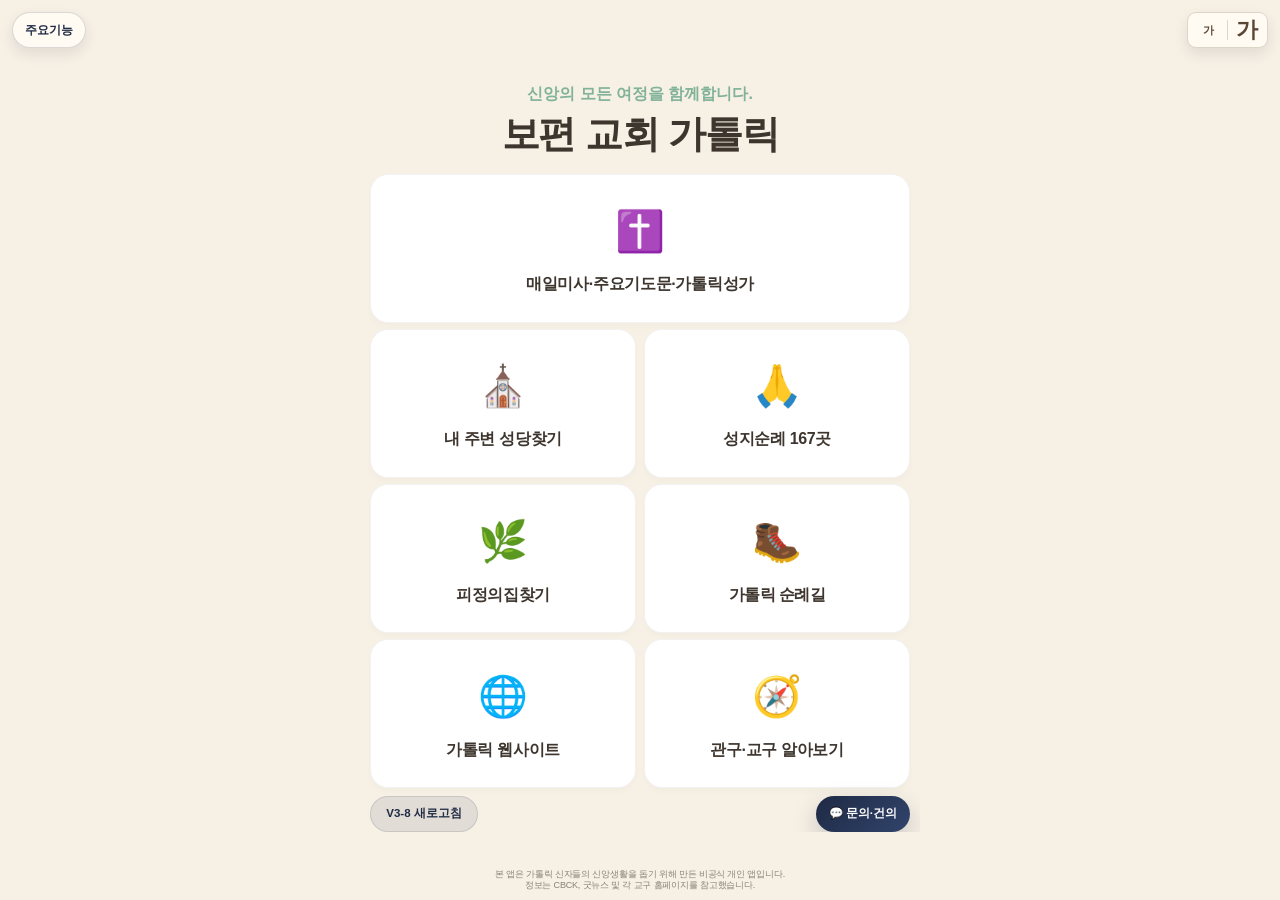
==== index.html @ b708693e "Add files via upload" ====
<!DOCTYPE html>
<html lang="ko" class="oai-font-global" style="background:#0e1535;">
<head>
<style id="oai-first-entry-bg">html,body{margin:0;width:100%;min-height:100%;background:#0e1535;color-scheme:light;}body{background:#0e1535;}</style>
<style id="oai-refresh-veil-early-style">
/* 새로고침 직후 style.css가 아직 도착하지 않은 첫 페인트도 아이보리 보호막으로 덮는다. */
html.oai-stability-veil { background:#f5f0e8 !important; }
html.oai-stability-veil *, html.oai-external-return-freeze * { transition: none !important; animation: none !important; scroll-behavior: auto !important; }
html.oai-stability-veil::before { content:""; position:fixed; inset:0; z-index:2147483000; background:#f5f0e8; pointer-events:none; opacity:1; animation:oaiStabilityVeilIn .12s ease-out both; }
html.oai-stability-veil.oai-stability-veil-releasing::before { animation:oaiStabilityVeilOut .18s ease-in both; }
html.oai-stability-veil::after { content:""; position:fixed; left:50%; top:50%; width:28px; height:28px; margin:-14px 0 0 -14px; border-radius:50%; border:3px solid rgba(31,42,68,.16); border-top-color:#1f2a44; z-index:2147483001; pointer-events:none; animation:oaiStabilitySpin .75s linear infinite; }
@keyframes oaiStabilityVeilIn { from { opacity:0; } to { opacity:1; } }
@keyframes oaiStabilityVeilOut { from { opacity:1; } to { opacity:0; } }
@keyframes oaiStabilitySpin { to { transform:rotate(360deg); } }
</style>

<script>
(function(){
  var ua = navigator.userAgent.toLowerCase();
  var isAndroid = ua.indexOf('android') > -1;
  var isKakao = ua.indexOf('kakaotalk') > -1;
  var isIOS = /iphone|ipad|ipod/.test(ua) || (navigator.platform === 'MacIntel' && navigator.maxTouchPoints > 1);
  if(isIOS){
    document.documentElement.classList.add('ios-device');
  }
  if(isAndroid){
    document.documentElement.classList.add('android-device');
    try{
      if(window.matchMedia && window.matchMedia('(display-mode: standalone)').matches){
        document.documentElement.classList.add('android-pwa');
      }
    }catch(_e){}
  }
  // iPhone/iPad에서만 iOS 전용 화면 보정을 적용한다.
  /* Android 카카오톡에서만 Chrome으로 연결합니다. iPhone/iPad/Safari/PWA에서는 실행하지 않습니다. */
  if(isAndroid && isKakao){
    var url = location.href;
    location.href = 'intent://' + url.replace(/https?:\/\//i,'') + '#Intent;scheme=https;package=com.android.chrome;end';
  }
})();
</script>
<script>
/* V3-8: patches.js가 로드되기 전 첫 커버 Back도 먼저 잡는 최소 조기 가드.
   실패했던 hash/query URL trap은 사용하지 않고, 같은 URL의 root/trap 한 쌍만 만든다. */
(function(){
  'use strict';
  if(window.__OAI_EARLY_COVER_BACK_GUARD__) return;
  window.__OAI_EARLY_COVER_BACK_GUARD__ = true;

  var TOAST_MS = 2500;
  var toastTimer = 0;

  function now(){ return Date.now ? Date.now() : new Date().getTime(); }
  function baseHref(){ try{ return location.href.split('#')[0]; }catch(_e){ return location.href; } }
  function isCoverVisible(){
    try{
      if(document.documentElement.classList.contains('app-active')) return false;
      var cover = document.getElementById('cover');
      if(!cover) return true;
      if(cover.classList.contains('hidden')) return false;
      var st = window.getComputedStyle ? window.getComputedStyle(cover) : null;
      if(st && (st.display === 'none' || st.visibility === 'hidden')) return false;
      return true;
    }catch(_e){ return !document.documentElement.classList.contains('app-active'); }
  }
  function isRefreshDialogOpen(){
    try{ return !!document.getElementById('oai-refresh-content-dialog'); }catch(_e){ return false; }
  }
  function removeToast(){
    try{
      clearTimeout(toastTimer);
      var old = document.getElementById('_bt');
      if(old && old.parentNode) old.parentNode.removeChild(old);
    }catch(_e){}
  }
  function setExitArmed(on){
    try{
      if(on){
        var until = now() + TOAST_MS;
        window.__oaiCoverExitUntil = until;
        sessionStorage.setItem('oai_cover_exit_armed_until', String(until));
      }else{
        window.__oaiCoverExitUntil = 0;
        sessionStorage.removeItem('oai_cover_exit_armed_until');
      }
    }catch(_e){}
  }
  function isExitArmed(){
    try{
      var until = Number(window.__oaiCoverExitUntil || sessionStorage.getItem('oai_cover_exit_armed_until') || 0);
      return !!(until && now() < until);
    }catch(_e){ return false; }
  }
  function showToast(){
    if(isRefreshDialogOpen()) return;
    setExitArmed(true);
    function append(){
      try{
        removeToast();
        if(!document.body) return;
        var t = document.createElement('div');
        t.id = '_bt';
        t.textContent = '한 번 더 누르면 앱이 종료됩니다';
        t.style.cssText = 'position:fixed;top:50%;left:50%;bottom:auto;transform:translate(-50%,-50%);background:rgba(14,21,53,.94);color:#fff;padding:12px 24px;border-radius:24px;font-size:14px;font-weight:800;z-index:2147483600;white-space:nowrap;pointer-events:none;box-shadow:0 14px 36px rgba(0,0,0,.32);';
        document.body.appendChild(t);
        toastTimer = setTimeout(function(){ removeToast(); setExitArmed(false); }, TOAST_MS);
      }catch(_e){}
    }
    if(document.body) append();
    else document.addEventListener('DOMContentLoaded', append, {once:true});
  }
  function attemptExit(){
    try{ window._appExiting = true; }catch(_e){}
    removeToast();
    setExitArmed(false);
    try{ if(navigator.app && typeof navigator.app.exitApp === 'function'){ navigator.app.exitApp(); return; } }catch(_e){}
    try{ window.open('', '_self'); window.close(); }catch(_e){}
    try{ document.documentElement.classList.add('app-exiting'); }catch(_e){}
    /* 일반 브라우저에서는 window.close가 막힐 수 있어 한 번 더 실제 뒤로가기를 시도한다. */
    setTimeout(function(){ try{ history.back(); }catch(_e){} }, 30);
  }
  function armEarlyCoverBackGuard(reason, force){
    try{
      if(!force && !isCoverVisible()) return;
      var href = baseHref();
      var st = history.state;
      // force 호출이어도 이미 커버 trap 상태라면 다시 root/trap을 쌓지 않는다.
      // 중복 trap이 쌓이면 종료 안내 뒤에도 Back을 여러 번 더 눌러야 한다.
      if(st && st._p === 1 && st.oai_cover_trap){
        window.__OAI_EARLY_COVER_BACK_TRAP_READY__ = true;
        return;
      }
      history.replaceState({_p:0, oai_cover_root:reason || 'early-cover-root'}, '', href);
      history.pushState({_p:1, oai_cover_trap:reason || 'early-cover-trap'}, '', href);
      window.__OAI_EARLY_COVER_BACK_TRAP_READY__ = true;
    }catch(e){ try{ console.warn('[가톨릭길동무]', e); }catch(_e){} }
  }
  window.__oaiArmEarlyCoverBackGuard = armEarlyCoverBackGuard;

  window.addEventListener('popstate', function(){
    try{
      if(window.__OAI_FULL_BACK_CTRL_ACTIVE__) return;
      if(window._appExiting) return;
      if(!isCoverVisible()) return;
      if(isRefreshDialogOpen()) return;
      if(isExitArmed()){ attemptExit(); return; }
      showToast();
      armEarlyCoverBackGuard('early-cover-toast', true);
    }catch(e){ try{ console.warn('[가톨릭길동무]', e); }catch(_e){} }
  }, false);

  armEarlyCoverBackGuard('early-init', true);
  document.addEventListener('DOMContentLoaded', function(){ armEarlyCoverBackGuard('early-dom-ready', false); }, {once:true});
  window.addEventListener('pageshow', function(){ if(!window.__OAI_FULL_BACK_CTRL_ACTIVE__) armEarlyCoverBackGuard('early-pageshow', false); }, true);
})();
</script>
<script>
/* 짧은/긴 새로고침 직후 첫 페인트를 아이보리 보호막으로 덮어 화면 흔들림을 숨긴다.
   긴 새로고침은 캐시를 비운 뒤 네트워크 로딩 시간이 길 수 있으므로,
   감지 기한(deadline)은 길게 잡되 실제 표시 시간은 hold_ms 기준으로 1초만 유지한다. */
(function(){
  try{
    var now = Date.now ? Date.now() : new Date().getTime();
    var until = parseInt(sessionStorage.getItem('oai_refresh_veil_until') || '0', 10) || 0;
    var holdMs = parseInt(sessionStorage.getItem('oai_refresh_veil_hold_ms') || '0', 10) || 0;
    var reason = sessionStorage.getItem('oai_refresh_veil_reason') || 'refresh-return';
    if(until > now){
      var showFor = Math.max(260, holdMs || Math.min(1200, Math.max(260, until - now)));
      document.documentElement.classList.add('oai-stability-veil');
      document.documentElement.setAttribute('data-oai-stability-reason', reason || 'refresh-return');
      document.documentElement.setAttribute('data-oai-refresh-early-veil', '1');
      try{ sessionStorage.setItem('oai_refresh_veil_visible_until', String(now + showFor)); }catch(_e){}
      // 정상 해제는 app.js의 oaiApplyPendingRefreshVeil 한 곳에서만 한다.
      // early script는 첫 페인트를 덮는 역할만 하고, app.js가 붙기 전에만 긴 안전 해제를 둔다.
      setTimeout(function(){
        try{
          if(document.documentElement.getAttribute('data-oai-refresh-early-veil') !== '1') return;
          document.documentElement.classList.add('oai-stability-veil-releasing');
          setTimeout(function(){
            try{
              document.documentElement.classList.remove('oai-stability-veil','oai-stability-veil-releasing');
              document.documentElement.removeAttribute('data-oai-stability-reason');
              document.documentElement.removeAttribute('data-oai-refresh-early-veil');
              sessionStorage.removeItem('oai_refresh_veil_until');
              sessionStorage.removeItem('oai_refresh_veil_hold_ms');
              sessionStorage.removeItem('oai_refresh_veil_reason');
              sessionStorage.removeItem('oai_refresh_veil_visible_until');
            }catch(_e){}
          }, 180);
        }catch(_e){}
      }, Math.max(9000, showFor + 7800));
    }else if(until){
      sessionStorage.removeItem('oai_refresh_veil_until');
      sessionStorage.removeItem('oai_refresh_veil_hold_ms');
      sessionStorage.removeItem('oai_refresh_veil_reason');
              sessionStorage.removeItem('oai_refresh_veil_visible_until');
    }
  }catch(e){}
})();
</script>
<script>
/* 커버 글자 크기 변수 조기 적용: 새로고침 직후 patches.js가 로드되기 전까지
   --app-font-scale 기본값(1)으로 먼저 그려졌다가 저장값으로 바뀌며
   커버 이모티콘/텍스트만 좌우로 흔들리는 현상을 줄인다. */
(function(){
  try{
    var FONT_KEY = 'prayer_font_size';
    var BASE = 16;
    var FONT_SIZES = [13,14,15,16,17,18,19,20,21,22,24,26,28,30];
    var raw = parseInt(localStorage.getItem(FONT_KEY) || BASE, 10);
    if(FONT_SIZES.indexOf(raw) < 0) raw = BASE;
    var scale = raw / BASE;
    var root = document.documentElement;
    root.classList.add('oai-font-global');
    root.style.setProperty('--app-font-scale', String(scale));
  }catch(e){}
})();
</script>
<script>
/* 커버 실제 화면 높이 고정: 모바일/PWA 첫 실행·새로고침 때 첫 화면과 로딩 후 화면의 기준 높이가 달라지는 현상을 줄인다. */
(function(){
  try{ if('scrollRestoration' in history) history.scrollRestoration = 'manual'; }catch(e){}
  var KEY = 'oai_cover_vh_px_v48';
  var WIDTH_KEY = 'oai_cover_width_px_v48';
  var root = document.documentElement;
  root.classList.add('oai-cover-booting');
  function now(){ return Date.now ? Date.now() : new Date().getTime(); }
  function readStored(){
    try{
      var v = parseFloat(localStorage.getItem(KEY) || '');
      var w = parseFloat(localStorage.getItem(WIDTH_KEY) || '');
      return {vh:(v > 3 && v < 20) ? v : 0, width:(w > 240 && w < 1600) ? w : 0};
    }catch(e){ return {vh:0,width:0}; }
  }
  function measure(){
    var docH = 0, innerH = 0, vvH = 0;
    try{ docH = parseFloat(document.documentElement && document.documentElement.clientHeight || 0); }catch(e){}
    try{ innerH = parseFloat(window.innerHeight || 0); }catch(e){}
    try{ vvH = parseFloat(window.visualViewport && window.visualViewport.height || 0); }catch(e){}
    var values = [];
    function add(v){
      v = parseFloat(v || 0);
      if(v > 300 && v < 2000) values.push(v);
    }
    add(docH); add(innerH); add(vvH);
    if(!values.length) return 0;
    // V3-8: iOS/Android에서 저장된 작은 viewport 또는 visualViewport 값 때문에
    // 커버 하단이 위로 뜨는 현상을 줄인다. 키보드가 열린 것으로 보이는 경우만
    // visualViewport 축소값을 제외하고, 일반 커버 화면은 가장 넓은 높이 기준을 쓴다.
    var keyboardLikely = !!(vvH && innerH && vvH / innerH < 0.78);
    var h = keyboardLikely ? Math.max(docH || 0, innerH || 0) : Math.max.apply(Math, values);
    if(!(h > 300 && h < 2000)) h = Math.max.apply(Math, values);
    return h ? (h * 0.01) : 0;
  }
  function measureWidth(){
    try{ return window.innerWidth || document.documentElement.clientWidth || 0; }catch(e){ return 0; }
  }
  function save(v, width){
    try{
      if(v > 3 && v < 20) localStorage.setItem(KEY, String(v));
      if(width > 240 && width < 1600) localStorage.setItem(WIDTH_KEY, String(width));
    }catch(e){}
  }
  function apply(v, shouldSave, width){
    if(!(v > 3 && v < 20)) return;
    root.style.setProperty('--cover-vh', v + 'px');
    if(shouldSave) save(v, width || measureWidth());
  }
  var measured = measure();
  var currentWidth = measureWidth();
  var stored = readStored();
  var softRefreshRecent = false;
  try{
    var sr = parseInt(sessionStorage.getItem('oai_soft_refresh_requested') || '0', 10) || 0;
    softRefreshRecent = !!sr && (now() - sr < 120000);
  }catch(e){}
  var widthMatches = !!(stored.width && currentWidth && Math.abs(stored.width - currentWidth) < 24);
  var storedDiffersFromNow = !!(measured && stored.vh && Math.abs(measured - stored.vh) > 0.55);
  // 새로고침뿐 아니라 같은 화면 폭의 일반 재진입에서도 직전 커버 높이를 먼저 쓰되,
  // 저장된 값이 현재 실제 높이와 크게 다르면 그 값 때문에 하단이 위로 뜰 수 있으므로 즉시 갱신한다.
  var useStored = !!(stored.vh && (softRefreshRecent || widthMatches) && !storedDiffersFromNow);
  var firstVh = useStored ? stored.vh : (measured || stored.vh || 8);
  apply(firstVh, !useStored, currentWidth);
  var baseCoverWidth = currentWidth;

  function isCoverVisible(){
    try{
      var c = document.getElementById('cover');
      return !!c && !document.documentElement.classList.contains('app-active') && c.style.display !== 'none';
    }catch(e){ return false; }
  }
  var settleTimer = 0;
  function releaseBooting(){
    try{ root.classList.remove('oai-cover-booting'); }catch(e){}
  }
  function afterStableFirstPaint(fn){
    if(window.requestAnimationFrame){
      requestAnimationFrame(fn);
    }else{ fn(); }
  }
  function settleCoverSize(reason){
    if(!isCoverVisible()) return;
    var r = String(reason || '');
    var width = measureWidth();
    var widthChanged = !!(baseCoverWidth && width && Math.abs(width - baseCoverWidth) >= 24);
    var orientationChanged = r.indexOf('orientation') >= 0;
    // 주소창/브라우저 UI가 접히며 생기는 세로 viewport resize는 커버를 흔들리게 하므로 무시한다.
    if(!widthChanged && !orientationChanged) return;
    var next = measure();
    if(!next) return;
    var cur = parseFloat(getComputedStyle(root).getPropertyValue('--cover-vh')) || 0;
    if(cur && Math.abs(next - cur) < 0.35) return;
    apply(next, true, width);
    if(width) baseCoverWidth = width;
    try{
      root.classList.add('oai-cover-resizing');
      clearTimeout(settleTimer);
      settleTimer = setTimeout(function(){ root.classList.remove('oai-cover-resizing'); }, 180);
    }catch(e){}
  }
  function scheduleSettle(reason){
    clearTimeout(settleTimer);
    settleTimer = setTimeout(function(){ settleCoverSize(reason); }, 120);
    setTimeout(function(){ settleCoverSize(reason + '-late'); }, 360);
  }
  window.addEventListener('orientationchange', function(){ scheduleSettle('orientation'); }, {passive:true});
  window.addEventListener('resize', function(){ scheduleSettle('resize'); }, {passive:true});
  if(window.visualViewport){
    window.visualViewport.addEventListener('resize', function(){ scheduleSettle('visualViewport'); }, {passive:true});
  }
  if(document.readyState === 'loading') document.addEventListener('DOMContentLoaded', function(){ afterStableFirstPaint(releaseBooting); }, {once:true});
  else afterStableFirstPaint(releaseBooting);
  window.addEventListener('load', function(){ afterStableFirstPaint(releaseBooting); }, {once:true});
  window.oaiSettleCoverSize = settleCoverSize;
})();
</script>
<script>
/* V3-8: iPhone/PWA 전체 화면 높이 안정화.
   iOS에서 visualViewport가 일시적으로 작아진 값을 오래 붙잡아
   기도문·목록·관구교구 지도 하단에 큰 빈 공간이 생기는 현상을 줄인다.
   상태바 색상과 Android 레이아웃은 건드리지 않는다. */
(function(){
  var root = document.documentElement;
  if(!root || !root.classList || !root.classList.contains('ios-device')) return;

  var KEY = 'oai_ios_app_h_px_v3s';
  var WIDTH_KEY = 'oai_ios_app_w_px_v3s';
  var lastApplied = 0;
  var lastWidth = 0;
  var settleTimer = 0;

  function isStandalone(){
    try{ if(window.navigator && window.navigator.standalone === true) return true; }catch(_e){}
    try{ return !!(window.matchMedia && window.matchMedia('(display-mode: standalone)').matches); }catch(_e){ return false; }
  }
  function width(){
    try{ return Math.round(window.innerWidth || document.documentElement.clientWidth || 0); }catch(_e){ return 0; }
  }
  function validHeight(v){
    v = Math.round(parseFloat(v || 0));
    return (v > 320 && v < 2400) ? v : 0;
  }
  function measureHeight(){
    var vals = [];
    function add(v){ v = validHeight(v); if(v) vals.push(v); }
    try{ add(document.documentElement && document.documentElement.clientHeight); }catch(_e){}
    try{ add(window.innerHeight); }catch(_e){}
    try{ add(window.visualViewport && window.visualViewport.height); }catch(_e){}
    // 설치형 iPhone PWA에서는 screen.height가 실제 사용 가능한 전체 높이에 가장 가까운 경우가 많다.
    // Safari/카카오 브라우저에서는 과도하게 커질 수 있으므로 standalone일 때만 보조값으로 쓴다.
    if(isStandalone()){
      try{ add(window.screen && window.screen.height); }catch(_e){}
      try{ add(window.screen && window.screen.availHeight); }catch(_e){}
    }
    if(!vals.length) return 0;
    return Math.max.apply(Math, vals);
  }
  function readStored(curW){
    try{
      var h = validHeight(localStorage.getItem(KEY) || '');
      var w = Math.round(parseFloat(localStorage.getItem(WIDTH_KEY) || '0')) || 0;
      if(!h || !w || !curW || Math.abs(w - curW) >= 24) return 0;
      return h;
    }catch(_e){ return 0; }
  }
  function save(h, w){
    try{
      if(validHeight(h)) localStorage.setItem(KEY, String(Math.round(h)));
      if(w > 240 && w < 1600) localStorage.setItem(WIDTH_KEY, String(Math.round(w)));
    }catch(_e){}
  }
  function applyHeight(h, w, reason){
    h = validHeight(h);
    if(!h) return;
    lastApplied = h;
    lastWidth = w || width();
    root.style.setProperty('--oai-app-h', h + 'px');
    root.style.setProperty('--cover-vh', (h * 0.01) + 'px');
    save(h, lastWidth);
  }
  function settle(reason){
    var w = width();
    var measured = measureHeight();
    var stored = readStored(w);
    var widthChanged = !!(lastWidth && w && Math.abs(lastWidth - w) >= 24);
    var next = measured;

    if(widthChanged){
      next = measured || stored || lastApplied;
    }else{
      // iOS의 일시적인 세로 축소값은 무시하고, 같은 폭에서는 더 큰 안정값을 유지한다.
      next = Math.max(measured || 0, stored || 0, lastApplied || 0);
    }
    if(!next) return;
    if(!widthChanged && lastApplied && Math.abs(next - lastApplied) < 2) return;
    applyHeight(next, w, reason);
  }
  function schedule(reason){
    clearTimeout(settleTimer);
    settleTimer = setTimeout(function(){ settle(reason); }, 60);
    setTimeout(function(){ settle(reason + '-late'); }, 280);
    setTimeout(function(){ settle(reason + '-final'); }, 720);
  }

  applyHeight(Math.max(measureHeight() || 0, readStored(width()) || 0), width(), 'boot');
  window.addEventListener('pageshow', function(){ schedule('pageshow'); }, {passive:true});
  window.addEventListener('focus', function(){ schedule('focus'); }, {passive:true});
  window.addEventListener('resize', function(){ schedule('resize'); }, {passive:true});
  window.addEventListener('orientationchange', function(){ lastWidth = 0; schedule('orientation'); }, {passive:true});
  document.addEventListener('visibilitychange', function(){ if(!document.hidden) schedule('visible'); }, {passive:true});
  if(window.visualViewport){
    window.visualViewport.addEventListener('resize', function(){ schedule('visualViewport'); }, {passive:true});
  }
  window.oaiSettleIosAppHeight = settle;
})();
</script>
<script>
/* 외부 사이트 복귀 직후 첫 페인트 안정막.
   app.js가 붙기 전 화면 높이/헤더 재계산이 보이지 않게 먼저 덮고,
   실제 해제는 app.js의 공통 외부복귀 안정화 함수가 담당한다. */
(function(){
  function now(){ return Date.now ? Date.now() : new Date().getTime(); }
  function hasPendingExternalReturn(){
    try{
      var ts=parseInt(sessionStorage.getItem('oai_external_nav_started_at')||'0',10)||0;
      var pending=sessionStorage.getItem('oai_external_nav_pending')==='1' || sessionStorage.getItem('oai_external_nav_pagehide')==='1';
      return (!!ts && (now()-ts) < 10*60*1000) || pending;
    }catch(e){ return false; }
  }
  function hold(){
    try{
      document.documentElement.classList.add('oai-external-return-freeze','oai-stability-veil');
      document.documentElement.classList.remove('oai-stability-veil-releasing');
      document.documentElement.setAttribute('data-oai-stability-reason','external-return-early');
      document.documentElement.setAttribute('data-oai-external-return-early','1');
    }catch(e){}
    setTimeout(function(){
      try{
        if(document.documentElement.getAttribute('data-oai-external-return-early')==='1'){
          document.documentElement.classList.remove('oai-external-return-freeze','oai-stability-veil','oai-stability-veil-releasing');
          document.documentElement.removeAttribute('data-oai-stability-reason');
          document.documentElement.removeAttribute('data-oai-external-return-early');
        }
      }catch(e){}
    }, 4800);
  }
  if(hasPendingExternalReturn()) hold();
  window.addEventListener('pageshow', function(){ if(hasPendingExternalReturn()) hold(); }, true);
})();
</script>
<!-- ★ 아래 ?v= 값들은 sw.js BUILD_VERSION과 맞춰주세요.
       (sw.js CACHE_VERSION이 바뀌면 SW가 자동 갱신하지만,
        첫 방문 브라우저 캐시 버스팅을 위해 함께 바꾸는 것이 좋습니다.) -->
<script>
/* 공개 코드에는 Kakao JavaScript 키와 REST 프록시 주소만 둡니다.
   - Kakao JavaScript 키는 Kakao Developers에서 웹 도메인 제한을 반드시 적용하세요.
   - REST API 키는 Cloudflare Worker 또는 서버 환경변수에만 보관하세요.
   - KAKAO_REST_PROXY_URL에는 Worker의 공개 프록시 주소를 넣으세요.
*/
window.APP_CONFIG = {
  KAKAO_JS_KEY: '07f7989e29fdfb425fff924f36fb3ec0',
  KAKAO_REST_PROXY_URL: 'https://kakao-rest-proxy.bong0219.workers.dev'
};
</script>

<meta charset="UTF-8">
<meta http-equiv="Cache-Control" content="no-cache, max-age=0, must-revalidate">
<meta http-equiv="Pragma" content="no-cache">
<meta http-equiv="Expires" content="0">
<meta name="viewport" content="width=device-width,initial-scale=1,maximum-scale=1,user-scalable=no">
<meta name="apple-mobile-web-app-capable" content="yes">
<meta name="apple-mobile-web-app-status-bar-style" content="black-translucent">
<meta name="apple-mobile-web-app-title" content="가톨릭길동무">
<meta name="application-name" content="가톨릭길동무">
<meta name="mobile-web-app-capable" content="yes">
<meta name="theme-color" content="#0e1535">
<link rel="manifest" href="manifest.json?v=V3-8">
<link rel="apple-touch-icon" href="icon-192x192.png?v=V3-8">
<meta name="format-detection" content="telephone=no">
<meta name="description" content="가톨릭길동무 - 가톨릭 신앙생활 종합 앱">
<meta property="og:type" content="website">
<meta property="og:site_name" content="가톨릭길동무">
<meta property="og:title" content="가톨릭길동무">
<meta property="og:description" content="성지 · 성당 · 기도문 · 순례길 · 가톨릭 웹사이트 안내">
<meta property="og:image" content="icon-512x512.png?v=V3-8">
<meta property="og:image:width" content="512">
<meta property="og:image:height" content="512">
<meta name="twitter:card" content="summary">
<meta name="twitter:title" content="가톨릭길동무">
<meta name="twitter:description" content="성지 · 성당 · 기도문 · 순례길 · 가톨릭 웹사이트 안내">
<meta name="twitter:image" content="icon-512x512.png?v=V3-8">
<title>가톨릭길동무</title>
<link rel="icon" href="data:image/svg+xml,%3Csvg xmlns=%22http://www.w3.org/2000/svg%22 viewBox=%220 0 32 32%22%3E%3Crect width=%2232%22 height=%2232%22 fill=%22%230e1535%22/%3E%3Ctext x=%226%22 y=%2226%22 font-size=%2224%22 fill=%22%23d4aa6a%22%3E%E2%9C%9D%3C/text%3E%3C/svg%3E">
<link rel="preconnect" href="https://fonts.googleapis.com">
<link rel="stylesheet" href="https://cdnjs.cloudflare.com/ajax/libs/font-awesome/6.4.0/css/all.min.css">
<link href="https://fonts.googleapis.com/css2?family=Noto+Sans+KR:wght@400;500;600;700&display=swap" rel="stylesheet">

<style id="oai-initial-bg">html,body{margin:0;width:100%;height:100%;min-height:100%;background:#0e1535;overflow:hidden;color-scheme:light;}#cover{background:#0e1535;min-height:100%;}#app{background:#f8f6f2;display:none;}</style>
<link rel="stylesheet" href="style.css?v=V3-8">
</head>
<body>
<div id="missa-view" role="dialog" aria-modal="true" aria-label="매일미사">
  <div id="missa-bar">
    <button id="missa-close" aria-label="매일미사 닫기"><i class="fa-solid fa-arrow-left"></i></button>
    <span id="missa-bar-title">✝ 매일미사</span>
  </div>
</div>
<div id="exit-dlg"><div class="exit-box"><h3>앱을 종료할까요?</h3><p>가톨릭길동무를 종료합니다.</p><div class="exit-btns"><button id="exit-cancel-btn" class="exit-cancel">취소</button><button id="exit-ok-btn" class="exit-ok">종료</button></div></div>
</div>
<div id="diocese-view" role="dialog" aria-modal="true" aria-label="관구·교구 지도">
  <div class="module-bar" id="diocese-module-bar">
    <div class="module-bar-main">
      <div class="module-bar-ico">✝</div>
      <div class="module-bar-txt">
        <div class="module-bar-title">관구·교구 지도</div>
        <div class="module-bar-sub">한국천주교 3개관구.16개교구</div>
      </div>
    </div>
    <button id="diocese-close-btn" class="module-close" aria-label="교구 지도 닫기">×</button>
  </div>
  <div id="diocese-loading">
    <div class="missa-spinner"></div>
    <div class="missa-loading-txt">교구 지도를 불러오는 중…</div>
  </div>
  <iframe id="diocese-frame" src="about:blank" style="flex:1;width:100%;border:none;background:#F8F6F2;"></iframe>
</div>
<div id="prayer-view" role="dialog" aria-modal="true" aria-label="기도문">
  <div id="prayer-bar" class="module-bar">
    <button id="prayer-close" class="module-close" aria-label="닫기">×</button>
    <div class="module-bar-main">
      <div class="module-bar-txt">
        <div id="prayer-bar-ttl" class="module-bar-title">주요 기도문</div>
        <div id="prayer-bar-sub" class="module-bar-sub">CATHOLIC PRAYERS</div>
      </div>
    </div>
    <a id="goodnews-prayer-btn" href="https://maria.catholic.or.kr/mobile/prayer/" target="_blank" rel="noopener" aria-label="굿뉴스 기도문 바로가기">굿뉴스 기도문</a>
  </div>
  <div id="prayer-tabs"></div>
  <div id="prayer-search-bar">
    <div id="prayer-search-wrap">
      <i class="fa-solid fa-magnifying-glass" id="prayer-search-ico"></i>
      <input type="text" id="prayer-search-inp" placeholder="기도문 검색" aria-label="기도문 검색" autocomplete="off" autocorrect="off" spellcheck="false">
    </div>
    <div class="pr-font-ctrl">
      <button id="pr-sm-btn-1" class="pr-font-btn pr-sm">가</button>
      <div class="pr-font-divider"></div>
      <button id="pr-lg-btn-1" class="pr-font-btn pr-lg">가</button>
    </div>
  </div>
  <div id="prayer-list-view">
    <ul class="pr-list" id="pr-list-ul"></ul>
  </div>
  <div id="prayer-detail">
    <div id="prayer-detail-hd">
      <button id="pr-back-btn" class="pr-back" aria-label="닫기" style="font-weight:900;color:#1f2a44;">×</button>
      <div id="prayer-detail-ttl">기도문</div>
      <div class="pr-font-ctrl" style="margin-left:auto;">
        <button id="pr-sm-btn-2" class="pr-font-btn pr-sm">가</button>
        <div class="pr-font-divider"></div>
        <button id="pr-lg-btn-2" class="pr-font-btn pr-lg">가</button>
      </div>
      <button id="pr-detail-star" class="pr-star" aria-label="즐겨찾기" style="margin-left:6px;font-size:20px;width:34px;height:34px;display:flex;align-items:center;justify-content:center;"><i class="fa-solid fa-star"></i></button>
    </div>
    <div id="prayer-detail-body">
      <div class="pr-content-card" id="prayer-detail-content"></div>
    </div>
  </div>
</div>
<div id="cover">
<div id="oai-build-marker" aria-label="수정 단계 표시" style="position:absolute;left:8px;bottom:calc(env(safe-area-inset-bottom,0px) + 6px);z-index:120;display:none;align-items:center;justify-content:center;min-width:46px;height:20px;padding:0 8px;border-radius:999px;background:rgba(31,42,68,.72);color:#fff;font-size:10px;font-weight:800;line-height:1;pointer-events:none;opacity:0;visibility:hidden;"></div>
  <div id="cv-pull-modern" aria-hidden="true">
  <div class="cv-pull-ring">
    <svg viewBox="0 0 24 24" class="cv-pull-icon">
      <path d="M20 12a8 8 0 1 1-2.34-5.66" fill="none" stroke="currentColor" stroke-width="2.2" stroke-linecap="round"/>
      <path d="M20 4v6h-6" fill="none" stroke="currentColor" stroke-width="2.2" stroke-linecap="round" stroke-linejoin="round"/>
    </svg>
  </div>
</div>
    <div id="cover-font-controls" class="pr-font-ctrl" aria-label="글자 크기 조절">
      <button type="button" id="cover-sm-btn" class="pr-font-btn pr-sm">가</button>
      <div class="pr-font-divider"></div>
      <button type="button" id="cover-lg-btn" class="pr-font-btn pr-lg">가</button>
    </div>
    <button id="cover-guide-btn" type="button" aria-label="가톨릭길동무 주요 기능 보기">주요기능</button>
    <div id="mass-quick-modal" class="guide-modal mass-quick-modal" role="dialog" aria-modal="true" aria-label="미사 중 빠른 사용" aria-hidden="true">
      <div class="guide-backdrop" data-mass-quick-close="1"></div>
      <div class="guide-panel mass-quick-panel">
        <button class="guide-x" type="button" data-mass-quick-close="1" aria-label="미사 빠른 메뉴 닫기">×</button>
        <div class="guide-badge">미사 중 빠른 사용</div>
        <div class="mass-quick-actions" aria-label="미사·기도·성가 빠른 메뉴">
          <button id="mass-quick-missa" type="button" class="mass-quick-btn mass-quick-primary"><span>✝️</span><strong>매일미사</strong></button>
          <button id="mass-quick-prayer" type="button" class="mass-quick-btn"><span>📖</span><strong>주요기도문</strong></button>
          <button id="mass-quick-hymn" type="button" class="mass-quick-btn"><span>🎼</span><strong>가톨릭성가</strong></button>
        </div>
      </div>
    </div>
    <div id="cover-main-block">
    <div class="cover-header">
        <div class="cover-subtitle">신앙의 모든 여정을 함께합니다.</div>
        <h1 class="cover-title">보편 교회 가톨릭</h1>
    </div>
      <div class="cover-grid">
          <button id="cc-1" class="cover-card cover-card-wide">
              <div class="cover-icon-wrap"><span class="cover-emoji" aria-hidden="true">✝</span></div>
              <span class="cover-name">매일미사·주요기도문·가톨릭성가</span>
          </button>
          <button id="cc-2" class="cover-card">
              <div class="cover-icon-wrap"><span class="cover-emoji" aria-hidden="true">⛪</span></div>
              <span class="cover-name">내 주변 성당찾기</span>
          </button>
          <button id="cc-3" class="cover-card">
              <div class="cover-icon-wrap"><span class="cover-emoji" aria-hidden="true">🙏</span></div>
              <span class="cover-name">성지순례 167곳</span>
          </button>
          <button id="cc-4" class="cover-card">
              <div class="cover-icon-wrap"><span class="cover-emoji" aria-hidden="true">🌿</span></div>
              <span class="cover-name oai-retreat-cover-label">피정의집찾기</span>
          </button>
          <button id="cc-5" class="cover-card">
              <div class="cover-icon-wrap"><span class="cover-emoji" aria-hidden="true">🥾</span></div>
              <span class="cover-name">가톨릭 순례길</span>
          </button>
          <button id="cc-6" class="cover-card">
              <div class="cover-icon-wrap"><span class="cover-emoji" aria-hidden="true">🌐</span></div>
              <span class="cover-name">가톨릭 웹사이트</span>
          </button>
          <button id="cc-7" class="cover-card">
              <div class="cover-icon-wrap"><span class="cover-emoji" aria-hidden="true">🧭</span></div>
              <span class="cover-name">관구·교구 알아보기</span>
          </button>
      </div>
      <div id="ios-kakao-safari-banner" class="ios-safari-banner" aria-hidden="true" hidden>
        <button id="ios-kakao-safari-close" class="ios-safari-banner-x" type="button" aria-label="iPhone 앱 설치 안내 닫기">×</button>
        <div class="ios-safari-banner-text">
          <strong>iPhone 앱 설치 안내</strong>
          <span>카카오톡에서는 Safari로 열어야<br>홈 화면에 추가할 수 있습니다.</span>
        </div>
        <button id="ios-kakao-safari-help" type="button">설치 방법 보기</button>
      </div>
      <!-- 커버 하단 작업줄: 새로고침 + 문의·건의 -->
      <div id="cover-action-row" aria-label="커버 보조 기능">
        <div id="cover-update-box">
          <button id="cover-update-btn" type="button" data-target-version="V3-8" aria-label="짧게 누르면 새로고침, 더 길게 누르면 앱 캐시 초기화">
            <span class="oai-cover-version-main">V3</span><span class="oai-cover-version-sub">-8</span> 새로고침
          </button>
          <div id="cover-update-hint" aria-live="polite">아래 버전과 다릅니다. 눌러서 최신 파일을 다시 받아 주세요.</div>
        </div>
        <button id="qna-cover-btn" type="button" aria-label="문의·건의">
          💬 문의·건의
        </button>
      </div>
    </div>

<!-- 커버 하단 안내문구 — 제일 아래 -->
<div id="cover-bottom-note" aria-label="앱 안내문구">
  본 앱은 가톨릭 신자들의 신앙생활을 돕기 위해 만든 비공식 개인 앱입니다.<br>
  정보는 CBCK, 굿뉴스 및 각 교구 홈페이지를 참고했습니다.<br>
</div>

<!-- iPhone 카카오톡 Safari 설치 안내 팝업 -->
<div id="ios-safari-guide-modal" class="guide-modal" role="dialog" aria-modal="true" aria-labelledby="ios-safari-guide-title" aria-hidden="true">
  <div class="guide-backdrop" data-ios-safari-close="1"></div>
  <div class="guide-panel ios-safari-guide-panel">
    <button class="guide-x" type="button" data-ios-safari-close="1" aria-label="iPhone 앱 설치 안내 닫기">×</button>
    <div class="guide-badge">iPhone 앱 설치 안내</div>
    <h2 id="ios-safari-guide-title">iPhone 앱 설치 안내</h2>
    <div class="ios-safari-scroll" aria-label="iPhone 앱 설치 단계 안내">
      <p class="guide-lead">실제 iPhone 화면 순서대로 따라 해 주세요.</p>
      <div class="ios-safari-steps">
        <div class="ios-safari-step">
          <b>1</b>
          <span>카카오톡 하단 버튼 4개 중 <strong>오른쪽 끝 버튼</strong>을 누르세요.</span>
          <img data-src="ios-install-step1-kakao-bottom-buttons.png?v=V3-8" alt="카카오톡 오른쪽 아래 버튼 모양" width="945" height="248" loading="lazy" decoding="async">
        </div>
        <div class="ios-safari-step">
          <b>2</b>
          <span>공유 화면에서 <strong>Safari로 열기</strong>를 누르세요.</span>
          <img data-src="ios-install-step2-safari-open.png?v=V3-8" alt="Safari로 열기 버튼" width="880" height="755" loading="lazy" decoding="async" fetchpriority="low">
        </div>
        <div class="ios-safari-step">
          <b>3</b>
          <span>Safari로 열린 뒤, 화면 <strong>오른쪽 아래 ··· 버튼</strong>을 누르세요.</span>
          <div class="ios-safari-shot ios-safari-shot-more">
            <img data-src="KakaoTalk_20260514_134255658_04.jpg?v=V3-8" alt="Safari 오른쪽 아래 더보기 버튼" width="960" height="307" loading="lazy" decoding="async">
            <i class="ios-gold-highlight" aria-hidden="true"></i>
          </div>
        </div>
        <div class="ios-safari-step">
          <b>4</b>
          <span>열린 메뉴에서 <strong>공유</strong>를 누르세요.</span>
          <img data-src="ios-install-step3-share-menu.png?v=V3-8" alt="Safari 공유 버튼" width="750" height="580" loading="lazy" decoding="async" fetchpriority="low">
        </div>
        <div class="ios-safari-step">
          <b>5</b>
          <span>목록을 아래로 내려 <strong>홈 화면에 추가</strong>를 누르세요.</span>
          <img data-src="ios-install-step4-home-screen.png?v=V3-8" alt="홈 화면에 추가 버튼" width="865" height="750" loading="lazy" decoding="async" fetchpriority="low">
        </div>
      </div>
    </div>
    <div class="guide-actions">
      <button type="button" class="guide-primary" data-ios-safari-close="1">확인</button>
    </div>
  </div>
</div>

<!-- 주요 기능 안내 팝업 (커버 전용, 별도 파일 없음) -->
<div id="guide-manual-modal" class="guide-modal" role="dialog" aria-modal="true" aria-labelledby="guide-manual-title" aria-hidden="true">
  <div class="guide-backdrop" data-guide-close="manual"></div>
  <div class="guide-panel guide-manual-panel">
    <button class="guide-x" type="button" data-guide-close="manual" aria-label="주요 기능 닫기">×</button>
    <div class="guide-badge">처음사용하시는 분을 위한 안내</div>
    <h2 id="guide-manual-title">가톨릭길동무 주요 기능</h2>
    <p class="guide-lead">신앙생활에 필요한 기능을 아래 카드에서 차례대로 확인해 보세요.</p>
    <div class="guide-card-list">
      <section class="guide-card guide-card-main">
        <div class="guide-card-head">
          <div class="guide-icon">⛪</div>
          <h3>성당 찾기</h3>
        </div>
        <dl class="guide-mini-list">
          <dt>내 주변 성당</dt><dd>현재 위치 주변 성당 10곳을 지도와 목록으로 확인합니다.</dd>
          <dt>지역·이름 검색</dt><dd>동네 이름이나 성당 이름으로 원하는 성당을 찾을 수 있습니다.</dd>
          <dt>교구별 보기</dt><dd>교구를 선택해 해당 교구의 성당을 확인할 수 있습니다.</dd>
          <dt>성당 정보</dt><dd>주소, 전화번호, 홈페이지, 길찾기를 정보카드에서 확인합니다.</dd>
        </dl>
      </section>
      <section class="guide-card">
        <div class="guide-card-head"><div class="guide-icon">📍</div><h3>성지 · 피정의 집</h3></div>
        <p>가까운 성지와 피정의 집을 지도에서 찾을 수 있습니다. 마커나 목록을 누르면 정보카드가 열리고, 홈페이지 이동과 길찾기를 사용할 수 있습니다.</p>
      </section>
      <section class="guide-card">
        <div class="guide-card-head"><div class="guide-icon">🙏</div><h3>주요 기도문</h3></div>
        <p>자주 바치는 기도문을 읽고 즐겨찾기에 저장할 수 있습니다. 오른쪽 위 ‘가’ 버튼으로 글자 크기를 조절해 편하게 읽을 수 있습니다.</p>
      </section>
      <section class="guide-card">
        <div class="guide-card-head"><div class="guide-icon">🚶</div><h3>순례길</h3></div>
        <p>여러 순례길 정보를 확인하고 관련 외부 사이트로 이동할 수 있습니다. 외부 사이트를 다녀와도 앱 화면으로 자연스럽게 돌아올 수 있습니다.</p>
      </section>
      <section class="guide-card">
        <div class="guide-card-head"><div class="guide-icon">🌐</div><h3>가톨릭 웹사이트</h3></div>
        <p>주요 가톨릭 사이트와 교구 홈페이지를 모아 볼 수 있습니다. 자주 찾는 사이트는 즐겨찾기에 저장해 빠르게 다시 열 수 있습니다.</p>
      </section>
      <section class="guide-card">
        <div class="guide-card-head"><div class="guide-icon">🗺️</div><h3>관구 · 교구</h3></div>
        <p>한국 천주교 관구와 교구를 지도에서 확인할 수 있습니다. 지도를 한 손가락으로 움직이고, 교구를 누르면 자세한 정보를 볼 수 있습니다.</p>
      </section>
      <section class="guide-card">
        <div class="guide-card-head"><div class="guide-icon">🔄</div><h3>새로고침</h3></div>
        <p>앱 화면이 이상하거나 업데이트가 반영되지 않을 때 사용합니다. 앱 파일만 새로 받아오며, 기도문 즐겨찾기·웹사이트 즐겨찾기·글자 크기 설정은 삭제되지 않습니다.</p>
      </section>
    </div>
    <button id="guide-ok-btn" type="button" class="guide-primary guide-ok">확인</button>
  </div>
</div>

<!-- PWA 설치 버튼 (커버 전용) -->
<button id="pwa-install-btn" aria-label="앱 설치하기">
  📲 홈 화면에 앱 설치하기
</button>
</div>
<script src="app.js?v=V3-8"></script>
<div id="oai-category-entry-veil" aria-hidden="true"></div>
<div id="app"><div id="tabbar"><button id="tab-btn-nearby" class="tab-btn" data-tab="nearby"><span class="tab-icon">📍</span><span id="tab-nearby-lbl">내주변</span></button><button id="tab-btn-list" class="tab-btn" data-tab="list"><span class="tab-icon">📋</span><span id="tab-list-lbl">목록</span></button><button id="tab-btn-region" class="tab-btn" data-tab="region"><span class="tab-icon">🔍</span>지역검색
    </button><button id="tab-btn-route" class="tab-btn" data-tab="route"><span class="tab-icon">🧭</span>길찾기
    </button></div><div id="map-wrap"><div id="map"></div><button id="loc-btn">📍<span style="font-size:12px">내위치</span></button><div id="legend"><div class="leg-row"><div class="leg-dot" style="background:var(--shrine)"></div><span>성지</span></div><div class="leg-row"><div class="leg-dot" style="background:var(--pilgrim)"></div><span>순례지</span></div><div class="leg-row"><div class="leg-dot" style="background:var(--martyr)"></div><span>순교사적지</span></div></div><div id="route-guide"></div><button id="map-category-close-btn" class="map-category-close" type="button" aria-label="카테고리 닫고 커버로 이동">×</button></div><div class="sheet" id="sheet-nearby"><div class="sheet-hd"><div class="sheet-title" id="nearby-sheet-title">내주변</div><button class="sheet-x" id="nearby-close-btn" aria-label="내주변 목록 닫기">×</button></div><div class="sheet-body" id="nearby-body"><div class="empty-msg">📍 위치를 확인하는 중...</div></div></div><div class="sheet" id="sheet-list"><div class="sheet-hd"><div class="sheet-title" id="list-sheet-title">찾기 목록</div><button class="sheet-x" id="list-close-btn" aria-label="찾기 목록 닫기">×</button></div><div class="srch-bar"><div class="srch-inner"><span style="font-size:14px;opacity:.5;margin-right:8px;color:#fff">🔍</span><input type="text" id="list-srch-inp" placeholder="이름, 주소 검색" aria-label="이름, 주소 검색"
          autocomplete="off" autocorrect="off" autocapitalize="off" spellcheck="false" inputmode="search" enterkeyhint="done"><button class="srch-x" id="list-srch-x" aria-label="검색어 지우기">×</button></div></div><div class="filter-bar" id="list-filter-bar"></div><div class="sheet-body" id="list-body"></div></div><div class="sheet" id="sheet-region"><div class="sheet-hd"><div class="sheet-title" id="region-sheet-title">지역검색</div><button class="sheet-x" id="region-close-btn" aria-label="지역검색 닫기">×</button></div><div class="region-wrap"><div class="region-row"><div class="srch-inner" style="flex:1"><span style="font-size:14px;opacity:.4;margin-right:8px;color:#fff">🔍</span><input type="text" id="region-inp" aria-label="지역 검색"
            placeholder="지역명 또는 장소명 입력"
            style="flex:1;background:none;border:none;outline:none;font-size:13px;color:#fff;font-family:inherit"
            autocomplete="off" autocorrect="off" autocapitalize="off" spellcheck="false" inputmode="search" enterkeyhint="done"></div><button id="region-search-btn" class="region-search-btn">검색</button></div></div><div class="sheet-body" id="region-body"><div class="empty-msg">
        🏞 여행지나 숙박 지역을 검색하면<br>근처 성지/성당 목록이 나타납니다
      </div></div></div><div class="sheet" id="sheet-route"><button class="route-sheet-x" id="route-close-btn" type="button" aria-label="길찾기 닫기">×</button><div id="rs-top" style="padding:12px 48px 0 14px;flex-shrink:0;"><div style="display:flex;align-items:stretch;gap:0;"><div style="flex:1;display:flex;flex-direction:column;gap:6px;"><div id="rs-start-box" class="rs-start-box"><div class="rs-dot" style="background:#1565c0;"></div><span class="rs-lbl empty" id="rs-start-lbl">출발지를 선택하세요</span><button id="rs-myloc-btn" class="rs-myloc"
              style="flex-shrink:0;">📍 현위치</button></div><div id="rs-end-box" class="rs-end-box"><div class="rs-dot" style="background:#e53935;"></div><span class="rs-lbl empty" id="rs-end-lbl">도착지를 선택하세요</span><button class="rs-x" id="rs-end-x"
              style="display:none" aria-label="도착지 지우기">×</button></div></div><div style="display:flex;align-items:center;padding-left:10px;"><button id="rs-swap-btn" class="rs-swap-btn" aria-label="출발지·도착지 바꾸기">⇅</button></div></div><button id="rs-search-btn">
        🔍 경로 검색
      </button></div><div id="rs-bottom" style="padding:10px 14px 14px;"><div id="rs-result" style="display:none;"><div class="rs-result"><div class="rs-stats"><div class="rs-stat"><div class="rs-stat-lbl">🛣 도로 거리</div><div class="rs-stat-val"><span id="rs-km">—</span><span class="rs-stat-unit"> km</span></div></div><div class="rs-stat"><div class="rs-stat-lbl">🚗 소요시간</div><div class="rs-stat-val"><span id="rs-time">—</span></div></div></div><div class="rs-note" id="rs-note"></div><div class="route-btns"><button id="rs-kakao-btn" class="btn-kakao-route">🗺 카카오내비</button><button id="rs-reset-btn" class="btn-route-reset">↩ 다시선택</button></div></div></div><div class="rs-hint" id="rs-hint">출발·도착을 탭하거나<br>지도에서 마커를 직접 탭하세요</div></div></div><div id="info-card"><div class="ic-header"><div class="ic-name" id="ic-name"></div><button id="ic-close-btn" class="ic-close-btn" aria-label="닫기">×</button></div><div class="ic-body"><div class="ic-meta"><span class="ic-sub" id="ic-sub"></span><span class="ic-type-badge" id="ic-type"></span></div><div class="ic-addr-row"><div class="ic-addr-left"><div class="ic-addr-lbl">주소</div><div class="ic-addr-val" id="ic-addr"></div></div><div class="ic-dist-col" id="ic-dist-col"><div class="ic-dist-lbl">내위치에서 거리</div><div class="ic-dist-box" id="ic-dist"></div></div></div><div class="ic-btn-row"><a class="ic-tel-btn" id="ic-tel-link" href="#" style="display:none"><span class="ic-tel-icon">📞</span><span class="ic-tel" id="ic-tel"></span></a><button id="ic-route-btn" class="ic-route-btn">경로검색</button></div><div class="ic-links" id="ic-links-row" style="display:none;padding:7px 14px 0;"><a class="ic-link-btn ic-hp-btn" id="ic-hp" href="#" target="_blank" style="display:none">🌐 홈페이지</a><button class="ic-link-btn ic-guide-btn" id="ic-guide" style="display:none">✝ 성지 상세페이지</button></div><div style="padding:7px 14px 0;"><button class="btn-kakao-nav" id="ic-kakao-nav">🗺️ 카카오내비</button></div></div></div><div id="srch-modal" role="dialog" aria-modal="true" aria-label="장소 검색"><div class="sm-inner"><div class="sm-hd"><span class="sm-title" id="sm-title">성지 검색</span><button id="sm-close-btn" class="sm-x" aria-label="검색 닫기">×</button></div><div class="sm-filter" id="sm-filter-bar"></div><div class="sm-srch"><div class="sm-si"><span>🔍</span><input type="text" id="sm-inp" placeholder="이름 또는 장소 입력" aria-label="장소 이름 입력"
            autocomplete="off" autocorrect="off" autocapitalize="off" spellcheck="false" inputmode="search" enterkeyhint="done"></div></div><div style="display:flex;border-bottom:1px solid #eee;flex-shrink:0;background:#f8f9fc;" id="sm-tab-bar"><button class="sm-tab active" id="sm-tab-cat">성지/성당/피정</button><button class="sm-tab" id="sm-tab-place">일반장소</button></div><div class="sm-body" id="sm-body"></div><div class="sm-body" id="sm-body-place" style="display:none;"></div></div></div></div>
<div id="web-view" role="dialog" aria-modal="true" aria-label="가톨릭 웹사이트" class="module-view">
  <div class="module-bar web">
    <div class="module-bar-main">
      <div class="module-bar-ico">✝</div>
      <div class="module-bar-txt">
        <div class="module-bar-title">가톨릭 주요 웹사이트 <span class="module-count" id="web-count">28개</span></div>
        <div class="module-bar-sub">가톨릭 신앙과 정보를 한곳에서 만나보세요</div>
      </div>
    </div>
    <button id="web-close-btn" class="module-close" aria-label="웹사이트 닫기">×</button>
  </div>
  <div class="web-body">
    <div class="web-cats" id="web-cats"></div>
    <div class="web-list" id="web-list"><div class="web-empty" id="web-empty"><div style="font-size:40px">🔍</div><div>해당 항목이 없습니다.</div></div></div>
  </div>
</div>
<div id="trail-view" role="dialog" aria-modal="true" aria-label="가톨릭 순례길" class="module-view">
  <div class="module-bar trail">
    <div class="module-bar-main">
      <div class="module-bar-ico">✝</div>
      <div class="module-bar-txt">
        <div class="module-bar-title">전국 순례길 <span class="module-count" id="trail-count">11개</span></div>
        <div class="module-bar-sub">CATHOLIC PILGRIMAGE</div>
      </div>
    </div>
    <button id="trail-close-btn" class="module-close" aria-label="순례길 닫기">×</button>
  </div>
  <div class="trail-body">
    <div class="trail-tabs">
      <button class="trail-tab on" id="trail-tab-map">지도</button>
      <button class="trail-tab" id="trail-tab-list">목록</button>
    </div>
    <div class="trail-panel on" id="trail-panel-map">
      <div id="trail-map"></div>
      <div class="trail-sheet" id="trail-sheet">
        <div class="trail-sh-handle"></div>
        <button id="trail-sh-close-btn" class="trail-sh-close" aria-label="닫기">✕</button>
        <div class="trail-sh-top">
          <span class="trail-sh-bdg" id="trail-sh-bdg"></span>
          <span class="trail-sh-region" id="trail-sh-region"></span>
        </div>
        <div class="trail-sh-body" id="trail-sh-body">
          <div class="trail-sh-ico" id="trail-sh-ico"></div>
          <div class="trail-sh-info">
            <div class="trail-sh-name" id="trail-sh-name"></div>
            <div class="trail-sh-sub" id="trail-sh-sub"></div>
          </div>
        </div>
        <div class="trail-sh-foot" id="trail-sh-foot">
          <span class="trail-sh-url" id="trail-sh-url"></span>
          <span class="trail-sh-arr">›</span>
        </div>
      </div>
      <button id="trail-loc-btn" class="trail-loc-btn">📍 내 위치</button>
    </div>
    <div class="trail-panel" id="trail-panel-list">
      <div id="trail-list"></div>
    </div>
  </div>
</div>
<script src="web.js?v=V3-8"></script>

<div id="qna-view" role="dialog" aria-modal="true" aria-label="문의·건의" class="module-view"><div class="module-bar qna"><div class="module-bar-main"><div class="module-bar-ico">✝</div><div class="module-bar-txt"><div class="module-bar-title">문의·건의</div><div class="module-bar-sub">질문, 오류, 수정요청을 남겨주세요</div></div></div><button id="qna-close-btn" class="module-close" aria-label="문의·건의 닫기">×</button></div><div class="qna-body"><div class="qna-tabs"><button id="qna-tab-write" class="qna-tab on" type="button">작성</button></div><div class="qna-list" id="qna-list"></div></div></div>

<script src="patches.js?v=V3-8"></script>

<script src="sw-update.js?v=V3-8"></script>









</body>
</html>
---- style.css ----
/* style.css — 가톨릭길동무
   ▸ !important 대폭 제거 (중복/충돌 선언 통합)
   ▸ retreat-mode / parish-mode → :root 변수 재정의 1곳으로 통합
   ▸ ios-device / oai-font-global → 변수 기반 계산식 통합
   ▸ 구조: 1.변수 2.리셋 3.레이아웃 4.컴포넌트 5.모드오버라이드 6.유틸
*/

/* ============================================================
   1. CSS 변수 — :root 기준값
   ============================================================ */
:root {
  /* ── 기본 팔레트 */
  --navy:    #0e1535;
  --navy2:   #1f2a44;
  --navy3:   #243070;
  --gold:    #d4aa6a;
  --gold2:   #b8965a;
  --cream:   #f5f0e8;
  --ink:     #1f2937;
  --border:  #dde3f2;

  /* ── 레이아웃 */
  --tab-h:          74px;
  --mod-header-h:   70px;
  --sb:             0px;
  --st:             env(safe-area-inset-top, 0);
  --header-h:       calc(52px + env(safe-area-inset-top, 0));
  --module-tab-h:   48px;
  --mod-tabbar-h:   52px;
  --tab-btn-h:      40px;

  /* ── OAI 표준 컴포넌트 */
  --oai-std-header-h:  70px;
  --oai-std-tab-h:     36px;
  --oai-std-tabbar-h:  52px;
  --oai-std-btn-h:     36px;
  --oai-std-title-fs:  20px;
  --oai-std-sub-fs:    11px;
  --oai-std-btn-fs:    14px;
  --oai-std-radius:    14px;
  --oai-std-gap:       8px;
  --oai-std-icon-sz:   28px;
  --oai-std-close-sz:  40px;
  --oai-category-enter-ms: 700ms;
  --oai-popup-enter-ms: 500ms;
  --oai-std-hdr-pad:   calc(10px + env(safe-area-inset-top, 0px));

  /* ── 타이포그래피 */
  --fs-header:   22px;
  --fs-tab:      15px;
  --cover-emoji-size: 40px;
  --app-font-scale:      1;
  --ios-inner-font-scale: 1;
  --app-inner-font-scale: calc(var(--app-font-scale) * var(--ios-inner-font-scale));
  --pr-item-fs:  15px;
  --pr-body-fs:  16px;
  --pr-detail-fs: 17px;
  --pr-icon-fs:  17px;
  --pr-icon-sz:  36px;
  --app-fs-title: calc(16px * var(--app-inner-font-scale));
  --app-fs-sub:   calc(12px * var(--app-inner-font-scale));
  --app-fs-body:  calc(16px * var(--app-inner-font-scale));

  /* ── 컴포넌트 색상 */
  --oai-shrine-header:  #1f2a44;
  --oai-parish-header:  #3F4752;
  --oai-retreat-header: #3F6F5A;
  --oai-gold:           #d4aa6a;
  --oai-gold-border:    #c49a57;
  --oai-btn:            #eef1f4;
  --oai-btn-border:     #cfd6dd;
  --oai-btn-text:       #334155;
  --oai-ivory:          #e9deca;
  --oai-ivory-border:   #d6c6a8;
  --oai-pilgrimage-header-solid: #1f2a44;

  /* ── 모드 토큰 (shrine 기본값; 모드 전환 시 아래서 재정의) */
  --mode-header-bg:    linear-gradient(135deg, #1f2a44, #2d3a5f);
  --mode-header-solid: #1f2a44;
  --mode-active-bg:    linear-gradient(135deg, #243a83, #1f2f6b);
  --mode-active-color: #fff;
  --mode-filter-bg:    rgba(255,255,255,.12);
  --mode-filter-color: rgba(255,255,255,.92);
  --mode-filter-border: rgba(255,255,255,.28);
  --mode-filter-active-bg:    #fff4de;
  --mode-filter-active-color: #7a5a23;
  --mode-filter-active-border: #fff4de;
  --mode-tab-active-bg:  linear-gradient(135deg, #243a83, #1f2f6b);
  --mode-tab-active-border: transparent;
  --mode-badge-bg:   #f4ead6;
  --mode-badge-color: #a25f32;
  --mode-dist-color: #b07a3d;
  --mode-name-color: var(--ink);
  --mode-num-bg:     #1f2a44;
  --mode-num-color:  #fff;
  --mode-sm-tab-inactive-bg:  #f0f2f8;
  --mode-sm-tab-inactive-color: #526274;
  --mode-sm-tab-inactive-border: rgba(31,47,107,.22);
  --mode-srch-modal-bg: #1f2a44;

  /* ── 성지 모드 */
  --shrine-main:    #1f2a44;
  --shrine-main-2:  #2d3a5f;
  --shrine-soft:    #f4ead6;
  --shrine-soft-2:  #e8dcc8;

  /* ── 성당 모드 */
  --parish-bg:      #4B5563;
  --parish-active:  #4B5563;
  --parish-accent:  #F1F3F5;
  --church-main:    #4B5563;
  --church-main-2:  #374151;
  --church-soft:    #ECEFF3;
  --church-soft-2:  #F8FAFC;

  /* ── 피정의집 모드 */
  --retreat-bg:      #3F6F5A;
  --retreat-main:    #3F6F5A;
  --retreat-main-2:  #345C4B;
  --retreat-soft:    #DDECE5;
  --retreat-active:  #3F6F5A;
  --retreat-accent:  #DDECE5;
  --retreat-soft-2:  #F6FBF8;
  --dist-retreat:    #3F6F5A;

  /* ── 거리 표시 */
  --addr-color:   #6b7280;
  --dist-parish:  #4B5563;

  /* ── 커버 카드 아이콘 배경 */
  --color-1: #8b2020;
  --color-2: #1f2a44;
  --color-3: #b8965a;
  --color-4: #374151;
  --color-5: #4F846C;
  --color-6: #5c4a37;
  --color-7: #1a3560;
  --color-8: #374151;

  /* ── 커버 테마 */
  --bg-color:   #f7f0e5;
  /* 커버 화면 비율 기준 보호 영역 */
  --cover-top-safe: calc(env(safe-area-inset-top, 0px) + clamp(60px, calc(var(--cover-vh, 1vh) * 9.2), 82px));
  --cover-bottom-safe: calc(env(safe-area-inset-bottom, 0px) + clamp(52px, calc(var(--cover-vh, 1vh) * 7.6), 72px));
  --cover-h:    calc(var(--cover-vh, 1vh) * 100);
  --text-main:  #3e362e;
  --text-sub:   #7a7065;
  --card-bg:    #ffffff;

  /* ── 공통 표면 팔레트 */
  --bg-unified:  #f5f0e8;
  --stone:       #f3eee5;
  --stone-2:     #ebe3d7;
  --paper:       #fffdf9;
  --panel:       #fffaf2;
  --line-soft:   #e7ddcf;

  /* ── 그림자 */
  --shadow-soft: 0 12px 30px rgba(14,21,53,.10);
  --shadow-card: 0 16px 34px rgba(17,24,39,.11);

  /* ── UI 색상 */
  --ui-ink:         #141b2d;
  --ui-ink-soft:    #4d5a75;
  --ui-line:        #e6dfd3;
  --ui-line-strong: #d9cfbf;
  --ui-panel:       #ffffff;
  --ui-bg:          #f7f4ee;
  --ui-surface:     #fbfaf7;
  --ui-card:        #ffffff;
  --ui-text:        #1f2937;
  --ui-sub:         #7b8794;
  --ui-blue:        #3563ff;
  --ui-rose:        #d94f70;
  --ui-teal:        #118a7e;
  --ui-amber:       #f59e0b;
  --pilgrim:        #1565c0;
  --shrine:        #c0392b;
  --martyr:        #1b7a3e;
}

/* ── 성당 모드 변수 재정의 */
html.parish-mode {
  --mode-header-bg:    linear-gradient(135deg, #374151, #4B5563);
  --mode-header-solid: #4B5563;
  --mode-active-bg:    #4B5563;
  --mode-filter-active-bg:    #4B5563;
  --mode-filter-active-color: #ffffff;
  --mode-filter-active-border: #374151;
  --mode-tab-active-bg:  linear-gradient(135deg, #374151, #4B5563);
  --mode-badge-bg:    #ECEFF3;
  --mode-badge-color: #374151;
  --mode-dist-color:  #4B5563;
  --mode-name-color:  #334155;
  --mode-num-bg:      #4B5563;
  --mode-sm-tab-inactive-bg:    #F1F5F9;
  --mode-sm-tab-inactive-color: #4B5563;
  --mode-sm-tab-inactive-border: rgba(75,85,99,.28);
  --mode-srch-modal-bg: #4B5563;
}

/* ── 피정의집 모드 변수 재정의 */
html.retreat-mode {
  --mode-header-bg:    linear-gradient(135deg, #3F6F5A, #4F846C);
  --mode-header-solid: #4F846C;
  --mode-active-bg:    var(--retreat-active);
  --mode-filter-bg:    rgba(255,255,255,.14);
  --mode-filter-color: rgba(255,255,255,.92);
  --mode-filter-border: rgba(255,255,255,.30);
  --mode-filter-active-bg:    #4F846C;
  --mode-filter-active-color: #fff;
  --mode-filter-active-border: #3F6F5A;
  --mode-tab-active-bg:  linear-gradient(135deg, #3F6F5A, #4F846C);
  --mode-tab-active-border: transparent;
  --mode-badge-bg:    var(--retreat-soft);
  --mode-badge-color: #3F6F5A;
  --mode-dist-color:  #4F846C;
  --mode-name-color:  #3F6F5A;
  --mode-num-bg:      #4F846C;
  --mode-sm-tab-inactive-bg:    #F6FBF8;
  --mode-sm-tab-inactive-color: #3F6F5A;
  --mode-sm-tab-inactive-border: rgba(107,143,113,.22);
  --mode-srch-modal-bg: #4F846C;
}

/* ── iOS */
html.ios-device {
  --ios-inner-font-scale: .91;
  --tab-h:           64px;
  --mod-header-h:    60px;
  --oai-std-header-h: 60px;
  --oai-std-tab-h:   30px;
  --oai-std-btn-h:   30px;
  --oai-std-gap:     6px;
  --oai-ios-std-tabbar-h: 46px;
  --oai-ios-std-tab-btn-h: 32px;
}

/* ============================================================
   2. 리셋 & 기본
   ============================================================ */
*, *::before, *::after {
  box-sizing: border-box;
  margin: 0;
  padding: 0;
  -webkit-tap-highlight-color: transparent;
}
html, body {
  width: 100%;
  height: 100%;
  background: var(--bg-color);
  font-family: 'Noto Sans KR', sans-serif;
  overscroll-behavior: none;
  overflow: hidden;
  -webkit-text-size-adjust: 100%;
  text-size-adjust: 100%;
  color-scheme: light;
  max-width: 100vw;
  overflow-x: hidden;
}
::-webkit-scrollbar { width: 4px; }
::-webkit-scrollbar-thumb { background: rgba(26,36,86,.15); border-radius: 2px; }

/* ============================================================
   3. 앱 기본 레이아웃
   ============================================================ */
#cover {
  position: fixed;
  top: 0;
  left: 0;
  right: 0;
  bottom: auto;
  z-index: 9999;
  display: flex;
  flex-direction: column;
  align-items: center;
  justify-content: flex-start;
  overflow: hidden;
  background-color: var(--bg-color);
  color: var(--text-main);
  font-family: 'Apple SD Gothic Neo', 'Malgun Gothic', sans-serif;
  padding-top: var(--cover-top-safe);
  padding-bottom: var(--cover-bottom-safe);
  box-sizing: border-box;
  height: var(--cover-h);
  min-height: var(--cover-h);
  max-height: var(--cover-h);
}
html.app-active #cover { display: none; }

#app {
  display: none;
  position: fixed;
  inset: 0;
  z-index: 1;
}
html.app-active #app { display: block; }

/* 탭바 */
#tabbar {
  position: fixed;
  top: 0;
  left: 0;
  right: 0;
  z-index: 950;
  display: grid;
  grid-template-columns: repeat(4, minmax(0, 1fr));
  height: calc(var(--tab-h) + env(safe-area-inset-top, 0px));
  min-height: calc(var(--tab-h) + env(safe-area-inset-top, 0px));
  padding: calc(env(safe-area-inset-top, 0px) + 5px) 7px 6px;
  gap: 5px;
  align-items: stretch;
  overflow: hidden;
  background: rgba(255,255,255,.97);
  border-bottom: 1.5px solid var(--gold);
  box-shadow: none;
  transform: translateZ(0);
}
.tab-btn {
  width: 100%;
  height: 62px;
  min-height: 62px;
  display: flex;
  flex-direction: column;
  align-items: center;
  justify-content: center;
  gap: 3px;
  padding: 6px 2px 5px;
  border-radius: 13px;
  border: 1.5px solid var(--oai-btn-border);
  background: var(--oai-btn);
  color: var(--oai-btn-text);
  font-size: 12px;
  font-weight: 800;
  font-family: inherit;
  cursor: pointer;
  white-space: nowrap;
  overflow: hidden;
  line-height: 1.05;
  letter-spacing: -.055em;
  box-shadow: none;
  transition: background .18s, color .18s, border-color .18s;
  margin: 0;
  box-sizing: border-box;
}
.tab-btn.active {
  background: var(--gold);
  color: #fff;
  border-color: var(--gold2);
  box-shadow: none;
}

/* 상부탭 모드별 활성 색상 */
html:not(.parish-mode):not(.retreat-mode) #tabbar .tab-btn.active {
  background: linear-gradient(135deg, #243a83, #1f2f6b);
  color: #fff;
  border-color: transparent;
  box-shadow: 0 4px 12px rgba(31,47,107,.18);
}
html.parish-mode #tabbar .tab-btn.active {
  background: linear-gradient(135deg, #334155, #475569);
  color: #fff;
  border-color: transparent;
  box-shadow: 0 4px 12px rgba(71,85,105,.18);
}
html.retreat-mode #tabbar .tab-btn {
  background: #ffffff;
  color: #3F6F5A;
  border: 1.5px solid #cfe8d8;
  box-shadow: none;
}
html.retreat-mode #tabbar .tab-btn.active {
  background: linear-gradient(135deg, #3F6F5A, #4F846C);
  color: #ffffff;
  border-color: transparent;
  box-shadow: 0 4px 12px rgba(107,143,113,.16);
}
.tab-icon {
  font-size: 20px;
  line-height: 1;
  display: block;
  flex: 0 0 auto;
}
.tab-btn.active .tab-icon { font-size: 22px; }
.tab-btn span:not(.tab-icon) {
  display: block;
  white-space: nowrap;
  overflow: hidden;
  line-height: 1.05;
  max-width: 100%;
  word-break: keep-all;
}

/* 지도 */
#map-wrap {
  position: fixed;
  top: calc(var(--tab-h) + env(safe-area-inset-top, 0px));
  left: 0;
  right: 0;
  bottom: 0;
}
#map { width: 100%; height: 100%; }

#loc-btn {
  position: absolute;
  right: 12px;
  bottom: calc(18px + env(safe-area-inset-bottom, 0));
  height: 36px;
  background: #fff;
  border-radius: 18px;
  box-shadow: 0 2px 8px rgba(0,0,0,.25);
  border: none;
  cursor: pointer;
  font-size: 13px;
  font-weight: 700;
  color: #1565c0;
  display: flex;
  align-items: center;
  gap: 4px;
  padding: 0 12px;
  z-index: 400;
  font-family: inherit;
}
#legend {
  position: absolute;
  left: 12px;
  bottom: calc(18px + env(safe-area-inset-bottom, 0));
  background: rgba(255,255,255,.95);
  border-radius: 10px;
  padding: 8px 12px;
  z-index: 400;
  font-size: 11px;
  border: 1px solid #e8e8e8;
}
.leg-row { display: flex; align-items: center; gap: 6px; margin-bottom: 3px; }
.leg-row:last-child { margin-bottom: 0; }
.leg-dot { width: 9px; height: 9px; border-radius: 50%; flex-shrink: 0; }

#route-guide {
  display: none;
  position: absolute;
  top: 12px;
  left: 50%;
  transform: translateX(-50%);
  background: var(--navy);
  color: #fff;
  padding: 8px 18px;
  border-radius: 22px;
  font-size: 13px;
  font-weight: 700;
  z-index: 500;
  white-space: nowrap;
  border: 1px solid rgba(212,170,106,.4);
  pointer-events: none;
}
#route-guide.on { display: block; }

.map-category-close {
  position: absolute;
  top: 12px;
  right: 12px;
  z-index: 650;
  width: 40px;
  height: 40px;
  border-radius: 50%;
  border: 1px solid rgba(31,42,68,.22);
  background: rgba(31,42,68,.88);
  color: #fff;
  font-size: 28px;
  font-weight: 900;
  display: flex;
  align-items: center;
  justify-content: center;
  box-shadow: 0 3px 12px rgba(0,0,0,.22);
  cursor: pointer;
  font-family: inherit;
}
.map-category-close:active { transform: scale(.96); }

/* ============================================================
   4. 컴포넌트
   ============================================================ */

/* ── 시트 (슬라이드업 패널) */
.sheet {
  position: fixed;
  top: calc(var(--tab-h) + env(safe-area-inset-top, 0));
  left: 0;
  right: 0;
  bottom: 0;
  background: linear-gradient(180deg, #fbf7f1, #f4efe6);
  z-index: 800;
  display: flex;
  flex-direction: column;
  transform: translateY(100%);
  transition: transform .25s cubic-bezier(.4,0,.2,1);
  overflow: hidden;
  will-change: transform;
}
.sheet.open { transform: none; }
.sheet.from-right { transform: translateX(100%); transition: none !important; }
.sheet.from-left  { transform: translateX(-100%) !important; transition: none !important; }
.sheet.from-right.open,
.sheet.from-left.open  { transform: translate(0,0) !important; transition: transform .28s cubic-bezier(.4,0,.2,1); }
.sheet.exit-left  { transform: translateX(-100%); }
.sheet.exit-right { transform: translateX(100%); }

.sheet-hd {
  background: var(--mode-header-solid);
  padding: 8px 14px;
  min-height: 48px;
  display: flex;
  align-items: center;
  justify-content: space-between;
  flex-shrink: 0;
  border-bottom: 2px solid var(--gold);
}
.sheet-title {
  font-size: 15px;
  font-weight: 800;
  color: #c49b56;
  line-height: 1.2;
  letter-spacing: .04em;
}
.sheet-x {
  background: rgba(255,255,255,.78);
  border: 1px solid rgba(196,155,86,.22);
  border-radius: 50%;
  color: #c49b56;
  font-size: 28px;
  font-weight: 900;
  line-height: 1;
  width: 40px;
  height: 40px;
  min-width: 40px;
  flex: 0 0 40px;
  display: flex;
  align-items: center;
  justify-content: center;
  cursor: pointer;
}
.sheet-body {
  flex: 1;
  overflow-y: auto;
  -webkit-overflow-scrolling: touch;
  overscroll-behavior: contain;
  background: var(--ui-bg);
}
.sheet > .srch-bar {
  position: sticky;
  top: 0;
  z-index: 11;
  flex-shrink: 0;
}

/* 길찾기 바텀시트 */
#sheet-route {
  top: auto;
  max-height: 52vh;
  border-radius: 16px 16px 0 0;
  border-top: 2px solid var(--gold2);
  box-shadow: 0 -3px 16px rgba(0,0,0,.25);
  padding-bottom: env(safe-area-inset-bottom, 0);
  overflow-y: auto;
  position: fixed;
}
.route-sheet-x {
  position: absolute;
  top: 10px;
  right: 12px;
  z-index: 3;
  width: 30px;
  height: 30px;
  border-radius: 50%;
  border: 1px solid rgba(31,42,68,.18);
  background: rgba(31,42,68,.86);
  color: #fff;
  font-size: 20px;
  font-weight: 900;
  line-height: 1;
  display: flex;
  align-items: center;
  justify-content: center;
  box-shadow: 0 2px 9px rgba(0,0,0,.16);
  cursor: pointer;
  font-family: inherit;
}
.route-sheet-x:active { transform: scale(.96); }

/* ── 검색바 / 필터바 */
.srch-bar {
  padding: 8px 12px 6px;
  background: var(--mode-header-solid);
  flex-shrink: 0;
  border-bottom: 2px solid var(--gold);
}
.filter-bar {
  display: flex;
  overflow-x: auto;
  gap: 6px;
  padding: 6px 10px;
  background: var(--mode-header-solid);
  flex-shrink: 0;
  border-bottom: 2px solid var(--gold);
  scrollbar-width: none;
  position: sticky;
  top: 0;
  z-index: 10;
}
.filter-bar::-webkit-scrollbar { display: none; }

.srch-inner, #srch-modal .sm-si {
  display: flex;
  align-items: center;
  background: #efe7d7;
  border: 1.5px solid #d4c7ad;
  border-radius: 22px;
  padding: 0 14px;
  height: 38px;
  box-shadow: none;
}
.srch-inner input, #srch-modal .sm-si input {
  flex: 1;
  background: none;
  border: none;
  outline: none;
  font-size: 15px;
  color: #374151;
  font-family: inherit;
}
.srch-inner input::placeholder, #srch-modal .sm-si input::placeholder { color: #8a8f98; }
.srch-x { background: none; border: none; color: rgba(255,255,255,.58); font-size: 24px; font-weight: 900; line-height: 1; width: 30px; height: 30px; min-width: 30px; cursor: pointer; padding: 0; display: none; align-items: center; justify-content: center; }

.filter-btn, .region-search-btn {
  flex-shrink: 0;
  height: 30px;
  min-height: 30px;
  padding: 0 10px;
  border-radius: 10px;
  border: 1.5px solid var(--mode-filter-border);
  background: var(--mode-filter-bg);
  color: var(--mode-filter-color);
  font-size: 12px;
  font-weight: 600;
  font-family: inherit;
  cursor: pointer;
  white-space: nowrap;
  display: inline-flex;
  align-items: center;
  justify-content: center;
  box-sizing: border-box;
  box-shadow: none;
}
.filter-btn.active {
  background: var(--mode-filter-active-bg);
  color: var(--mode-filter-active-color);
  border-color: var(--mode-filter-active-border);
  font-weight: 800;
}

/* ── 지역검색 */
.region-wrap {
  padding: 7px 10px 6px;
  background: var(--mode-header-solid);
  flex-shrink: 0;
  border-bottom: 2px solid var(--gold);
}
.region-row { display: flex; gap: 6px; align-items: center; }
.region-search-btn {
  padding: 0 14px;
  height: 34px;
  min-height: 34px;
  border-radius: 19px;
  border: 1px solid rgba(255,255,255,.24);
  background: rgba(31,42,68,.92);
  color: #fff;
  font-size: 12px;
  font-weight: 800;
  font-family: inherit;
  cursor: pointer;
  flex-shrink: 0;
}
html.retreat-mode .region-row {
  display: grid;
  grid-template-columns: minmax(0,1fr) auto;
  align-items: center;
  gap: 8px;
  width: 100%;
}
html.retreat-mode .region-row .srch-inner { width: 100%; height: 42px; }
html.retreat-mode .region-search-btn {
  width: 74px;
  min-width: 74px;
  max-width: 74px;
  height: 42px;
  padding: 0 6px;
  white-space: normal;
  word-break: keep-all;
  line-height: 1.08;
  font-size: 11px;
  letter-spacing: -.04em;
  border-radius: 21px;
  text-align: center;
}

/* ── 교구 헤더 / 리스트 */
.dio-hd {
  padding: 8px 16px 6px;
  font-size: 11px;
  font-weight: 800;
  letter-spacing: .08em;
  background: #f8f5ef;
  border-top: 1px solid var(--ui-line);
  border-bottom: 1px solid var(--ui-line);
  position: sticky;
  top: 0;
  z-index: 1;
  color: #b65a59;
}

/* ── 리스트 아이템 */
#list-body, #nearby-body, #region-body {
  padding: 8px 0 calc(24px + env(safe-area-inset-bottom, 0));
  background: var(--ui-bg);
}
.list-item, .nearby-item, .region-item {
  margin: 0 10px 6px;
  padding: 12px 14px;
  border: 1px solid #e8edf5;
  border-radius: 13px;
  background: rgba(255,255,255,.9);
  border-bottom: 1px solid var(--ui-line);
  box-shadow: 0 2px 8px rgba(14,21,53,.06);
  display: flex;
  align-items: flex-start;
  gap: 12px;
  min-height: 72px;
  box-sizing: border-box;
  cursor: pointer;
  transition: transform .12s, box-shadow .12s;
}
.list-item.app-pressing,
.nearby-item.app-pressing,
.region-item.app-pressing {
  transform: translateY(6px) scale(.985);
  background: #fcfaf6;
  box-shadow: 0 1px 4px rgba(14,21,53,.04);
  filter: brightness(.96);
}
.li-dot { flex-shrink: 0; width: 10px; height: 10px; border-radius: 50%; }
.li-info, .nearby-info { flex: 1; min-width: 0; overflow: visible; }

.li-name, .nearby-name, .sm-name, .sm-place-name {
  font-size: 16px;
  font-weight: 800;
  color: var(--mode-name-color, var(--ui-text));
  line-height: 1.35;
  letter-spacing: -.03em;
  white-space: normal;
  overflow: visible;
  word-break: keep-all;
  display: block;
}
.li-sub, .nearby-addr, .sm-sub, .sm-place-addr {
  font-size: 13px;
  font-weight: 500;
  color: var(--ui-sub);
  line-height: 1.45;
  letter-spacing: -.02em;
  white-space: normal;
  overflow: visible;
  word-break: keep-all;
  display: block;
  margin-top: 3px;
}
.li-badge, .nearby-type {
  font-size: 12px;
  font-weight: 800;
  padding: 5px 12px;
  border-radius: 999px;
  white-space: nowrap;
  flex-shrink: 0;
  border: none;
  background: var(--mode-badge-bg);
  color: var(--mode-badge-color);
}

/* 내주변 아이템 추가 요소 */
.nearby-num {
  width: 34px;
  height: 34px;
  border-radius: 50%;
  display: flex;
  align-items: center;
  justify-content: center;
  font-size: 15px;
  font-weight: 800;
  color: var(--mode-num-color, #fff);
  background: var(--mode-num-bg, #1f2a44);
  flex-shrink: 0;
}
.nearby-meta { text-align: right; flex-shrink: 0; line-height: 1.6; min-width: 68px; }
.nearby-dist { font-size: 16px; color: var(--mode-dist-color, #b07a3d); font-weight: 900; margin-top: 4px; line-height: 1.2; }

/* 피정의집 목록 오른쪽 메타 — 성지/성당 내주변 목록 구조와 통일 */
html.retreat-mode #nearby-body .nearby-meta {
  width: auto;
  min-width: 68px;
  max-width: none;
  flex: 0 0 auto;
  display: block;
  text-align: right;
  line-height: 1.6;
  margin-top: 0;
}
html.retreat-mode #nearby-body .nearby-type {
  display: inline-block;
  width: auto;
  min-width: 0;
  max-width: none;
  white-space: nowrap;
  font-size: 12px;
  line-height: 1;
  padding: 5px 12px;
  border-radius: 999px;
  box-sizing: border-box;
}
html.retreat-mode #nearby-body .nearby-dist {
  display: block;
  width: auto;
  max-width: none;
  white-space: nowrap;
  text-align: right;
  font-size: 16px;
  line-height: 1.2;
  padding: 0;
  margin-top: 4px;
}
html.retreat-mode #nearby-body .nearby-dist span {
  white-space: nowrap;
  display: inline;
  margin-left: 0;
}
html.retreat-mode #nearby-body .nearby-item,
html.retreat-mode #nearby-body .list-item {
  width: auto;
  max-width: none;
  min-width: 0;
  margin-left: 10px;
  margin-right: 10px;
  box-sizing: border-box;
}
html.retreat-mode #nearby-body { overflow-x: hidden; }

/* 지역검색 목록 */
#region-body .nearby-num,
#region-body .region-item .nearby-num { background: #2563eb; color: #fff; }
#region-body .nearby-type,
#region-body .region-item .nearby-type { background: #eff6ff; color: #2563eb; }
#region-body .nearby-dist { color: #2563eb; }
.region-list-hd, .ric-lbl { color: #2563eb; }
.region-list-hd {
  padding: 13px 16px;
  font-size: 18px;
  font-weight: 900;
  background: #f8f5ef;
  border-top: 1px solid var(--ui-line);
  border-bottom: 1px solid var(--ui-line);
  letter-spacing: .02em;
}

/* ── 검색 모달 */
#srch-modal {
  display: none;
  position: fixed;
  inset: 0;
  z-index: 950;
  background: rgba(14,21,53,.75);
  backdrop-filter: blur(4px);
  align-items: stretch;
  justify-content: stretch;
  overscroll-behavior: none;
}
#srch-modal.open { display: flex; }
.sm-inner { background: #fff; width: 100%; flex: 1; display: flex; flex-direction: column; overflow: hidden; }
.sm-hd {
  background: var(--mode-header-solid);
  padding: 14px 16px;
  display: flex;
  align-items: center;
  justify-content: space-between;
  flex-shrink: 0;
}
.sm-title { font-size: 16px; font-weight: 800; color: #c49b56; }
.sm-x {
  background: rgba(14,21,53,.88);
  border: 1px solid rgba(212,170,106,.58);
  border-radius: 50%;
  color: #c49b56;
  font-size: 28px;
  font-weight: 900;
  line-height: 1;
  width: 40px;
  height: 40px;
  min-width: 40px;
  flex: 0 0 40px;
  display: flex;
  align-items: center;
  justify-content: center;
  cursor: pointer;
}
.sm-filter {
  display: flex;
  overflow-x: auto;
  gap: 6px;
  padding: 6px 10px;
  background: var(--mode-header-solid);
  flex-shrink: 0;
  border-bottom: 2px solid var(--gold);
  border-top: 1px solid rgba(255,255,255,.08);
  scrollbar-width: none;
}
.sm-filter::-webkit-scrollbar { display: none; }
.sm-fb {
  flex-shrink: 0;
  padding: 5px 12px;
  border-radius: 13px;
  border: 1px solid var(--mode-filter-border);
  background: var(--mode-filter-bg);
  color: var(--mode-filter-color);
  font-size: 12px;
  font-weight: 600;
  font-family: inherit;
  cursor: pointer;
  white-space: nowrap;
  height: 30px;
  min-height: 30px;
  display: inline-flex;
  align-items: center;
  justify-content: center;
  box-sizing: border-box;
}
.sm-fb.on {
  background: var(--mode-filter-active-bg);
  color: var(--mode-filter-active-color);
  border-color: var(--mode-filter-active-border);
  font-weight: 800;
}
.sm-srch {
  padding: 7px 11px;
  flex-shrink: 0;
  background: var(--mode-srch-modal-bg);
  border-top: 1px solid rgba(255,255,255,.10);
  border-bottom: 2px solid var(--gold);
}
.sm-body { flex: 1; overflow-y: auto; -webkit-overflow-scrolling: touch; border-top: 2px solid rgba(255,255,255,.30); }
#sm-body-place { border-top: 2px solid rgba(255,255,255,.30); }
.sm-grp {
  padding: 6px 14px 3px;
  font-size: 10px;
  font-weight: 700;
  letter-spacing: .1em;
  background: #f8f5ef;
  border-top: 1px solid var(--ui-line);
  border-bottom: 1px solid var(--ui-line);
  position: sticky;
  top: 0;
  color: #b65a59;
}
.sm-item {
  padding: 11px 14px;
  border-bottom: 1px solid var(--ui-line);
  cursor: pointer;
  display: flex;
  align-items: center;
  gap: 10px;
  background: rgba(255,255,255,.9);
}
.sm-item.app-pressing { background: #fcfaf6; }
.sm-role { width: 28px; height: 28px; border-radius: 50%; display: flex; align-items: center; justify-content: center; color: #fff; font-size: 10px; font-weight: 700; flex-shrink: 0; background: var(--mode-num-bg, #1f2a44); }
.sm-badge { font-size: 10px; font-weight: 700; padding: 2px 7px; border-radius: 10px; white-space: nowrap; }
.sm-place-item {
  padding: 11px 14px;
  border-bottom: 1px solid var(--ui-line);
  cursor: pointer;
  display: flex;
  align-items: flex-start;
  gap: 10px;
  background: rgba(255,255,255,.9);
  min-height: 62px;
  box-sizing: border-box;
}
.sm-place-item.app-pressing { background: #fcfaf6; }
.sm-place-icon { width: 32px; height: 32px; border-radius: 8px; background: #f0f5ff; display: flex; align-items: center; justify-content: center; font-size: 16px; flex-shrink: 0; }
.sm-place-info { flex: 1; min-width: 0; overflow: visible; }
.sm-place-name {
  font-size: 16px;
  font-weight: 800;
  color: var(--ui-text);
  line-height: 1.35;
  letter-spacing: -.03em;
  white-space: normal;
  overflow: visible;
  text-overflow: clip;
  word-break: keep-all;
  display: block;
  overflow-wrap: anywhere;
}
.sm-place-addr {
  font-size: 13px;
  font-weight: 500;
  color: var(--ui-sub);
  line-height: 1.45;
  letter-spacing: -.02em;
  white-space: normal;
  overflow: visible;
  text-overflow: clip;
  word-break: keep-all;
  display: block;
  margin-top: 2px;
  overflow-wrap: anywhere;
}
.sm-place-loading { padding: 20px; text-align: center; color: #aaa; font-size: 13px; }

/* sm 탭바 */
#sm-tab-bar {
  display: flex;
  gap: 8px;
  padding: 8px 10px;
  height: 50px;
  min-height: 50px;
  max-height: 50px;
  align-items: center;
  background: var(--mode-srch-modal-bg);
  border-bottom: 2px solid var(--gold);
  box-sizing: border-box;
  flex-shrink: 0;
  overflow: visible;
}
#sm-tab-bar .sm-tab {
  flex: 1 1 0;
  min-width: 0;
  height: 38px;
  min-height: 38px;
  max-height: 38px;
  padding: 0 12px;
  border-radius: 13px;
  font-size: 14px;
  font-weight: 800;
  font-family: inherit;
  cursor: pointer;
  display: flex;
  align-items: center;
  justify-content: center;
  white-space: nowrap;
  box-sizing: border-box;
  line-height: 1;
  transition: background .14s, color .14s, border-color .14s;
  background: rgba(255,255,255,.22);
  color: rgba(255,255,255,.88);
  border: 1.5px solid rgba(255,255,255,.34);
  box-shadow: none;
}
#sm-tab-bar .sm-tab.active {
  background: var(--gold);
  color: #1f2937;
  border-color: var(--gold2);
  box-shadow: none;
  font-weight: 900;
}

/* srch-modal 내부 sm-tab-bar — 모드별 배경 */
#srch-modal #sm-tab-bar {
  height: 50px;
  min-height: 50px;
  padding: 6px 10px;
  gap: 8px;
  align-items: center;
  border-bottom: 2px solid var(--oai-gold, #d4aa6a);
}
html:not(.parish-mode):not(.retreat-mode) #srch-modal #sm-tab-bar {
  background: linear-gradient(135deg, #1f2f6b, #243a83);
}
html.parish-mode #srch-modal #sm-tab-bar {
  background: linear-gradient(135deg, #374151, #4B5563);
}
html.retreat-mode #srch-modal #sm-tab-bar {
  background: linear-gradient(135deg, #4F846C, #7FA487);
}
/* 비활성 탭: 밝은 버튼 + 어두운 글자 + 조금 더 진한 테두리 */
html #srch-modal #sm-tab-bar .sm-tab,
html.parish-mode #srch-modal #sm-tab-bar .sm-tab,
html.retreat-mode #srch-modal #sm-tab-bar .sm-tab {
  min-height: 38px;
  height: 38px;
  max-height: 38px;
  padding: 0 12px;
  border-radius: 13px;
  font-size: 14px;
  font-weight: 800;
  display: flex;
  align-items: center;
  justify-content: center;
  background: #fff;
  color: #1f2937;
  border: 1.5px solid #9ca3af;
  box-shadow: none;
}
/* 활성 탭: 현재 카테고리 색상 */
html:not(.parish-mode):not(.retreat-mode) #srch-modal #sm-tab-bar .sm-tab.active {
  background: linear-gradient(135deg, var(--shrine-main), var(--shrine-main-2));
  color: #fff;
  border-color: transparent;
  box-shadow: none;
  font-weight: 900;
}
html.parish-mode #srch-modal #sm-tab-bar .sm-tab.active {
  background: var(--parish-active, #475569);
  color: #fff;
  border-color: var(--parish-active, #475569);
  box-shadow: none;
  font-weight: 900;
}
html.retreat-mode #srch-modal #sm-tab-bar .sm-tab.active {
  background: var(--retreat-active, #4F846C);
  color: #fff;
  border-color: var(--retreat-active, #4F846C);
  box-shadow: none;
  font-weight: 900;
}

/* ── 인포카드 */
#info-card {
  display: none;
  position: fixed;
  bottom: 0;
  left: 0;
  right: 0;
  background: linear-gradient(180deg, #fffdf9, #f6efe6);
  z-index: 860;
  border-top: 1px solid #e4d7c5;
  border-radius: 24px 24px 0 0;
  max-height: 52vh;
  overflow-y: auto;
  -webkit-overflow-scrolling: touch;
  box-shadow: 0 -12px 36px rgba(0,0,0,.16);
  padding-bottom: env(safe-area-inset-bottom, 0);
  will-change: transform;
}
#info-card.open { display: block; }
#info-card.no-anim { transition: none; }

.ic-header { display: flex; align-items: center; justify-content: space-between; padding: 16px 16px 8px; }
.ic-name { font-size: 16px; font-weight: 700; color: var(--ink); flex: 1; min-width: 0; white-space: nowrap; overflow: hidden; text-overflow: ellipsis; }
.ic-close-btn {
  background: rgba(31,42,68,.86);
  border: 1px solid rgba(31,42,68,.18);
  border-radius: 50%;
  width: 30px;
  height: 30px;
  font-size: 20px;
  line-height: 1;
  font-weight: 900;
  cursor: pointer;
  display: flex;
  align-items: center;
  justify-content: center;
  flex-shrink: 0;
  margin-left: 8px;
  color: #fff;
  box-shadow: 0 2px 8px rgba(0,0,0,.14);
}
.ic-meta { display: flex; align-items: center; justify-content: space-between; padding: 0 14px 8px; }
.ic-sub { font-size: 12px; color: #9ca3af; font-weight: 600; }
.ic-type-badge { font-size: 12px; font-weight: 700; padding: 3px 9px; border-radius: 10px; background: #f0f0f0; color: #555; white-space: nowrap; flex-shrink: 0; }
.ic-addr-row { display: flex; align-items: flex-start; gap: 10px; padding: 0 14px 10px; border-bottom: 1px solid #f0f0f0; }
.ic-addr-left { flex: 1; min-width: 0; }
.ic-addr-lbl { font-size: 12px; color: #aaa; font-weight: 600; margin-bottom: 2px; }
.ic-addr-val { font-size: 16px; color: var(--ink); word-break: keep-all; line-height: 1.45; }
.ic-dist-col { visibility: hidden; flex-direction: column; align-items: flex-end; flex-shrink: 0; min-width: 80px; display: flex; }
.ic-dist-col.ready { visibility: visible; }
.ic-dist-lbl { font-size: 10px; color: #aaa; font-weight: 600; margin-bottom: 4px; white-space: nowrap; }
.ic-dist-box { font-size: 14px; font-weight: 800; color: #7a4f00; background: #fff3d0; padding: 6px 10px; border-radius: 9px; border: 1.5px solid rgba(180,110,0,.35); white-space: nowrap; text-align: center; }
.ic-btn-row, .ic-links { display: flex; gap: 7px; padding: 10px 14px 0; align-items: stretch; }
.ic-btn-row > *, .ic-links > * { flex: 1 1 0; min-width: 0; max-width: 100%; box-sizing: border-box; }
.ic-body { padding: 0 0 14px; }

.ic-tel-btn {
  flex: 1;
  display: flex;
  align-items: center;
  justify-content: center;
  gap: 7px;
  text-decoration: none;
  background: #f0f7ff;
  border: 1.5px solid #c5d9f5;
  border-radius: 10px;
  padding: 0 8px;
  font-size: 16px;
  font-weight: 800;
  color: #1565c0;
  height: 46px;
  white-space: nowrap;
  overflow: hidden;
}
.ic-tel-icon { font-size: 18px; }
.ic-route-btn {
  flex: 1;
  background: var(--pilgrim, #1f2a44);
  color: #fff;
  border: none;
  border-radius: 10px;
  padding: 0 8px;
  font-size: 16px;
  font-weight: 800;
  cursor: pointer;
  font-family: inherit;
  height: 46px;
  display: flex;
  align-items: center;
  justify-content: center;
  white-space: nowrap;
  overflow: hidden;
  box-shadow: none;
}
.ic-link-btn {
  flex: 1;
  height: 46px;
  padding: 0 4px;
  border-radius: 10px;
  font-size: 16px;
  font-weight: 800;
  text-align: center;
  cursor: pointer;
  font-family: inherit;
  white-space: nowrap;
  text-decoration: none;
  display: flex;
  align-items: center;
  justify-content: center;
  box-sizing: border-box;
  overflow: hidden;
  box-shadow: none;
}
.ic-hp-btn { background: #1b7a3e; color: #fff; border: none; }
.ic-guide-btn { background: var(--cream); color: #8b6914; border: 1px solid #ddd3b0; }
.btn-kakao-nav {
  display: flex;
  align-items: center;
  justify-content: center;
  gap: 6px;
  height: 46px;
  border-radius: 10px;
  border: none;
  cursor: pointer;
  font-size: 16px;
  font-weight: 800;
  font-family: inherit;
  background: #fee500;
  color: #3a1d1d;
  width: 100%;
  box-sizing: border-box;
  white-space: nowrap;
  overflow: hidden;
}
.btn-kakao-nav:active { opacity: .85; }

/* 길찾기 입력 */
.rs-start-box, .rs-end-box {
  display: flex;
  align-items: center;
  gap: 8px;
  padding: 0 12px;
  border: 1.5px solid var(--border);
  cursor: pointer;
  background: #fff;
  border-radius: 10px;
  height: 46px;
}
.rs-start-box { background: #f0f5ff; border-color: #1565c0; }
.rs-end-box   { background: #fff5f5; border-color: #c0392b; }
.rs-dot { width: 10px; height: 10px; border-radius: 50%; flex-shrink: 0; }
.rs-lbl { flex: 1; font-size: 14px; color: #555; font-weight: 500; }
.rs-lbl.filled { color: var(--ink); font-weight: 700; }
.rs-lbl.empty  { color: #aaa; }
.rs-myloc { background: none; border: 1px solid var(--border); border-radius: 14px; padding: 6px 11px; font-size: 12px; color: var(--pilgrim); cursor: pointer; font-family: inherit; white-space: nowrap; }
.rs-x { width:30px; height:30px; border-radius:50%; background: none; border: none; color: #999; font-size: 24px; font-weight:900; line-height:1; cursor: pointer; padding: 0; display:flex; align-items:center; justify-content:center; }
.rs-swap-btn { width: 36px; height: 36px; border-radius: 50%; border: 1.5px solid var(--border); background: #fff; font-size: 17px; cursor: pointer; display: flex; align-items: center; justify-content: center; box-shadow: 0 1px 4px rgba(0,0,0,.1); }
.rs-result { background: #fff; border-radius: 12px; padding: 12px; border: 1.5px solid var(--border); box-shadow: 0 2px 10px rgba(14,21,53,.08); }
.rs-stats { display: flex; gap: 8px; margin-bottom: 10px; }
.rs-stat { flex: 1; background: var(--navy); border-radius: 10px; padding: 13px 8px; text-align: center; }
.rs-stat-lbl { font-size: 11px; color: var(--gold); font-weight: 700; margin-bottom: 6px; letter-spacing: .03em; }
.rs-stat-val { font-size: 24px; font-weight: 900; color: #fff; line-height: 1; }
.rs-stat-unit { font-size: 14px; color: rgba(255,255,255,.75); font-weight: 600; }
.rs-note { font-size: 12px; color: #7a4f00; margin-bottom: 6px; display: none; background: #fff8e1; border-left: 3px solid #f39c12; border-radius: 6px; padding: 7px 10px; line-height: 1.6; }
.rs-hint { font-size: 14px; color: #aaa; text-align: center; padding: 16px 0; line-height: 1.8; }
.route-btns { display: flex; gap: 8px; margin-top: 8px; }
.btn-kakao-route { flex: 1; padding: 12px 6px; border-radius: 10px; border: none; background: #fee500; color: #111; font-size: 14px; font-weight: 700; cursor: pointer; font-family: inherit; }
.btn-route-reset { flex: 1; padding: 12px 6px; border-radius: 10px; border: 1.5px solid var(--border); background: #fff; font-size: 14px; color: var(--ink); cursor: pointer; font-family: inherit; font-weight: 600; }
#rs-search-btn { display: none; width: 100%; margin-top: 10px; padding: 13px; background: #1565c0; color: #fff; border: none; border-radius: 12px; font-size: 16px; font-weight: 800; cursor: pointer; font-family: inherit; align-items: center; justify-content: center; gap: 8px; }

/* 지역 인포카드 */
.region-info-card { margin: 7px 12px 8px; background: #fff; border-radius: 10px; overflow: hidden; box-shadow: 0 1px 7px rgba(14,21,53,.08); border: 1px solid rgba(21,101,192,.15); }
.ric-hd { background: linear-gradient(135deg, #0e1535, #1a2456); padding: 14px 16px; display: flex; align-items: center; gap: 12px; }
html.parish-mode .ric-hd { background: linear-gradient(135deg, #374151, #4B5563); }
html.retreat-mode .ric-hd { background: linear-gradient(135deg, #3F6F5A, #4F846C); }
.ric-icon { width: 38px; height: 38px; border-radius: 50%; background: rgba(212,170,106,.15); border: 1px solid rgba(212,170,106,.4); display: flex; align-items: center; justify-content: center; font-size: 20px; flex-shrink: 0; }
.ric-name-wrap { flex: 1; min-width: 0; }
.ric-name { font-size: 20px; font-weight: 900; color: var(--gold); white-space: nowrap; overflow: hidden; text-overflow: ellipsis; line-height: 1.25; }
.ric-addr { font-size: 13px; color: rgba(255,255,255,.88); margin-top: 4px; font-weight: 600; line-height: 1.35; white-space: normal; word-break: keep-all; overflow-wrap: anywhere; }
.ric-cat { font-size: 12px; color: rgba(212,170,106,.72); margin-top: 3px; font-weight: 700; }
.ric-map-link { flex-shrink: 0; padding: 6px 10px; background: rgba(212,170,106,.15); border: 1px solid rgba(212,170,106,.4); border-radius: 8px; font-size: 12px; font-weight: 800; color: var(--gold); text-decoration: none; }
.ric-body { padding: 8px 16px 10px; background: #f5f7fc; display: flex; flex-direction: column; gap: 3px; }
.ric-row { display: flex; align-items: flex-start; gap: 7px; font-size: 13px; color: #555; line-height: 1.45; }
.ric-lbl { color: var(--pilgrim); font-weight: 700; flex-shrink: 0; }

/* ── 종료 다이얼로그 */
#exit-dlg { display: none; position: fixed; inset: 0; z-index: 99999; background: rgba(14,21,53,.82); backdrop-filter: blur(4px); align-items: center; justify-content: center; }
#exit-dlg.open { display: flex; }
.exit-box { background: #fff; border-radius: 16px; padding: 28px 24px 20px; width: min(320px,88vw); text-align: center; box-shadow: 0 12px 40px rgba(0,0,0,.3); }
.exit-box h3 { font-size: 17px; font-weight: 700; color: var(--ink); margin-bottom: 8px; }
.exit-box p { font-size: 13px; color: #666; line-height: 1.6; margin-bottom: 22px; }
.exit-btns { display: flex; gap: 10px; }
.exit-cancel { flex: 1; padding: 12px; border-radius: 10px; border: 1.5px solid var(--border); background: #fff; font-size: 15px; font-weight: 600; color: var(--ink); cursor: pointer; font-family: inherit; }
.exit-ok { flex: 1; padding: 12px; border-radius: 10px; border: none; background: var(--ink); color: #fff; font-size: 15px; font-weight: 700; cursor: pointer; font-family: inherit; }

/* ── 지도 로딩 */
.map-loading { display: flex; flex-direction: column; align-items: center; justify-content: flex-start; background: var(--navy); height: 100%; }
.map-loading-icon { font-size: 36px; margin-bottom: 14px; animation: spin 2s linear infinite; }
.map-loading-txt { font-size: 13px; color: rgba(212,170,106,.8); font-weight: 600; }
@keyframes spin { to { transform: rotate(360deg); } }

/* ── 빈 메시지 */
.empty-msg { padding: 40px 20px; text-align: center; color: #aaa; font-size: 13px; line-height: 1.8; }
#nearby-body .nearby-distance-loading {
  color: #111827;
  font-size: calc(16px * var(--app-inner-font-scale));
  font-weight: 800;
  line-height: 1.6;
}
#region-body .empty-msg.region-guide-empty {
  color: #111827;
  font-size: calc(15px * var(--app-inner-font-scale));
  font-weight: 800;
  line-height: 1.5;
  word-break: keep-all;
}

/* ============================================================
   5. 모듈 뷰 (기도문·웹사이트·순례길·관구교구·문의)
   ============================================================ */
.module-view {
  display: none;
  position: fixed;
  inset: 0;
  z-index: 1800;
  background: linear-gradient(180deg, #d8d0c8, #c8bfb7);
  flex-direction: column;
  align-items: stretch;
  will-change: auto;
}
.module-view.open {
  display: flex;
  left: 0;
  right: 0;
  top: 0;
  bottom: 0;
  width: 100vw;
  height: auto;
  min-height: 0;
  max-width: none;
  overflow: hidden;
  transform: none;
  transition: none;
  animation: none;
  contain: layout paint size;
}
#web-view.module-view.open,
#trail-view.module-view.open,
#qna-view.module-view.open { display: flex; flex-direction: column; align-items: stretch; }

/* 모듈 헤더 표준 */
.module-bar,
#prayer-bar,
#diocese-bar {
  display: flex;
  align-items: center;
  gap: 0;
  height: calc(var(--oai-std-header-h) + env(safe-area-inset-top, 0px));
  min-height: calc(var(--oai-std-header-h) + env(safe-area-inset-top, 0px));
  max-height: calc(var(--oai-std-header-h) + env(safe-area-inset-top, 0px));
  padding: var(--oai-std-hdr-pad) 16px 10px;
  box-sizing: border-box;
  flex-shrink: 0;
  width: 100%;
  max-width: none;
  background: #0e1535;
  color: #fff;
  border-bottom: 2px solid var(--gold);
  box-shadow: 0 4px 16px rgba(14,21,53,.22);
  contain: layout;
}
.module-bar::before, .module-bar::after,
#prayer-bar::before, #prayer-bar::after,
#diocese-bar::before, #diocese-bar::after { content: none; display: none; }

.module-bar-main {
  display: flex;
  align-items: center;
  gap: 14px;
  flex: 1;
  min-width: 0;
}
.module-bar-ico {
  width: 44px;
  height: 44px;
  min-width: 44px;
  flex: 0 0 44px;
  border-radius: 12px;
  background: rgba(255,255,255,.12);
  border: 1px solid rgba(255,255,255,.2);
  display: flex;
  align-items: center;
  justify-content: center;
  font-size: var(--oai-std-icon-sz);
  line-height: 1;
  color: #fff;
}
.module-bar-ico svg { width: 22px; height: 22px; display: none; }
.module-bar-txt {
  display: flex;
  flex-direction: column;
  align-items: flex-start;
  justify-content: center;
  min-width: 0;
  gap: 2px;
}
.module-bar-title {
  font-size: var(--oai-std-title-fs);
  font-weight: 800;
  line-height: 1.2;
  letter-spacing: -.02em;
  color: #fff;
  white-space: nowrap;
  overflow: hidden;
  text-overflow: ellipsis;
  margin: 0;
}
.module-bar-sub {
  font-size: var(--oai-std-sub-fs);
  font-weight: 500;
  line-height: 1.2;
  color: rgba(255,255,255,.65);
  white-space: nowrap;
  overflow: hidden;
  text-overflow: ellipsis;
  margin: 0;
  opacity: 1;
}
.module-bar-sub:empty { display: none; }
.module-close,
#prayer-close {
  width: var(--oai-std-close-sz);
  height: var(--oai-std-close-sz);
  min-width: var(--oai-std-close-sz);
  flex: 0 0 var(--oai-std-close-sz);
  border-radius: 50%;
  background: rgba(255,255,255,.13);
  border: 1px solid rgba(255,255,255,.22);
  color: rgba(212,170,106,.9);
  font-size: 28px;
  font-weight: 900;
  display: flex;
  align-items: center;
  justify-content: center;
  line-height: 1;
  cursor: pointer;
  flex-shrink: 0;
}
.module-count { display: none; }

/* 기도문 헤더 특수 구조: X 왼쪽, 이모지 없음 */
#prayer-bar { justify-content: flex-start; }
#prayer-bar .module-bar-ico { display: none; }
#prayer-bar .module-bar-main { flex: 1 1 auto; min-width: 0; gap: 0; order: 1; }
#prayer-close, #prayer-bar .module-close {
  order: 0;
  margin-left: 0;
  margin-right: 12px;
  color: #fff;
}
#goodnews-prayer-btn {
  order: 2;
  margin-left: auto;
  margin-right: 0;
}

/* 웹·순례길·문의·관구교구 헤더 십자가 아이콘 (CSS 드로잉) */
#web-view .module-bar-ico,
#trail-view .module-bar-ico,
#qna-view .module-bar-ico,
#diocese-view .module-bar-ico {
  font-size: 0;
  position: relative;
  overflow: visible;
}
#web-view .module-bar-ico::before,
#trail-view .module-bar-ico::before,
#qna-view .module-bar-ico::before,
#diocese-view .module-bar-ico::before {
  content: "";
  display: block;
  position: absolute;
  left: 50%; top: 50%;
  width: 3px; height: 24px;
  border-radius: 2px;
  background: #fff;
  transform: translate(-50%, -50%);
}
#web-view .module-bar-ico::after,
#trail-view .module-bar-ico::after,
#qna-view .module-bar-ico::after,
#diocese-view .module-bar-ico::after {
  content: "";
  display: block;
  position: absolute;
  left: 50%; top: 42%;
  width: 14px; height: 3px;
  border-radius: 2px;
  background: #fff;
  transform: translate(-50%, -50%);
}

/* 탭바 표준 */
#prayer-tabs,
#web-view .web-cats,
#trail-view .trail-tabs,
#qna-view .qna-tabs {
  height: 55px;
  min-height: 55px;
  max-height: 55px;
  padding: 0 10px;
  display: flex;
  align-items: center;
  gap: 6px;
  overflow-x: auto;
  overflow-y: hidden;
  flex-shrink: 0;
  box-sizing: border-box;
  scrollbar-width: none;
  background: #fffbf2;
  border-top: 1px solid #ddd5c8;
  border-bottom: 2px solid #ddd5c8;
  backdrop-filter: none;
  -webkit-backdrop-filter: none;
  -webkit-overflow-scrolling: touch;
  touch-action: auto;
}
#prayer-tabs::-webkit-scrollbar,
#web-view .web-cats::-webkit-scrollbar,
#trail-view .trail-tabs::-webkit-scrollbar,
#qna-view .qna-tabs::-webkit-scrollbar { display: none; }

/* 탭 버튼 (비활성) */
#prayer-tabs .pr-tab,
#web-view .web-cat-btn,
#trail-view .trail-tab,
#qna-view .qna-tab {
  height: 40px;
  min-height: 40px;
  padding: 0 12px;
  border-radius: 10px;
  border: 1.5px solid #1f2a44;
  background: #f5f0e8;
  color: #1f2a44;
  box-shadow: none;
  font-size: calc(15px * var(--app-inner-font-scale));
  font-weight: 700;
  font-family: inherit;
  line-height: 1;
  display: flex;
  align-items: center;
  justify-content: center;
  gap: 4px;
  white-space: nowrap;
  box-sizing: border-box;
  flex-shrink: 0;
  cursor: pointer;
  transition: background .16s, color .16s, border-color .16s;
  scroll-margin-inline: 18px;
}
#trail-view .trail-tab { flex: 1 1 0; }
#qna-view .qna-tab { flex: 1 1 0; }

/* 탭 버튼 (활성) */
#prayer-tabs .pr-tab.on,
#prayer-tabs .pr-tab.active,
#web-view .web-cat-btn.on,
#trail-view .trail-tab.on,
#qna-view .qna-tab.on {
  color: #fff;
  border-color: transparent;
  font-weight: 800;
  box-shadow: 0 2px 8px rgba(31,42,68,.28);
  background: #0e1535;
}

/* 기도문 탭 카테고리별 색상 */
#prayer-tabs .pr-tab.on[data-cat="favorites"] { background: #1f2a44; }
#prayer-tabs .pr-tab.on[data-cat="aim"]       { background: #1565c0; }
#prayer-tabs .pr-tab.on[data-cat="basic"]     { background: #1e40af; }
#prayer-tabs .pr-tab.on[data-cat="special"]   { background: #be185d; }
#prayer-tabs .pr-tab.on[data-cat="etc"]       { background: #15803d; }
#prayer-tabs .pr-tab.on[data-cat="bong1"]     { background: #475569; }
#prayer-tabs .pr-tab.on[data-cat="bong2"]     { background: #7e22ce; }
#prayer-tabs .pr-tab.on[data-cat="bong3"]     { background: #c2410c; }
#prayer-tabs .pr-tab.on[data-cat="fasting"]   { background: #6b48ad; }
#prayer-tabs .pr-tab.on[data-cat="liturgy"]   { background: #7b2d8b; }
#prayer-tabs .pr-tab.on[data-cat="season"]    { background: #2e7d32; }
#prayer-tabs .pr-tab.on[data-cat="mary"]      { background: #ad1457; }
#prayer-tabs .pr-tab.on[data-cat="saints"]    { background: #c17900; }
#prayer-tabs .pr-tab.on[data-cat="funeral"]   { background: #546e7a; }
#prayer-tabs .pr-tab.on[data-cat="novena"]    { background: #1565c0; }

/* 웹사이트 탭 카테고리별 색상 */
#web-view .web-cat-btn.on[data-cat-color="전체"]    { background: #1a2d5a; }
#web-view .web-cat-btn.on[data-cat-color="중앙기구"] { background: #8b1c2a; }
#web-view .web-cat-btn.on[data-cat-color="신앙 포털"] { background: #1a6b3c; }
#web-view .web-cat-btn.on[data-cat-color="미디어"]  { background: #1a4f8b; }
#web-view .web-cat-btn.on[data-cat-color="뉴스"]    { background: #5a3e8b; }
#web-view .web-cat-btn.on[data-cat-color="출판·교육"] { background: #7a5230; }
#web-view .web-cat-btn.on[data-cat-color="교구"]    { background: #2e5a3a; }
#web-view .web-cat-btn.on .cnt { background: rgba(255,255,255,.22); color: #fff; }

/* 웹사이트 즐겨찾기 탭 */
.web-cat-btn[data-web-cat="⭐ 즐겨찾기"] { order: -1; color: #1f2a44; border-color: rgba(31,42,68,.35); background: #f4f6fb; }
.web-cat-btn[data-web-cat="⭐ 즐겨찾기"].on { background: #1f2a44; color: #fff; border-color: #1f2a44; box-shadow: 0 4px 14px rgba(31,42,68,.28); }

/* 탭 카운트 배지 */
.web-cat-btn .cnt {
  display: inline-flex;
  align-items: center;
  justify-content: center;
  min-width: 22px;
  height: 22px;
  padding: 0 6px;
  border-radius: 999px;
  background: #f1f5f9;
  color: #94a3b8;
  font-size: 12px;
  font-weight: 800;
}

/* 모듈 본문 */
.web-body, .trail-body {
  display: flex;
  flex-direction: column;
  flex: 1 1 auto;
  min-height: 0;
  overflow: hidden;
  background: var(--bg-unified);
  width: 100%;
  max-width: none;
  transform: none;
  transition: none;
  animation: none;
}
.web-list, #trail-list {
  flex: 1 1 auto;
  min-height: 0;
  overflow-y: auto;
  -webkit-overflow-scrolling: touch;
  overscroll-behavior: contain;
  padding: 14px 14px calc(86px + env(safe-area-inset-bottom, 0));
  background: var(--bg-unified);
  max-width: 100vw;
  overflow-x: hidden;
  overscroll-behavior-x: none;
  touch-action: pan-y;
  transform: none;
}
#trail-list {
  display: flex;
  flex-direction: column;
  gap: 12px;
  align-items: stretch;
}
#trail-list::-webkit-scrollbar, .web-list::-webkit-scrollbar { display: none; }
#web-view .web-cats { -webkit-overflow-scrolling: touch; touch-action: pan-x; overscroll-behavior-x: contain; }
#trail-view .trail-tabs, #qna-view .qna-tabs { -webkit-overflow-scrolling: touch; touch-action: auto; }

/* ── 웹사이트 카드 */
.web-card {
  display: block;
  width: 100%;
  overflow: hidden;
  background: #fffbf2 !important;
  border: 1.25px solid #c8b79f !important;
  border-radius: 13px !important;
  box-shadow: 0 1px 8px rgba(0,0,0,.06) !important;
  cursor: pointer;
  margin-bottom: 4px;
  transition: transform .12s, box-shadow .12s;
}
.web-card.app-pressing { transform: translateY(6px) scale(.982); box-shadow: none; filter: brightness(.96); }
.web-card-top { display: flex; align-items: center; justify-content: space-between; gap: 8px; padding: 12px 14px 0 !important; }
.web-card-badge { display: inline-flex; align-items: center; justify-content: center; min-height: 24px; padding: 0 10px; border-radius: 6px !important; color: #fff; font-size: 12px; font-weight: 800; white-space: nowrap; flex-shrink: 0; }
.web-card-op { display: block; min-width: 0; flex: 1; text-align: right; color: #9999bb; font-size: 11.5px; font-weight: 500; line-height: 1.4; overflow: hidden; text-overflow: ellipsis; white-space: nowrap; }
.web-card-body { display: flex; align-items: center; gap: 12px; padding: 9px 14px 10px !important; align-items: center !important; }
.web-card-ico { width: 52px !important; height: 52px !important; flex-shrink: 0; border-radius: 12px !important; display: flex; align-items: center; justify-content: center; font-size: 28px; line-height: 1; background: #F5F0E8 !important; box-shadow: none !important; }
.web-card-info { flex: 1; min-width: 0; display: block; }
.web-card-name { display: block; color: #1a1a2e; font-size: 17px; font-weight: 800; line-height: 1.38; letter-spacing: -.02em; margin: 0 0 4px; word-break: keep-all; }
.web-card-desc { display: block; color: #555577; font-size: 13px; font-weight: 500; line-height: 1.55; letter-spacing: -.01em; word-break: keep-all; white-space: normal; }
.web-card-foot { display: flex; align-items: center; justify-content: space-between; gap: 10px; padding: 9px 14px; background: #faf8f4; border-top: 1px solid #ede8e2; }
.web-card-url { display: block; min-width: 0; flex: 1; color: #1f2a44; font-size: 12px; font-weight: 500; line-height: 1.4; overflow: hidden; text-overflow: ellipsis; white-space: nowrap; }
.web-card-arrow { flex-shrink: 0; color: #9999bb; font-size: 15px; line-height: 1; }
.web-empty { display: none; flex-direction: column; align-items: center; justify-content: center; padding: 60px 20px; gap: 12px; color: #94a3b8; font-size: 13px; text-align: center; }
.web-empty.show { display: flex; }
.web-fav-btn {
  display: inline-flex;
  align-items: center;
  justify-content: center;
  flex-shrink: 0;
  width: 34px;
  height: 34px;
  background: none;
  border: none;
  padding: 4px;
  cursor: pointer;
  color: #ccccdd;
  font-size: 20px;
  line-height: 1;
  transition: color .14s, transform .14s;
  border-radius: 8px;
  user-select: none;
}
.web-fav-btn:active { transform: scale(.88); }
.web-fav-btn.on { color: #f59e0b; }
.web-prov-hd { padding: 14px 16px 6px; display: none; align-items: center; }
.web-prov-badge { display: inline-flex; align-items: center; padding: 4px 14px; border-radius: 999px; background: #2e5a3a; color: #fff; font-size: 13px; font-weight: 800; letter-spacing: .02em; }

/* ── 순례길 */
.trail-body { background: #f8fafc; }
.trail-tabs { background: rgba(255,255,255,.88); border-bottom: 1px solid #e8ecf3; min-height: 64px !important; padding-top: 10px !important; padding-bottom: 10px !important; align-items: center !important; }
.trail-panel { position: relative; flex: 1; min-height: 0; display: none; overflow: hidden; }
.trail-panel.on { display: flex; flex-direction: column; flex: 1 1 0; min-height: 0; }
#trail-map { position: absolute; inset: 0; width: 100%; height: 100%; }
#trail-list > .trail-card { flex: 0 0 auto; min-height: 118px; width: 100%; display: block; }
#trail-panel-list { display: none; flex-direction: column; flex: 1; min-height: 0; overflow: hidden; }
#trail-panel-list.on { display: flex !important; }
#trail-panel-map { flex: 1 1 0 !important; min-height: 0 !important; overflow: hidden !important; }
.trail-card {
  background: linear-gradient(180deg, #fffdfb, #faf5ee);
  border-radius: 18px;
  border: 1.25px solid #c8b79f;
  box-shadow: 0 14px 30px rgba(24,32,51,.06);
  overflow: hidden;
  cursor: pointer;
  transition: transform .12s;
  display: block;
  width: 100%;
}
.trail-card.app-pressing { transform: translateY(6px) scale(.982); filter: brightness(.96); }
.trail-r1 { display: flex; align-items: center; gap: 7px; padding: 14px 16px 0; }
.trail-bdg { font-size: 11px; font-weight: 800; padding: 3px 8px; border-radius: 999px; color: #fff; white-space: nowrap; flex-shrink: 0; }
.trail-bdg.d { background: #1d4ed8; }
.trail-bdg.l { background: #2a8040; }
.trail-reg { font-size: 12px; color: #6b7280; }
.trail-r2 { display: flex; align-items: flex-start; gap: 12px; padding: 10px 16px 14px; }
.trail-ico { width: 48px; height: 48px; flex-shrink: 0; border-radius: 16px; display: flex; align-items: center; justify-content: center; font-size: 20px; box-shadow: inset 0 1px 0 rgba(255,255,255,.75); }
.trail-ico.d { background: #eaf2ff; }
.trail-ico.l { background: #eaf8f4; }
.trail-nm { font-size: 18px; font-weight: 800; color: #111827; word-break: keep-all; line-height: 1.35; }
.trail-foot { border-top: 1px solid #f0f4fa; padding: 11px 16px; background: rgba(244,238,229,.72); display: flex; align-items: center; justify-content: space-between; background: rgba(244,238,229,.72); }
.trail-url { font-size: 11px; color: #2563eb; overflow: hidden; text-overflow: ellipsis; white-space: nowrap; flex: 1; min-width: 0; }
.trail-arr { font-size: 14px; color: #94a3b8; flex-shrink: 0; margin-left: 6px; }
.trail-loc-btn { position: absolute; right: 14px; bottom: calc(18px + env(safe-area-inset-bottom, 0)); z-index: 5; background: rgba(255,255,255,.94); border: 1.5px solid #dde3ee; border-radius: 24px; box-shadow: 0 2px 10px rgba(0,0,0,.12); padding: 12px 16px; display: flex; align-items: center; gap: 6px; font-family: inherit; font-size: 13px; font-weight: 700; color: #2563eb; cursor: pointer; }
.trail-sheet { position: absolute; left: 0; right: 0; bottom: 0; z-index: 6; background: linear-gradient(180deg, #fffdf9, #f6efe4); border-radius: 26px 26px 0 0; border-top: 1px solid #eadfce; box-shadow: 0 -16px 32px rgba(0,0,0,.18); padding: 0 0 calc(28px + env(safe-area-inset-bottom, 0)); transform: translateY(110%); transition: transform .25s cubic-bezier(.4,0,.2,1); pointer-events: none; overflow: visible; height: auto; }
.trail-sheet.open { transform: none; pointer-events: all; }
.trail-sh-handle { width: 36px; height: 4px; border-radius: 2px; background: #e8ecf3; margin: 10px auto 0; }
.trail-sh-close { position: absolute; top: 12px; right: 14px; width: 30px; height: 30px; border-radius: 50%; background: #f1f5f9; border: 1px solid #e2e8f0; cursor: pointer; font-size: 20px; font-weight: 900; line-height: 1; color: #64748b; display: flex; align-items: center; justify-content: center; }
.trail-sh-top { display: flex; align-items: center; justify-content: space-between; padding: 18px 54px 0 18px; gap: 8px; }
.trail-sh-bdg { font-size: 11px; font-weight: 800; padding: 3px 8px; border-radius: 999px; color: #fff; white-space: nowrap; flex-shrink: 0; }
.trail-sh-bdg.d { background: #1d4ed8; }
.trail-sh-bdg.l { background: #2a8040; }
.trail-sh-region { font-size: 11px; color: #94a3b8; overflow: hidden; text-overflow: ellipsis; white-space: nowrap; min-width: 0; }
.trail-sh-body { display: flex; align-items: center; gap: 12px; padding: 12px 18px 14px; cursor: pointer; overflow: visible; }
.trail-sh-ico { width: 48px; height: 48px; flex-shrink: 0; border-radius: 16px; display: flex; align-items: center; justify-content: center; font-size: 20px; box-shadow: inset 0 1px 0 rgba(255,255,255,.75); }
.trail-sh-ico.d { background: #eff6ff; }
.trail-sh-ico.l { background: #f0fdf4; }
.trail-sh-info { flex: 1; min-width: 0; overflow: visible; }
.trail-sh-name { font-size: 18px; font-weight: 800; color: #111827; line-height: 1.35; word-break: keep-all; margin-bottom: 3px; white-space: normal; }
.trail-sh-sub { font-size: 12px; color: #6b7280; }
.trail-sh-foot { border-top: 1px solid #f0f4fa; padding: 12px 18px; display: flex; align-items: center; justify-content: space-between; gap: 8px; background: rgba(244,238,229,.75); cursor: pointer; }
.trail-sh-url { font-size: 11px; color: #2563eb; overflow: hidden; text-overflow: ellipsis; white-space: nowrap; flex: 1; min-width: 0; }
.trail-sh-arr { font-size: 15px; color: #94a3b8; flex-shrink: 0; }
.trail-myloc { width: 16px; height: 16px; border-radius: 50%; background: #2255cc; border: 2.5px solid #fff; box-shadow: 0 0 0 4px rgba(34,85,204,.22); }
#trail-view .trail-body { flex: 1; min-height: 0; display: flex; flex-direction: column; width: 100%; }

/* ── 매일미사 */
#missa-view {
  display: none;
  position: fixed;
  inset: 0;
  z-index: 2000;
  background: #fff;
  flex-direction: column;
  will-change: auto;
}
#missa-view.open { display: flex; transform: none; transition: none; animation: none; contain: layout paint size; }
#missa-bar {
  background: #0e1535;
  padding: env(safe-area-inset-top, 0) 14px 0;
  display: flex;
  align-items: center;
  gap: 12px;
  min-height: calc(52px + env(safe-area-inset-top, 0));
  flex-shrink: 0;
  border-bottom: 2px solid var(--gold);
}
#missa-bar-title { font-size: 16px; font-weight: 700; color: var(--gold); letter-spacing: .05em; }
#missa-close {
  background: rgba(255,255,255,.12);
  border: none;
  border-radius: 50%;
  color: rgba(212,170,106,.9);
  font-size: 28px;
  font-weight: 900;
  line-height: 1;
  width: 40px;
  height: 40px;
  display: flex;
  align-items: center;
  justify-content: center;
  cursor: pointer;
  flex-shrink: 0;
}
#missa-external-panel { flex: 1; display: flex; align-items: flex-start; justify-content: center; background: #f8f6f2; padding: 42px 18px 18px; overflow-y: auto; }
.missa-external-card { width: min(420px,100%); background: #fff; border: 1px solid #e5ded3; border-radius: 18px; padding: 28px 20px; text-align: center; box-shadow: 0 8px 26px rgba(14,21,53,.08); }
.missa-external-icon { width: 54px; height: 54px; margin: 0 auto 14px; border-radius: 16px; background: #f5efe4; color: #b7791f; display: flex; align-items: center; justify-content: center; font-size: 26px; font-weight: 900; }
.missa-external-title { font-size: 18px; font-weight: 800; color: #1f2937; line-height: 1.35; margin-bottom: 10px; }
.missa-external-desc { font-size: 14px; font-weight: 500; color: #6b7280; line-height: 1.7; margin-bottom: 20px; word-break: keep-all; }
.missa-open-link { display: flex; align-items: center; justify-content: center; width: 100%; height: 48px; border-radius: 12px; background: #0e1535; color: #d4aa6a; text-decoration: none; font-size: 16px; font-weight: 800; }

/* ── 관구교구 */
#diocese-view {
  display: none;
  position: fixed;
  inset: 0;
  z-index: 10000;
  background: #f8f6f2;
  flex-direction: column;
}
#diocese-view.open {
  display: flex;
  left: 0; right: 0; top: 0; bottom: 0;
  width: 100vw;
  height: auto;
  min-height: 0;
  overflow: hidden;
  transform: none;
  transition: none;
  animation: none;
  contain: layout paint size;
}
#diocese-bar {
  padding: env(safe-area-inset-top, 0) 14px 0;
  display: flex;
  align-items: center;
  justify-content: space-between;
  min-height: calc(52px + env(safe-area-inset-top, 0));
}
#diocese-bar-title { font-size: 16px; font-weight: 700; color: var(--gold); letter-spacing: .05em; }
#diocese-close {
  position: fixed;
  top: calc(env(safe-area-inset-top, 0px) + 10px);
  right: 14px;
  background: rgba(15,21,53,.72);
  border: 1px solid rgba(255,255,255,.28);
  border-radius: 50%;
  color: rgba(212,170,106,.9);
  font-size: 28px;
  font-weight: 900;
  width: 40px;
  height: 40px;
  display: flex;
  align-items: center;
  justify-content: center;
  cursor: pointer;
  z-index: 2100;
  flex-shrink: 0;
}
#diocese-loading {
  position: absolute;
  left: 0; right: 0; bottom: 0;
  top: calc(var(--oai-std-header-h, 70px) + env(safe-area-inset-top, 0px));
  display: flex;
  flex-direction: column;
  align-items: center;
  justify-content: flex-start;
  padding: 60px 20px 0;
  background: #f8f6f2;
  z-index: 1;
  pointer-events: none;
  box-sizing: border-box;
}
#diocese-frame { flex: 1 1 auto; min-height: 0; width: 100%; border: 0; background: #f8f6f2; }

/* ── 주요기도문 */
#prayer-view {
  display: none;
  position: fixed;
  inset: 0;
  z-index: 20000;
  flex-direction: column;
  background: #ede8e0;
  font-family: 'Noto Sans KR', sans-serif;
  max-width: 100vw;
  overflow-x: hidden;
}
#prayer-view.open {
  display: flex;
  left: 0 !important; right: 0 !important; top: 0 !important; bottom: 0 !important;
  width: 100vw !important;
  height: auto !important;
  min-height: 0 !important;
  overflow: hidden;
  transform: none;
  transition: none;
  animation: none;
  contain: layout paint size;
}
#prayer-bar { background: #0e1535; border-bottom: 2px solid var(--gold); gap: 12px; }
#prayer-bar-brand { display: flex; align-items: center; gap: 10px; }
#prayer-bar-ico { width: 44px; height: 44px; border-radius: 14px; background: rgba(255,255,255,.14); border: 1px solid rgba(255,255,255,.22); display: flex; align-items: center; justify-content: center; font-size: 22px; flex-shrink: 0; }
#prayer-bar-ttl { font-size: 20px; font-weight: 800; color: #fff; letter-spacing: -.02em; }
#prayer-bar-sub { font-size: 11px; color: rgba(255,255,255,.6); margin-top: 1px; }
#prayer-tabs {
  display: flex;
  align-items: center;
  gap: 6px;
  overflow-x: auto;
  scrollbar-width: none;
  padding: 9px 12px;
  background: #ede8e0;
  border-bottom: 1px solid #d8d0c8;
  flex-shrink: 0;
  overscroll-behavior-x: contain;
  -webkit-overflow-scrolling: touch;
  touch-action: auto;
}
#prayer-tabs::-webkit-scrollbar { display: none; }
.pr-tab {
  flex: 0 0 auto;
  height: 36px;
  padding: 8px 12px;
  border-radius: 10px;
  border: 1.5px solid transparent;
  font-size: 13px;
  font-weight: 700;
  font-family: inherit;
  white-space: nowrap;
  cursor: pointer;
  display: flex;
  align-items: center;
  gap: 8px;
  background: #fffbf2;
  border-bottom: 1px solid #ddd5c8;
  flex-shrink: 0;
  scroll-margin-inline: 18px;
  transition: background .16s, color .16s, border-color .16s;
}
#prayer-search-bar {
  display: flex;
  align-items: center;
  gap: 8px;
  flex-wrap: nowrap;
  min-height: calc(var(--oai-std-btn-h, 36px) + 14px);
  padding: 8px 12px 6px;
  box-sizing: border-box;
  flex-shrink: 0;
  background: #ede8e0;
  overflow: hidden;
}
#prayer-search-bar #prayer-search-wrap { flex: 1 1 auto; min-width: 0; margin-top: 0; }
#prayer-search-bar #prayer-search-inp { height: 36px; min-height: 36px; box-sizing: border-box; }
#prayer-search-bar .pr-font-ctrl { flex: 0 0 auto; width: auto; min-width: 76px; height: 36px; min-height: 36px; margin-left: 0; box-sizing: border-box; }
#prayer-search-bar .pr-font-btn { width: 32px; height: 28px; min-height: 28px; }
#prayer-search-wrap { position: relative; flex: 1; min-width: 0; border-radius: var(--oai-std-radius); margin-top: 2px; }
#prayer-search-ico { position: absolute; left: 12px; top: 50%; transform: translateY(-50%); color: #6f675d; font-size: 14px; pointer-events: none; }
#prayer-search-inp {
  width: 100%;
  height: 36px;
  border: 1.5px solid #c7b89d;
  border-radius: 10px;
  background: #fffaf2;
  padding: 0 10px 0 36px;
  font-size: 14px;
  font-weight: 600;
  color: #1a1a2e;
  font-family: inherit;
  outline: none;
  box-shadow: inset 0 1px 0 rgba(255,255,255,.72), 0 1px 4px rgba(31,42,68,.08);
}
#prayer-search-inp::placeholder { color: #8a7d6d; font-size: 13px; font-weight: 500; }
.pr-font-ctrl { display: flex; align-items: center; gap: 0; background: #fffbf2; border: 1.5px solid #ddd5c8; border-radius: 9px; padding: 2px 3px; height: 36px; }
.pr-font-btn { background: none; border: none; width: 34px; height: 28px; border-radius: 7px; display: flex; align-items: center; justify-content: center; font-weight: 800; font-family: inherit; cursor: pointer; line-height: 1; padding: 0; }
.pr-font-btn.pr-sm { font-size: 11px !important; color: #1565c0; }
.pr-font-btn.pr-lg { font-size: 22px !important; color: #c85a00; }
.pr-font-divider { width: 1px; height: 16px; background: #ddd5c8; margin: 0 2px; }
#prayer-list-view {
  flex: 1;
  overflow-y: auto;
  -webkit-overflow-scrolling: touch;
  padding: 10px 12px calc(24px + env(safe-area-inset-bottom, 0));
  background: #ede8e0;
  position: relative;
  transform: none;
  will-change: auto;
  touch-action: auto;
  max-width: 100vw;
  overflow-x: hidden;
  overscroll-behavior-x: none;
}
.pr-list { list-style: none; display: flex; flex-direction: column; gap: 4px; }
.pr-item {
  background: #fffbf2;
  border: 1px solid #ddd5c8;
  border-left-width: 4px;
  border-radius: 11px;
  padding: 12px 13px;
  display: flex;
  align-items: center;
  justify-content: space-between;
  gap: 9px;
  cursor: pointer;
  box-shadow: 0 1px 4px rgba(80,60,30,.07);
}
.pr-item.app-pressing { transform: translateY(8px) scale(.974); filter: brightness(.94); transition: transform .16s, filter .16s; }
.pr-item-left { display: flex; align-items: center; gap: 11px; flex: 1; min-width: 0; }
.pr-icon-dot { flex: 0 0 var(--pr-icon-sz, 36px); width: var(--pr-icon-sz, 36px); height: var(--pr-icon-sz, 36px); border-radius: 10px; display: flex; align-items: center; justify-content: center; font-size: var(--pr-icon-fs, 17px); }
.pr-title { font-size: var(--pr-item-fs, 15px); font-weight: 600; color: #1a1a2e; line-height: 1.4; word-break: keep-all; flex: 1; min-width: 0; }
.pr-item-right { display: flex; align-items: center; gap: 7px; flex: 0 0 auto; }
.pr-star { background: none; border: none; padding: 3px; cursor: pointer; color: #ccccdd; font-size: 16px; line-height: 1; transition: color .14s; }
.pr-star.on { color: #f59e0b; }
.pr-chevron { color: #b0a89e; font-size: 12px; }
.pr-empty { text-align: center; padding: 44px 20px; color: #b0a89e; font-size: 14px; background: #fffbf2; border: 1px dashed #ddd5c8; border-radius: 11px; line-height: 1.9; }

/* 기도문 상세 */
#prayer-detail {
  position: absolute;
  inset: 0;
  top: 0;
  z-index: 10;
  background: #ede8e0;
  transform: translateX(100%);
  transition: transform .27s cubic-bezier(.25,.46,.45,.94);
  overflow-y: auto;
  display: flex;
  flex-direction: column;
  right: 0;
  width: 100vw;
  max-width: 100vw;
  overflow-x: hidden;
}
#prayer-detail.show { transform: none !important; display: flex; visibility: visible; pointer-events: auto; }
#prayer-detail:not(.show) { display: none; visibility: hidden; transform: none; pointer-events: none; }
#prayer-detail-hd {
  position: sticky;
  top: 0;
  background: #fffbf2;
  border-bottom: 1px solid #ddd5c8;
  display: flex;
  align-items: center;
  padding: 10px 13px;
  min-height: calc(var(--oai-std-header-h) + env(safe-area-inset-top, 0px));
  height: calc(var(--oai-std-header-h) + env(safe-area-inset-top, 0px));
  padding: calc(10px + env(safe-area-inset-top, 0px)) 14px 10px;
  z-index: 11;
  gap: 9px;
  box-sizing: border-box;
  justify-content: flex-start;
  color: #1a1a2e;
  box-shadow: none;
}
#prayer-detail-hd .pr-font-ctrl { margin-left: auto; }
#prayer-detail-hd #pr-back-btn {
  order: 0;
  margin-left: 0;
  margin-right: 8px;
  flex: 0 0 42px;
  color: #1f2a44;
}
#prayer-detail-hd .pr-font-ctrl { margin-left: auto; }
#prayer-detail-hd #pr-detail-star { margin-left: 6px; margin-right: 0; }
.pr-back { background: none; border: none; width: 42px; height: 42px; border-radius: var(--oai-std-radius); display: flex; align-items: center; justify-content: center; color: #1f2a44; cursor: pointer; font-size: 28px; font-weight: 900; line-height: 1; }
#prayer-detail-ttl { display: none; }
#prayer-detail-body { padding: 16px 14px 36px; flex: 1 1 auto !important; min-height: 0 !important; overflow-y: auto !important; -webkit-overflow-scrolling: touch !important; }
.pr-content-card { background: #fffbf2; border: 1px solid #ddd5c8; border-radius: 13px; padding: 24px 18px; font-family: inherit; font-size: var(--pr-body-fs, 16px); line-height: 2.1; color: #111; font-weight: 500; box-shadow: 0 1px 4px rgba(80,60,30,.07); }
.pr-body-title { margin: 0 0 18px; padding: 0 0 14px; border-bottom: 1px solid #e6dfd3; color: #1f2a44; font-size: calc(var(--pr-body-fs, 16px) * 1.08); font-weight: 800; line-height: 1.45; letter-spacing: -.03em; text-align: left; word-break: keep-all; }
.pr-content-card p { margin-bottom: 16px; word-break: keep-all; }
.pr-content-card p:last-child { margin-bottom: 0; }
.pr-symbol { color: #1565c0; font-weight: 700; }

/* 굿뉴스기도문 버튼 */
#goodnews-prayer-btn {
  display: inline-flex;
  align-items: center;
  justify-content: center;
  flex: 0 0 auto;
  max-width: 118px;
  padding: 8px 10px;
  background: linear-gradient(135deg, #fee500, #ffd700);
  color: #3a1d1d;
  font-size: 12px;
  font-weight: 800;
  font-family: inherit;
  text-decoration: none;
  border-radius: 11px;
  white-space: nowrap;
  line-height: 1.2;
  gap: 4px;
  box-shadow: 0 3px 10px rgba(180,130,0,.30);
  border: 1px solid rgba(180,130,0,.20);
  overflow: hidden;
  text-overflow: ellipsis;
}
#goodnews-prayer-btn:active { opacity: .82; transform: scale(.97); }

/* Q&A */
.qna-body { background: #f8fafc; display: flex; flex-direction: column; }
.qna-tabs { display: flex; gap: 8px; padding: 12px 14px; background: #fff; border-bottom: 1px solid #e5e7eb; }
.qna-tab { flex: 1; height: 42px; border-radius: 12px; border: 1.5px solid #dde3ee; background: #fff; color: #475569; font-family: inherit; font-size: calc(15px * var(--app-inner-font-scale)); font-weight: 800; }
.qna-tab.on { background: #1f2a44; color: #fff; border-color: #1f2a44; }
.qna-list { padding: 14px; }
.qna-card { background: #fff; border: 1px solid #e5e7eb; border-radius: 18px; padding: 16px; margin-bottom: 12px; box-shadow: 0 10px 24px rgba(15,23,42,.06); }
.qna-kicker { font-size: calc(12px * var(--app-inner-font-scale)); font-weight: 800; color: #64748b; margin-bottom: 7px; }
.qna-title { font-size: calc(17px * var(--app-inner-font-scale)); font-weight: 900; color: #1f2937; line-height: 1.35; margin-bottom: 8px; }
.qna-text { font-size: calc(14px * var(--app-inner-font-scale)); color: #4b5563; line-height: 1.65; word-break: keep-all; }
.qna-actions { display: flex; gap: 8px; margin-top: 14px; }
.qna-actions button { flex: 1; height: 44px; border-radius: 12px; border: 1.5px solid #dde3ee; background: #fff; color: #1f2937; font-family: inherit; font-size: calc(14px * var(--app-inner-font-scale)); font-weight: 800; }
.qna-actions button.primary { background: #1f2a44; color: #fff; border-color: #1f2a44; }

/* Q&A 플로팅 버튼 */
#qna-cover-btn {
  position: fixed;
  right: 12px;
  bottom: calc(12px + env(safe-area-inset-bottom, 0px));
  z-index: 40;
  border: none;
  border-radius: 999px;
  background: linear-gradient(135deg, #1f2a44, #31446c);
  color: #fff;
  padding: 9px 13px;
  font-family: inherit;
  font-size: 12.5px;
  font-weight: 800;
  box-shadow: 0 10px 24px rgba(31,42,68,.22);
  display: flex;
  align-items: center;
  gap: 7px;
  min-height: 52px;
}
html.app-active #qna-cover-btn { display: none; }

/* ============================================================
   6. 커버 화면
   ============================================================ */
#cover { overscroll-behavior-y: contain; }
html.oai-cover-booting body { background: var(--navy); }
html.oai-cover-booting #cover {
  background-color: var(--navy);
}
#cover > * {
  opacity: 1;
  transition: opacity 1.5s ease-out;
}
html.oai-cover-booting #cover, html.oai-cover-booting #cover * {
  animation: none;
  scroll-behavior: auto;
}
html.oai-cover-booting #cover > * {
  opacity: 0;
  visibility: visible;
  transition: none;
}

.cover-header {
  flex: 0 0 auto;
  width: 100%;
  padding: 0 18px clamp(6px, calc(var(--cover-vh, 1vh) * 1.15), 14px);
  margin: 0;
  text-align: center;
  box-sizing: border-box;
}
.cover-title {
  font-size: clamp(28px, 8.2vw, 38px);
  font-weight: 800;
  letter-spacing: -.03em;
  color: #3e362e;
  margin: 0;
  line-height: 1.14;
}
.cover-subtitle {
  font-size: 16px;
  font-weight: 600;
  color: #81b29a;
  margin: 0 0 8px;
  line-height: 1.45;
}

#cover-main-block {
  flex: 1 1 auto;
  height: auto;
  max-height: 100%;
  min-height: 0;
  width: 100%;
  contain: layout paint;
  max-width: min(500px, calc(100vw - 20px));
  margin: 0 auto;
  padding: 0 10px 0;
  display: flex;
  flex-direction: column;
  align-items: stretch;
  justify-content: center;
  gap: clamp(5px, calc(var(--cover-vh, 1vh) * 0.8), 10px);
  box-sizing: border-box;
}

.cover-grid {
  flex: 1 1 auto;
  min-height: 0;
  width: 100%;
  padding: 0;
  margin: 0;
  display: grid;
  grid-template-columns: repeat(2, minmax(0, 1fr));
  grid-template-rows: repeat(4, 1fr);
  row-gap: clamp(3px, calc(var(--cover-vh, 1vh) * 0.7), 6px);
  column-gap: clamp(4px, 1.2vw, 8px);
  align-content: stretch;
  box-sizing: border-box;
}
.cover-card {
  width: 100%;
  height: 100%;
  min-height: 0;
  padding: clamp(5px, calc(var(--cover-vh, 1vh) * 1.05), 10px) 7px;
  border-radius: 18px;
  display: flex;
  flex-direction: column;
  align-items: center;
  justify-content: center;
  gap: 7px;
  text-align: center;
  cursor: pointer;
  background: var(--card-bg);
  border: 1px solid rgba(0,0,0,.05);
  box-shadow: 0 4px 6px rgba(0,0,0,.02);
  outline: none;
  box-sizing: border-box;
}
.cover-card.app-pressing { transform: translateY(8px) scale(.974); box-shadow: 0 2px 3px rgba(0,0,0,.02); filter: brightness(.94); transition: transform .16s, filter .16s; }

.cover-icon-wrap {
  width: clamp(44px, 12.6vw, 58px);
  min-width: clamp(44px, 12.6vw, 58px);
  height: clamp(44px, 12.6vw, 58px);
  border-radius: 50%;
  display: flex;
  align-items: center;
  justify-content: center;
  margin-bottom: 6px;
  background: transparent;
  box-shadow: none;
  border: none;
  overflow: visible;
  line-height: 1.16;
}
.cover-icon-wrap svg { width: 65%; height: 65%; fill: #fff; display: none; }
.cover-emoji {
  display: inline-flex;
  align-items: center;
  justify-content: center;
  width: 1em;
  min-width: 1em;
  text-align: center;
  font-size: var(--cover-emoji-size, 34px);
  line-height: 1.16;
  vertical-align: middle;
  transform: none;
  text-rendering: geometricPrecision;
}
#cc-1 .cover-emoji {
  font-family: 'Times New Roman', 'Noto Sans Symbols 2', 'Segoe UI Symbol', 'Apple Symbols', serif;
}
.cover-name {
  display: block;
  width: 100%;
  min-width: 0;
  margin: 0;
  font-size: calc(16px * var(--app-font-scale));
  line-height: 1.22;
  font-weight: 850;
  letter-spacing: -.02em;
  text-align: center;
  word-break: keep-all;
  color: var(--text-main);
}
#cc-5 .cover-name { font-size: 13px; letter-spacing: -.04em; }

/* 커버 액션 줄 */
#cover-action-row {
  width: 100%;
  margin: 0;
  display: flex;
  align-items: flex-end;
  justify-content: space-between;
  gap: 8px;
  z-index: 10;
  flex-shrink: 0;
}
html.app-active #cover-action-row { display: none; }

#cover-update-box {
  display: flex;
  flex-direction: column;
  align-items: flex-start;
  justify-content: center;
  flex: 0 0 108px;
  min-width: 108px;
  max-width: 108px;
}
#cover-update-btn {
  width: 100%;
  border: 0;
  border-radius: 999px;
  background: rgba(31,42,68,.10);
  color: #1f2a44;
  font-family: inherit;
  font-size: calc(11.5px * var(--app-font-scale));
  font-weight: 900;
  line-height: 1;
  min-height: 36px;
  height: 36px;
  padding: 0 12px;
  box-shadow: inset 0 0 0 1px rgba(31,42,68,.12);
  cursor: pointer;
  user-select: none;
  -webkit-user-select: none;
  -webkit-touch-callout: none;
  touch-action: manipulation;
}
#cover-update-box.update-needed #cover-update-btn { background: #dc2626; color: #fff; box-shadow: 0 10px 24px rgba(220,38,38,.22); }
#cover-update-btn:active { transform: scale(.985); }
#cover-update-btn:disabled { opacity: .62; }

/* V3-8: 커버 새로고침 버튼 버전 세부번호 축소 표시 */
#cover-update-btn .oai-cover-version-sub {
  font-size: 0.68em;
  vertical-align: baseline;
  letter-spacing: -0.02em;
}

#cover-update-hint { display: none; margin-top: 4px; padding-left: 2px; color: #dc2626; font-size: 9.5px; font-weight: 800; line-height: 1.15; white-space: normal; max-width: 100%; word-break: keep-all; }
#cover-update-box.update-needed #cover-update-hint { display: block; }

#cover #qna-cover-btn {
  position: relative;
  right: auto;
  bottom: auto;
  flex-shrink: 0;
  align-self: center;
  margin: 0;
  z-index: 10;
  display: flex;
  align-items: center;
  justify-content: center;
  min-height: 36px;
  padding: 0 13px;
  font-size: calc(11.5px * var(--app-font-scale));
}

/* 커버 하단 고정 요소 */
#cover-bottom-note {
  position: fixed;
  left: 0; right: 0; bottom: 0;
  flex: none;
  width: 100%;
  max-width: 720px;
  margin: 0 auto;
  padding: 3px 22px calc(7px + env(safe-area-inset-bottom, 0px)) 60px;
  text-align: center;
  font-size: clamp(7.8px, calc(var(--cover-vh, 1vh) * 1.1), 9px);
  font-weight: 500;
  line-height: 1.28;
  letter-spacing: -.02em;
  color: rgba(96,86,76,.72);
  pointer-events: none;
  z-index: 130;
  box-sizing: border-box;
}
#cover #oai-build-marker {
  position: fixed;
  left: 8px;
  bottom: calc(env(safe-area-inset-bottom, 0px) + 8px);
  z-index: 120;
}

/* 커버 글자크기 버튼 */
#cover-font-controls {
  position: absolute;
  right: 12px;
  top: calc(env(safe-area-inset-top, 0px) + 12px);
  z-index: 80;
  display: flex;
  align-items: center;
  gap: 0;
  background: #fffbf2;
  border: 1.5px solid #ddd5c8;
  border-radius: 9px;
  padding: 2px 3px;
  height: 36px;
  box-shadow: 0 6px 14px rgba(31,42,68,.10);
}
#cover-font-controls .pr-font-btn,
#cover-font-controls button {
  background: none;
  border: none;
  width: 34px;
  height: 28px;
  border-radius: 7px;
  display: flex;
  align-items: center;
  justify-content: center;
  color: #5b4636;
  font-family: inherit;
  font-weight: 900;
  line-height: 1;
  cursor: pointer;
}
#cover-font-controls #cover-sm-btn { font-size: 11px; }
#cover-font-controls #cover-lg-btn { font-size: 22px; }
#cover-font-controls .pr-font-divider { width: 1px; height: 20px; background: #ddd5c8; flex: 0 0 1px; margin: 0 2px; }

/* 커버 안내 버튼 */
#cover #cover-guide-btn {
  position: absolute;
  left: 12px;
  top: calc(env(safe-area-inset-top, 0px) + 12px);
  z-index: 82;
  height: 36px;
  min-height: 36px;
  padding: 0 12px;
  border: 1.5px solid rgba(31,42,68,.16);
  border-radius: 999px;
  background: #fffbf2;
  color: #1f2a44;
  font-family: inherit;
  font-size: calc(12px * var(--app-font-scale));
  font-weight: 900;
  line-height: 1;
  box-shadow: 0 6px 14px rgba(31,42,68,.10);
  cursor: pointer;
  display: inline-flex;
  align-items: center;
  justify-content: center;
  gap: 4px;
}
#cover #cover-guide-btn:active { transform: scale(.985); }
html.app-active #cover-guide-btn { display: none; }

/* 커버 종료 토스트 */
#oai-cover-exit-toast {
  position: fixed;
  top: 50%;
  left: 50%;
  bottom: auto;
  transform: translate(-50%, -50%) scale(.98);
  z-index: 10080;
  min-height: 48px;
  padding: 0 22px;
  border-radius: 999px;
  background: rgba(31,42,68,.96);
  color: #fff;
  display: flex;
  align-items: center;
  justify-content: center;
  font-size: 14px;
  font-weight: 900;
  line-height: 1;
  white-space: nowrap;
  box-shadow: 0 16px 36px rgba(14,21,53,.34);
  opacity: 0;
  pointer-events: none;
  transition: opacity .16s, transform .16s;
}
#oai-cover-exit-toast.show { opacity: 1; transform: translate(-50%, -50%) scale(1); }

/* PWA 설치 버튼 */
#pwa-install-btn {
  display: none;
  width: calc(100vw - 32px);
  max-width: 380px;
  margin: 0;
  padding: 0 20px;
  height: 72px;
  background: linear-gradient(135deg, #ff6b35 0%, #f7931e 40%, #ffcc02 100%);
  color: #1a0a00;
  border: 1px solid rgba(255,255,255,.66);
  border-radius: 22px;
  font-size: 18px;
  font-weight: 900;
  font-family: inherit;
  letter-spacing: -.3px;
  cursor: pointer;
  box-shadow: 0 0 0 100vmax rgba(244,239,228,.34), 0 6px 0 rgba(180,80,0,.35), 0 12px 32px rgba(255,107,53,.55), 0 4px 12px rgba(255,107,53,.30);
  text-align: center;
  position: fixed;
  left: 50%;
  top: 50%;
  z-index: 10020;
  transform: translate(-50%, -50%);
  overflow: hidden;
  align-items: center;
  justify-content: center;
  gap: 10px;
  -webkit-tap-highlight-color: transparent;
  animation: pwa-install-bounce 2s ease-in-out infinite;
}
@media (display-mode: standalone) { #pwa-install-btn { display: none; } }
html.app-active #pwa-install-btn { display: none; }
/* 빠른 메뉴 */
.mass-quick-panel {
  width: min(640px, calc(100vw - 14px));
  padding: 44px 26px 32px;
  border-radius: 32px;
  text-align: center;
  background: #fffaf1;
  border: 1px solid #e5ded3;
  box-shadow: 0 26px 76px rgba(31,42,68,.28);
  max-height: min(90dvh, 800px);
  transform: translateZ(0);
  backface-visibility: hidden;
  contain: layout paint style;
}
.mass-quick-panel h2, .mass-quick-lead { display: none; }
.mass-quick-actions { display: flex; flex-direction: column; gap: 16px; width: 100%; margin-top: 6px; }
.mass-quick-btn {
  width: 100%;
  min-height: 110px;
  border: 1.5px solid #d6b06c;
  border-radius: 24px;
  background: #fff8e8;
  color: #1f2937;
  display: grid;
  grid-template-columns: 68px 1fr;
  grid-template-rows: 1fr;
  align-items: center;
  text-align: left;
  padding: 20px 22px;
  box-shadow: 0 9px 22px rgba(31,42,68,.10);
  font-family: inherit;
  cursor: pointer;
}
.mass-quick-btn.app-pressing {
  transform: translateY(2px) scale(.995);
  filter: brightness(.97);
  box-shadow: 0 6px 14px rgba(31,42,68,.08);
  transition: transform .08s, filter .08s, box-shadow .08s;
}
.mass-quick-btn span { width: 56px; height: 56px; border-radius: 18px; background: #f5efe4; display: flex; align-items: center; justify-content: center; font-size: calc(34px * var(--app-font-scale)); line-height: 1; }
.mass-quick-btn strong { font-size: calc(16px * var(--app-font-scale)); line-height: 1.22; font-weight: 850; letter-spacing: -.02em; color: #1a1a1a; }
.mass-quick-btn em { display: none; }
.mass-quick-panel .guide-badge { min-height: 44px; padding: 9px 20px; margin-bottom: 20px; border-radius: 17px; font-size: calc(18px * var(--app-font-scale)); line-height: 1.25; font-weight: 900; letter-spacing: -.04em; background: #efe4d2; color: #6f4f23; }
.mass-quick-modal .guide-backdrop { -webkit-backdrop-filter: none; backdrop-filter: none; background: rgba(31,42,68,.30); }

/* ============================================================
   7. 안내 가이드 모달 (커버·iOS 설치)
   ============================================================ */
.guide-modal { position: fixed; inset: 0; z-index: 10050; display: none; align-items: center; justify-content: center; padding: calc(env(safe-area-inset-top, 0px) + 14px) 18px calc(env(safe-area-inset-bottom, 0px) + 18px); box-sizing: border-box; font-family: 'Apple SD Gothic Neo','Noto Sans KR',sans-serif; }
.guide-modal.show { display: flex; }
.guide-backdrop { position: absolute; inset: 0; background: rgba(31,42,68,.34); backdrop-filter: blur(2px); }
.guide-panel { position: relative; width: min(100%,430px); max-height: min(86dvh,720px); overflow: hidden; border-radius: 20px; background: #fffdf8; border: 1px solid #e4d8c7; box-shadow: 0 22px 60px rgba(31,42,68,.24); color: #1f2a44; padding: 20px 18px 18px; box-sizing: border-box; }
.guide-manual-panel { display: flex; flex-direction: column; padding: 22px 16px 16px; }
.guide-x { position: absolute; right: 10px; top: 10px; width: 40px; height: 40px; border: 0; border-radius: 50%; background: rgba(31,42,68,.08); color: #1f2a44; font-size: 28px; font-weight: 900; line-height: 1; cursor: pointer; display: flex; align-items: center; justify-content: center; }
.guide-badge { display: inline-flex; align-items: center; justify-content: center; min-height: 24px; padding: 0 10px; border-radius: 999px; background: #efe4d2; color: #7a5a2b; font-size: 11px; font-weight: 900; margin-bottom: 10px; box-sizing: border-box; }
.guide-panel h2 { margin: 0 46px 10px 0; min-height: 30px; color: #1f2a44; font-size: calc(20px * var(--app-font-scale)); line-height: 1.35; font-weight: 900; letter-spacing: -.03em; }
.guide-lead { margin: 0 0 8px; color: #4b5563; font-size: calc(13.5px * var(--app-font-scale)); line-height: 1.55; font-weight: 650; word-break: keep-all; }
.guide-actions { display: flex; gap: 8px; margin-top: 16px; }
.guide-primary, .guide-secondary { height: 40px; border: 0; border-radius: 12px; font-family: inherit; font-size: calc(13px * var(--app-font-scale)); font-weight: 900; cursor: pointer; flex: 1; }
.guide-primary { background: #1f2a44; color: #fff; box-shadow: 0 10px 22px rgba(31,42,68,.22); }
.guide-secondary { background: #f1eadf; color: #5b4636; box-shadow: inset 0 0 0 1px #e0d3c2; }
.guide-card-list { flex: 1 1 auto; min-height: 0; overflow-y: auto; overscroll-behavior: contain; -webkit-overflow-scrolling: touch; padding: 2px 2px 4px; margin-top: 4px; display: flex; flex-direction: column; gap: 9px; }
.guide-card { display: block; padding: 12px; border-radius: 16px; background: #fbf6ed; border: 1px solid #eadfce; box-shadow: 0 1px 0 rgba(255,255,255,.7) inset; }
.guide-card-main { background: #f8f1e5; border-color: #decbb0; }
.guide-card-head { display: flex; align-items: center; gap: 11px; min-width: 0; margin: 0 0 7px; }
.guide-icon { flex: 0 0 34px; width: 34px; height: 34px; border-radius: 12px; display: flex; align-items: center; justify-content: center; background: #fffdf8; box-shadow: inset 0 0 0 1px #eadfce; font-size: 18px; line-height: 1; }
.guide-card h3 { margin: 0; min-width: 0; font-size: calc(14.5px * var(--app-font-scale)); line-height: 1.25; color: #1f2a44; font-weight: 900; letter-spacing: -.02em; }
.guide-card p { margin: 0; font-size: calc(12.4px * var(--app-font-scale)); line-height: 1.55; color: #5f6675; font-weight: 600; word-break: keep-all; }
.guide-mini-list { margin: 0; display: grid; grid-template-columns: 72px 1fr; row-gap: 4px; column-gap: 8px; font-size: calc(12.2px * var(--app-font-scale)); line-height: 1.45; }
.guide-mini-list dt { color: #7a5a2b; font-weight: 900; }
.guide-mini-list dd { margin: 0; color: #5f6675; font-weight: 600; word-break: keep-all; }
.guide-ok { flex: 0 0 auto; width: 100%; margin-top: 12px; min-height: 40px; }


/* iOS Safari 설치 안내 */
#cover .ios-safari-banner { display: none; }
html.ios-kakao-inapp #cover .ios-safari-banner {
  position: fixed;
  left: max(18px, calc(env(safe-area-inset-left, 0px) + 18px));
  right: max(18px, calc(env(safe-area-inset-right, 0px) + 18px));
  top: 50%;
  transform: translateY(-38%);
  z-index: 520;
  display: flex;
  flex-direction: column;
  align-items: stretch;
  justify-content: center;
  gap: 12px;
  width: auto;
  max-width: 520px;
  margin: 0 auto;
  padding: 24px 18px 20px;
  border: 3px solid rgba(212,170,106,.96);
  border-radius: 28px;
  background: linear-gradient(180deg, #ffffff, #fffaf1);
  color: #1f2a44;
  box-shadow: 0 30px 70px rgba(14,21,53,.34), 0 0 0 1px rgba(31,42,68,.08);
  box-sizing: border-box;
  pointer-events: auto;
}
#cover .ios-safari-banner[hidden],
html.ios-kakao-inapp #cover .ios-safari-banner[hidden] { display: none; }
#cover .ios-safari-banner-x {
  position: absolute;
  top: 10px; right: 10px;
  width: 40px; height: 40px;
  border: 0; border-radius: 50%;
  background: rgba(31,42,68,.10);
  color: #1f2a44;
  font-family: inherit;
  font-size: 28px; font-weight: 900; line-height: 1;
  display: flex; align-items: center; justify-content: center;
  box-shadow: 0 4px 12px rgba(31,42,68,.10);
}
#cover .ios-safari-banner-text {
  min-width: 0; display: flex; flex-direction: column; align-items: center;
  gap: 8px; text-align: center; line-height: 1.28; padding: 8px 36px 0;
}
#cover .ios-safari-banner-text strong { font-size: calc(24px * var(--app-font-scale)); font-weight: 900; letter-spacing: -.04em; word-break: keep-all; }
#cover .ios-safari-banner-text span { font-size: calc(16px * var(--app-font-scale)); font-weight: 850; color: rgba(31,42,68,.72); word-break: keep-all; }
#cover #ios-kakao-safari-help {
  display: flex; align-items: center; justify-content: center;
  width: 100%; min-height: 62px; padding: 0 18px;
  border: 0; border-radius: 20px;
  background: linear-gradient(135deg, #1f2a44, #31446c);
  border: 1.5px solid rgba(212,170,106,.82);
  color: #fff; font-family: inherit;
  font-size: calc(21px * var(--app-font-scale)); font-weight: 900;
  line-height: 1.18; white-space: normal;
  box-shadow: 0 12px 24px rgba(31,42,68,.26);
}
#cover #ios-kakao-safari-help:active, #cover .ios-safari-banner-x:active { transform: scale(.985); }
html:not(.ios-device) #ios-kakao-safari-banner,
html:not(.ios-device) #ios-safari-guide-modal { display: none; }

.ios-safari-guide-panel {
  display: flex;
  flex-direction: column;
  width: min(94vw, 520px);
  max-height: min(88dvh, 820px);
  background: linear-gradient(180deg, #172347, #0e1535);
  border: 3px solid #d4aa6a;
  box-shadow: 0 34px 90px rgba(0,0,0,.50), 0 0 0 1px rgba(255,255,255,.10) inset;
  color: #fffaf1;
  padding: 20px 16px 16px;
}
.ios-safari-guide-panel .guide-badge { background: #fffaf1; color: #1f2a44; border: 1.5px solid #d4aa6a; flex: 0 0 auto; }
.ios-safari-guide-panel h2 { color: #fffaf1; margin-bottom: 6px; padding-right: 24px; flex: 0 0 auto; }
.ios-safari-guide-panel .guide-lead {
  display: block; position: relative; z-index: 2;
  margin: 0 0 12px; padding: 8px 10px;
  border-radius: 12px; background: rgba(255,250,241,.10);
  color: #fff4de; font-weight: 850; line-height: 1.45;
  font-size: 13px; box-sizing: border-box; flex: 0 0 auto;
}
.ios-safari-guide-panel .guide-actions { flex: 0 0 auto; margin-top: 12px; padding-top: 8px; border-top: 1px solid rgba(212,170,106,.45); }
.ios-safari-guide-panel .guide-primary { background: #fffaf1; color: #1f2a44; border: 2px solid #d4aa6a; box-shadow: 0 10px 22px rgba(0,0,0,.26); }
#ios-safari-guide-modal .guide-backdrop { background: rgba(14,21,53,.76); backdrop-filter: blur(4px); }
#ios-safari-guide-modal .guide-x { background: #fffaf1; color: #111; border: 2px solid #111; box-shadow: 0 8px 18px rgba(0,0,0,.24); display: flex; align-items: center; justify-content: center; }
.ios-safari-scroll { flex: 1 1 auto; min-height: 0; overflow-y: auto; overscroll-behavior: contain; -webkit-overflow-scrolling: touch; padding: 0 2px 8px; margin-top: 2px; box-sizing: border-box; }
.ios-safari-scroll .guide-lead { margin: 0 0 12px; }
.ios-safari-scroll .ios-safari-steps { overflow: visible; flex: 0 0 auto; min-height: auto; padding: 0 0 2px; }
.ios-safari-steps { flex: 1 1 auto; min-height: 0; margin-top: 0; padding: 2px 2px 8px; gap: 10px; overflow: auto; -webkit-overflow-scrolling: touch; display: flex; flex-direction: column; }
.ios-safari-step {
  display: grid;
  grid-template-columns: 26px 1fr;
  grid-template-rows: auto auto;
  align-items: start;
  gap: 7px 9px;
  padding: 10px 11px;
  border-radius: 16px;
  background: #fffaf1;
  border: 2px solid rgba(212,170,106,.70);
  box-shadow: 0 8px 20px rgba(0,0,0,.13);
}
.ios-safari-step b { display: flex; align-items: center; justify-content: center; width: 26px; height: 26px; border-radius: 50%; background: #1f2a44; color: #fff; font-size: 13px; line-height: 1; }
.ios-safari-step span { min-width: 0; font-size: 13px; font-weight: 800; line-height: 1.36; color: #3e362e; word-break: keep-all; }
.ios-safari-step img { grid-column: 1 / 3; justify-self: center; display: block; max-width: 100%; max-height: 180px; object-fit: contain; border-radius: 14px; background: #fffaf1; box-shadow: 0 6px 18px rgba(31,42,68,.10); }
.ios-safari-shot { grid-column: 1 / 3; justify-self: center; position: relative; display: block; max-width: 100%; border-radius: 14px; background: #fffaf1; box-shadow: 0 6px 18px rgba(31,42,68,.10); overflow: hidden; }
.ios-safari-shot img { grid-column: auto; width: 100%; height: auto; max-width: 100%; border-radius: 14px; box-shadow: none; background: transparent; }
.ios-gold-highlight { position: absolute; right: 2.6%; top: 8%; width: 24.5%; height: 84%; border: 4px solid #d4aa6a; border-radius: 28px; box-shadow: 0 0 0 1px rgba(255,255,255,.75) inset, 0 2px 8px rgba(31,42,68,.16); pointer-events: none; box-sizing: border-box; }
.ios-safari-step:nth-child(1) img { max-height: 150px; }
.ios-safari-step:nth-child(2) img { max-height: 210px; }
.ios-safari-step:nth-child(3) img { max-height: 260px; }
.ios-safari-step:nth-child(4) img { max-height: 225px; }
.ios-safari-step:nth-child(5) img { max-height: 245px; }
.ios-safari-step b { width: 26px; height: 26px; font-size: 13px; }
.ios-safari-step { grid-template-columns: 26px 1fr; }

/* ============================================================
   8. 카테고리 진입 베일 / 성능 최적화
   ============================================================ */
.sheet, .trail-sheet, #prayer-detail, #info-card { will-change: transform; }
.module-view:not(.open), #missa-view:not(.open), #diocese-view:not(.open), #prayer-view:not(.open) { contain: strict; }

#oai-category-entry-veil {
  position: fixed;
  left: 0; right: 0;
  top: var(--tab-h, 72px);
  bottom: 0;
  z-index: 790;
  display: none;
  align-items: center;
  justify-content: center;
  pointer-events: none;
  opacity: 0;
  transition: opacity .22s cubic-bezier(.22,.61,.36,1);
  transform: translateZ(0);
  backface-visibility: hidden;
}
html.oai-category-entering #oai-category-entry-veil { display: flex; opacity: 1; }
#oai-category-entry-veil.shrine { background: #1f2a44; }
#oai-category-entry-veil.parish,
#oai-category-entry-veil.retreat { background: #f5f0e8; }
html.oai-category-dissolve #oai-category-entry-veil {
  top: 0;
  z-index: 2147480000;
  background: #f5f0e8;
  transition: none;
}
html.oai-category-dissolve.oai-category-dissolving #oai-category-entry-veil {
  transition: opacity var(--oai-category-enter-ms) ease-out;
}
#oai-category-entry-veil::after {
  content: '';
  width: 30px; height: 30px;
  border-radius: 50%;
  border: 3px solid rgba(255,255,255,.28);
  border-top-color: #d4aa6a;
  animation: oaiCategoryVeilSpin .8s linear infinite;
}
#oai-category-entry-veil.soft::after { display: none; }
#oai-category-entry-veil.parish::after,
#oai-category-entry-veil.retreat::after { border-color: rgba(31,42,68,.18); border-top-color: #1f2a44; }
@keyframes oaiCategoryVeilSpin { to { transform: rotate(360deg); } }
html.oai-category-entering .sheet.open { z-index: 810; }
html.oai-category-entering #tabbar { z-index: 950; }
html.oai-returning #oai-category-entry-veil { display: none; opacity: 0; }

/* 숨겨진 맵레이어 */
html.oai-hide-main-map-layer #map-wrap,
html.oai-hide-main-map-layer #loc-btn,
html.oai-hide-main-map-layer #legend,
html.oai-hide-main-map-layer #route-guide,
html.oai-hide-main-map-layer .sheet,
html.oai-hide-main-map-layer #info-card,
html.oai-hide-main-map-layer #srch-modal { visibility: hidden; pointer-events: none; }
html.oai-hide-main-map-layer #app { background: #ede8e0; }

/* 안정막 */
html.oai-stability-veil { background: #f5f0e8 !important; }
html.oai-stability-veil *, html.oai-external-return-freeze * { transition: none; animation: none; scroll-behavior: auto; }
html.oai-stability-veil::before { content: ""; position: fixed; inset: 0; z-index: 2147483000; background: #f5f0e8; pointer-events: none; opacity: 1; animation: oaiStabilityVeilIn .12s ease-out both; }
html.oai-stability-veil.oai-stability-veil-releasing::before { animation: oaiStabilityVeilOut .18s ease-in both; }
html.oai-stability-veil::after { content: ""; position: fixed; left: 50%; top: 50%; width: 28px; height: 28px; margin: -14px 0 0 -14px; border-radius: 50%; border: 3px solid rgba(31,42,68,.16); border-top-color: #1f2a44; z-index: 2147483001; pointer-events: none; animation: oaiStabilitySpin .75s linear infinite; }
@keyframes oaiStabilityVeilIn { from { opacity: 0; } to { opacity: 1; } }
@keyframes oaiStabilityVeilOut { from { opacity: 1; } to { opacity: 0; } }
@keyframes oaiStabilitySpin { to { transform: rotate(360deg); } }

html.oai-returning *, html.oai-diocese-returning * { transition: none; animation: none; scroll-behavior: auto; }
html.oai-cover-resizing #cover, html.oai-cover-resizing #cover * { transition: none; animation: none; }

/* 진입 효과: 카테고리/문의는 0.7초 overlay dissolve, 팝업은 0.5초 fade. 지도형 3개는 제외한다. */
#app.oai-enter-ready,
#prayer-view.oai-enter-ready,
#diocese-view.oai-enter-ready,
.module-view.oai-enter-ready,
.oai-enter-ready {
  opacity: .01 !important;
  transform: none !important;
  transition: none !important;
  will-change: opacity;
}
#app.oai-enter-ready.oai-enter-show,
#prayer-view.oai-enter-ready.oai-enter-show,
#diocese-view.oai-enter-ready.oai-enter-show,
.module-view.oai-enter-ready.oai-enter-show,
.oai-enter-ready.oai-enter-show {
  opacity: 1 !important;
  transform: none !important;
  transition: opacity var(--oai-category-enter-ms) ease-out !important;
}
.oai-popup-ready {
  opacity: .01 !important;
  transform: none !important;
  transition: none !important;
  will-change: opacity;
}
.oai-popup-ready.oai-popup-show {
  opacity: 1 !important;
  transform: none !important;
  transition: opacity var(--oai-popup-enter-ms) ease-out !important;
}
html.oai-returning .oai-enter-ready,
html.oai-returning .oai-popup-ready {
  opacity: 1 !important;
  transform: none !important;
  transition: none !important;
}
@media (prefers-reduced-motion: reduce) {
  .oai-enter-ready,
  .oai-enter-ready.oai-enter-show,
  .oai-popup-ready,
  .oai-popup-ready.oai-popup-show { opacity: 1 !important; transition: none !important; }
}

/* 내주변 preopen */
.sheet.oai-preopen-nearby { transform: none; transition: none; animation: none; will-change: auto; }
html.oai-category-entering #sheet-nearby.oai-preopen-nearby { z-index: 820; }
#sheet-nearby.oai-preopen-nearby .sheet-body { background: var(--ui-bg); }

/* swipe 오버레이 */
#oai-swipe-overlay {
  position: fixed; top: 50%; z-index: 9500;
  transform: translateY(-50%); pointer-events: none;
  width: 48px; height: 48px; border-radius: 50%;
  display: flex; align-items: center; justify-content: center;
  background: rgba(14,21,53,.82); color: #d4aa6a;
  font-size: 24px; font-weight: 700;
  box-shadow: 0 4px 18px rgba(0,0,0,.35);
  opacity: 0; transition: none;
}
@keyframes oaiSwipeShow { 0%{opacity:0;transform:translateY(-50%) scale(.75);}35%{opacity:1;transform:translateY(-50%) scale(1.08);}100%{opacity:0;transform:translateY(-50%) scale(1);} }
#oai-swipe-overlay.active { animation: oaiSwipeShow .38s ease forwards; }

/* 당겨서 새로고침 */
#cv-pull-modern {
  position: fixed;
  top: calc(50px + env(safe-area-inset-top, 0px));
  left: 50%;
  width: 44px; height: 44px;
  display: flex; align-items: center; justify-content: center;
  padding: 0; border-radius: 999px;
  background: #fff; border: 1px solid #d0d7de;
  box-shadow: 0 8px 18px rgba(27,31,36,.14);
  color: #57606a; z-index: 10060;
  opacity: 0; pointer-events: none;
  transform: translate(-50%, 0) scale(1);
  transform-origin: center;
  transition: opacity .10s, transform .08s;
  will-change: opacity, transform;
}
#cv-pull-modern.show, #cv-pull-modern.ready, #cv-pull-modern.refreshing { opacity: 1; }
#cv-pull-modern .cv-pull-ring { width: 44px; height: 44px; display: flex; align-items: center; justify-content: center; background: transparent; }
#cv-pull-modern .cv-pull-icon { width: 25px; height: 25px; display: block; color: #57606a; stroke: currentColor; transition: transform .16s, color .16s; }
#cv-pull-modern.ready .cv-pull-icon { color: #0969da; transform: rotate(180deg); }
#cv-pull-modern.refreshing .cv-pull-icon { color: #0969da; animation: cv-pull-spin .72s linear infinite; }
#cv-pull-modern.ready { box-shadow: 0 10px 24px rgba(9,105,218,.20); }
html.app-active #cv-pull-modern { opacity: 0; display: none; }
@keyframes cv-pull-spin { from{transform:rotate(0)}to{transform:rotate(360deg)} }

/* touch 피드백 */
.app-pressing { transition: transform .16s, filter .16s; will-change: transform; }
.cover-card.app-pressing, .cv-btn.app-pressing, .cv-extra-btn.app-pressing { transform: translateY(8px) scale(.974); filter: brightness(.94); transition: transform .16s, filter .16s; }

/* ============================================================
   9. iOS 밀도 보정
   ============================================================ */
html.ios-device #app .module-bar,
html.ios-device #prayer-view .module-bar,
html.ios-device #web-view .module-bar,
html.ios-device #trail-view .module-bar,
html.ios-device #diocese-view .module-bar,
html.ios-device #qna-view .module-bar {
  padding: calc(env(safe-area-inset-top, 0px) + 8px) 12px 8px;
  gap: 9px;
}
html.ios-device #app .module-bar-main,
html.ios-device #prayer-view .module-bar-main,
html.ios-device #web-view .module-bar-main,
html.ios-device #trail-view .module-bar-main,
html.ios-device #diocese-view .module-bar-main,
html.ios-device #qna-view .module-bar-main { gap: 9px; }
html.ios-device #app .module-bar-ico,
html.ios-device #prayer-view .module-bar-ico,
html.ios-device #web-view .module-bar-ico,
html.ios-device #trail-view .module-bar-ico,
html.ios-device #diocese-view .module-bar-ico,
html.ios-device #qna-view .module-bar-ico { width: 34px; height: 34px; }
html.ios-device .module-close,
html.ios-device #prayer-close { width: 40px; height: 40px; min-width: 40px; font-size: 28px; }
html.ios-device #tabbar {
  height: calc(var(--tab-h) + env(safe-area-inset-top, 0px));
  min-height: calc(var(--tab-h) + env(safe-area-inset-top, 0px));
  padding: calc(env(safe-area-inset-top, 0px) + 6px) 6px 6px;
  gap: 5px;
  align-items: stretch;
}
html.ios-device #tabbar .tab-btn { height: 50px; min-height: 50px; padding: 5px 2px 6px; gap: 3px; line-height: 1.12; }
html.ios-device #tabbar .tab-icon { font-size: 17px; }
html.ios-device #tabbar .tab-btn.active .tab-icon { font-size: 18px; }
html.ios-device #prayer-tabs,
html.ios-device #web-view .web-cats,
html.ios-device #trail-view .trail-tabs,
html.ios-device #qna-view .qna-tabs {
  height: var(--oai-ios-std-tabbar-h);
  min-height: var(--oai-ios-std-tabbar-h);
  max-height: var(--oai-ios-std-tabbar-h);
  padding: 7px 10px;
  gap: 6px;
  align-items: center;
  overflow-x: auto;
  overflow-y: hidden;
}
html.ios-device #prayer-tabs .pr-tab,
html.ios-device #web-view .web-cat-btn,
html.ios-device #trail-view .trail-tab,
html.ios-device #qna-view .qna-tab {
  height: var(--oai-ios-std-tab-btn-h);
  min-height: var(--oai-ios-std-tab-btn-h);
  padding: 0 11px;
  border-radius: 10px;
  font-size: calc(14px * var(--app-inner-font-scale));
  line-height: 1;
  gap: 5px;
  box-sizing: border-box;
  white-space: nowrap;
}
html.ios-device #trail-view .trail-tab,
html.ios-device #qna-view .qna-tab { flex: 1 1 0; }
html.ios-device #app .filter-btn,
html.ios-device #app .region-search-btn,
html.ios-device #app .sm-fb,
html.ios-device #app .sm-tab,
html.ios-device .web-cat-btn,
html.ios-device .trail-tab { min-height: 30px; padding: 3px 9px; border-radius: 12px; }
html.ios-device #app .sheet-hd { padding: 10px 12px; }
html.ios-device #app .sheet-x { width: 40px; height: 40px; min-width:40px; font-size: 28px; line-height:1; }
html.ios-device #app .route-sheet-x { width: 30px; height: 30px; min-width:30px; font-size: 20px; line-height:1; }
html.ios-device #app #info-card { border-radius: 20px 20px 0 0; max-height: 48vh; }
html.ios-device #app .ic-header { padding: 11px 12px 5px; }
html.ios-device #app .ic-close-btn { width: 30px; height: 30px; font-size: 20px; line-height:1; }
html.ios-device #app .ic-meta { padding: 0 12px 6px; }
html.ios-device #app .ic-addr-row { gap: 8px; padding: 0 12px 8px; }
html.ios-device #app .ic-btn-row { gap: 6px; padding: 8px 12px 0; }
html.ios-device #app .ic-tel-btn,
html.ios-device #app .ic-route-btn,
html.ios-device #app .ic-link-btn,
html.ios-device #app .btn-kakao-nav,
html.ios-device #app .btn-kakao-route,
html.ios-device #app .btn-route-reset { height: 40px; min-height: 40px; border-radius: 9px; }
html.ios-device #app .region-item,
html.ios-device #app .nearby-item,
html.ios-device #app .list-item { padding: 7px 11px; gap: 8px; min-height: 62px; align-items: center; }
html.ios-device #app .nearby-info,
html.ios-device #app .li-info { display: flex; flex-direction: column; justify-content: center; gap: 2px; min-height: 0; }
html.ios-device #app .nearby-name,
html.ios-device #app .li-name { line-height: 1.24; }
html.ios-device #app .nearby-addr,
html.ios-device #app .li-sub { line-height: 1.26; }
html.ios-device #app .nearby-meta, html.ios-device #app .li-badge { margin-top: 0; align-self: center; }
html.ios-device #app .region-info-card { margin: 5px 10px 6px; border-radius: 9px; }
html.ios-device #app .ric-hd { padding: 12px 14px; gap: 9px; }
html.ios-device #app .ric-icon { width: 33px; height: 33px; font-size: 17px; }
html.ios-device #app .ric-body { padding: 6px 12px 8px; }
html.ios-device .web-card { border-radius: 12px; margin-bottom: 9px; }
html.ios-device .web-card-top { padding: 9px 11px 0; }
html.ios-device .web-card-body { padding: 8px 12px 9px; gap: 9px; }
html.ios-device .web-card-foot { padding: 7px 11px; }
html.ios-device .web-card-ico { width: 44px; height: 44px; border-radius: 10px; font-size: 23px; }
html.ios-device .web-card-badge { min-height: 21px; padding: 0 8px; }
html.ios-device .trail-card { border-radius: 18px; }
html.ios-device .qna-tab { height: 36px; border-radius: 10px; }
html.ios-device #app #nearby-sheet-title,
html.ios-device #app #list-sheet-title,
html.ios-device #app #region-sheet-title { font-size: 13.6px; line-height: 1.16; letter-spacing: -.015em; }
html.ios-device #prayer-view.open #prayer-tabs {
  height: var(--oai-ios-std-tabbar-h);
  min-height: var(--oai-ios-std-tabbar-h);
  max-height: var(--oai-ios-std-tabbar-h);
  align-items: center;
  overflow-x: auto;
  overflow-y: hidden;
  display: flex;
}
html.ios-device #cover { padding-bottom: var(--cover-bottom-safe); }
html.ios-device #cover .cover-header { padding-bottom: 16px; }
html.ios-device #cover-main-block {
  height: calc((var(--cover-vh, 1vh) * 100) - env(safe-area-inset-top, 0px) - env(safe-area-inset-bottom, 0px) - clamp(178px, calc(var(--cover-vh, 1vh) * 24), 222px));
  max-height: 670px;
  padding-bottom: 4px;
}
html.ios-device #cover .cover-card, html.ios-device #cover .cv-btn { padding: 7px; gap: 5px; }
html.ios-device #cover .cover-emoji, html.ios-device #cover .cover-icon-wrap { font-size: 34px; }
html.ios-device #cover .cover-name { font-size: calc(14px * var(--app-font-scale)); line-height: 1.14; letter-spacing: -.035em; }
html.ios-device #cover #cover-action-row { margin-top: 0; }
html.ios-device #cover #cover-update-btn { min-height: 34px; height: 34px; font-size: calc(10.6px * var(--app-font-scale)); padding-left: 12px; padding-right: 12px; }
html.ios-device #cover #qna-cover-btn { min-height: 34px; height: 34px; font-size: calc(10.6px * var(--app-font-scale)); padding-left: 12px; padding-right: 12px; }
html.ios-device #cover #cover-bottom-note { padding: 3px 16px calc(8px + env(safe-area-inset-bottom, 0px)) 16px; font-size: 8.35px; line-height: 1.32; letter-spacing: -.045em; max-width: 430px; }
html.ios-device #prayer-bar-ttl,
html.ios-device #prayer-bar .module-bar-title,
html.ios-device #web-view .module-bar-title,
html.ios-device #trail-view .module-bar-title,
html.ios-device #qna-view .module-bar-title,
html.ios-device #diocese-view .module-bar-title,
html.ios-device #diocese-bar-title { font-size: calc(18px * var(--app-font-scale)); line-height: 1.18; letter-spacing: -.025em; }
html.ios-device #prayer-bar-sub,
html.ios-device #prayer-bar .module-bar-sub,
html.ios-device #web-view .module-bar-sub,
html.ios-device #trail-view .module-bar-sub,
html.ios-device #qna-view .module-bar-sub,
html.ios-device #diocese-view .module-bar-sub { font-size: calc(10.2px * var(--app-font-scale)); line-height: 1.18; }

/* ============================================================
   10. oai-font-global (글자크기 조절)
   ============================================================ */
html.oai-font-global .pr-title,
html.oai-font-global .web-card-name,
html.oai-font-global .trail-nm,
html.oai-font-global .trail-sh-name,
html.oai-font-global .li-name,
html.oai-font-global .nearby-name,
html.oai-font-global .region-item .nearby-name,
html.oai-font-global #region-body .li-name,
html.oai-font-global #region-body .nearby-name,
html.oai-font-global .sm-name,
html.oai-font-global .sm-place-name,
html.oai-font-global .ic-name { font-size: var(--app-fs-title); line-height: 1.34; }

html.oai-font-global .pr-content-card,
html.oai-font-global .web-card-desc,
html.oai-font-global .ic-addr-val { font-size: var(--app-fs-body); line-height: 1.6; }
html.oai-font-global .pr-content-card { line-height: 2.05; }

html.oai-font-global .li-sub,
html.oai-font-global .nearby-addr,
html.oai-font-global .region-item .nearby-addr,
html.oai-font-global #region-body .li-sub,
html.oai-font-global #region-body .nearby-addr,
html.oai-font-global .sm-sub,
html.oai-font-global .sm-place-addr,
html.oai-font-global .web-card-op,
html.oai-font-global .web-card-url,
html.oai-font-global .trail-reg,
html.oai-font-global .trail-url,
html.oai-font-global .trail-sh-sub,
html.oai-font-global .trail-sh-url,
html.oai-font-global .ic-sub,
html.oai-font-global .ic-addr-lbl,
html.oai-font-global .ic-dist-lbl { font-size: var(--app-fs-sub); line-height: 1.35; }

html.oai-font-global .tab-btn { font-size: calc(13px * var(--app-inner-font-scale)); }
html.oai-font-global .web-cat-btn,
html.oai-font-global .trail-tab { font-size: calc(15px * var(--app-inner-font-scale)); }
html.oai-font-global .tab-icon { font-size: calc(20px * var(--app-inner-font-scale)); }
html.oai-font-global .tab-btn.active .tab-icon { font-size: calc(22px * var(--app-inner-font-scale)); }
html.oai-font-global .nearby-type,
html.oai-font-global .li-badge,
html.oai-font-global .ic-type-badge,
html.oai-font-global .web-card-badge { font-size: calc(11px * var(--app-inner-font-scale)); }
html.oai-font-global .ic-link-btn,
html.oai-font-global .ic-route-btn,
html.oai-font-global .ic-tel-btn,
html.oai-font-global .btn-kakao-nav,
html.oai-font-global .btn-kakao-route,
html.oai-font-global .btn-route-reset { font-size: calc(14px * var(--app-inner-font-scale)); }
html.oai-font-global .pr-icon-dot { width: calc(36px * var(--app-inner-font-scale)); height: calc(36px * var(--app-inner-font-scale)); flex-basis: calc(36px * var(--app-inner-font-scale)); font-size: calc(17px * var(--app-inner-font-scale)); }
html.oai-font-global .nearby-dist { font-size: calc(13px * var(--app-inner-font-scale)); }
html.oai-font-global .sheet-title, html.oai-font-global .module-bar-title { font-size: calc(18px * var(--app-inner-font-scale)); }
html.oai-font-global .module-bar-sub { font-size: 11px; line-height: 1.25; }
html.oai-font-global .module-bar-ico { font-size: 22px; width: 42px; height: 42px; min-width: 42px; }
html.oai-font-global .lv-rg, html.oai-font-global .lv-det, html.oai-font-global .lv-op,
html.oai-font-global .c-gw, html.oai-font-global .c-rg, html.oai-font-global .c-lbl,
html.oai-font-global .dd, html.oai-font-global .sg { font-size: calc(12px * var(--app-inner-font-scale)); line-height: 1.45; }

/* 커버는 font-global 연동에서 제외 (별도 --app-font-scale만 사용) */
html.oai-font-global #cover .cover-title { font-size: clamp(28px, 8.2vw, 38px); }
html.oai-font-global #cover .cover-subtitle { font-size: 16px; }
html.oai-font-global #cover .cover-name { font-size: calc(16px * var(--app-font-scale)); }
html.oai-font-global #cover .cover-emoji { font-size: calc(40px * var(--app-font-scale)); background: transparent; box-shadow: none; }
html.oai-font-global #prayer-bar-ttl, html.oai-font-global .module-bar-title { font-size: 20px; line-height: 1.24; }

/* 지역검색 목록 폰트 연동 */
html.oai-font-global #region-body .nearby-item,
html.oai-font-global #region-body .region-place-cand { font-size: calc(17px * var(--app-inner-font-scale)); }
html.oai-font-global #region-body .region-item .nearby-name,
html.oai-font-global #region-body .nearby-item .nearby-name,
html.oai-font-global #region-body .li-name { font-size: calc(17px * var(--app-inner-font-scale)); line-height: 1.34; font-weight: 700; }
html.oai-font-global #region-body .region-item .nearby-addr,
html.oai-font-global #region-body .nearby-item .nearby-addr,
html.oai-font-global #region-body .li-sub { font-size: calc(13px * var(--app-inner-font-scale)); line-height: 1.38; }
html.oai-font-global #region-body .nearby-num { font-size: calc(13px * var(--app-inner-font-scale)); }
html.oai-font-global #region-body .nearby-type,
html.oai-font-global #region-body .nearby-dist { font-size: calc(12px * var(--app-inner-font-scale)); }
html.oai-font-global #region-body .region-list-hd,
html.oai-font-global #region-body .dio-hd { font-size: calc(17px * var(--app-inner-font-scale)); line-height: 1.35; font-weight: 900; }

/* ============================================================
   11. 반응형
   ============================================================ */
@media (max-width: 380px) {
  #cover-main-block { max-width: calc(100vw - 20px); }
}
@media (min-width: 720px) {
  #cover-main-block {
    max-width: min(560px, calc(100vw - 80px));
    max-height: 100%;
  }
  #cover-bottom-note { padding-left: 110px; padding-right: 110px; }
  #prayer-bar, #diocese-bar, .module-bar { width: 100vw; max-width: 100vw; }
}
@media (max-height: 720px) {
  #cover .cover-header { padding-bottom: clamp(5px, calc(var(--cover-vh, 1vh) * .9), 10px); }
  #cover-main-block {
    max-height: 100%;
    gap: clamp(4px, calc(var(--cover-vh, 1vh) * .55), 7px);
  }
  #cover #cover-action-row { margin-top: 0; }
}
@media (max-height: 720px) and (max-width: 420px) {
  .mass-quick-panel { padding: 34px 20px 24px; width: min(600px, calc(100vw - 14px)); }
  .mass-quick-actions { gap: 12px; }
  .mass-quick-btn { min-height: 92px; padding: 16px 18px; grid-template-columns: 62px 1fr; }
  .mass-quick-btn span { width: 50px; height: 50px; font-size: calc(30px * var(--app-font-scale)); }
  .mass-quick-btn strong { font-size: calc(16px * var(--app-font-scale)); }
  .mass-quick-panel .guide-badge { font-size: calc(18px * var(--app-font-scale)); min-height: 40px; margin-bottom: 16px; }
}
@media (max-height: 650px) {
  #cover { --cover-top-safe: calc(env(safe-area-inset-top, 0px) + clamp(58px, calc(var(--cover-vh, 1vh) * 9.4), 74px)); --cover-bottom-safe: calc(env(safe-area-inset-bottom, 0px) + clamp(48px, calc(var(--cover-vh, 1vh) * 7.2), 64px)); padding-top: var(--cover-top-safe); padding-bottom: var(--cover-bottom-safe); }
  #cover .cover-header { padding-bottom: 12px; }
  #cover .cover-title { font-size: clamp(18px, 5vw, 24px); }
  #cover .cover-subtitle { font-size: 10px; }
  #cover .cover-grid { row-gap: clamp(2px, calc(var(--cover-vh, 1vh) * 0.5), 4px); }
  #cover .cover-card { padding: clamp(4px, calc(var(--cover-vh, 1vh) * 0.8), 8px) 6px; }
  #cover .cover-emoji { font-size: 22px; }
  #cover .cover-name { font-size: 12px; }
  #cover #qna-cover-btn { min-height: 34px; font-size: calc(10.5px * var(--app-font-scale)); }
  #cover #cover-update-btn { min-height: 32px; height: 32px; font-size: calc(10.2px * var(--app-font-scale)); padding: 0 10px; }
  #cover #cover-update-hint { font-size: 8.5px; }
  #cover #cover-guide-btn { height: 34px; min-height: 34px; font-size: calc(10.5px * var(--app-font-scale)); padding: 0 10px; }
  .guide-panel { max-height: 90dvh; padding: 16px 14px 14px; }
  html.ios-kakao-inapp #cover .ios-safari-banner { top: 49%; transform: translateY(-36%); padding: 20px 16px 16px; gap: 10px; border-radius: 24px; }
}
@media (max-height: 700px) {
  #cover .ios-safari-banner-text strong { font-size: calc(22px * var(--app-font-scale)); }
  #cover .ios-safari-banner-text span { font-size: calc(14px * var(--app-font-scale)); }
  #cover #ios-kakao-safari-help { min-height: 56px; font-size: calc(19px * var(--app-font-scale)); }
  .ios-safari-step img { max-height: 120px; }
}
@media (min-width: 600px) {
  #sm-tab-bar .sm-tab { font-size: 16px; }
  .tab-btn { font-size: 12px; }
  #sm-tab-bar { height: 60px; }
}

/* ============================================================
   12. 유틸리티
   ============================================================ */
.sr-only { position: absolute; width: 1px !important; height: 1px !important; padding: 0 !important; margin: -1px !important; overflow: hidden !important; clip: rect(0,0,0,0) !important; white-space: nowrap; border: 0 !important; }
.lv-parish-count, .oai-parish-count { font-size: calc(8px * var(--app-inner-font-scale)); font-weight: 400; letter-spacing: 0; white-space: nowrap; gap: 0; }
.oai-parish-count-line { font-weight: 500; letter-spacing: 0; }

/* scroll-margin for tab snap */
#prayer-tabs .pr-tab,
#web-view .web-cats .web-cat-btn,
.trail-tabs .trail-tab,
.qna-tabs .qna-tab,
#srch-modal #sm-tab-bar .sm-tab,
#tabbar .tab-btn { scroll-margin-inline: 18px; }

/* 터치 피드백 없애기 */
html:not(.app-active), html:not(.app-active) body { scroll-behavior: auto; }

/* ============================================================
   13. 커버 신규 컴포넌트 (cv-*) & 기타 보정
   ============================================================ */
.cv-title em{color:#e1ba7a;text-shadow:0 8px 24px rgba(212,170,106,.22)}
.cv-sub{margin:6px 0 0;max-width:420px;font-size:13px;line-height:1.4;color:#667085;letter-spacing:.02em}
.cv-chip-row{display:flex;flex-wrap:wrap;justify-content:center;gap:8px;margin:14px 0 0}
.cv-chip{padding:6px 10px;border-radius:999px;background:rgba(255,255,255,.08);border:1px solid rgba(212,170,106,.22);color:#f5edd8;font-size:11px;font-weight:700;box-shadow:inset 0 1px 0 rgba(255,255,255,.06)}
.cv-hero-note{font-size:12px;line-height:1.7;color:rgba(245,237,216,.72);max-width:420px;margin:0 auto}
.cv-section-hd{width:100%;display:flex;flex-direction:column;align-items:flex-start;gap:4px;padding:0 4px 10px}
.cv-section-kicker{font-size:11px;letter-spacing:.2em;text-transform:uppercase;color:rgba(212,170,106,.72);font-weight:800}
.cv-section-title{font-size:17px;color:#fff7eb;line-height:1.35}
.cv-grid{max-width:100%;grid-template-columns:repeat(4,minmax(0,1fr));gap:10px;display:grid;margin-top:4px}
.cv-btn{min-height:108px;padding:14px 10px 12px;border-radius:22px;align-items:flex-start;justify-content:space-between;text-align:left;box-shadow:0 14px 32px rgba(31,36,49,.08);border:1px solid rgba(228,232,241,.96);position:relative;display:flex;flex-direction:column;background:rgba(255,255,255,.88);color:var(--ui-ink);backdrop-filter:blur(12px)}
.cv-btn::before{content:'';position:absolute;right:-12px;bottom:-20px;width:118px;height:118px;border-radius:50%;background:rgba(255,255,255,.08)}
.cv-btn::after{background:linear-gradient(140deg,rgba(255,255,255,.20) 0%,rgba(255,255,255,.03) 48%,transparent 72%)}
.srch-bar,.filter-bar,.region-wrap{backdrop-filter:blur(8px)}
.list-item.app-pressing,.nearby-item.app-pressing,.region-item.app-pressing{transform:translateY(6px) scale(.985)!important;background:#f8faff!important;box-shadow:0 1px 4px rgba(14,21,53,.04)!important;filter:brightness(.96)!important}
#list-body,#nearby-body,#region-body{padding:8px 0 calc(24px + env(safe-area-inset-bottom,0))!important;background:var(--bg-unified)!important}
.module-bar::after{content:'';position:absolute;left:0;right:0;bottom:0;height:1px;background:linear-gradient(90deg,transparent,rgba(255,255,255,.55),transparent)}
.web-cats,.trail-tabs{padding:9px 14px!important;background:rgba(255,255,255,.88);backdrop-filter:none!important;border-bottom:1px solid #e8ecf3;min-height:var(--mod-tabbar-h)!important;align-items:center!important;height:var(--mod-tabbar-h)!important;max-height:var(--mod-tabbar-h)!important;display:flex!important;box-sizing:border-box;flex-shrink:0;-webkit-backdrop-filter:none!important}
.web-list,#trail-list{padding:14px 14px calc(86px + env(safe-area-inset-bottom,0))}


.cv-bg,.cv-stars,.cv-wave,.cv-arches,.cv-chip-row,.cv-section-hd,.cv-hero-note,.cv-orn,.cv-div{display:none}
.cv-orbit{position:absolute;border-radius:999px;filter:blur(2px);opacity:.55;pointer-events:none}
.cv-orbit-a{width:280px;height:280px;top:-120px;right:-80px;background:radial-gradient(circle,rgba(53,99,255,.18) 0%,rgba(53,99,255,0) 68%)}
.cv-orbit-b{width:220px;height:220px;bottom:-60px;left:-60px;background:radial-gradient(circle,rgba(217,79,112,.16) 0%,rgba(217,79,112,0) 70%)}
.cv-shell{position:relative;z-index:2;display:flex;flex-direction:column;justify-content:space-between;gap:16px;width:min(100%,540px);min-height:100%;padding:calc(env(safe-area-inset-top,0) + 18px) 16px calc(16px + env(safe-area-inset-bottom,0));margin:0 auto}
.cv-head{display:flex;align-items:center;gap:14px;padding:4px 2px 0}
.cv-mark{width:50px;height:50px;border-radius:18px;background:linear-gradient(135deg,#1f2a44,#384b74);color:#fff;display:flex;align-items:center;justify-content:center;font-size:22px;box-shadow:0 18px 40px rgba(31,42,68,.22)}
.cv-head-copy{min-width:0}
.cv-btn.app-pressing{transform:translateY(8px) scale(.974);filter:brightness(.94);transition:transform .16s ease,filter .16s ease}
.cv-btn-icon,.cv-btn-badge{width:40px;height:40px;border-radius:14px;display:flex;align-items:center;justify-content:center;font-size:20px;color:#fff;background:transparent;background-color:transparent;box-shadow:none;border:none}
.cv-btn-desc,.cv-btn-top{display:none}
.cv-stats{padding:12px 16px;border-radius:18px;background:rgba(255,255,255,.76);border:1px solid rgba(228,232,241,.96);box-shadow:0 14px 28px rgba(31,36,49,.07);font-size:12px;font-weight:800;color:#5c6578;letter-spacing:.01em;text-align:center}
#cv-pull{color:#7a87a4}
@media (max-width:420px){.cv-shell{padding-left:14px;padding-right:14px;gap:14px}.cv-title{font-size:25px}.cv-grid{gap:8px}.cv-btn{min-height:98px;padding:12px 9px 11px;border-radius:20px}.cv-btn-icon,.cv-btn-badge{width:40px;height:40px;border-radius:14px;display:flex;align-items:center;justify-content:center;font-size:20px;color:#fff;background:transparent!important;background-color:transparent!important;box-shadow:none!important;border:none!important}.cv-btn-label{font-size:12px}.cv-btn-meta{font-size:10px}}
.web-cat-btn,.trail-tab{border-radius:14px;border:1px solid #e2e7f1;background:#f7f9fd;color:#657086;box-shadow:inset 0 1px 0 rgba(255,255,255,.7);font-weight:800}


#cover::before,#cover::after,.cv-orbit,.cv-orbit-a,.cv-orbit-b{display:none;content:none}
.cv-shell-stage{position:relative;z-index:2;display:flex;flex-direction:column;justify-content:flex-start;align-items:center;gap:10px;width:min(100%,560px);height:var(--cover-h);min-height:var(--cover-h);padding:calc(env(safe-area-inset-top,0) + 9vh) 0 calc(9vh + env(safe-area-inset-bottom,0));margin:0 auto;box-sizing:border-box}
.cv-stage{position:relative;align-self:center;width:min(100%,calc((var(--cover-h) - env(safe-area-inset-top,0px) - env(safe-area-inset-bottom,0px) - 124px) * .5625));aspect-ratio:9 / 16;min-height:0}
.cv-stage-art{display:block;width:100%;height:100%;object-fit:contain;border-radius:22px;box-shadow:0 12px 30px rgba(140,112,71,.16);user-select:none;-webkit-user-drag:none;pointer-events:none}
.cv-hotspot{position:absolute;border:none;background:transparent;border-radius:22px;cursor:pointer;z-index:2;outline:none}
.cv-hotspot.app-pressing{background:rgba(255,255,255,.16);box-shadow:inset 0 3px 12px rgba(31,42,68,.18),inset 0 0 0 2px rgba(255,255,255,.34);transform:translateY(8px) scale(.98);transition:transform .16s ease,background .16s ease,box-shadow .16s ease,filter .16s ease;filter:brightness(.94)}
.cv-hotspot.hs-missa{left:7.5%;top:18.2%;width:40%;height:17.6%}
.cv-hotspot.hs-prayer{right:7.5%;top:18.2%;width:40%;height:17.6%}
.cv-hotspot.hs-shrine{left:7.5%;top:39.8%;width:85%;height:17.7%}
.cv-hotspot.hs-parish{left:7.5%;top:59.0%;width:40%;height:17.2%}
.cv-hotspot.hs-retreat{right:7.5%;top:59.0%;width:40%;height:17.2%}
.cv-hotspot.hs-trail{left:7.5%;top:78.3%;width:85%;height:17.0%}

.cv-extra-row{display:grid;grid-template-columns:repeat(2,minmax(0,1fr));gap:10px;width:min(100%,calc((var(--cover-h) - env(safe-area-inset-top,0px) - env(safe-area-inset-bottom,0px) - 124px) * .5625))}
.cv-extra-btn{position:relative;display:flex;flex-direction:column;align-items:center;justify-content:center;gap:7px;min-height:88px;padding:10px 8px;border:1px solid rgba(190,160,118,.42);border-radius:20px;cursor:pointer;font-family:inherit;text-align:center;box-shadow:0 10px 24px rgba(118,92,57,.14);overflow:hidden}
.cv-extra-btn::before{content:'';position:absolute;inset:4px;border-radius:16px;border:1px solid rgba(255,246,229,.72);pointer-events:none}
.cv-extra-btn::after{content:'';position:absolute;inset:0;background:linear-gradient(180deg,rgba(255,255,255,.28),rgba(255,255,255,0) 55%);pointer-events:none}
.cv-extra-btn .cv-btn-icon{width:36px;height:36px;border-radius:12px;display:flex;align-items:center;justify-content:center;font-size:18px;flex-shrink:0;box-shadow:inset 0 1px 0 rgba(255,255,255,.28)}
.cv-extra-btn .cv-btn-label{font-size:11.4px;line-height:1.12;word-break:keep-all;font-weight:900;letter-spacing:-.04em;display:-webkit-box;-webkit-line-clamp:2;-webkit-box-orient:vertical;overflow:hidden}
.cv-extra-btn.cv-btn-web{background:linear-gradient(135deg,#efe1c7,#ddc6a2);color:#4b3420}
.cv-extra-btn.cv-btn-diocese{background:linear-gradient(135deg,#dce7f1,#c5d6e6);color:#26384d}
.cv-extra-btn.cv-btn-web .cv-btn-icon{background:rgba(255,255,255,.34);color:#5a4026}
.cv-extra-btn.cv-btn-diocese .cv-btn-icon{background:rgba(255,255,255,.34);color:#334c6a}
@media (max-width:420px){#cover{position:fixed;top:0;left:0;right:0;bottom:auto;z-index:9999;background:#f4efe4;display:flex;flex-direction:column;align-items:center;justify-content:flex-start;padding:env(safe-area-inset-top,0) 0 env(safe-area-inset-bottom,0);overflow:hidden;overflow-y:hidden;background-color:var(--bg-color);color:var(--text-main);font-family:'Apple SD Gothic Neo','Malgun Gothic',sans-serif;transition:none;padding-top:var(--cover-top-safe);padding-bottom:var(--cover-bottom-safe)}.cv-shell-stage{position:relative;z-index:2;display:flex;flex-direction:column;justify-content:flex-start;align-items:center;gap:10px;width:min(100%,560px);height:var(--cover-h);min-height:var(--cover-h);padding:calc(env(safe-area-inset-top,0) + 9vh) 0 calc(9vh + env(safe-area-inset-bottom,0));margin:0 auto;box-sizing:border-box}.cv-stage,.cv-extra-row{width:min(100%,calc((var(--cover-h) - env(safe-area-inset-top,0px) - env(safe-area-inset-bottom,0px) - 112px) * .5625))}.cv-extra-row{gap:8px}.cv-extra-btn{min-height:78px;border-radius:18px;padding:8px 7px;gap:5px}.cv-extra-btn::before{inset:3px;border-radius:14px}.cv-extra-btn .cv-btn-icon{width:32px;height:32px;font-size:16px;border-radius:11px}.cv-extra-btn .cv-btn-label{font-size:10.4px}}
@media (max-height:760px){.cv-shell-stage{position:relative;z-index:2;display:flex;flex-direction:column;justify-content:flex-start;align-items:center;gap:10px;width:min(100%,560px);height:var(--cover-h);min-height:var(--cover-h);padding:calc(env(safe-area-inset-top,0) + 9vh) 0 calc(9vh + env(safe-area-inset-bottom,0));margin:0 auto;box-sizing:border-box}.cv-stage,.cv-extra-row{width:min(100%,calc((var(--cover-h) - env(safe-area-inset-top,0px) - env(safe-area-inset-bottom,0px) - 98px) * .5625))}.cv-extra-row{gap:7px}.cv-extra-btn{min-height:70px;border-radius:16px;padding:7px 6px;gap:4px}.cv-extra-btn::before{inset:3px;border-radius:13px}.cv-extra-btn .cv-btn-icon{width:28px;height:28px;font-size:14px;border-radius:10px}.cv-extra-btn .cv-btn-label{font-size:9.6px;line-height:1.06}}
html.parish-mode .srch-bar,html.parish-mode .filter-bar,html.parish-mode .sheet-hd{background:#374151!important}
html.parish-mode .ric-lbl,html.parish-mode .region-list-hd{color:#4B5563!important}
html.parish-mode .dio-hd{color:#374151!important;background:#F8FAFC!important}
html.parish-mode .filter-btn.active{background:#4B5563!important;color:#fff!important;border-color:#374151!important}
html.parish-mode .sheet-hd,html.parish-mode .region-wrap,html.parish-mode .ric-hd{background:linear-gradient(135deg,#374151,#4B5563)!important}
html.parish-mode .li-name,html.parish-mode .nearby-name{color:#334155!important}
html.parish-mode .li-sub,html.parish-mode .nearby-addr{color:#64748B!important}
html.parish-mode .li-badge,html.parish-mode .nearby-type{background:#ECEFF3!important;color:#4B5563!important}
.cv-title-only{font-size:clamp(34px,8vw,56px)!important;letter-spacing:.02em;line-height:1.18!important;margin-bottom:18px!important}
.cv-shell-min{padding-top:calc(env(safe-area-inset-top,0) + 24px)!important;padding-bottom:40px!important}
.cv-grid-big{gap:12px!important;max-width:440px!important}
.cv-grid-big .cv-btn{min-height:138px!important;padding:18px 10px 14px!important;border-radius:20px!important}
.cv-grid-big .cv-btn-icon{font-size:38px!important}
.cv-grid-big .cv-btn-label{font-size:15px!important;line-height:1.28!important}
html.parish-mode #tabbar,html.retreat-mode #tabbar,html:not(.parish-mode):not(.retreat-mode) #tabbar{background:rgba(255,255,255,.97)!important;border-bottom:1px solid rgba(203,213,225,.95)!important}
html:not(.parish-mode):not(.retreat-mode) .tab-btn{border-color:rgba(26,36,86,.28)!important}
html:not(.parish-mode):not(.retreat-mode) .tab-btn.active{background:linear-gradient(135deg,#243a83,#1f2f6b)!important;border-color:transparent!important;color:#ffffff!important;box-shadow:0 4px 12px rgba(31,47,107,.18)!important}
.web-body,.trail-body{background:var(--bg-unified)!important}
html.parish-mode .sheet-body,html.parish-mode #list-body,html.parish-mode #nearby-body,html.parish-mode #region-body{background:var(--bg-unified)!important}
html.retreat-mode .sheet-body,html.retreat-mode #list-body,html.retreat-mode #nearby-body,html.retreat-mode #region-body{background:var(--bg-unified)!important}
html.parish-mode .srch-bar,html.parish-mode .filter-bar,html.parish-mode .sheet-hd,html.parish-mode .region-wrap{background:linear-gradient(135deg,#374151,#4B5563)!important}
html.retreat-mode .srch-bar,html.retreat-mode .filter-bar,html.retreat-mode .sheet-hd,html.retreat-mode .region-wrap{background:linear-gradient(135deg,#3F6F5A,#4F846C)!important}
.web-cat-btn[data-cat-color="전체"].on{background:#0e1a3a!important}


.list-item,.nearby-item,.region-item{margin:0 10px 6px;padding:12px 14px!important;border:1px solid #e8edf5!important;border-radius:13px!important;background:#fff!important;box-shadow:0 2px 8px rgba(14,21,53,.06)!important;display:flex!important;align-items:center!important;gap:12px!important;transition:transform .12s,box-shadow .12s;min-height:72px!important;box-sizing:border-box}
.li-info,.nearby-info{flex:1;min-width:0}
html.parish-mode .nearby-dist{color:#4B5563!important}
.li-badge[style*="c0392b"],.nearby-type[style*="c0392b"]{background:#fde8e8!important;color:#c0392b!important}
.li-badge[style*="1565c0"],.nearby-type[style*="1565c0"]{background:#e3eeff!important;color:#1565c0!important}
.li-badge[style*="1b7a3e"],.nearby-type[style*="1b7a3e"]{background:#e8f5ee!important;color:#1b7a3e!important}
html.parish-mode .li-badge{background:#ECEFF3!important;color:#4B5563!important}
html.parish-mode .nearby-type{background:#ECEFF3!important;color:#4B5563!important}
html.retreat-mode .li-badge{background:#DDECE5!important;color:#3F6F5A!important}
html.retreat-mode .nearby-type{background:#DDECE5!important;color:#3F6F5A!important}
html.retreat-mode .dio-hd{color:#3F6F5A!important;background:#F6FBF8!important}
.web-cat-btn[data-cat-color="중앙기구"].on{background:#8B1C2A!important}
.web-cat-btn[data-cat-color="신앙 포털"].on{background:#1A6B3C!important}
.web-cat-btn[data-cat-color="미디어"].on{background:#1A4F8B!important}
.web-cat-btn[data-cat-color="뉴스"].on{background:#5A3E8B!important}
.web-cat-btn[data-cat-color="출판·교육"].on{background:#7A5230!important}
.web-cat-btn[data-cat-color="교구"].on{background:#2e5a3a!important}
html.retreat-mode .nearby-num{background:#4F846C!important;color:#ffffff!important}
html.retreat-mode .region-item .nearby-num{background:#4F846C!important}
#trail-list>.trail-card{flex:0 0 auto!important;min-height:118px!important;width:100%!important;display:block!important}
html.retreat-mode .filter-btn.active{background:#4F846C!important;color:#fff!important;border-color:#4F846C!important}
html.parish-mode .sm-fb.on{background:var(--gold)!important;color:var(--navy)!important;border-color:var(--gold)!important}
html.retreat-mode .sm-fb.on{background:var(--gold)!important;color:var(--navy)!important;border-color:var(--gold)!important}
html:not(.parish-mode):not(.retreat-mode) .sm-tab.active{background:linear-gradient(135deg,var(--shrine-main),var(--shrine-main-2))!important;color:#ffffff!important;border-color:transparent!important}
#trail-view .trail-body{flex:1!important;min-height:0!important;display:flex!important;flex-direction:column;width:100%!important}
/* 상단 탭과 검색 교구 필터 높이 정리 */
.filter-bar,
.sm-filter{min-height:48px!important;padding-top:6px!important;padding-bottom:6px!important;align-items:center!important}

.filter-btn,
.sm-fb{height:34px!important;min-height:34px!important;padding:0 12px!important;display:flex!important;align-items:center!important;justify-content:center;border-radius:12px!important;font-size:14px!important;line-height:1.15!important;white-space:nowrap}
.trail-tab,
.region-search-btn{height:46px!important;min-height:46px!important;padding:0 16px!important;display:flex!important;align-items:center!important;justify-content:center;border-radius:16px!important;font-size:16px!important;line-height:1.2!important;white-space:nowrap}
html.retreat-mode #list-body .li-name{color:#111827!important}
/* ===== /OAI ===== */
.nearby-name,.li-name,.sm-name,.sm-place-name{font-size:16px;font-weight:800;line-height:1.35;letter-spacing:-.03em;white-space:normal;overflow:visible;word-break:keep-all}
.nearby-addr,.li-sub,.sm-sub,.sm-place-addr{font-size:13px;line-height:1.45;letter-spacing:-.02em;white-space:normal;overflow:visible;word-break:keep-all}
.ic-sub,.ic-type-badge,.ic-addr-lbl{font-size:12px!important}
.ic-tel-btn,.ic-route-btn,.ic-link-btn,.btn-kakao-nav{font-size:16px!important}
#sm-tab-bar{display:flex;gap:10px;padding:10px 12px;height:55px;align-items:center;background:#f5efe5;border-bottom:1px solid var(--ui-line);box-sizing:border-box}
/* 일반 sm-tab-bar (srch-modal 밖) 배경 */
#trail-panel-list:not(.on){display:none}
@media (min-width:600px){.sm-tab{font-size:16px!important}.tab-btn{font-size:12px!important}#sm-tab-bar{height:60px!important}}
html:not(.parish-mode):not(.retreat-mode) #tabbar,html.parish-mode #tabbar,html.retreat-mode #tabbar{background:rgba(255,255,255,.96)!important;border-bottom:1px solid #d8dee6!important}
.tab-btn .tab-icon{color:inherit!important}
html:not(.parish-mode):not(.retreat-mode) .sheet-hd,html:not(.parish-mode):not(.retreat-mode) .filter-bar,html:not(.parish-mode):not(.retreat-mode) .region-wrap,html:not(.parish-mode):not(.retreat-mode) .sm-hd,html:not(.parish-mode):not(.retreat-mode) .sm-filter{background:var(--oai-shrine-header)!important}
html.parish-mode .sheet-hd,html.parish-mode .filter-bar,html.parish-mode .region-wrap,html.parish-mode .sm-hd,html.retreat-mode .sheet-hd,html.retreat-mode .filter-bar,html.retreat-mode .region-wrap,html.retreat-mode .sm-hd,.srch-inner input,.srch-inner input::placeholder,.srch-x{color:#4b5563!important}
.sheet-title,.sm-title{color:#c49b56!important;font-weight:800!important}
.sheet-x{color:#c49b56!important;border-color:rgba(255,255,255,.28)!important;background:rgba(255,255,255,.78)!important;border:1px solid rgba(196,155,86,.22)!important}
.sm-x{color:#c49b56!important;border-color:rgba(212,170,106,.58)!important;background:rgba(14,21,53,.88)!important;border:1px solid rgba(212,170,106,.58)!important}
.filter-btn,.sm-fb{background:#fff!important;color:#7b8794!important;border:1.5px solid var(--ui-line-strong)!important;box-shadow:none!important}
.filter-btn.active,.sm-fb.on,html:not(.parish-mode):not(.retreat-mode) .filter-btn.active,html:not(.parish-mode):not(.retreat-mode) .sm-fb.on,html.parish-mode .filter-btn.active,html.parish-mode .sm-fb.on,html.retreat-mode .filter-btn.active,html.retreat-mode .sm-fb.on{background:var(--oai-gold)!important;color:#1f2937!important;border-color:var(--oai-gold-border)!important}
html.parish-mode .filter-btn.active,html.parish-mode .sm-fb.on{background:#4B5563!important;color:#fff!important;border-color:#374151!important}
html.retreat-mode .filter-btn.active,html.retreat-mode .sm-fb.on{background:#4F846C!important;color:#fff!important;border-color:#3F6F5A!important}
html.parish-mode #tabbar .tab-btn.active{background:linear-gradient(135deg,#374151,#4B5563)!important;color:#fff!important;border-color:transparent!important}
html.retreat-mode #tabbar .tab-btn.active{background:linear-gradient(135deg,#3F6F5A,#4F846C)!important;color:#fff!important;border-color:transparent!important}

/* sm-tab-bar 레이아웃은 상단에서 정의됨 */
html.retreat-mode .region-list-hd,html.retreat-mode .ric-lbl,html.retreat-mode .dio-hd,html.retreat-mode .li-name,html.retreat-mode .nearby-name,html.retreat-mode .nearby-dist{color:#3F6F5A!important}
html.retreat-mode #sheet-nearby #nearby-body .nearby-item .nearby-info>.nearby-name{color:#111827!important}
html.retreat-mode .li-badge,html.retreat-mode .nearby-type,html.retreat-mode .ic-type-badge{background:var(--retreat-soft)!important;color:#3F6F5A!important}
/* 지역검색 리스트 제목 글자 = 내주변 리스트 제목 글자, 전역 글자크기와 연동 */
html.oai-font-global #region-body .nearby-name,
html.oai-font-global #region-body .li-name,
html.oai-font-global #region-body .region-item .nearby-name{font-size:calc(16px * var(--app-inner-font-scale,1))!important;font-weight:700!important;line-height:1.3!important}
html.oai-font-global #region-body .nearby-addr,
html.oai-font-global #region-body .li-sub,
html.oai-font-global #region-body .region-item .nearby-addr{font-size:calc(12px * var(--app-inner-font-scale,1))!important}
/* 관구교구 iframe 내부에 주입될 수 없을 때를 대비한 부모 쪽 기본값 */
#web-view.module-view.open,#trail-view.module-view.open,#qna-view.module-view.open{position:fixed;inset:0;width:100vw!important;height:auto!important;min-height:0!important;max-width:none!important;max-height:none!important;display:flex!important;align-items:stretch!important;justify-content:flex-start;overflow:hidden!important;z-index:1800;flex-direction:column}
#web-view .module-bar,#trail-view .module-bar,#qna-view .module-bar,#web-view .web-body,#trail-view .trail-body,#qna-view .qna-body{width:100%;max-width:none!important}
#web-view .web-body,#trail-view .trail-body,#qna-view .qna-body{flex:1 1 auto!important;min-height:0!important;height:auto!important;overflow:hidden!important}
#web-view .web-list,#trail-view #trail-list,#qna-view .qna-list{flex:1 1 auto!important;min-height:0!important;overflow-y:auto!important}
#trail-view .trail-panel{flex:1 1 auto!important;min-height:0!important}
html.oai-font-global .cv-btn-label{font-size:calc(17px * var(--app-font-scale,1))!important;line-height:1.25!important;font-weight:850!important}
html.oai-font-global .cv-btn-meta{font-size:calc(12px * var(--app-font-scale,1))!important;line-height:1.25!important}
html.oai-font-global .cv-title{font-size:calc(32px * var(--app-inner-font-scale,1))!important}
html.oai-font-global .cv-sub{font-size:calc(15px * var(--app-inner-font-scale,1))!important}
html.oai-font-global .nearby-name,html.oai-font-global #region-body .nearby-name,html.oai-font-global #region-body .li-name,html.oai-font-global .region-item .nearby-name,html.oai-font-global .li-name,html.oai-font-global .sm-name,html.oai-font-global .sm-place-name{font-size:calc(16px * var(--app-inner-font-scale,1))!important;line-height:1.3!important}
html.oai-font-global .nearby-addr,html.oai-font-global #region-body .nearby-addr,html.oai-font-global #region-body .li-sub,html.oai-font-global .region-item .nearby-addr,html.oai-font-global .li-sub,html.oai-font-global .sm-sub,html.oai-font-global .sm-place-addr{font-size:calc(12px * var(--app-inner-font-scale,1))!important;line-height:1.35!important}
html.oai-font-global .nearby-type,html.oai-font-global .li-badge,html.oai-font-global .ic-type-badge{font-size:calc(11px * var(--app-inner-font-scale,1))!important}
html.oai-font-global .nearby-dist{font-size:calc(13px * var(--app-inner-font-scale,1))!important}
html.oai-font-global .sheet-title,html.oai-font-global .module-bar-title{font-size:calc(18px * var(--app-inner-font-scale,1))!important}
html.oai-font-global .module-bar-sub{font-size:calc(12px * var(--app-inner-font-scale,1))!important}
html.oai-font-global .filter-btn,html.oai-font-global .region-search-btn,html.oai-font-global .sm-fb,html.oai-font-global .sm-tab,html.oai-font-global .web-cat-btn,html.oai-font-global .trail-tab{font-size:calc(14px * var(--app-inner-font-scale,1))!important}
html.oai-font-global .ic-name{font-size:calc(17px * var(--app-inner-font-scale,1))!important}
html.oai-font-global .ic-addr-val,html.oai-font-global .ic-link-btn,html.oai-font-global .ic-route-btn,html.oai-font-global .ic-tel-btn,html.oai-font-global .btn-kakao-nav,html.oai-font-global .btn-kakao-route,html.oai-font-global .btn-route-reset{font-size:calc(14px * var(--app-inner-font-scale,1))!important}
html.oai-font-global .web-card-name{font-size:calc(17px * var(--app-inner-font-scale,1))!important}
html.oai-font-global .web-card-desc{font-size:calc(15px * var(--app-inner-font-scale,1))!important}
html.oai-font-global .trail-nm,html.oai-font-global .trail-sh-name{font-size:calc(16px * var(--app-inner-font-scale,1))!important}
html.oai-font-global .trail-reg,html.oai-font-global .trail-url,html.oai-font-global .trail-sh-sub,html.oai-font-global .trail-sh-url{font-size:calc(12px * var(--app-inner-font-scale,1))!important}
.lv-parish-count,.oai-parish-count{font-size:calc(8px * var(--app-inner-font-scale,1))!important;font-weight:400!important;letter-spacing:0;white-space:nowrap;gap:0!important}
.lv-parish-count b,.oai-parish-count b{font-weight:400!important;margin:0!important}
   OAI 표준화: 주요기도문·웹사이트·순례길·관구교구 공통 규격
   - 기능/데이터/색상 변경 없음
   - 높이, 제목/서브 글자, 탭/버튼 높이와 디자인만 통일
========================================================= */
/* ============================================================
   14. 기타 누락 블록
   ============================================================ */
@keyframes pwa-install-bounce {
  0%,100% { transform: translate(-50%,-50%); box-shadow: 0 0 0 100vmax rgba(244,239,228,.34), 0 6px 0 rgba(180,80,0,.35), 0 12px 32px rgba(255,107,53,.55), 0 4px 12px rgba(255,107,53,.30); }
  45%      { transform: translate(-50%,calc(-50% - 5px)); box-shadow: 0 0 0 100vmax rgba(244,239,228,.34), 0 11px 0 rgba(180,80,0,.20), 0 20px 44px rgba(255,107,53,.65), 0 8px 18px rgba(255,107,53,.34); }
  55%      { transform: translate(-50%,calc(-50% - 5px)); box-shadow: 0 0 0 100vmax rgba(244,239,228,.34), 0 11px 0 rgba(180,80,0,.20), 0 20px 44px rgba(255,107,53,.65), 0 8px 18px rgba(255,107,53,.34); }
}
.cover-card-wide{grid-column:1/-1}
@keyframes oaiSwipeSoftFlash{0%{opacity:1}100%{opacity:1}}
.route-restore-marker{background:var(--gold, #d4aa6a);border-color:var(--gold2, #b8965a)!important}
@keyframes oaiFinalSwipeFlash{0%{opacity:1}100%{opacity:1}}
@keyframes oaiSwipeArrowPop20260502{
  0%{opacity:0;transform:translateY(-50%) scale(.86);}
  30%{opacity:1;transform:translateY(-50%) scale(1.04);}
  100%{opacity:0;transform:translateY(-50%) scale(1);}
}
.oai-swipe-left::before,.oai-swipe-right::before{content:none;display:none!important}
.oai-swipe-left::after{content:'›';right:16px}
#pr-list-ul.oai-swipe-left,#pr-list-ul.oai-swipe-right,
#trail-list.oai-swipe-left,#trail-list.oai-swipe-right,
.oai-swipe-left::after,.oai-swipe-right::after,
.oai-prepaint-view{visibility:hidden!important;opacity:1!important;transform:none!important;transition:none!important}
html.ios-device #app #sheet-list .sheet-hd { bottom: 0; }
/* 키보드 오픈 시 sheet 위치 보정 */
html.kb-open .sheet.open { bottom: 0; }

/* V3-8: 성당 글로시 슬레이트 그레이 · 피정의집 세이지 그린 재조정 */
html.parish-mode #srch-modal #sm-tab-bar .sm-tab.active{background:linear-gradient(135deg,#374151,#4B5563)!important;color:#fff!important;border-color:transparent!important}
html.retreat-mode #srch-modal #sm-tab-bar .sm-tab.active{background:linear-gradient(135deg,#3F6F5A,#4F846C)!important;color:#fff!important;border-color:transparent!important}
html.parish-mode .nearby-num{background:#4B5563!important;color:#fff!important}
html.retreat-mode .nearby-num{background:#4F846C!important;color:#fff!important}
html.parish-mode .nearby-dist,html.parish-mode .region-list-hd,html.parish-mode .ric-lbl{color:#4B5563!important}
html.retreat-mode .nearby-dist,html.retreat-mode .region-list-hd,html.retreat-mode .ric-lbl{color:#4F846C!important}

/* ============================================================
   V3-8 색상 정리 — 성지 고유색 유지 / 성당 그레이 / 피정의집 세이지
   - 기능·HTML·JS 변경 없음
   - 성지의 기존 고유색(red/green/blue)은 건드리지 않음
   - 모든 목록 이름은 검정으로 통일
   - 성당 교구 탭/출발·도착 성당 검색 탭 활성색은 금색으로 통일
   - 카테고리 진입 직후 네이비 노출을 줄이기 위해 로딩 배경은 아이보리로 통일
   ============================================================ */
:root{
  --cathedral-primary:#475569;
  --cathedral-secondary:#64748B;
  --cathedral-dark:#374151;
  --cathedral-soft:#F1F5F9;
  --cathedral-badge:#E5E7EB;
  --retreat-primary:#4F846C;
  --retreat-secondary:#8FA390;
  --retreat-dark:#345C4B;
  --retreat-soft-final:#EEF6F2;
  --retreat-badge-final:#DDECE5;
}

/* 첫 카테고리 진입 때 보이는 로딩/빈 배경은 네이비 대신 아이보리 */
#app,
#map-wrap,
.map-loading{
  background:var(--bg-unified,#f5f0e8)!important;
}
.map-loading-txt{color:#6B7280!important;}
.map-loading-icon{color:var(--gold,#d4aa6a)!important;}

/* 성당: 고급 슬레이트 그레이로 통일 */
html.parish-mode{
  --mode-header-bg:linear-gradient(135deg,var(--cathedral-dark),var(--cathedral-primary));
  --mode-header-solid:var(--cathedral-primary);
  --mode-active-bg:linear-gradient(135deg,var(--cathedral-dark),var(--cathedral-primary));
  --mode-tab-active-bg:linear-gradient(135deg,var(--cathedral-dark),var(--cathedral-primary));
  --mode-badge-bg:var(--cathedral-badge);
  --mode-badge-color:var(--cathedral-primary);
  --mode-dist-color:var(--cathedral-primary);
  --mode-name-color:#111827;
  --mode-num-bg:var(--cathedral-primary);
  --mode-srch-modal-bg:var(--cathedral-primary);
}
html.parish-mode #tabbar .tab-btn.active,
html.parish-mode .srch-bar,
html.parish-mode .filter-bar,
html.parish-mode .sheet-hd,
html.parish-mode .region-wrap,
html.parish-mode .sm-hd,
html.parish-mode #srch-modal #sm-tab-bar,
html.parish-mode .ric-hd{
  background:linear-gradient(135deg,var(--cathedral-dark),var(--cathedral-primary))!important;
  color:#fff!important;
  border-color:transparent!important;
}
html.parish-mode .nearby-num,
html.parish-mode #region-body .nearby-num,
html.parish-mode #region-body .region-item .nearby-num{
  background:var(--cathedral-primary)!important;
  color:#fff!important;
}
html.parish-mode .nearby-dist,
html.parish-mode #region-body .nearby-dist,
html.parish-mode .region-list-hd,
html.parish-mode .ric-lbl,
html.parish-mode .dio-hd{
  color:var(--cathedral-primary)!important;
}
html.parish-mode .li-badge,
html.parish-mode .nearby-type,
html.parish-mode #region-body .nearby-type,
html.parish-mode #region-body .region-item .nearby-type,
html.parish-mode .ic-type-badge{
  background:var(--cathedral-badge)!important;
  color:var(--cathedral-primary)!important;
}

/* 피정의집: 진초록 대신 부드러운 세이지 그린으로 통일 */
html.retreat-mode{
  --mode-header-bg:linear-gradient(135deg,var(--retreat-dark),var(--retreat-primary));
  --mode-header-solid:var(--retreat-primary);
  --mode-active-bg:linear-gradient(135deg,var(--retreat-dark),var(--retreat-primary));
  --mode-tab-active-bg:linear-gradient(135deg,var(--retreat-dark),var(--retreat-primary));
  --mode-badge-bg:var(--retreat-badge-final);
  --mode-badge-color:var(--retreat-dark);
  --mode-dist-color:var(--retreat-dark);
  --mode-name-color:#111827;
  --mode-num-bg:var(--retreat-primary);
  --mode-srch-modal-bg:var(--retreat-primary);
}
html.retreat-mode #tabbar .tab-btn.active,
html.retreat-mode .srch-bar,
html.retreat-mode .filter-bar,
html.retreat-mode .sheet-hd,
html.retreat-mode .region-wrap,
html.retreat-mode .sm-hd,
html.retreat-mode #srch-modal #sm-tab-bar,
html.retreat-mode .ric-hd{
  background:linear-gradient(135deg,var(--retreat-dark),var(--retreat-primary))!important;
  color:#fff!important;
  border-color:transparent!important;
}
html.retreat-mode .nearby-num,
html.retreat-mode #region-body .nearby-num,
html.retreat-mode #region-body .region-item .nearby-num{
  background:var(--retreat-primary)!important;
  color:#fff!important;
}
html.retreat-mode .nearby-dist,
html.retreat-mode #region-body .nearby-dist,
html.retreat-mode .region-list-hd,
html.retreat-mode .ric-lbl,
html.retreat-mode .dio-hd{
  color:var(--retreat-dark)!important;
}
html.retreat-mode .li-badge,
html.retreat-mode .nearby-type,
html.retreat-mode #region-body .nearby-type,
html.retreat-mode #region-body .region-item .nearby-type,
html.retreat-mode .ic-type-badge{
  background:var(--retreat-badge-final)!important;
  color:var(--retreat-dark)!important;
}

/* 모든 목록/검색 결과 이름은 검정으로 통일 */
#app .li-name,
#app .nearby-name,
#app #region-body .li-name,
#app #region-body .nearby-name,
#app #region-body .region-item .nearby-name,
#app .sm-name,
#app .sm-place-name,
#app .ic-name{
  color:#111827!important;
}
#app .li-sub,
#app .nearby-addr,
#app #region-body .li-sub,
#app #region-body .nearby-addr,
#app .sm-sub,
#app .sm-place-addr{
  color:#6B7280!important;
}

/* 성당 찾기·출발/도착 성당 검색의 교구 탭 활성색은 금색 */
.filter-btn.active,
.sm-fb.on,
html.parish-mode .filter-btn.active,
html.parish-mode .sm-fb.on,
html.retreat-mode .filter-btn.active,
html.retreat-mode .sm-fb.on{
  background:var(--gold,#d4aa6a)!important;
  color:#1f2937!important;
  border-color:var(--gold2,#b8965a)!important;
}

/* 성당/피정의집 검색 모달의 큰 탭은 카테고리 주색 유지 */
html.parish-mode #srch-modal #sm-tab-bar .sm-tab.active{
  background:linear-gradient(135deg,var(--cathedral-dark),var(--cathedral-primary))!important;
  color:#fff!important;
  border-color:transparent!important;
}
html.retreat-mode #srch-modal #sm-tab-bar .sm-tab.active{
  background:linear-gradient(135deg,var(--retreat-dark),var(--retreat-primary))!important;
  color:#fff!important;
  border-color:transparent!important;
}



/* ============================================================
   V3-8 색상 보정 — 목록명 검정 / 제목 흰색 / 검색 탭바 흰색 / 번호색 통일
   - 기능·HTML·JS 변경 없음
   - 성지 고유색(red/green/blue)은 유지
   ============================================================ */
:root{
  --retreat-category-final:#3F6F5A;
  --retreat-category-soft-final:#DDECE5;
  --cathedral-category-final:#3F4752;
  --cathedral-category-soft-final:#ECEFF3;
}

/* X와 같은 줄의 제목 문구: 성지·성당·피정의집 모두 흰색 */
#app .sheet-hd .sheet-title,
#app #sheet-nearby .sheet-title,
#app #sheet-list .sheet-title,
#app #sheet-region .sheet-title,
#app #sheet-route .sheet-title,
#srch-modal .sm-hd .sm-title{
  color:#ffffff!important;
}

/* 모든 목록/검색 결과 이름은 검정 유지 */
#app .li-name,
#app .nearby-name,
#app #region-body .li-name,
#app #region-body .nearby-name,
#app #region-body .region-item .nearby-name,
#app .sm-name,
#app .sm-place-name,
#app .ic-name{
  color:#111827!important;
}

/* 성당 내주변 목록 번호는 성당 카테고리 색 */
html.parish-mode #nearby-body .nearby-num{
  background:var(--cathedral-category-final)!important;
  color:#ffffff!important;
}

/* 피정의집 카테고리 색은 내주변 번호 색과 동일하게 통일 */
html.retreat-mode{
  --retreat-primary:var(--retreat-category-final);
  --retreat-dark:var(--retreat-category-final);
  --mode-header-bg:var(--retreat-category-final);
  --mode-header-solid:var(--retreat-category-final);
  --mode-active-bg:var(--retreat-category-final);
  --mode-tab-active-bg:var(--retreat-category-final);
  --mode-badge-bg:var(--retreat-category-soft-final);
  --mode-badge-color:var(--retreat-category-final);
  --mode-dist-color:var(--retreat-category-final);
  --mode-num-bg:var(--retreat-category-final);
  --mode-srch-modal-bg:var(--retreat-category-final);
}
html.retreat-mode #tabbar .tab-btn.active,
html.retreat-mode .srch-bar,
html.retreat-mode .filter-bar,
html.retreat-mode .sheet-hd,
html.retreat-mode .region-wrap,
html.retreat-mode .sm-hd,
html.retreat-mode .ric-hd{
  background:var(--retreat-category-final)!important;
  color:#ffffff!important;
  border-color:transparent!important;
}
html.retreat-mode #nearby-body .nearby-num,
html.retreat-mode .nearby-num{
  background:var(--retreat-category-final)!important;
  color:#ffffff!important;
}
html.retreat-mode .nearby-dist,
html.retreat-mode #region-body .nearby-dist,
html.retreat-mode .region-list-hd,
html.retreat-mode .ric-lbl,
html.retreat-mode .dio-hd{
  color:var(--retreat-category-final)!important;
}
html.retreat-mode .li-badge,
html.retreat-mode .nearby-type,
html.retreat-mode #region-body .nearby-type,
html.retreat-mode #region-body .region-item .nearby-type,
html.retreat-mode .ic-type-badge{
  background:var(--retreat-category-soft-final)!important;
  color:var(--retreat-category-final)!important;
}

/* 출발/도착 검색의 성당·피정의집 탭바: 배경 흰색 + 아래 구분선 */
html.parish-mode #srch-modal #sm-tab-bar,
html.retreat-mode #srch-modal #sm-tab-bar{
  background:#ffffff!important;
  border-bottom:1.5px solid #E5E7EB!important;
  border-top:0!important;
  box-shadow:0 1px 0 rgba(17,24,39,.04)!important;
}
html.parish-mode #srch-modal #sm-tab-bar .sm-tab,
html.retreat-mode #srch-modal #sm-tab-bar .sm-tab{
  background:#ffffff!important;
  color:#374151!important;
  border:1.5px solid #CBD5E1!important;
}
html.parish-mode #srch-modal #sm-tab-bar .sm-tab.active{
  background:var(--cathedral-category-final)!important;
  color:#ffffff!important;
  border-color:var(--cathedral-category-final)!important;
}
html.retreat-mode #srch-modal #sm-tab-bar .sm-tab.active{
  background:var(--retreat-category-final)!important;
  color:#ffffff!important;
  border-color:var(--retreat-category-final)!important;
}

/* 교구/필터 선택 버튼 활성색은 금색 유지 */
.filter-btn.active,
.sm-fb.on,
html.parish-mode .filter-btn.active,
html.parish-mode .sm-fb.on,
html.retreat-mode .filter-btn.active,
html.retreat-mode .sm-fb.on{
  background:var(--gold,#d4aa6a)!important;
  color:#1f2937!important;
  border-color:var(--gold2,#b8965a)!important;
}


/* ============================================================
   V3-8 최종 색상 보정
   - 성지 고유색은 유지하되 상단 활성 탭만 성지 카테고리색으로 통일
   - 성당 내주변 번호색은 성당 카테고리색으로 통일
   - 피정의집 카테고리색과 내주변 번호색을 동일 기준으로 통일
   - 출발지 현재위치 기능은 JS에서 유지하고 현재 위치 문구를 표시
   ============================================================ */
:root{
  --cathedral-category-final:#3F4752;
  --cathedral-category-dark:#2F3742;
  --cathedral-category-soft-final:#ECEFF3;
  --retreat-category-final:#3F6F5A;
  --retreat-category-soft-final:#DDECE5;
}

/* 성지 상단 탭 활성색은 성지 카테고리 네이비 기준으로 통일 */
html:not(.parish-mode):not(.retreat-mode) #tabbar .tab-btn.active{
  background:linear-gradient(135deg,var(--shrine-main,#1f2a44),var(--shrine-main-2,#2d3a5f))!important;
  color:#fff!important;
  border-color:transparent!important;
}

/* 성당 카테고리색: 글로시 그레이 기준 */
html.parish-mode{
  --mode-header-bg:linear-gradient(135deg,var(--cathedral-category-dark),var(--cathedral-category-final));
  --mode-header-solid:var(--cathedral-category-final);
  --mode-active-bg:linear-gradient(135deg,var(--cathedral-category-dark),var(--cathedral-category-final));
  --mode-tab-active-bg:linear-gradient(135deg,var(--cathedral-category-dark),var(--cathedral-category-final));
  --mode-badge-bg:var(--cathedral-category-soft-final);
  --mode-badge-color:var(--cathedral-category-final);
  --mode-dist-color:var(--cathedral-category-final);
  --mode-num-bg:var(--cathedral-category-final);
  --mode-srch-modal-bg:var(--cathedral-category-final);
}
html.parish-mode #nearby-body .nearby-num,
html.parish-mode .nearby-num{
  background:var(--cathedral-category-final)!important;
  color:#fff!important;
}

/* 피정의집 카테고리색과 내주변 번호색을 같은 색으로 통일 */
html.retreat-mode{
  --retreat-primary:var(--retreat-category-final);
  --retreat-dark:var(--retreat-category-final);
  --mode-header-bg:var(--retreat-category-final);
  --mode-header-solid:var(--retreat-category-final);
  --mode-active-bg:var(--retreat-category-final);
  --mode-tab-active-bg:var(--retreat-category-final);
  --mode-badge-bg:var(--retreat-category-soft-final);
  --mode-badge-color:var(--retreat-category-final);
  --mode-dist-color:var(--retreat-category-final);
  --mode-num-bg:var(--retreat-category-final);
  --mode-srch-modal-bg:var(--retreat-category-final);
}
html.retreat-mode #tabbar .tab-btn.active,
html.retreat-mode .srch-bar,
html.retreat-mode .filter-bar,
html.retreat-mode .sheet-hd,
html.retreat-mode .region-wrap,
html.retreat-mode .sm-hd,
html.retreat-mode .ric-hd{
  background:var(--retreat-category-final)!important;
  color:#fff!important;
  border-color:transparent!important;
}
html.retreat-mode #nearby-body .nearby-num,
html.retreat-mode .nearby-num{
  background:var(--retreat-category-final)!important;
  color:#fff!important;
}
html.retreat-mode .nearby-dist,
html.retreat-mode #region-body .nearby-dist,
html.retreat-mode .region-list-hd,
html.retreat-mode .ric-lbl,
html.retreat-mode .dio-hd{
  color:var(--retreat-category-final)!important;
}
html.retreat-mode .li-badge,
html.retreat-mode .nearby-type,
html.retreat-mode #region-body .nearby-type,
html.retreat-mode #region-body .region-item .nearby-type,
html.retreat-mode .ic-type-badge{
  background:var(--retreat-category-soft-final)!important;
  color:var(--retreat-category-final)!important;
}

/* X와 같은 줄 제목은 성지·성당·피정의집 모두 흰색 유지 */
#app .sheet-hd .sheet-title,
#srch-modal .sm-hd .sm-title{
  color:#fff!important;
}

/* 출발/도착 검색의 성당·피정의집 탭바 흰색 + 아래 구분선 유지 */
html.parish-mode #srch-modal #sm-tab-bar,
html.retreat-mode #srch-modal #sm-tab-bar{
  background:#fff!important;
  border-bottom:1.5px solid #E5E7EB!important;
  border-top:0!important;
}

/* 교구/필터 선택 활성색은 금색 유지 */
.filter-btn.active,
.sm-fb.on,
html.parish-mode .filter-btn.active,
html.parish-mode .sm-fb.on,
html.retreat-mode .filter-btn.active,
html.retreat-mode .sm-fb.on{
  background:var(--gold,#d4aa6a)!important;
  color:#1f2937!important;
  border-color:var(--gold2,#b8965a)!important;
}

/* 모든 목록/검색 결과 이름은 검정 유지 */
#app .li-name,
#app .nearby-name,
#app .sm-name,
#app .sm-place-name,
#app .ic-name{
  color:#111827!important;
}


/* ============================================================
   V3-8 현재 위치/피정의집 색상 재정리
   - 피정의집 카테고리색 = 내주변 번호색(#3F6F5A)
   - 현재 위치는 출발지 라벨에 표시
   ============================================================ */
:root{
  --retreat-category-final:#3F6F5A;
  --retreat-category-soft-final:#DDECE5;
}
html.retreat-mode{
  --retreat-primary:var(--retreat-category-final);
  --retreat-dark:var(--retreat-category-final);
  --mode-header-bg:var(--retreat-category-final);
  --mode-header-solid:var(--retreat-category-final);
  --mode-active-bg:var(--retreat-category-final);
  --mode-tab-active-bg:var(--retreat-category-final);
  --mode-badge-bg:var(--retreat-category-soft-final);
  --mode-badge-color:var(--retreat-category-final);
  --mode-dist-color:var(--retreat-category-final);
  --mode-num-bg:var(--retreat-category-final);
  --mode-srch-modal-bg:var(--retreat-category-final);
}
html.retreat-mode #tabbar .tab-btn.active,
html.retreat-mode .srch-bar,
html.retreat-mode .filter-bar,
html.retreat-mode .sheet-hd,
html.retreat-mode .region-wrap,
html.retreat-mode .sm-hd,
html.retreat-mode .ric-hd{
  background:var(--retreat-category-final)!important;
  color:#fff!important;
  border-color:transparent!important;
}
html.retreat-mode #nearby-body .nearby-num,
html.retreat-mode .nearby-num,
html.retreat-mode #region-body .nearby-num,
html.retreat-mode #region-body .region-item .nearby-num{
  background:var(--retreat-category-final)!important;
  color:#fff!important;
}
html.retreat-mode .nearby-dist,
html.retreat-mode #region-body .nearby-dist,
html.retreat-mode .region-list-hd,
html.retreat-mode .ric-lbl,
html.retreat-mode .dio-hd{
  color:var(--retreat-category-final)!important;
}
html.retreat-mode .li-badge,
html.retreat-mode .nearby-type,
html.retreat-mode #region-body .nearby-type,
html.retreat-mode #region-body .region-item .nearby-type,
html.retreat-mode .ic-type-badge{
  background:var(--retreat-category-soft-final)!important;
  color:var(--retreat-category-final)!important;
}


/* ============================================================
   V3-8 인포카드 글자 + 피정의집 글로시 세이지 최종 보정
   - 기능/JS/뒤로가기/보호창/외부복귀 변경 없음
   - 인포카드 텍스트 1px 확대
   - 피정의집 카테고리 색을 파스텔이 아닌 고급 세이지 그린으로 통일
   ============================================================ */
:root{
  --retreat-category-final:#3F6F5A;
  --retreat-category-dark:#345C4B;
  --retreat-category-secondary:#6B8063;
  --retreat-category-soft-final:#DDECE5;
}

/* 인포카드 텍스트 1px 확대 */
#app #info-card .ic-name{
  font-size:17px!important;
  line-height:1.35!important;
}
#app #info-card .ic-addr-val{
  font-size:17px!important;
  line-height:1.5!important;
}
#app #info-card .ic-sub,
#app #info-card .ic-addr-lbl,
#app #info-card .ic-dist-lbl{
  font-size:13px!important;
}
#app #info-card .ic-type-badge{
  font-size:13px!important;
}
#app #info-card .ic-dist-box{
  font-size:15px!important;
}
#app #info-card .ic-tel-btn,
#app #info-card .ic-route-btn,
#app #info-card .ic-link-btn,
#app #info-card .btn-kakao-nav{
  font-size:17px!important;
}

/* 피정의집: 파스텔 대신 글로시 세이지 그린으로 최종 통일 */
html.retreat-mode{
  --retreat-primary:var(--retreat-category-final);
  --retreat-main:var(--retreat-category-final);
  --retreat-main-2:var(--retreat-category-dark);
  --retreat-dark:var(--retreat-category-dark);
  --retreat-active:var(--retreat-category-final);
  --mode-header-bg:linear-gradient(135deg,var(--retreat-category-dark),var(--retreat-category-final));
  --mode-header-solid:var(--retreat-category-final);
  --mode-active-bg:linear-gradient(135deg,var(--retreat-category-dark),var(--retreat-category-final));
  --mode-tab-active-bg:linear-gradient(135deg,var(--retreat-category-dark),var(--retreat-category-final));
  --mode-badge-bg:var(--retreat-category-soft-final);
  --mode-badge-color:var(--retreat-category-final);
  --mode-dist-color:var(--retreat-category-final);
  --mode-num-bg:var(--retreat-category-final);
  --mode-srch-modal-bg:var(--retreat-category-final);
}
html.retreat-mode #tabbar .tab-btn.active,
html.retreat-mode .srch-bar,
html.retreat-mode .filter-bar,
html.retreat-mode .sheet-hd,
html.retreat-mode .region-wrap,
html.retreat-mode .sm-hd,
html.retreat-mode .ric-hd{
  background:linear-gradient(135deg,var(--retreat-category-dark),var(--retreat-category-final))!important;
  color:#fff!important;
  border-color:transparent!important;
}
html.retreat-mode #nearby-body .nearby-num,
html.retreat-mode .nearby-num,
html.retreat-mode #region-body .nearby-num,
html.retreat-mode #region-body .region-item .nearby-num{
  background:var(--retreat-category-final)!important;
  color:#fff!important;
}
html.retreat-mode .nearby-dist,
html.retreat-mode #region-body .nearby-dist,
html.retreat-mode .region-list-hd,
html.retreat-mode .ric-lbl,
html.retreat-mode .dio-hd{
  color:var(--retreat-category-final)!important;
}
html.retreat-mode .li-badge,
html.retreat-mode .nearby-type,
html.retreat-mode #region-body .nearby-type,
html.retreat-mode #region-body .region-item .nearby-type,
html.retreat-mode .ic-type-badge{
  background:var(--retreat-category-soft-final)!important;
  color:var(--retreat-category-final)!important;
}
html.retreat-mode #srch-modal #sm-tab-bar .sm-tab.active{
  background:linear-gradient(135deg,var(--retreat-category-dark),var(--retreat-category-final))!important;
  color:#fff!important;
  border-color:transparent!important;
}
html.retreat-mode .filter-btn.active,
html.retreat-mode .sm-fb.on{
  background:var(--gold,#d4aa6a)!important;
  color:#1f2937!important;
  border-color:var(--gold2,#b8965a)!important;
}



/* ============================================================
   V3-8 럭셔리 색상 최종 보강
   - 성당: 글로시 차콜 그레이
   - 피정의집: 글로시 올리브 세이지
   - 성지 고유색은 변경하지 않음
   ============================================================ */
:root{
  --cathedral-category-final:#3F4752;
  --cathedral-category-dark:#2F3742;
  --cathedral-category-soft-final:#ECEFF3;
  --retreat-category-final:#3F6F5A;
  --retreat-category-dark:#345C4B;
  --retreat-category-secondary:#6B8063;
  --retreat-category-soft-final:#DDECE5;
}
html.parish-mode{
  --parish-bg:var(--cathedral-category-final);
  --parish-active:var(--cathedral-category-dark);
  --mode-header-solid:var(--cathedral-category-final);
  --mode-active-bg:linear-gradient(135deg,var(--cathedral-category-dark),var(--cathedral-category-final));
  --mode-tab-active-bg:linear-gradient(135deg,var(--cathedral-category-dark),var(--cathedral-category-final));
  --mode-badge-bg:var(--cathedral-category-soft-final);
  --mode-badge-color:var(--cathedral-category-final);
  --mode-dist-color:var(--cathedral-category-final);
  --mode-num-bg:var(--cathedral-category-final);
  --mode-srch-modal-bg:var(--cathedral-category-final);
}
html.parish-mode #tabbar .tab-btn.active,
html.parish-mode .srch-bar,
html.parish-mode .filter-bar,
html.parish-mode .sheet-hd,
html.parish-mode .region-wrap,
html.parish-mode .sm-hd,
html.parish-mode .ric-hd{
  background:linear-gradient(135deg,var(--cathedral-category-dark),var(--cathedral-category-final))!important;
  color:#fff!important;
}
html.parish-mode #nearby-body .nearby-num,
html.parish-mode .nearby-num,
html.parish-mode #region-body .nearby-num,
html.parish-mode #region-body .region-item .nearby-num{
  background:var(--cathedral-category-final)!important;
  color:#fff!important;
}
html.parish-mode .nearby-dist,
html.parish-mode #region-body .nearby-dist,
html.parish-mode .region-list-hd,
html.parish-mode .ric-lbl,
html.parish-mode .dio-hd{
  color:var(--cathedral-category-final)!important;
}
html.parish-mode .li-badge,
html.parish-mode .nearby-type,
html.parish-mode #region-body .nearby-type,
html.parish-mode #region-body .region-item .nearby-type,
html.parish-mode .ic-type-badge{
  background:var(--cathedral-category-soft-final)!important;
  color:var(--cathedral-category-final)!important;
}
html.retreat-mode{
  --retreat-bg:var(--retreat-category-final);
  --retreat-main:var(--retreat-category-final);
  --retreat-main-2:var(--retreat-category-dark);
  --retreat-active:var(--retreat-category-final);
  --mode-header-solid:var(--retreat-category-final);
  --mode-active-bg:linear-gradient(135deg,var(--retreat-category-dark),var(--retreat-category-final));
  --mode-tab-active-bg:linear-gradient(135deg,var(--retreat-category-dark),var(--retreat-category-final));
  --mode-badge-bg:var(--retreat-category-soft-final);
  --mode-badge-color:var(--retreat-category-final);
  --mode-dist-color:var(--retreat-category-final);
  --mode-num-bg:var(--retreat-category-final);
  --mode-srch-modal-bg:var(--retreat-category-final);
}
html.retreat-mode #tabbar .tab-btn.active,
html.retreat-mode .srch-bar,
html.retreat-mode .filter-bar,
html.retreat-mode .sheet-hd,
html.retreat-mode .region-wrap,
html.retreat-mode .sm-hd,
html.retreat-mode .ric-hd{
  background:linear-gradient(135deg,var(--retreat-category-dark),var(--retreat-category-final))!important;
  color:#fff!important;
}
html.retreat-mode #nearby-body .nearby-num,
html.retreat-mode .nearby-num,
html.retreat-mode #region-body .nearby-num,
html.retreat-mode #region-body .region-item .nearby-num{
  background:var(--retreat-category-final)!important;
  color:#fff!important;
}
html.retreat-mode .nearby-dist,
html.retreat-mode #region-body .nearby-dist,
html.retreat-mode .region-list-hd,
html.retreat-mode .ric-lbl,
html.retreat-mode .dio-hd{
  color:var(--retreat-category-final)!important;
}
html.retreat-mode .li-badge,
html.retreat-mode .nearby-type,
html.retreat-mode #region-body .nearby-type,
html.retreat-mode #region-body .region-item .nearby-type,
html.retreat-mode .ic-type-badge{
  background:var(--retreat-category-soft-final)!important;
  color:var(--retreat-category-final)!important;
}
html.parish-mode #srch-modal #sm-tab-bar .sm-tab.active{
  background:linear-gradient(135deg,var(--cathedral-category-dark),var(--cathedral-category-final))!important;
  color:#fff!important;
  border-color:transparent!important;
}
html.retreat-mode #srch-modal #sm-tab-bar .sm-tab.active{
  background:linear-gradient(135deg,var(--retreat-category-dark),var(--retreat-category-final))!important;
  color:#fff!important;
  border-color:transparent!important;
}


/* ============================================================
   V3-8 최종 색상 보정
   - 성당: 글로시 차콜 그레이
   - 피정의집: 글로시 올리브 세이지
   - 피정의집 찾기 목록 앞 점: 빨간색
   ============================================================ */
:root{
  --cathedral-category-final:#3F4752;
  --cathedral-category-dark:#2F3742;
  --cathedral-category-soft-final:#ECEFF3;
  --retreat-category-final:#3F6F5A;
  --retreat-category-dark:#345C4B;
  --retreat-category-soft-final:#DDECE5;
  --retreat-list-dot-final:#c0392b;
}
html.parish-mode{
  --mode-num-bg:var(--cathedral-category-final);
  --mode-dist-color:var(--cathedral-category-final);
  --mode-badge-color:var(--cathedral-category-final);
  --mode-header-solid:var(--cathedral-category-final);
  --mode-srch-modal-bg:var(--cathedral-category-final);
}
html.retreat-mode{
  --mode-num-bg:var(--retreat-category-final);
  --mode-dist-color:var(--retreat-category-final);
  --mode-badge-color:var(--retreat-category-final);
  --mode-header-solid:var(--retreat-category-final);
  --mode-srch-modal-bg:var(--retreat-category-final);
}
html.parish-mode #nearby-body .nearby-num,
html.parish-mode .nearby-num,
html.parish-mode #region-body .nearby-num,
html.parish-mode #region-body .region-item .nearby-num{
  background:var(--cathedral-category-final)!important;
  color:#fff!important;
}
html.retreat-mode #nearby-body .nearby-num,
html.retreat-mode .nearby-num,
html.retreat-mode #region-body .nearby-num,
html.retreat-mode #region-body .region-item .nearby-num{
  background:var(--retreat-category-final)!important;
  color:#fff!important;
}
html.retreat-mode #list-body .li-dot{
  background:var(--retreat-list-dot-final)!important;
}
html.retreat-mode .nearby-dist,
html.retreat-mode #region-body .nearby-dist,
html.retreat-mode .region-list-hd,
html.retreat-mode .ric-lbl,
html.retreat-mode .dio-hd{
  color:var(--retreat-category-final)!important;
}
html.retreat-mode .li-badge,
html.retreat-mode .nearby-type,
html.retreat-mode #region-body .nearby-type,
html.retreat-mode #region-body .region-item .nearby-type,
html.retreat-mode .ic-type-badge{
  background:var(--retreat-category-soft-final)!important;
  color:var(--retreat-category-final)!important;
}
html.retreat-mode #tabbar .tab-btn.active,
html.retreat-mode .srch-bar,
html.retreat-mode .filter-bar,
html.retreat-mode .sheet-hd,
html.retreat-mode .region-wrap,
html.retreat-mode .sm-hd,
html.retreat-mode .ric-hd,
html.retreat-mode #srch-modal #sm-tab-bar .sm-tab.active{
  background:linear-gradient(135deg,var(--retreat-category-dark),var(--retreat-category-final))!important;
  color:#fff!important;
  border-color:transparent!important;
}

/* V3-8: 커버 하단 안정화 / 하단 버전 표시 숨김 / 안내문구 중앙 정렬 */
#cover-bottom-note {
  left: 50% !important;
  right: auto !important;
  bottom: 0 !important;
  transform: translateX(-50%) !important;
  width: min(100vw, 720px) !important;
  max-width: min(100vw, 720px) !important;
  padding: 3px max(18px, env(safe-area-inset-left, 0px)) calc(8px + env(safe-area-inset-bottom, 0px)) max(18px, env(safe-area-inset-right, 0px)) !important;
  text-align: center !important;
  margin: 0 auto !important;
}
html.ios-device #cover #cover-bottom-note {
  max-width: min(100vw, 720px) !important;
  padding-left: max(18px, env(safe-area-inset-left, 0px)) !important;
  padding-right: max(18px, env(safe-area-inset-right, 0px)) !important;
  text-align: center !important;
}

/* V3-8: 하단 버전 배지는 내부 비교용으로만 유지하고 화면에서는 숨김 */
#cover #oai-build-marker {
  display: none !important;
  visibility: hidden !important;
  opacity: 0 !important;
  pointer-events: none !important;
}

/* V3-8: iPhone/PWA 전체 viewport 높이 안정화
   - 상태바 아이보리 색은 유지
   - iOS에서 작게 잡힌 viewport 값 때문에 기도문/목록/관구교구 지도 아래에 빈 공간이 생기는 현상을 줄인다.
   - Android 레이아웃에는 적용하지 않는다. */
html.ios-device,
html.ios-device body {
  min-height: var(--oai-app-h, 100dvh);
}
html.ios-device #app,
html.ios-device .module-view.open {
  height: var(--oai-app-h, 100dvh) !important;
  min-height: var(--oai-app-h, 100dvh) !important;
  max-height: var(--oai-app-h, 100dvh) !important;
}
html.ios-device #cover {
  height: var(--oai-app-h, var(--cover-h)) !important;
  min-height: var(--oai-app-h, var(--cover-h)) !important;
  max-height: var(--oai-app-h, var(--cover-h)) !important;
}
html.ios-device #diocese-view.open #diocese-frame {
  flex: 1 1 auto !important;
  min-height: 0 !important;
  height: auto !important;
}
html.ios-device #prayer-view.open,
html.ios-device #web-view.open,
html.ios-device #trail-view.open,
html.ios-device #diocese-view.open,
html.ios-device #qna-view.open {
  overflow: hidden !important;
}


/* V3-8: 성당 카테고리 로딩 십자가 기준으로 내부 로딩 통일
   - .map-loading-icon의 금빛 십자가 회전 기준을 유지
   - 피정의집·성지·외부복귀·새로고침 안정막도 같은 십자가/속도 사용
   - transform translate와 회전 애니메이션이 충돌하지 않도록 margin 중심 정렬 사용 */
.map-loading-icon {
  color: var(--gold, #d4aa6a) !important;
  font-size: 36px !important;
  animation: oaiLoadingCrossSpinV37 2s linear infinite !important;
  transform-origin: 50% 50% !important;
}

#oai-category-entry-veil::after,
html.oai-stability-veil::after,
html.oai-external-return-freeze::after {
  content: '✝' !important;
  position: fixed !important;
  left: 50% !important;
  top: 50% !important;
  width: 42px !important;
  height: 42px !important;
  margin: -21px 0 0 -21px !important;
  display: flex !important;
  align-items: center !important;
  justify-content: center !important;
  border: 0 !important;
  border-radius: 0 !important;
  background: transparent !important;
  box-shadow: none !important;
  color: var(--gold, #d4aa6a) !important;
  font-size: 36px !important;
  font-weight: 800 !important;
  line-height: 1 !important;
  transform-origin: 50% 50% !important;
  animation: oaiLoadingCrossSpinV37 2s linear infinite !important;
  pointer-events: none !important;
  z-index: 2147483647 !important;
}

#oai-category-entry-veil.shrine,
#oai-category-entry-veil.parish,
#oai-category-entry-veil.retreat {
  background: var(--bg-unified, #f5f0e8) !important;
}


/* V3-8: 관구·교구 / 문의 이동 로딩도 성당 십자가 회전 기준으로 통일
   - diocese-loading의 기존 missa-spinner를 십자가 회전으로 표시
   - 관구·교구 외부 홈페이지 복귀 중에도 같은 십자가 기준 유지
   - 문의 페이지 이동 전 안정막도 같은 십자가 기준 사용 */
#diocese-loading .missa-spinner {
  width: 42px !important;
  height: 42px !important;
  border: 0 !important;
  border-radius: 0 !important;
  background: transparent !important;
  box-shadow: none !important;
  display: flex !important;
  align-items: center !important;
  justify-content: center !important;
  margin: 0 0 14px !important;
  color: var(--gold, #d4aa6a) !important;
  animation: oaiLoadingCrossSpinV37 2s linear infinite !important;
  transform-origin: 50% 50% !important;
}
#diocese-loading .missa-spinner::before {
  content: '✝' !important;
  font-size: 36px !important;
  font-weight: 800 !important;
  line-height: 1 !important;
}
#diocese-loading .missa-loading-txt {
  font-size: 13px !important;
  color: #6B7280 !important;
  font-weight: 600 !important;
}
html.oai-diocese-returning::before {
  content: "" !important;
  position: fixed !important;
  inset: 0 !important;
  z-index: 2147483000 !important;
  background: var(--bg-unified, #f5f0e8) !important;
  pointer-events: none !important;
}
html.oai-diocese-returning::after {
  content: '✝' !important;
  position: fixed !important;
  left: 50% !important;
  top: 50% !important;
  width: 42px !important;
  height: 42px !important;
  margin: -21px 0 0 -21px !important;
  display: flex !important;
  align-items: center !important;
  justify-content: center !important;
  color: var(--gold, #d4aa6a) !important;
  font-size: 36px !important;
  font-weight: 800 !important;
  line-height: 1 !important;
  animation: spin 2s linear infinite !important;
  pointer-events: none !important;
  z-index: 2147483001 !important;
}


/* V3-8: 로딩 십자가 회전 고정
   - transform:none !important가 keyframe transform을 막지 않도록 별도 키프레임 사용
   - 성당/성지/피정의집/관구교구/외부복귀/새로고침 안정막 모두 같은 회전 속도 */
@keyframes oaiLoadingCrossSpinV37 {
  from { transform: rotate(0deg); }
  to { transform: rotate(360deg); }
}
.map-loading-icon,
#diocese-loading .missa-spinner,
#oai-category-entry-veil::after,
html.oai-stability-veil::after,
html.oai-external-return-freeze::after,
html.oai-diocese-returning::after {
  animation-name: oaiLoadingCrossSpinV37 !important;
  animation-duration: 2s !important;
  animation-timing-function: linear !important;
  animation-iteration-count: infinite !important;
  transform-origin: 50% 50% !important;
}


/* V3-8: Android PWA 하단 시스템 내비게이션바 네이비 보강
   - iPhone/iOS 전용 레이아웃은 건드리지 않음
   - PWA/Chrome이 하단 시스템 영역에 페이지 배경을 반영하는 경우 네이비가 보이도록 html/body 배경만 보강
   - 화면 내부 커버·카드·지도 배치는 변경하지 않음 */
html.android-device,
html.android-device body {
  background-color: var(--navy, #0e1535) !important;
}
html.android-device body {
  min-height: 100vh;
}
html.android-device.android-pwa {
  background-color: var(--navy, #0e1535) !important;
}
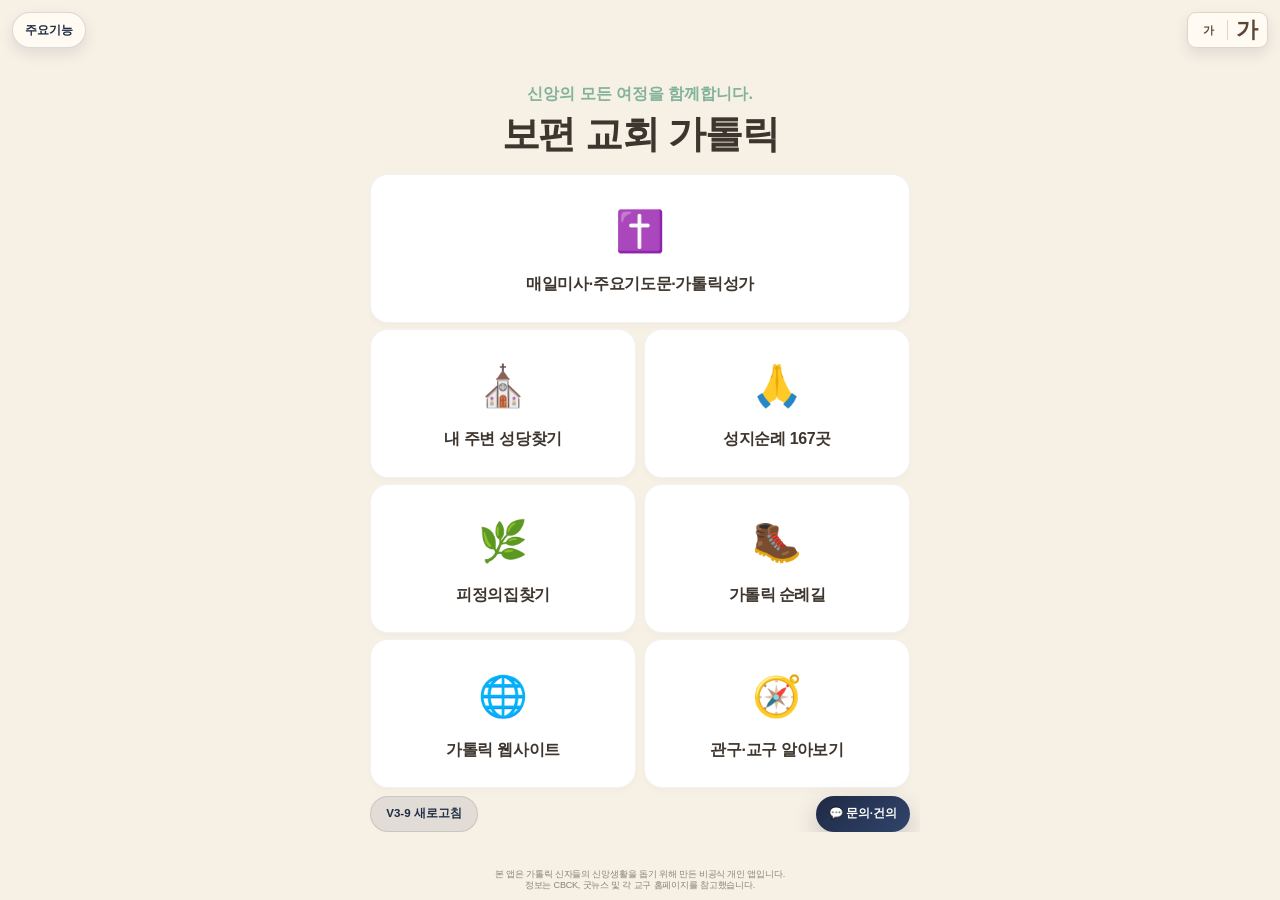
==== commit 45386733: "Add files via upload" ====
--- a/index.html
+++ b/index.html
@@ -40,7 +40,7 @@
 })();
 </script>
 <script>
-/* V3-8: patches.js가 로드되기 전 첫 커버 Back도 먼저 잡는 최소 조기 가드.
+/* V3-9: patches.js가 로드되기 전 첫 커버 Back도 먼저 잡는 최소 조기 가드.
    실패했던 hash/query URL trap은 사용하지 않고, 같은 URL의 root/trap 한 쌍만 만든다. */
 (function(){
   'use strict';
@@ -244,7 +244,7 @@
     }
     add(docH); add(innerH); add(vvH);
     if(!values.length) return 0;
-    // V3-8: iOS/Android에서 저장된 작은 viewport 또는 visualViewport 값 때문에
+    // V3-9: iOS/Android에서 저장된 작은 viewport 또는 visualViewport 값 때문에
     // 커버 하단이 위로 뜨는 현상을 줄인다. 키보드가 열린 것으로 보이는 경우만
     // visualViewport 축소값을 제외하고, 일반 커버 화면은 가장 넓은 높이 기준을 쓴다.
     var keyboardLikely = !!(vvH && innerH && vvH / innerH < 0.78);
@@ -335,7 +335,7 @@
 })();
 </script>
 <script>
-/* V3-8: iPhone/PWA 전체 화면 높이 안정화.
+/* V3-9: iPhone/PWA 전체 화면 높이 안정화.
    iOS에서 visualViewport가 일시적으로 작아진 값을 오래 붙잡아
    기도문·목록·관구교구 지도 하단에 큰 빈 공간이 생기는 현상을 줄인다.
    상태바 색상과 Android 레이아웃은 건드리지 않는다. */
@@ -494,29 +494,29 @@
 <meta name="application-name" content="가톨릭길동무">
 <meta name="mobile-web-app-capable" content="yes">
 <meta name="theme-color" content="#0e1535">
-<link rel="manifest" href="manifest.json?v=V3-8">
-<link rel="apple-touch-icon" href="icon-192x192.png?v=V3-8">
+<link rel="manifest" href="manifest.json?v=V3-9">
+<link rel="apple-touch-icon" href="icon-192x192.png?v=V3-9">
 <meta name="format-detection" content="telephone=no">
 <meta name="description" content="가톨릭길동무 - 가톨릭 신앙생활 종합 앱">
 <meta property="og:type" content="website">
 <meta property="og:site_name" content="가톨릭길동무">
 <meta property="og:title" content="가톨릭길동무">
 <meta property="og:description" content="성지 · 성당 · 기도문 · 순례길 · 가톨릭 웹사이트 안내">
-<meta property="og:image" content="icon-512x512.png?v=V3-8">
+<meta property="og:image" content="icon-512x512.png?v=V3-9">
 <meta property="og:image:width" content="512">
 <meta property="og:image:height" content="512">
 <meta name="twitter:card" content="summary">
 <meta name="twitter:title" content="가톨릭길동무">
 <meta name="twitter:description" content="성지 · 성당 · 기도문 · 순례길 · 가톨릭 웹사이트 안내">
-<meta name="twitter:image" content="icon-512x512.png?v=V3-8">
+<meta name="twitter:image" content="icon-512x512.png?v=V3-9">
 <title>가톨릭길동무</title>
-<link rel="icon" href="data:image/svg+xml,%3Csvg xmlns=%22http://www.w3.org/2000/svg%22 viewBox=%220 0 32 32%22%3E%3Crect width=%2232%22 height=%2232%22 fill=%22%230e1535%22/%3E%3Ctext x=%226%22 y=%2226%22 font-size=%2224%22 fill=%22%23d4aa6a%22%3E%E2%9C%9D%3C/text%3E%3C/svg%3E">
+<link rel="icon" type="image/png" href="icon-192x192.png?v=V3-9">
 <link rel="preconnect" href="https://fonts.googleapis.com">
 <link rel="stylesheet" href="https://cdnjs.cloudflare.com/ajax/libs/font-awesome/6.4.0/css/all.min.css">
 <link href="https://fonts.googleapis.com/css2?family=Noto+Sans+KR:wght@400;500;600;700&display=swap" rel="stylesheet">
 
 <style id="oai-initial-bg">html,body{margin:0;width:100%;height:100%;min-height:100%;background:#0e1535;overflow:hidden;color-scheme:light;}#cover{background:#0e1535;min-height:100%;}#app{background:#f8f6f2;display:none;}</style>
-<link rel="stylesheet" href="style.css?v=V3-8">
+<link rel="stylesheet" href="style.css?v=V3-9">
 </head>
 <body>
 <div id="missa-view" role="dialog" aria-modal="true" aria-label="매일미사">
@@ -660,8 +660,8 @@
       <!-- 커버 하단 작업줄: 새로고침 + 문의·건의 -->
       <div id="cover-action-row" aria-label="커버 보조 기능">
         <div id="cover-update-box">
-          <button id="cover-update-btn" type="button" data-target-version="V3-8" aria-label="짧게 누르면 새로고침, 더 길게 누르면 앱 캐시 초기화">
-            <span class="oai-cover-version-main">V3</span><span class="oai-cover-version-sub">-8</span> 새로고침
+          <button id="cover-update-btn" type="button" data-target-version="V3-9" aria-label="짧게 누르면 새로고침, 더 길게 누르면 앱 캐시 초기화">
+            <span class="oai-cover-version-main">V3</span><span class="oai-cover-version-sub">-9</span> 새로고침
           </button>
           <div id="cover-update-hint" aria-live="polite">아래 버전과 다릅니다. 눌러서 최신 파일을 다시 받아 주세요.</div>
         </div>
@@ -690,30 +690,30 @@
         <div class="ios-safari-step">
           <b>1</b>
           <span>카카오톡 하단 버튼 4개 중 <strong>오른쪽 끝 버튼</strong>을 누르세요.</span>
-          <img data-src="ios-install-step1-kakao-bottom-buttons.png?v=V3-8" alt="카카오톡 오른쪽 아래 버튼 모양" width="945" height="248" loading="lazy" decoding="async">
+          <img data-src="ios-install-step1-kakao-bottom-buttons.png?v=V3-9" alt="카카오톡 오른쪽 아래 버튼 모양" width="945" height="248" loading="lazy" decoding="async">
         </div>
         <div class="ios-safari-step">
           <b>2</b>
           <span>공유 화면에서 <strong>Safari로 열기</strong>를 누르세요.</span>
-          <img data-src="ios-install-step2-safari-open.png?v=V3-8" alt="Safari로 열기 버튼" width="880" height="755" loading="lazy" decoding="async" fetchpriority="low">
+          <img data-src="ios-install-step2-safari-open.png?v=V3-9" alt="Safari로 열기 버튼" width="880" height="755" loading="lazy" decoding="async" fetchpriority="low">
         </div>
         <div class="ios-safari-step">
           <b>3</b>
           <span>Safari로 열린 뒤, 화면 <strong>오른쪽 아래 ··· 버튼</strong>을 누르세요.</span>
           <div class="ios-safari-shot ios-safari-shot-more">
-            <img data-src="KakaoTalk_20260514_134255658_04.jpg?v=V3-8" alt="Safari 오른쪽 아래 더보기 버튼" width="960" height="307" loading="lazy" decoding="async">
+            <img data-src="KakaoTalk_20260514_134255658_04.jpg?v=V3-9" alt="Safari 오른쪽 아래 더보기 버튼" width="960" height="307" loading="lazy" decoding="async">
             <i class="ios-gold-highlight" aria-hidden="true"></i>
           </div>
         </div>
         <div class="ios-safari-step">
           <b>4</b>
           <span>열린 메뉴에서 <strong>공유</strong>를 누르세요.</span>
-          <img data-src="ios-install-step3-share-menu.png?v=V3-8" alt="Safari 공유 버튼" width="750" height="580" loading="lazy" decoding="async" fetchpriority="low">
+          <img data-src="ios-install-step3-share-menu.png?v=V3-9" alt="Safari 공유 버튼" width="750" height="580" loading="lazy" decoding="async" fetchpriority="low">
         </div>
         <div class="ios-safari-step">
           <b>5</b>
           <span>목록을 아래로 내려 <strong>홈 화면에 추가</strong>를 누르세요.</span>
-          <img data-src="ios-install-step4-home-screen.png?v=V3-8" alt="홈 화면에 추가 버튼" width="865" height="750" loading="lazy" decoding="async" fetchpriority="low">
+          <img data-src="ios-install-step4-home-screen.png?v=V3-9" alt="홈 화면에 추가 버튼" width="865" height="750" loading="lazy" decoding="async" fetchpriority="low">
         </div>
       </div>
     </div>
@@ -778,7 +778,7 @@
   📲 홈 화면에 앱 설치하기
 </button>
 </div>
-<script src="app.js?v=V3-8"></script>
+<script src="app.js?v=V3-9"></script>
 <div id="oai-category-entry-veil" aria-hidden="true"></div>
 <div id="app"><div id="tabbar"><button id="tab-btn-nearby" class="tab-btn" data-tab="nearby"><span class="tab-icon">📍</span><span id="tab-nearby-lbl">내주변</span></button><button id="tab-btn-list" class="tab-btn" data-tab="list"><span class="tab-icon">📋</span><span id="tab-list-lbl">목록</span></button><button id="tab-btn-region" class="tab-btn" data-tab="region"><span class="tab-icon">🔍</span>지역검색
     </button><button id="tab-btn-route" class="tab-btn" data-tab="route"><span class="tab-icon">🧭</span>길찾기
@@ -854,13 +854,13 @@
     </div>
   </div>
 </div>
-<script src="web.js?v=V3-8"></script>
+<script src="web.js?v=V3-9"></script>
 
 <div id="qna-view" role="dialog" aria-modal="true" aria-label="문의·건의" class="module-view"><div class="module-bar qna"><div class="module-bar-main"><div class="module-bar-ico">✝</div><div class="module-bar-txt"><div class="module-bar-title">문의·건의</div><div class="module-bar-sub">질문, 오류, 수정요청을 남겨주세요</div></div></div><button id="qna-close-btn" class="module-close" aria-label="문의·건의 닫기">×</button></div><div class="qna-body"><div class="qna-tabs"><button id="qna-tab-write" class="qna-tab on" type="button">작성</button></div><div class="qna-list" id="qna-list"></div></div></div>
 
-<script src="patches.js?v=V3-8"></script>
-
-<script src="sw-update.js?v=V3-8"></script>
+<script src="patches.js?v=V3-9"></script>
+
+<script src="sw-update.js?v=V3-9"></script>
 
 
 
--- a/style.css
+++ b/style.css
@@ -2355,7 +2355,7 @@
 #cover-update-btn:active { transform: scale(.985); }
 #cover-update-btn:disabled { opacity: .62; }
 
-/* V3-8: 커버 새로고침 버튼 버전 세부번호 축소 표시 */
+/* V3-9: 커버 새로고침 버튼 버전 세부번호 축소 표시 */
 #cover-update-btn .oai-cover-version-sub {
   font-size: 0.68em;
   vertical-align: baseline;
@@ -3407,7 +3407,7 @@
 /* 키보드 오픈 시 sheet 위치 보정 */
 html.kb-open .sheet.open { bottom: 0; }
 
-/* V3-8: 성당 글로시 슬레이트 그레이 · 피정의집 세이지 그린 재조정 */
+/* V3-9: 성당 글로시 슬레이트 그레이 · 피정의집 세이지 그린 재조정 */
 html.parish-mode #srch-modal #sm-tab-bar .sm-tab.active{background:linear-gradient(135deg,#374151,#4B5563)!important;color:#fff!important;border-color:transparent!important}
 html.retreat-mode #srch-modal #sm-tab-bar .sm-tab.active{background:linear-gradient(135deg,#3F6F5A,#4F846C)!important;color:#fff!important;border-color:transparent!important}
 html.parish-mode .nearby-num{background:#4B5563!important;color:#fff!important}
@@ -3416,7 +3416,7 @@
 html.retreat-mode .nearby-dist,html.retreat-mode .region-list-hd,html.retreat-mode .ric-lbl{color:#4F846C!important}
 
 /* ============================================================
-   V3-8 색상 정리 — 성지 고유색 유지 / 성당 그레이 / 피정의집 세이지
+   V3-9 색상 정리 — 성지 고유색 유지 / 성당 그레이 / 피정의집 세이지
    - 기능·HTML·JS 변경 없음
    - 성지의 기존 고유색(red/green/blue)은 건드리지 않음
    - 모든 목록 이름은 검정으로 통일
@@ -3586,7 +3586,7 @@
 
 
 /* ============================================================
-   V3-8 색상 보정 — 목록명 검정 / 제목 흰색 / 검색 탭바 흰색 / 번호색 통일
+   V3-9 색상 보정 — 목록명 검정 / 제목 흰색 / 검색 탭바 흰색 / 번호색 통일
    - 기능·HTML·JS 변경 없음
    - 성지 고유색(red/green/blue)은 유지
    ============================================================ */
@@ -3710,7 +3710,7 @@
 
 
 /* ============================================================
-   V3-8 최종 색상 보정
+   V3-9 최종 색상 보정
    - 성지 고유색은 유지하되 상단 활성 탭만 성지 카테고리색으로 통일
    - 성당 내주변 번호색은 성당 카테고리색으로 통일
    - 피정의집 카테고리색과 내주변 번호색을 동일 기준으로 통일
@@ -3832,7 +3832,7 @@
 
 
 /* ============================================================
-   V3-8 현재 위치/피정의집 색상 재정리
+   V3-9 현재 위치/피정의집 색상 재정리
    - 피정의집 카테고리색 = 내주변 번호색(#3F6F5A)
    - 현재 위치는 출발지 라벨에 표시
    ============================================================ */
@@ -3889,7 +3889,7 @@
 
 
 /* ============================================================
-   V3-8 인포카드 글자 + 피정의집 글로시 세이지 최종 보정
+   V3-9 인포카드 글자 + 피정의집 글로시 세이지 최종 보정
    - 기능/JS/뒤로가기/보호창/외부복귀 변경 없음
    - 인포카드 텍스트 1px 확대
    - 피정의집 카테고리 색을 파스텔이 아닌 고급 세이지 그린으로 통일
@@ -3993,7 +3993,7 @@
 
 
 /* ============================================================
-   V3-8 럭셔리 색상 최종 보강
+   V3-9 럭셔리 색상 최종 보강
    - 성당: 글로시 차콜 그레이
    - 피정의집: 글로시 올리브 세이지
    - 성지 고유색은 변경하지 않음
@@ -4110,7 +4110,7 @@
 
 
 /* ============================================================
-   V3-8 최종 색상 보정
+   V3-9 최종 색상 보정
    - 성당: 글로시 차콜 그레이
    - 피정의집: 글로시 올리브 세이지
    - 피정의집 찾기 목록 앞 점: 빨간색
@@ -4183,7 +4183,7 @@
   border-color:transparent!important;
 }
 
-/* V3-8: 커버 하단 안정화 / 하단 버전 표시 숨김 / 안내문구 중앙 정렬 */
+/* V3-9: 커버 하단 안정화 / 하단 버전 표시 숨김 / 안내문구 중앙 정렬 */
 #cover-bottom-note {
   left: 50% !important;
   right: auto !important;
@@ -4202,7 +4202,7 @@
   text-align: center !important;
 }
 
-/* V3-8: 하단 버전 배지는 내부 비교용으로만 유지하고 화면에서는 숨김 */
+/* V3-9: 하단 버전 배지는 내부 비교용으로만 유지하고 화면에서는 숨김 */
 #cover #oai-build-marker {
   display: none !important;
   visibility: hidden !important;
@@ -4210,7 +4210,7 @@
   pointer-events: none !important;
 }
 
-/* V3-8: iPhone/PWA 전체 viewport 높이 안정화
+/* V3-9: iPhone/PWA 전체 viewport 높이 안정화
    - 상태바 아이보리 색은 유지
    - iOS에서 작게 잡힌 viewport 값 때문에 기도문/목록/관구교구 지도 아래에 빈 공간이 생기는 현상을 줄인다.
    - Android 레이아웃에는 적용하지 않는다. */
@@ -4243,7 +4243,7 @@
 }
 
 
-/* V3-8: 성당 카테고리 로딩 십자가 기준으로 내부 로딩 통일
+/* V3-9: 성당 카테고리 로딩 십자가 기준으로 내부 로딩 통일
    - .map-loading-icon의 금빛 십자가 회전 기준을 유지
    - 피정의집·성지·외부복귀·새로고침 안정막도 같은 십자가/속도 사용
    - transform translate와 회전 애니메이션이 충돌하지 않도록 margin 중심 정렬 사용 */
@@ -4288,7 +4288,7 @@
 }
 
 
-/* V3-8: 관구·교구 / 문의 이동 로딩도 성당 십자가 회전 기준으로 통일
+/* V3-9: 관구·교구 / 문의 이동 로딩도 성당 십자가 회전 기준으로 통일
    - diocese-loading의 기존 missa-spinner를 십자가 회전으로 표시
    - 관구·교구 외부 홈페이지 복귀 중에도 같은 십자가 기준 유지
    - 문의 페이지 이동 전 안정막도 같은 십자가 기준 사용 */
@@ -4347,7 +4347,7 @@
 }
 
 
-/* V3-8: 로딩 십자가 회전 고정
+/* V3-9: 로딩 십자가 회전 고정
    - transform:none !important가 keyframe transform을 막지 않도록 별도 키프레임 사용
    - 성당/성지/피정의집/관구교구/외부복귀/새로고침 안정막 모두 같은 회전 속도 */
 @keyframes oaiLoadingCrossSpinV37 {
@@ -4368,7 +4368,7 @@
 }
 
 
-/* V3-8: Android PWA 하단 시스템 내비게이션바 네이비 보강
+/* V3-9: Android PWA 하단 시스템 내비게이션바 네이비 보강
    - iPhone/iOS 전용 레이아웃은 건드리지 않음
    - PWA/Chrome이 하단 시스템 영역에 페이지 배경을 반영하는 경우 네이비가 보이도록 html/body 배경만 보강
    - 화면 내부 커버·카드·지도 배치는 변경하지 않음 */
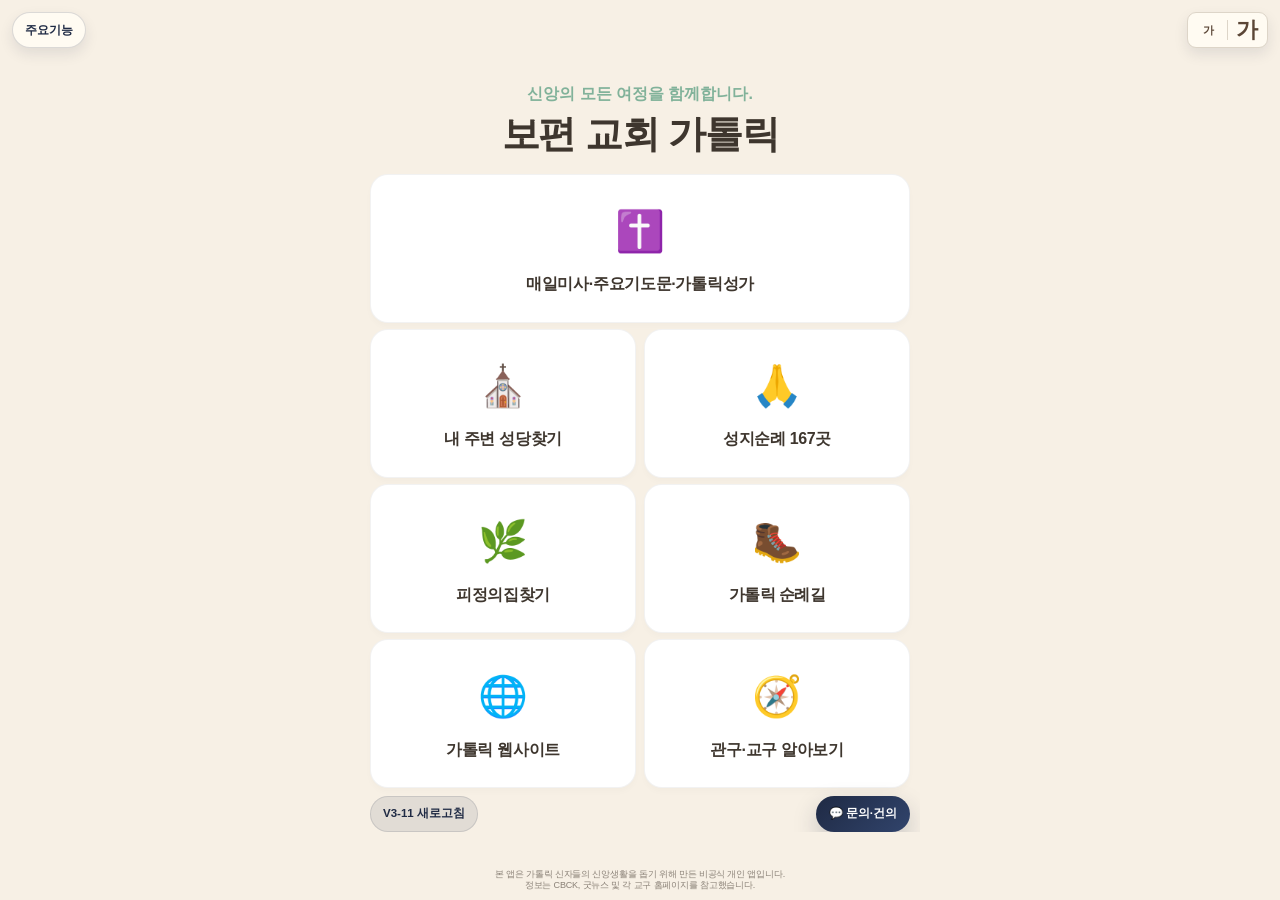
==== commit 12c4a72c: "Add files via upload" ====
--- a/index.html
+++ b/index.html
@@ -23,14 +23,6 @@
   if(isIOS){
     document.documentElement.classList.add('ios-device');
   }
-  if(isAndroid){
-    document.documentElement.classList.add('android-device');
-    try{
-      if(window.matchMedia && window.matchMedia('(display-mode: standalone)').matches){
-        document.documentElement.classList.add('android-pwa');
-      }
-    }catch(_e){}
-  }
   // iPhone/iPad에서만 iOS 전용 화면 보정을 적용한다.
   /* Android 카카오톡에서만 Chrome으로 연결합니다. iPhone/iPad/Safari/PWA에서는 실행하지 않습니다. */
   if(isAndroid && isKakao){
@@ -40,7 +32,7 @@
 })();
 </script>
 <script>
-/* V3-9: patches.js가 로드되기 전 첫 커버 Back도 먼저 잡는 최소 조기 가드.
+/* V3-11: patches.js가 로드되기 전 첫 커버 Back도 먼저 잡는 최소 조기 가드.
    실패했던 hash/query URL trap은 사용하지 않고, 같은 URL의 root/trap 한 쌍만 만든다. */
 (function(){
   'use strict';
@@ -244,7 +236,7 @@
     }
     add(docH); add(innerH); add(vvH);
     if(!values.length) return 0;
-    // V3-9: iOS/Android에서 저장된 작은 viewport 또는 visualViewport 값 때문에
+    // V3-11: iOS/Android에서 저장된 작은 viewport 또는 visualViewport 값 때문에
     // 커버 하단이 위로 뜨는 현상을 줄인다. 키보드가 열린 것으로 보이는 경우만
     // visualViewport 축소값을 제외하고, 일반 커버 화면은 가장 넓은 높이 기준을 쓴다.
     var keyboardLikely = !!(vvH && innerH && vvH / innerH < 0.78);
@@ -335,7 +327,7 @@
 })();
 </script>
 <script>
-/* V3-9: iPhone/PWA 전체 화면 높이 안정화.
+/* V3-11: iPhone/PWA 전체 화면 높이 안정화.
    iOS에서 visualViewport가 일시적으로 작아진 값을 오래 붙잡아
    기도문·목록·관구교구 지도 하단에 큰 빈 공간이 생기는 현상을 줄인다.
    상태바 색상과 Android 레이아웃은 건드리지 않는다. */
@@ -494,29 +486,29 @@
 <meta name="application-name" content="가톨릭길동무">
 <meta name="mobile-web-app-capable" content="yes">
 <meta name="theme-color" content="#0e1535">
-<link rel="manifest" href="manifest.json?v=V3-9">
-<link rel="apple-touch-icon" href="icon-192x192.png?v=V3-9">
+<link rel="manifest" href="manifest.json?v=V3-11">
+<link rel="apple-touch-icon" href="icon-192x192.png?v=V3-11">
 <meta name="format-detection" content="telephone=no">
 <meta name="description" content="가톨릭길동무 - 가톨릭 신앙생활 종합 앱">
 <meta property="og:type" content="website">
 <meta property="og:site_name" content="가톨릭길동무">
 <meta property="og:title" content="가톨릭길동무">
 <meta property="og:description" content="성지 · 성당 · 기도문 · 순례길 · 가톨릭 웹사이트 안내">
-<meta property="og:image" content="icon-512x512.png?v=V3-9">
+<meta property="og:image" content="icon-512x512.png?v=V3-11">
 <meta property="og:image:width" content="512">
 <meta property="og:image:height" content="512">
 <meta name="twitter:card" content="summary">
 <meta name="twitter:title" content="가톨릭길동무">
 <meta name="twitter:description" content="성지 · 성당 · 기도문 · 순례길 · 가톨릭 웹사이트 안내">
-<meta name="twitter:image" content="icon-512x512.png?v=V3-9">
+<meta name="twitter:image" content="icon-512x512.png?v=V3-11">
 <title>가톨릭길동무</title>
-<link rel="icon" type="image/png" href="icon-192x192.png?v=V3-9">
+<link rel="icon" type="image/png" href="icon-192x192.png?v=V3-11">
 <link rel="preconnect" href="https://fonts.googleapis.com">
 <link rel="stylesheet" href="https://cdnjs.cloudflare.com/ajax/libs/font-awesome/6.4.0/css/all.min.css">
 <link href="https://fonts.googleapis.com/css2?family=Noto+Sans+KR:wght@400;500;600;700&display=swap" rel="stylesheet">
 
 <style id="oai-initial-bg">html,body{margin:0;width:100%;height:100%;min-height:100%;background:#0e1535;overflow:hidden;color-scheme:light;}#cover{background:#0e1535;min-height:100%;}#app{background:#f8f6f2;display:none;}</style>
-<link rel="stylesheet" href="style.css?v=V3-9">
+<link rel="stylesheet" href="style.css?v=V3-11">
 </head>
 <body>
 <div id="missa-view" role="dialog" aria-modal="true" aria-label="매일미사">
@@ -660,8 +652,8 @@
       <!-- 커버 하단 작업줄: 새로고침 + 문의·건의 -->
       <div id="cover-action-row" aria-label="커버 보조 기능">
         <div id="cover-update-box">
-          <button id="cover-update-btn" type="button" data-target-version="V3-9" aria-label="짧게 누르면 새로고침, 더 길게 누르면 앱 캐시 초기화">
-            <span class="oai-cover-version-main">V3</span><span class="oai-cover-version-sub">-9</span> 새로고침
+          <button id="cover-update-btn" type="button" data-target-version="V3-11" aria-label="짧게 누르면 새로고침, 더 길게 누르면 앱 캐시 초기화">
+            <span class="oai-cover-version-main">V3</span><span class="oai-cover-version-sub">-11</span> 새로고침
           </button>
           <div id="cover-update-hint" aria-live="polite">아래 버전과 다릅니다. 눌러서 최신 파일을 다시 받아 주세요.</div>
         </div>
@@ -690,30 +682,30 @@
         <div class="ios-safari-step">
           <b>1</b>
           <span>카카오톡 하단 버튼 4개 중 <strong>오른쪽 끝 버튼</strong>을 누르세요.</span>
-          <img data-src="ios-install-step1-kakao-bottom-buttons.png?v=V3-9" alt="카카오톡 오른쪽 아래 버튼 모양" width="945" height="248" loading="lazy" decoding="async">
+          <img data-src="ios-install-step1-kakao-bottom-buttons.png?v=V3-11" alt="카카오톡 오른쪽 아래 버튼 모양" width="945" height="248" loading="lazy" decoding="async">
         </div>
         <div class="ios-safari-step">
           <b>2</b>
           <span>공유 화면에서 <strong>Safari로 열기</strong>를 누르세요.</span>
-          <img data-src="ios-install-step2-safari-open.png?v=V3-9" alt="Safari로 열기 버튼" width="880" height="755" loading="lazy" decoding="async" fetchpriority="low">
+          <img data-src="ios-install-step2-safari-open.png?v=V3-11" alt="Safari로 열기 버튼" width="880" height="755" loading="lazy" decoding="async" fetchpriority="low">
         </div>
         <div class="ios-safari-step">
           <b>3</b>
           <span>Safari로 열린 뒤, 화면 <strong>오른쪽 아래 ··· 버튼</strong>을 누르세요.</span>
           <div class="ios-safari-shot ios-safari-shot-more">
-            <img data-src="KakaoTalk_20260514_134255658_04.jpg?v=V3-9" alt="Safari 오른쪽 아래 더보기 버튼" width="960" height="307" loading="lazy" decoding="async">
+            <img data-src="KakaoTalk_20260514_134255658_04.jpg?v=V3-11" alt="Safari 오른쪽 아래 더보기 버튼" width="960" height="307" loading="lazy" decoding="async">
             <i class="ios-gold-highlight" aria-hidden="true"></i>
           </div>
         </div>
         <div class="ios-safari-step">
           <b>4</b>
           <span>열린 메뉴에서 <strong>공유</strong>를 누르세요.</span>
-          <img data-src="ios-install-step3-share-menu.png?v=V3-9" alt="Safari 공유 버튼" width="750" height="580" loading="lazy" decoding="async" fetchpriority="low">
+          <img data-src="ios-install-step3-share-menu.png?v=V3-11" alt="Safari 공유 버튼" width="750" height="580" loading="lazy" decoding="async" fetchpriority="low">
         </div>
         <div class="ios-safari-step">
           <b>5</b>
           <span>목록을 아래로 내려 <strong>홈 화면에 추가</strong>를 누르세요.</span>
-          <img data-src="ios-install-step4-home-screen.png?v=V3-9" alt="홈 화면에 추가 버튼" width="865" height="750" loading="lazy" decoding="async" fetchpriority="low">
+          <img data-src="ios-install-step4-home-screen.png?v=V3-11" alt="홈 화면에 추가 버튼" width="865" height="750" loading="lazy" decoding="async" fetchpriority="low">
         </div>
       </div>
     </div>
@@ -778,7 +770,7 @@
   📲 홈 화면에 앱 설치하기
 </button>
 </div>
-<script src="app.js?v=V3-9"></script>
+<script src="app.js?v=V3-11"></script>
 <div id="oai-category-entry-veil" aria-hidden="true"></div>
 <div id="app"><div id="tabbar"><button id="tab-btn-nearby" class="tab-btn" data-tab="nearby"><span class="tab-icon">📍</span><span id="tab-nearby-lbl">내주변</span></button><button id="tab-btn-list" class="tab-btn" data-tab="list"><span class="tab-icon">📋</span><span id="tab-list-lbl">목록</span></button><button id="tab-btn-region" class="tab-btn" data-tab="region"><span class="tab-icon">🔍</span>지역검색
     </button><button id="tab-btn-route" class="tab-btn" data-tab="route"><span class="tab-icon">🧭</span>길찾기
@@ -854,13 +846,13 @@
     </div>
   </div>
 </div>
-<script src="web.js?v=V3-9"></script>
+<script src="web.js?v=V3-11"></script>
 
 <div id="qna-view" role="dialog" aria-modal="true" aria-label="문의·건의" class="module-view"><div class="module-bar qna"><div class="module-bar-main"><div class="module-bar-ico">✝</div><div class="module-bar-txt"><div class="module-bar-title">문의·건의</div><div class="module-bar-sub">질문, 오류, 수정요청을 남겨주세요</div></div></div><button id="qna-close-btn" class="module-close" aria-label="문의·건의 닫기">×</button></div><div class="qna-body"><div class="qna-tabs"><button id="qna-tab-write" class="qna-tab on" type="button">작성</button></div><div class="qna-list" id="qna-list"></div></div></div>
 
-<script src="patches.js?v=V3-9"></script>
-
-<script src="sw-update.js?v=V3-9"></script>
+<script src="patches.js?v=V3-11"></script>
+
+<script src="sw-update.js?v=V3-11"></script>
 
 
 
--- a/style.css
+++ b/style.css
@@ -2355,7 +2355,7 @@
 #cover-update-btn:active { transform: scale(.985); }
 #cover-update-btn:disabled { opacity: .62; }
 
-/* V3-9: 커버 새로고침 버튼 버전 세부번호 축소 표시 */
+/* V3-11: 커버 새로고침 버튼 버전 세부번호 축소 표시 */
 #cover-update-btn .oai-cover-version-sub {
   font-size: 0.68em;
   vertical-align: baseline;
@@ -3407,7 +3407,7 @@
 /* 키보드 오픈 시 sheet 위치 보정 */
 html.kb-open .sheet.open { bottom: 0; }
 
-/* V3-9: 성당 글로시 슬레이트 그레이 · 피정의집 세이지 그린 재조정 */
+/* V3-11: 성당 글로시 슬레이트 그레이 · 피정의집 세이지 그린 재조정 */
 html.parish-mode #srch-modal #sm-tab-bar .sm-tab.active{background:linear-gradient(135deg,#374151,#4B5563)!important;color:#fff!important;border-color:transparent!important}
 html.retreat-mode #srch-modal #sm-tab-bar .sm-tab.active{background:linear-gradient(135deg,#3F6F5A,#4F846C)!important;color:#fff!important;border-color:transparent!important}
 html.parish-mode .nearby-num{background:#4B5563!important;color:#fff!important}
@@ -3416,7 +3416,7 @@
 html.retreat-mode .nearby-dist,html.retreat-mode .region-list-hd,html.retreat-mode .ric-lbl{color:#4F846C!important}
 
 /* ============================================================
-   V3-9 색상 정리 — 성지 고유색 유지 / 성당 그레이 / 피정의집 세이지
+   V3-11 색상 정리 — 성지 고유색 유지 / 성당 그레이 / 피정의집 세이지
    - 기능·HTML·JS 변경 없음
    - 성지의 기존 고유색(red/green/blue)은 건드리지 않음
    - 모든 목록 이름은 검정으로 통일
@@ -3586,7 +3586,7 @@
 
 
 /* ============================================================
-   V3-9 색상 보정 — 목록명 검정 / 제목 흰색 / 검색 탭바 흰색 / 번호색 통일
+   V3-11 색상 보정 — 목록명 검정 / 제목 흰색 / 검색 탭바 흰색 / 번호색 통일
    - 기능·HTML·JS 변경 없음
    - 성지 고유색(red/green/blue)은 유지
    ============================================================ */
@@ -3710,7 +3710,7 @@
 
 
 /* ============================================================
-   V3-9 최종 색상 보정
+   V3-11 최종 색상 보정
    - 성지 고유색은 유지하되 상단 활성 탭만 성지 카테고리색으로 통일
    - 성당 내주변 번호색은 성당 카테고리색으로 통일
    - 피정의집 카테고리색과 내주변 번호색을 동일 기준으로 통일
@@ -3832,7 +3832,7 @@
 
 
 /* ============================================================
-   V3-9 현재 위치/피정의집 색상 재정리
+   V3-11 현재 위치/피정의집 색상 재정리
    - 피정의집 카테고리색 = 내주변 번호색(#3F6F5A)
    - 현재 위치는 출발지 라벨에 표시
    ============================================================ */
@@ -3889,7 +3889,7 @@
 
 
 /* ============================================================
-   V3-9 인포카드 글자 + 피정의집 글로시 세이지 최종 보정
+   V3-11 인포카드 글자 + 피정의집 글로시 세이지 최종 보정
    - 기능/JS/뒤로가기/보호창/외부복귀 변경 없음
    - 인포카드 텍스트 1px 확대
    - 피정의집 카테고리 색을 파스텔이 아닌 고급 세이지 그린으로 통일
@@ -3993,7 +3993,7 @@
 
 
 /* ============================================================
-   V3-9 럭셔리 색상 최종 보강
+   V3-11 럭셔리 색상 최종 보강
    - 성당: 글로시 차콜 그레이
    - 피정의집: 글로시 올리브 세이지
    - 성지 고유색은 변경하지 않음
@@ -4110,7 +4110,7 @@
 
 
 /* ============================================================
-   V3-9 최종 색상 보정
+   V3-11 최종 색상 보정
    - 성당: 글로시 차콜 그레이
    - 피정의집: 글로시 올리브 세이지
    - 피정의집 찾기 목록 앞 점: 빨간색
@@ -4183,7 +4183,7 @@
   border-color:transparent!important;
 }
 
-/* V3-9: 커버 하단 안정화 / 하단 버전 표시 숨김 / 안내문구 중앙 정렬 */
+/* V3-11: 커버 하단 안정화 / 하단 버전 표시 숨김 / 안내문구 중앙 정렬 */
 #cover-bottom-note {
   left: 50% !important;
   right: auto !important;
@@ -4202,7 +4202,7 @@
   text-align: center !important;
 }
 
-/* V3-9: 하단 버전 배지는 내부 비교용으로만 유지하고 화면에서는 숨김 */
+/* V3-11: 하단 버전 배지는 내부 비교용으로만 유지하고 화면에서는 숨김 */
 #cover #oai-build-marker {
   display: none !important;
   visibility: hidden !important;
@@ -4210,7 +4210,7 @@
   pointer-events: none !important;
 }
 
-/* V3-9: iPhone/PWA 전체 viewport 높이 안정화
+/* V3-11: iPhone/PWA 전체 viewport 높이 안정화
    - 상태바 아이보리 색은 유지
    - iOS에서 작게 잡힌 viewport 값 때문에 기도문/목록/관구교구 지도 아래에 빈 공간이 생기는 현상을 줄인다.
    - Android 레이아웃에는 적용하지 않는다. */
@@ -4243,7 +4243,7 @@
 }
 
 
-/* V3-9: 성당 카테고리 로딩 십자가 기준으로 내부 로딩 통일
+/* V3-11: 성당 카테고리 로딩 십자가 기준으로 내부 로딩 통일
    - .map-loading-icon의 금빛 십자가 회전 기준을 유지
    - 피정의집·성지·외부복귀·새로고침 안정막도 같은 십자가/속도 사용
    - transform translate와 회전 애니메이션이 충돌하지 않도록 margin 중심 정렬 사용 */
@@ -4288,7 +4288,7 @@
 }
 
 
-/* V3-9: 관구·교구 / 문의 이동 로딩도 성당 십자가 회전 기준으로 통일
+/* V3-11: 관구·교구 / 문의 이동 로딩도 성당 십자가 회전 기준으로 통일
    - diocese-loading의 기존 missa-spinner를 십자가 회전으로 표시
    - 관구·교구 외부 홈페이지 복귀 중에도 같은 십자가 기준 유지
    - 문의 페이지 이동 전 안정막도 같은 십자가 기준 사용 */
@@ -4347,7 +4347,7 @@
 }
 
 
-/* V3-9: 로딩 십자가 회전 고정
+/* V3-11: 로딩 십자가 회전 고정
    - transform:none !important가 keyframe transform을 막지 않도록 별도 키프레임 사용
    - 성당/성지/피정의집/관구교구/외부복귀/새로고침 안정막 모두 같은 회전 속도 */
 @keyframes oaiLoadingCrossSpinV37 {
@@ -4368,7 +4368,7 @@
 }
 
 
-/* V3-9: Android PWA 하단 시스템 내비게이션바 네이비 보강
+/* V3-11: Android PWA 하단 시스템 내비게이션바 네이비 보강
    - iPhone/iOS 전용 레이아웃은 건드리지 않음
    - PWA/Chrome이 하단 시스템 영역에 페이지 배경을 반영하는 경우 네이비가 보이도록 html/body 배경만 보강
    - 화면 내부 커버·카드·지도 배치는 변경하지 않음 */
@@ -4383,3 +4383,46 @@
   background-color: var(--navy, #0e1535) !important;
 }
 
+
+/* V3-11: 짧은 화면 전환에서는 회전 십자가를 바로 보이지 않게 함
+   - 짧은 카테고리 진입/복귀에서는 어지럽지 않게 숨김
+   - 로딩이 길어질 때만 십자가가 나타나 회전
+   - 첫 진입 화면/앱 아이콘/기존 로직은 변경하지 않음 */
+@keyframes oaiLoadingCrossDelayedRevealV310 {
+  from { opacity: 0; }
+  to { opacity: 1; }
+}
+.map-loading-icon,
+#diocese-loading .missa-spinner,
+#oai-category-entry-veil::after,
+html.oai-stability-veil::after,
+html.oai-external-return-freeze::after,
+html.oai-diocese-returning::after {
+  opacity: 0 !important;
+  animation-name: oaiLoadingCrossSpinV37, oaiLoadingCrossDelayedRevealV310 !important;
+  animation-duration: 2s, .12s !important;
+  animation-timing-function: linear, ease-out !important;
+  animation-iteration-count: infinite, 1 !important;
+  animation-delay: 0s, .72s !important;
+  animation-fill-mode: none, forwards !important;
+}
+
+
+/* V3-11: 새로고침 / 외부 페이지 복귀 때는 로딩 십자가 즉시 표시
+   - 카테고리 짧은 진입은 V3-10처럼 지연 표시 유지
+   - refresh/reload/background/external-leave/external-return 안정막은 바로 십자가가 보이도록 override */
+html.oai-stability-veil[data-oai-stability-reason*="refresh"]::after,
+html.oai-stability-veil[data-oai-stability-reason*="reload"]::after,
+html.oai-stability-veil[data-oai-stability-reason*="background"]::after,
+html.oai-stability-veil[data-oai-stability-reason*="external"]::after,
+html.oai-stability-veil.oai-external-leaving::after,
+html.oai-external-return-freeze::after {
+  opacity: 1 !important;
+  animation-name: oaiLoadingCrossSpinV37 !important;
+  animation-duration: 2s !important;
+  animation-timing-function: linear !important;
+  animation-iteration-count: infinite !important;
+  animation-delay: 0s !important;
+  animation-fill-mode: none !important;
+}
+
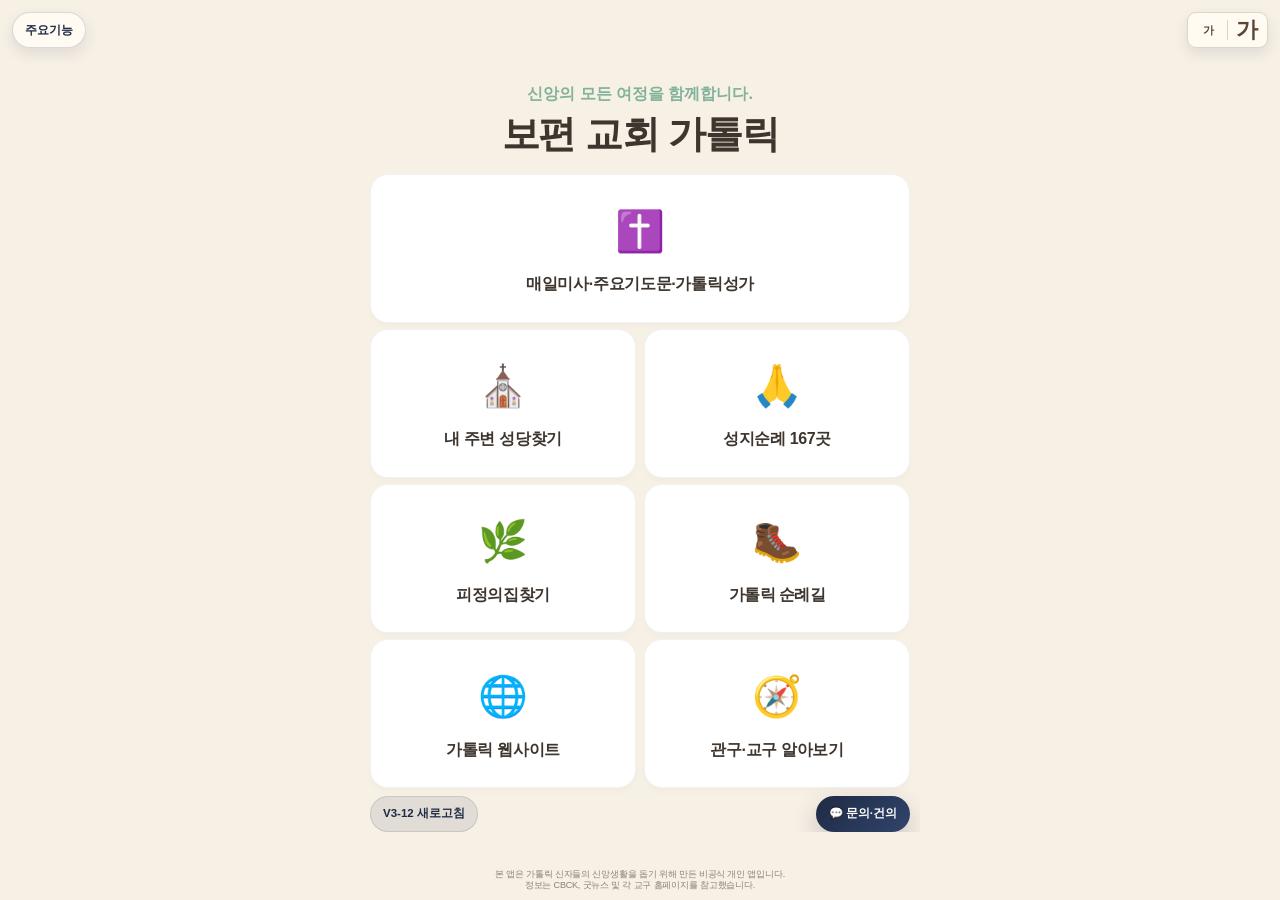
==== commit 2e0b3ae1: "Add files via upload" ====
--- a/index.html
+++ b/index.html
@@ -32,7 +32,7 @@
 })();
 </script>
 <script>
-/* V3-11: patches.js가 로드되기 전 첫 커버 Back도 먼저 잡는 최소 조기 가드.
+/* V3-12: patches.js가 로드되기 전 첫 커버 Back도 먼저 잡는 최소 조기 가드.
    실패했던 hash/query URL trap은 사용하지 않고, 같은 URL의 root/trap 한 쌍만 만든다. */
 (function(){
   'use strict';
@@ -236,7 +236,7 @@
     }
     add(docH); add(innerH); add(vvH);
     if(!values.length) return 0;
-    // V3-11: iOS/Android에서 저장된 작은 viewport 또는 visualViewport 값 때문에
+    // V3-12: iOS/Android에서 저장된 작은 viewport 또는 visualViewport 값 때문에
     // 커버 하단이 위로 뜨는 현상을 줄인다. 키보드가 열린 것으로 보이는 경우만
     // visualViewport 축소값을 제외하고, 일반 커버 화면은 가장 넓은 높이 기준을 쓴다.
     var keyboardLikely = !!(vvH && innerH && vvH / innerH < 0.78);
@@ -327,7 +327,7 @@
 })();
 </script>
 <script>
-/* V3-11: iPhone/PWA 전체 화면 높이 안정화.
+/* V3-12: iPhone/PWA 전체 화면 높이 안정화.
    iOS에서 visualViewport가 일시적으로 작아진 값을 오래 붙잡아
    기도문·목록·관구교구 지도 하단에 큰 빈 공간이 생기는 현상을 줄인다.
    상태바 색상과 Android 레이아웃은 건드리지 않는다. */
@@ -486,29 +486,29 @@
 <meta name="application-name" content="가톨릭길동무">
 <meta name="mobile-web-app-capable" content="yes">
 <meta name="theme-color" content="#0e1535">
-<link rel="manifest" href="manifest.json?v=V3-11">
-<link rel="apple-touch-icon" href="icon-192x192.png?v=V3-11">
+<link rel="manifest" href="manifest.json?v=V3-12">
+<link rel="apple-touch-icon" href="icon-192x192.png?v=V3-12">
 <meta name="format-detection" content="telephone=no">
 <meta name="description" content="가톨릭길동무 - 가톨릭 신앙생활 종합 앱">
 <meta property="og:type" content="website">
 <meta property="og:site_name" content="가톨릭길동무">
 <meta property="og:title" content="가톨릭길동무">
 <meta property="og:description" content="성지 · 성당 · 기도문 · 순례길 · 가톨릭 웹사이트 안내">
-<meta property="og:image" content="icon-512x512.png?v=V3-11">
+<meta property="og:image" content="icon-512x512.png?v=V3-12">
 <meta property="og:image:width" content="512">
 <meta property="og:image:height" content="512">
 <meta name="twitter:card" content="summary">
 <meta name="twitter:title" content="가톨릭길동무">
 <meta name="twitter:description" content="성지 · 성당 · 기도문 · 순례길 · 가톨릭 웹사이트 안내">
-<meta name="twitter:image" content="icon-512x512.png?v=V3-11">
+<meta name="twitter:image" content="icon-512x512.png?v=V3-12">
 <title>가톨릭길동무</title>
-<link rel="icon" type="image/png" href="icon-192x192.png?v=V3-11">
+<link rel="icon" type="image/png" href="icon-192x192.png?v=V3-12">
 <link rel="preconnect" href="https://fonts.googleapis.com">
 <link rel="stylesheet" href="https://cdnjs.cloudflare.com/ajax/libs/font-awesome/6.4.0/css/all.min.css">
 <link href="https://fonts.googleapis.com/css2?family=Noto+Sans+KR:wght@400;500;600;700&display=swap" rel="stylesheet">
 
 <style id="oai-initial-bg">html,body{margin:0;width:100%;height:100%;min-height:100%;background:#0e1535;overflow:hidden;color-scheme:light;}#cover{background:#0e1535;min-height:100%;}#app{background:#f8f6f2;display:none;}</style>
-<link rel="stylesheet" href="style.css?v=V3-11">
+<link rel="stylesheet" href="style.css?v=V3-12">
 </head>
 <body>
 <div id="missa-view" role="dialog" aria-modal="true" aria-label="매일미사">
@@ -652,8 +652,8 @@
       <!-- 커버 하단 작업줄: 새로고침 + 문의·건의 -->
       <div id="cover-action-row" aria-label="커버 보조 기능">
         <div id="cover-update-box">
-          <button id="cover-update-btn" type="button" data-target-version="V3-11" aria-label="짧게 누르면 새로고침, 더 길게 누르면 앱 캐시 초기화">
-            <span class="oai-cover-version-main">V3</span><span class="oai-cover-version-sub">-11</span> 새로고침
+          <button id="cover-update-btn" type="button" data-target-version="V3-12" aria-label="짧게 누르면 새로고침, 더 길게 누르면 앱 캐시 초기화">
+            <span class="oai-cover-version-main">V3</span><span class="oai-cover-version-sub">-12</span> 새로고침
           </button>
           <div id="cover-update-hint" aria-live="polite">아래 버전과 다릅니다. 눌러서 최신 파일을 다시 받아 주세요.</div>
         </div>
@@ -682,30 +682,30 @@
         <div class="ios-safari-step">
           <b>1</b>
           <span>카카오톡 하단 버튼 4개 중 <strong>오른쪽 끝 버튼</strong>을 누르세요.</span>
-          <img data-src="ios-install-step1-kakao-bottom-buttons.png?v=V3-11" alt="카카오톡 오른쪽 아래 버튼 모양" width="945" height="248" loading="lazy" decoding="async">
+          <img data-src="ios-install-step1-kakao-bottom-buttons.png?v=V3-12" alt="카카오톡 오른쪽 아래 버튼 모양" width="945" height="248" loading="lazy" decoding="async">
         </div>
         <div class="ios-safari-step">
           <b>2</b>
           <span>공유 화면에서 <strong>Safari로 열기</strong>를 누르세요.</span>
-          <img data-src="ios-install-step2-safari-open.png?v=V3-11" alt="Safari로 열기 버튼" width="880" height="755" loading="lazy" decoding="async" fetchpriority="low">
+          <img data-src="ios-install-step2-safari-open.png?v=V3-12" alt="Safari로 열기 버튼" width="880" height="755" loading="lazy" decoding="async" fetchpriority="low">
         </div>
         <div class="ios-safari-step">
           <b>3</b>
           <span>Safari로 열린 뒤, 화면 <strong>오른쪽 아래 ··· 버튼</strong>을 누르세요.</span>
           <div class="ios-safari-shot ios-safari-shot-more">
-            <img data-src="KakaoTalk_20260514_134255658_04.jpg?v=V3-11" alt="Safari 오른쪽 아래 더보기 버튼" width="960" height="307" loading="lazy" decoding="async">
+            <img data-src="KakaoTalk_20260514_134255658_04.jpg?v=V3-12" alt="Safari 오른쪽 아래 더보기 버튼" width="960" height="307" loading="lazy" decoding="async">
             <i class="ios-gold-highlight" aria-hidden="true"></i>
           </div>
         </div>
         <div class="ios-safari-step">
           <b>4</b>
           <span>열린 메뉴에서 <strong>공유</strong>를 누르세요.</span>
-          <img data-src="ios-install-step3-share-menu.png?v=V3-11" alt="Safari 공유 버튼" width="750" height="580" loading="lazy" decoding="async" fetchpriority="low">
+          <img data-src="ios-install-step3-share-menu.png?v=V3-12" alt="Safari 공유 버튼" width="750" height="580" loading="lazy" decoding="async" fetchpriority="low">
         </div>
         <div class="ios-safari-step">
           <b>5</b>
           <span>목록을 아래로 내려 <strong>홈 화면에 추가</strong>를 누르세요.</span>
-          <img data-src="ios-install-step4-home-screen.png?v=V3-11" alt="홈 화면에 추가 버튼" width="865" height="750" loading="lazy" decoding="async" fetchpriority="low">
+          <img data-src="ios-install-step4-home-screen.png?v=V3-12" alt="홈 화면에 추가 버튼" width="865" height="750" loading="lazy" decoding="async" fetchpriority="low">
         </div>
       </div>
     </div>
@@ -770,7 +770,7 @@
   📲 홈 화면에 앱 설치하기
 </button>
 </div>
-<script src="app.js?v=V3-11"></script>
+<script src="app.js?v=V3-12"></script>
 <div id="oai-category-entry-veil" aria-hidden="true"></div>
 <div id="app"><div id="tabbar"><button id="tab-btn-nearby" class="tab-btn" data-tab="nearby"><span class="tab-icon">📍</span><span id="tab-nearby-lbl">내주변</span></button><button id="tab-btn-list" class="tab-btn" data-tab="list"><span class="tab-icon">📋</span><span id="tab-list-lbl">목록</span></button><button id="tab-btn-region" class="tab-btn" data-tab="region"><span class="tab-icon">🔍</span>지역검색
     </button><button id="tab-btn-route" class="tab-btn" data-tab="route"><span class="tab-icon">🧭</span>길찾기
@@ -846,13 +846,13 @@
     </div>
   </div>
 </div>
-<script src="web.js?v=V3-11"></script>
+<script src="web.js?v=V3-12"></script>
 
 <div id="qna-view" role="dialog" aria-modal="true" aria-label="문의·건의" class="module-view"><div class="module-bar qna"><div class="module-bar-main"><div class="module-bar-ico">✝</div><div class="module-bar-txt"><div class="module-bar-title">문의·건의</div><div class="module-bar-sub">질문, 오류, 수정요청을 남겨주세요</div></div></div><button id="qna-close-btn" class="module-close" aria-label="문의·건의 닫기">×</button></div><div class="qna-body"><div class="qna-tabs"><button id="qna-tab-write" class="qna-tab on" type="button">작성</button></div><div class="qna-list" id="qna-list"></div></div></div>
 
-<script src="patches.js?v=V3-11"></script>
-
-<script src="sw-update.js?v=V3-11"></script>
+<script src="patches.js?v=V3-12"></script>
+
+<script src="sw-update.js?v=V3-12"></script>
 
 
 
--- a/style.css
+++ b/style.css
@@ -2355,7 +2355,7 @@
 #cover-update-btn:active { transform: scale(.985); }
 #cover-update-btn:disabled { opacity: .62; }
 
-/* V3-11: 커버 새로고침 버튼 버전 세부번호 축소 표시 */
+/* V3-12: 커버 새로고침 버튼 버전 세부번호 축소 표시 */
 #cover-update-btn .oai-cover-version-sub {
   font-size: 0.68em;
   vertical-align: baseline;
@@ -3407,7 +3407,7 @@
 /* 키보드 오픈 시 sheet 위치 보정 */
 html.kb-open .sheet.open { bottom: 0; }
 
-/* V3-11: 성당 글로시 슬레이트 그레이 · 피정의집 세이지 그린 재조정 */
+/* V3-12: 성당 글로시 슬레이트 그레이 · 피정의집 세이지 그린 재조정 */
 html.parish-mode #srch-modal #sm-tab-bar .sm-tab.active{background:linear-gradient(135deg,#374151,#4B5563)!important;color:#fff!important;border-color:transparent!important}
 html.retreat-mode #srch-modal #sm-tab-bar .sm-tab.active{background:linear-gradient(135deg,#3F6F5A,#4F846C)!important;color:#fff!important;border-color:transparent!important}
 html.parish-mode .nearby-num{background:#4B5563!important;color:#fff!important}
@@ -3416,7 +3416,7 @@
 html.retreat-mode .nearby-dist,html.retreat-mode .region-list-hd,html.retreat-mode .ric-lbl{color:#4F846C!important}
 
 /* ============================================================
-   V3-11 색상 정리 — 성지 고유색 유지 / 성당 그레이 / 피정의집 세이지
+   V3-12 색상 정리 — 성지 고유색 유지 / 성당 그레이 / 피정의집 세이지
    - 기능·HTML·JS 변경 없음
    - 성지의 기존 고유색(red/green/blue)은 건드리지 않음
    - 모든 목록 이름은 검정으로 통일
@@ -3586,7 +3586,7 @@
 
 
 /* ============================================================
-   V3-11 색상 보정 — 목록명 검정 / 제목 흰색 / 검색 탭바 흰색 / 번호색 통일
+   V3-12 색상 보정 — 목록명 검정 / 제목 흰색 / 검색 탭바 흰색 / 번호색 통일
    - 기능·HTML·JS 변경 없음
    - 성지 고유색(red/green/blue)은 유지
    ============================================================ */
@@ -3710,7 +3710,7 @@
 
 
 /* ============================================================
-   V3-11 최종 색상 보정
+   V3-12 최종 색상 보정
    - 성지 고유색은 유지하되 상단 활성 탭만 성지 카테고리색으로 통일
    - 성당 내주변 번호색은 성당 카테고리색으로 통일
    - 피정의집 카테고리색과 내주변 번호색을 동일 기준으로 통일
@@ -3832,7 +3832,7 @@
 
 
 /* ============================================================
-   V3-11 현재 위치/피정의집 색상 재정리
+   V3-12 현재 위치/피정의집 색상 재정리
    - 피정의집 카테고리색 = 내주변 번호색(#3F6F5A)
    - 현재 위치는 출발지 라벨에 표시
    ============================================================ */
@@ -3889,7 +3889,7 @@
 
 
 /* ============================================================
-   V3-11 인포카드 글자 + 피정의집 글로시 세이지 최종 보정
+   V3-12 인포카드 글자 + 피정의집 글로시 세이지 최종 보정
    - 기능/JS/뒤로가기/보호창/외부복귀 변경 없음
    - 인포카드 텍스트 1px 확대
    - 피정의집 카테고리 색을 파스텔이 아닌 고급 세이지 그린으로 통일
@@ -3993,7 +3993,7 @@
 
 
 /* ============================================================
-   V3-11 럭셔리 색상 최종 보강
+   V3-12 럭셔리 색상 최종 보강
    - 성당: 글로시 차콜 그레이
    - 피정의집: 글로시 올리브 세이지
    - 성지 고유색은 변경하지 않음
@@ -4110,7 +4110,7 @@
 
 
 /* ============================================================
-   V3-11 최종 색상 보정
+   V3-12 최종 색상 보정
    - 성당: 글로시 차콜 그레이
    - 피정의집: 글로시 올리브 세이지
    - 피정의집 찾기 목록 앞 점: 빨간색
@@ -4183,7 +4183,7 @@
   border-color:transparent!important;
 }
 
-/* V3-11: 커버 하단 안정화 / 하단 버전 표시 숨김 / 안내문구 중앙 정렬 */
+/* V3-12: 커버 하단 안정화 / 하단 버전 표시 숨김 / 안내문구 중앙 정렬 */
 #cover-bottom-note {
   left: 50% !important;
   right: auto !important;
@@ -4202,7 +4202,7 @@
   text-align: center !important;
 }
 
-/* V3-11: 하단 버전 배지는 내부 비교용으로만 유지하고 화면에서는 숨김 */
+/* V3-12: 하단 버전 배지는 내부 비교용으로만 유지하고 화면에서는 숨김 */
 #cover #oai-build-marker {
   display: none !important;
   visibility: hidden !important;
@@ -4210,7 +4210,7 @@
   pointer-events: none !important;
 }
 
-/* V3-11: iPhone/PWA 전체 viewport 높이 안정화
+/* V3-12: iPhone/PWA 전체 viewport 높이 안정화
    - 상태바 아이보리 색은 유지
    - iOS에서 작게 잡힌 viewport 값 때문에 기도문/목록/관구교구 지도 아래에 빈 공간이 생기는 현상을 줄인다.
    - Android 레이아웃에는 적용하지 않는다. */
@@ -4243,7 +4243,7 @@
 }
 
 
-/* V3-11: 성당 카테고리 로딩 십자가 기준으로 내부 로딩 통일
+/* V3-12: 성당 카테고리 로딩 십자가 기준으로 내부 로딩 통일
    - .map-loading-icon의 금빛 십자가 회전 기준을 유지
    - 피정의집·성지·외부복귀·새로고침 안정막도 같은 십자가/속도 사용
    - transform translate와 회전 애니메이션이 충돌하지 않도록 margin 중심 정렬 사용 */
@@ -4288,7 +4288,7 @@
 }
 
 
-/* V3-11: 관구·교구 / 문의 이동 로딩도 성당 십자가 회전 기준으로 통일
+/* V3-12: 관구·교구 / 문의 이동 로딩도 성당 십자가 회전 기준으로 통일
    - diocese-loading의 기존 missa-spinner를 십자가 회전으로 표시
    - 관구·교구 외부 홈페이지 복귀 중에도 같은 십자가 기준 유지
    - 문의 페이지 이동 전 안정막도 같은 십자가 기준 사용 */
@@ -4347,7 +4347,7 @@
 }
 
 
-/* V3-11: 로딩 십자가 회전 고정
+/* V3-12: 로딩 십자가 회전 고정
    - transform:none !important가 keyframe transform을 막지 않도록 별도 키프레임 사용
    - 성당/성지/피정의집/관구교구/외부복귀/새로고침 안정막 모두 같은 회전 속도 */
 @keyframes oaiLoadingCrossSpinV37 {
@@ -4368,7 +4368,7 @@
 }
 
 
-/* V3-11: Android PWA 하단 시스템 내비게이션바 네이비 보강
+/* V3-12: Android PWA 하단 시스템 내비게이션바 네이비 보강
    - iPhone/iOS 전용 레이아웃은 건드리지 않음
    - PWA/Chrome이 하단 시스템 영역에 페이지 배경을 반영하는 경우 네이비가 보이도록 html/body 배경만 보강
    - 화면 내부 커버·카드·지도 배치는 변경하지 않음 */
@@ -4384,7 +4384,7 @@
 }
 
 
-/* V3-11: 짧은 화면 전환에서는 회전 십자가를 바로 보이지 않게 함
+/* V3-12: 짧은 화면 전환에서는 회전 십자가를 바로 보이지 않게 함
    - 짧은 카테고리 진입/복귀에서는 어지럽지 않게 숨김
    - 로딩이 길어질 때만 십자가가 나타나 회전
    - 첫 진입 화면/앱 아이콘/기존 로직은 변경하지 않음 */
@@ -4408,7 +4408,7 @@
 }
 
 
-/* V3-11: 새로고침 / 외부 페이지 복귀 때는 로딩 십자가 즉시 표시
+/* V3-12: 새로고침 / 외부 페이지 복귀 때는 로딩 십자가 즉시 표시
    - 카테고리 짧은 진입은 V3-10처럼 지연 표시 유지
    - refresh/reload/background/external-leave/external-return 안정막은 바로 십자가가 보이도록 override */
 html.oai-stability-veil[data-oai-stability-reason*="refresh"]::after,
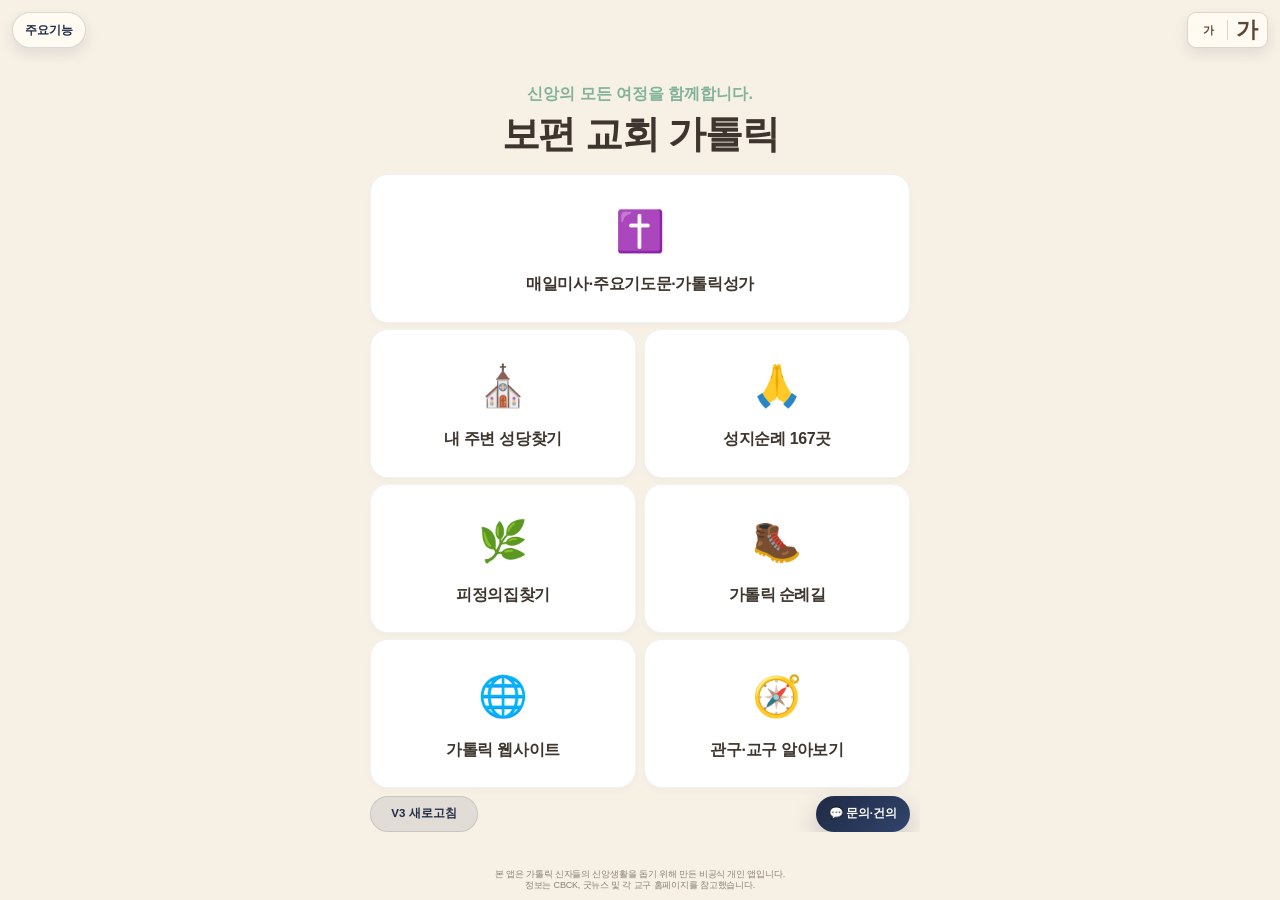
==== commit 9e4c5444: "Add files via upload" ====
--- a/index.html
+++ b/index.html
@@ -32,7 +32,7 @@
 })();
 </script>
 <script>
-/* V3-12: patches.js가 로드되기 전 첫 커버 Back도 먼저 잡는 최소 조기 가드.
+/* V3: patches.js가 로드되기 전 첫 커버 Back도 먼저 잡는 최소 조기 가드.
    실패했던 hash/query URL trap은 사용하지 않고, 같은 URL의 root/trap 한 쌍만 만든다. */
 (function(){
   'use strict';
@@ -236,7 +236,7 @@
     }
     add(docH); add(innerH); add(vvH);
     if(!values.length) return 0;
-    // V3-12: iOS/Android에서 저장된 작은 viewport 또는 visualViewport 값 때문에
+    // V3: iOS/Android에서 저장된 작은 viewport 또는 visualViewport 값 때문에
     // 커버 하단이 위로 뜨는 현상을 줄인다. 키보드가 열린 것으로 보이는 경우만
     // visualViewport 축소값을 제외하고, 일반 커버 화면은 가장 넓은 높이 기준을 쓴다.
     var keyboardLikely = !!(vvH && innerH && vvH / innerH < 0.78);
@@ -327,7 +327,7 @@
 })();
 </script>
 <script>
-/* V3-12: iPhone/PWA 전체 화면 높이 안정화.
+/* V3: iPhone/PWA 전체 화면 높이 안정화.
    iOS에서 visualViewport가 일시적으로 작아진 값을 오래 붙잡아
    기도문·목록·관구교구 지도 하단에 큰 빈 공간이 생기는 현상을 줄인다.
    상태바 색상과 Android 레이아웃은 건드리지 않는다. */
@@ -486,29 +486,29 @@
 <meta name="application-name" content="가톨릭길동무">
 <meta name="mobile-web-app-capable" content="yes">
 <meta name="theme-color" content="#0e1535">
-<link rel="manifest" href="manifest.json?v=V3-12">
-<link rel="apple-touch-icon" href="icon-192x192.png?v=V3-12">
+<link rel="manifest" href="manifest.json?v=V3">
+<link rel="apple-touch-icon" href="icon-192x192.png?v=V3">
 <meta name="format-detection" content="telephone=no">
 <meta name="description" content="가톨릭길동무 - 가톨릭 신앙생활 종합 앱">
 <meta property="og:type" content="website">
 <meta property="og:site_name" content="가톨릭길동무">
 <meta property="og:title" content="가톨릭길동무">
 <meta property="og:description" content="성지 · 성당 · 기도문 · 순례길 · 가톨릭 웹사이트 안내">
-<meta property="og:image" content="icon-512x512.png?v=V3-12">
+<meta property="og:image" content="icon-512x512.png?v=V3">
 <meta property="og:image:width" content="512">
 <meta property="og:image:height" content="512">
 <meta name="twitter:card" content="summary">
 <meta name="twitter:title" content="가톨릭길동무">
 <meta name="twitter:description" content="성지 · 성당 · 기도문 · 순례길 · 가톨릭 웹사이트 안내">
-<meta name="twitter:image" content="icon-512x512.png?v=V3-12">
+<meta name="twitter:image" content="icon-512x512.png?v=V3">
 <title>가톨릭길동무</title>
-<link rel="icon" type="image/png" href="icon-192x192.png?v=V3-12">
+<link rel="icon" type="image/png" href="icon-192x192.png?v=V3">
 <link rel="preconnect" href="https://fonts.googleapis.com">
 <link rel="stylesheet" href="https://cdnjs.cloudflare.com/ajax/libs/font-awesome/6.4.0/css/all.min.css">
 <link href="https://fonts.googleapis.com/css2?family=Noto+Sans+KR:wght@400;500;600;700&display=swap" rel="stylesheet">
 
 <style id="oai-initial-bg">html,body{margin:0;width:100%;height:100%;min-height:100%;background:#0e1535;overflow:hidden;color-scheme:light;}#cover{background:#0e1535;min-height:100%;}#app{background:#f8f6f2;display:none;}</style>
-<link rel="stylesheet" href="style.css?v=V3-12">
+<link rel="stylesheet" href="style.css?v=V3">
 </head>
 <body>
 <div id="missa-view" role="dialog" aria-modal="true" aria-label="매일미사">
@@ -652,8 +652,8 @@
       <!-- 커버 하단 작업줄: 새로고침 + 문의·건의 -->
       <div id="cover-action-row" aria-label="커버 보조 기능">
         <div id="cover-update-box">
-          <button id="cover-update-btn" type="button" data-target-version="V3-12" aria-label="짧게 누르면 새로고침, 더 길게 누르면 앱 캐시 초기화">
-            <span class="oai-cover-version-main">V3</span><span class="oai-cover-version-sub">-12</span> 새로고침
+          <button id="cover-update-btn" type="button" data-target-version="V3" aria-label="짧게 누르면 새로고침, 더 길게 누르면 앱 캐시 초기화">
+            V3 새로고침
           </button>
           <div id="cover-update-hint" aria-live="polite">아래 버전과 다릅니다. 눌러서 최신 파일을 다시 받아 주세요.</div>
         </div>
@@ -682,30 +682,30 @@
         <div class="ios-safari-step">
           <b>1</b>
           <span>카카오톡 하단 버튼 4개 중 <strong>오른쪽 끝 버튼</strong>을 누르세요.</span>
-          <img data-src="ios-install-step1-kakao-bottom-buttons.png?v=V3-12" alt="카카오톡 오른쪽 아래 버튼 모양" width="945" height="248" loading="lazy" decoding="async">
+          <img data-src="ios-install-step1-kakao-bottom-buttons.png?v=V3" alt="카카오톡 오른쪽 아래 버튼 모양" width="945" height="248" loading="lazy" decoding="async">
         </div>
         <div class="ios-safari-step">
           <b>2</b>
           <span>공유 화면에서 <strong>Safari로 열기</strong>를 누르세요.</span>
-          <img data-src="ios-install-step2-safari-open.png?v=V3-12" alt="Safari로 열기 버튼" width="880" height="755" loading="lazy" decoding="async" fetchpriority="low">
+          <img data-src="ios-install-step2-safari-open.png?v=V3" alt="Safari로 열기 버튼" width="880" height="755" loading="lazy" decoding="async" fetchpriority="low">
         </div>
         <div class="ios-safari-step">
           <b>3</b>
           <span>Safari로 열린 뒤, 화면 <strong>오른쪽 아래 ··· 버튼</strong>을 누르세요.</span>
           <div class="ios-safari-shot ios-safari-shot-more">
-            <img data-src="KakaoTalk_20260514_134255658_04.jpg?v=V3-12" alt="Safari 오른쪽 아래 더보기 버튼" width="960" height="307" loading="lazy" decoding="async">
+            <img data-src="KakaoTalk_20260514_134255658_04.jpg?v=V3" alt="Safari 오른쪽 아래 더보기 버튼" width="960" height="307" loading="lazy" decoding="async">
             <i class="ios-gold-highlight" aria-hidden="true"></i>
           </div>
         </div>
         <div class="ios-safari-step">
           <b>4</b>
           <span>열린 메뉴에서 <strong>공유</strong>를 누르세요.</span>
-          <img data-src="ios-install-step3-share-menu.png?v=V3-12" alt="Safari 공유 버튼" width="750" height="580" loading="lazy" decoding="async" fetchpriority="low">
+          <img data-src="ios-install-step3-share-menu.png?v=V3" alt="Safari 공유 버튼" width="750" height="580" loading="lazy" decoding="async" fetchpriority="low">
         </div>
         <div class="ios-safari-step">
           <b>5</b>
           <span>목록을 아래로 내려 <strong>홈 화면에 추가</strong>를 누르세요.</span>
-          <img data-src="ios-install-step4-home-screen.png?v=V3-12" alt="홈 화면에 추가 버튼" width="865" height="750" loading="lazy" decoding="async" fetchpriority="low">
+          <img data-src="ios-install-step4-home-screen.png?v=V3" alt="홈 화면에 추가 버튼" width="865" height="750" loading="lazy" decoding="async" fetchpriority="low">
         </div>
       </div>
     </div>
@@ -770,7 +770,7 @@
   📲 홈 화면에 앱 설치하기
 </button>
 </div>
-<script src="app.js?v=V3-12"></script>
+<script src="app.js?v=V3"></script>
 <div id="oai-category-entry-veil" aria-hidden="true"></div>
 <div id="app"><div id="tabbar"><button id="tab-btn-nearby" class="tab-btn" data-tab="nearby"><span class="tab-icon">📍</span><span id="tab-nearby-lbl">내주변</span></button><button id="tab-btn-list" class="tab-btn" data-tab="list"><span class="tab-icon">📋</span><span id="tab-list-lbl">목록</span></button><button id="tab-btn-region" class="tab-btn" data-tab="region"><span class="tab-icon">🔍</span>지역검색
     </button><button id="tab-btn-route" class="tab-btn" data-tab="route"><span class="tab-icon">🧭</span>길찾기
@@ -784,7 +784,7 @@
               style="flex-shrink:0;">📍 현위치</button></div><div id="rs-end-box" class="rs-end-box"><div class="rs-dot" style="background:#e53935;"></div><span class="rs-lbl empty" id="rs-end-lbl">도착지를 선택하세요</span><button class="rs-x" id="rs-end-x"
               style="display:none" aria-label="도착지 지우기">×</button></div></div><div style="display:flex;align-items:center;padding-left:10px;"><button id="rs-swap-btn" class="rs-swap-btn" aria-label="출발지·도착지 바꾸기">⇅</button></div></div><button id="rs-search-btn">
         🔍 경로 검색
-      </button></div><div id="rs-bottom" style="padding:10px 14px 14px;"><div id="rs-result" style="display:none;"><div class="rs-result"><div class="rs-stats"><div class="rs-stat"><div class="rs-stat-lbl">🛣 도로 거리</div><div class="rs-stat-val"><span id="rs-km">—</span><span class="rs-stat-unit"> km</span></div></div><div class="rs-stat"><div class="rs-stat-lbl">🚗 소요시간</div><div class="rs-stat-val"><span id="rs-time">—</span></div></div></div><div class="rs-note" id="rs-note"></div><div class="route-btns"><button id="rs-kakao-btn" class="btn-kakao-route">🗺 카카오내비</button><button id="rs-reset-btn" class="btn-route-reset">↩ 다시선택</button></div></div></div><div class="rs-hint" id="rs-hint">출발·도착을 탭하거나<br>지도에서 마커를 직접 탭하세요</div></div></div><div id="info-card"><div class="ic-header"><div class="ic-name" id="ic-name"></div><button id="ic-close-btn" class="ic-close-btn" aria-label="닫기">×</button></div><div class="ic-body"><div class="ic-meta"><span class="ic-sub" id="ic-sub"></span><span class="ic-type-badge" id="ic-type"></span></div><div class="ic-addr-row"><div class="ic-addr-left"><div class="ic-addr-lbl">주소</div><div class="ic-addr-val" id="ic-addr"></div></div><div class="ic-dist-col" id="ic-dist-col"><div class="ic-dist-lbl">내위치에서 거리</div><div class="ic-dist-box" id="ic-dist"></div></div></div><div class="ic-btn-row"><a class="ic-tel-btn" id="ic-tel-link" href="#" style="display:none"><span class="ic-tel-icon">📞</span><span class="ic-tel" id="ic-tel"></span></a><button id="ic-route-btn" class="ic-route-btn">경로검색</button></div><div class="ic-links" id="ic-links-row" style="display:none;padding:7px 14px 0;"><a class="ic-link-btn ic-hp-btn" id="ic-hp" href="#" target="_blank" style="display:none">🌐 홈페이지</a><button class="ic-link-btn ic-guide-btn" id="ic-guide" style="display:none">✝ 성지 상세페이지</button></div><div style="padding:7px 14px 0;"><button class="btn-kakao-nav" id="ic-kakao-nav">🗺️ 카카오내비</button></div></div></div><div id="srch-modal" role="dialog" aria-modal="true" aria-label="장소 검색"><div class="sm-inner"><div class="sm-hd"><span class="sm-title" id="sm-title">성지 검색</span><button id="sm-close-btn" class="sm-x" aria-label="검색 닫기">×</button></div><div class="sm-filter" id="sm-filter-bar"></div><div class="sm-srch"><div class="sm-si"><span>🔍</span><input type="text" id="sm-inp" placeholder="이름 또는 장소 입력" aria-label="장소 이름 입력"
+      </button></div><div id="rs-bottom" style="padding:10px 14px 14px;"><div id="rs-result" style="display:none;"><div class="rs-result"><div class="rs-stats"><div class="rs-stat"><div class="rs-stat-lbl">🛣 도로 거리</div><div class="rs-stat-val"><span id="rs-km">—</span><span class="rs-stat-unit"> km</span></div></div><div class="rs-stat"><div class="rs-stat-lbl">🚗 소요시간</div><div class="rs-stat-val"><span id="rs-time">—</span></div></div></div><div class="rs-note" id="rs-note"></div><div class="route-btns"><button id="rs-kakao-btn" class="btn-kakao-route">🗺 카카오내비</button><button id="rs-reset-btn" class="btn-route-reset">↩ 다시선택</button></div></div></div><div class="rs-hint" id="rs-hint">출발·도착을 탭하거나<br>지도에서 마커를 직접 탭하세요</div></div></div><div id="info-card"><div class="ic-header"><div class="ic-name" id="ic-name"></div><button id="ic-close-btn" class="ic-close-btn" aria-label="닫기">×</button></div><div class="ic-body"><div class="ic-meta"><span class="ic-sub" id="ic-sub"></span><span class="ic-type-badge" id="ic-type"></span></div><div class="ic-addr-row"><div class="ic-addr-left"><div class="ic-addr-lbl">주소</div><div class="ic-addr-val" id="ic-addr"></div></div><div class="ic-dist-col" id="ic-dist-col"><div class="ic-dist-lbl">내위치에서 거리</div><div class="ic-dist-box" id="ic-dist"></div></div></div><div class="ic-btn-row"><a class="ic-tel-btn" id="ic-tel-link" href="#" style="display:none"><span class="ic-tel-icon">📞</span><span class="ic-tel" id="ic-tel"></span></a><button id="ic-route-btn" class="ic-route-btn">경로검색</button></div><div class="ic-links" id="ic-links-row" style="display:none;padding:7px 14px 0;"><a class="ic-link-btn ic-hp-btn" id="ic-hp" href="#" target="_blank" style="display:none">홈페이지</a><button class="ic-link-btn ic-guide-btn" id="ic-guide" style="display:none">성지 상세페이지</button></div><div style="padding:7px 14px 0;"><button class="btn-kakao-nav" id="ic-kakao-nav">카카오내비</button></div></div></div><div id="srch-modal" role="dialog" aria-modal="true" aria-label="장소 검색"><div class="sm-inner"><div class="sm-hd"><span class="sm-title" id="sm-title">성지 검색</span><button id="sm-close-btn" class="sm-x" aria-label="검색 닫기">×</button></div><div class="sm-filter" id="sm-filter-bar"></div><div class="sm-srch"><div class="sm-si"><span>🔍</span><input type="text" id="sm-inp" placeholder="이름 또는 장소 입력" aria-label="장소 이름 입력"
             autocomplete="off" autocorrect="off" autocapitalize="off" spellcheck="false" inputmode="search" enterkeyhint="done"></div></div><div style="display:flex;border-bottom:1px solid #eee;flex-shrink:0;background:#f8f9fc;" id="sm-tab-bar"><button class="sm-tab active" id="sm-tab-cat">성지/성당/피정</button><button class="sm-tab" id="sm-tab-place">일반장소</button></div><div class="sm-body" id="sm-body"></div><div class="sm-body" id="sm-body-place" style="display:none;"></div></div></div></div>
 <div id="web-view" role="dialog" aria-modal="true" aria-label="가톨릭 웹사이트" class="module-view">
   <div class="module-bar web">
@@ -846,13 +846,13 @@
     </div>
   </div>
 </div>
-<script src="web.js?v=V3-12"></script>
+<script src="web.js?v=V3"></script>
 
 <div id="qna-view" role="dialog" aria-modal="true" aria-label="문의·건의" class="module-view"><div class="module-bar qna"><div class="module-bar-main"><div class="module-bar-ico">✝</div><div class="module-bar-txt"><div class="module-bar-title">문의·건의</div><div class="module-bar-sub">질문, 오류, 수정요청을 남겨주세요</div></div></div><button id="qna-close-btn" class="module-close" aria-label="문의·건의 닫기">×</button></div><div class="qna-body"><div class="qna-tabs"><button id="qna-tab-write" class="qna-tab on" type="button">작성</button></div><div class="qna-list" id="qna-list"></div></div></div>
 
-<script src="patches.js?v=V3-12"></script>
-
-<script src="sw-update.js?v=V3-12"></script>
+<script src="patches.js?v=V3"></script>
+
+<script src="sw-update.js?v=V3"></script>
 
 
 
--- a/style.css
+++ b/style.css
@@ -2355,7 +2355,7 @@
 #cover-update-btn:active { transform: scale(.985); }
 #cover-update-btn:disabled { opacity: .62; }
 
-/* V3-12: 커버 새로고침 버튼 버전 세부번호 축소 표시 */
+/* V3: 커버 새로고침 버튼 버전 세부번호 축소 표시 */
 #cover-update-btn .oai-cover-version-sub {
   font-size: 0.68em;
   vertical-align: baseline;
@@ -2789,7 +2789,7 @@
 @keyframes oaiStabilityVeilOut { from { opacity: 1; } to { opacity: 0; } }
 @keyframes oaiStabilitySpin { to { transform: rotate(360deg); } }
 
-html.oai-returning *, html.oai-diocese-returning * { transition: none; animation: none; scroll-behavior: auto; }
+html.oai-returning * { transition: none; animation: none; scroll-behavior: auto; }
 html.oai-cover-resizing #cover, html.oai-cover-resizing #cover * { transition: none; animation: none; }
 
 /* 진입 효과: 카테고리/문의는 0.7초 overlay dissolve, 팝업은 0.5초 fade. 지도형 3개는 제외한다. */
@@ -3407,7 +3407,7 @@
 /* 키보드 오픈 시 sheet 위치 보정 */
 html.kb-open .sheet.open { bottom: 0; }
 
-/* V3-12: 성당 글로시 슬레이트 그레이 · 피정의집 세이지 그린 재조정 */
+/* V3: 성당 글로시 슬레이트 그레이 · 피정의집 세이지 그린 재조정 */
 html.parish-mode #srch-modal #sm-tab-bar .sm-tab.active{background:linear-gradient(135deg,#374151,#4B5563)!important;color:#fff!important;border-color:transparent!important}
 html.retreat-mode #srch-modal #sm-tab-bar .sm-tab.active{background:linear-gradient(135deg,#3F6F5A,#4F846C)!important;color:#fff!important;border-color:transparent!important}
 html.parish-mode .nearby-num{background:#4B5563!important;color:#fff!important}
@@ -3416,7 +3416,7 @@
 html.retreat-mode .nearby-dist,html.retreat-mode .region-list-hd,html.retreat-mode .ric-lbl{color:#4F846C!important}
 
 /* ============================================================
-   V3-12 색상 정리 — 성지 고유색 유지 / 성당 그레이 / 피정의집 세이지
+   V3 색상 정리 — 성지 고유색 유지 / 성당 그레이 / 피정의집 세이지
    - 기능·HTML·JS 변경 없음
    - 성지의 기존 고유색(red/green/blue)은 건드리지 않음
    - 모든 목록 이름은 검정으로 통일
@@ -3586,7 +3586,7 @@
 
 
 /* ============================================================
-   V3-12 색상 보정 — 목록명 검정 / 제목 흰색 / 검색 탭바 흰색 / 번호색 통일
+   V3 색상 보정 — 목록명 검정 / 제목 흰색 / 검색 탭바 흰색 / 번호색 통일
    - 기능·HTML·JS 변경 없음
    - 성지 고유색(red/green/blue)은 유지
    ============================================================ */
@@ -3710,7 +3710,7 @@
 
 
 /* ============================================================
-   V3-12 최종 색상 보정
+   V3 최종 색상 보정
    - 성지 고유색은 유지하되 상단 활성 탭만 성지 카테고리색으로 통일
    - 성당 내주변 번호색은 성당 카테고리색으로 통일
    - 피정의집 카테고리색과 내주변 번호색을 동일 기준으로 통일
@@ -3832,7 +3832,7 @@
 
 
 /* ============================================================
-   V3-12 현재 위치/피정의집 색상 재정리
+   V3 현재 위치/피정의집 색상 재정리
    - 피정의집 카테고리색 = 내주변 번호색(#3F6F5A)
    - 현재 위치는 출발지 라벨에 표시
    ============================================================ */
@@ -3889,7 +3889,7 @@
 
 
 /* ============================================================
-   V3-12 인포카드 글자 + 피정의집 글로시 세이지 최종 보정
+   V3 인포카드 글자 + 피정의집 글로시 세이지 최종 보정
    - 기능/JS/뒤로가기/보호창/외부복귀 변경 없음
    - 인포카드 텍스트 1px 확대
    - 피정의집 카테고리 색을 파스텔이 아닌 고급 세이지 그린으로 통일
@@ -3993,7 +3993,7 @@
 
 
 /* ============================================================
-   V3-12 럭셔리 색상 최종 보강
+   V3 럭셔리 색상 최종 보강
    - 성당: 글로시 차콜 그레이
    - 피정의집: 글로시 올리브 세이지
    - 성지 고유색은 변경하지 않음
@@ -4110,7 +4110,7 @@
 
 
 /* ============================================================
-   V3-12 최종 색상 보정
+   V3 최종 색상 보정
    - 성당: 글로시 차콜 그레이
    - 피정의집: 글로시 올리브 세이지
    - 피정의집 찾기 목록 앞 점: 빨간색
@@ -4183,7 +4183,7 @@
   border-color:transparent!important;
 }
 
-/* V3-12: 커버 하단 안정화 / 하단 버전 표시 숨김 / 안내문구 중앙 정렬 */
+/* V3: 커버 하단 안정화 / 하단 버전 표시 숨김 / 안내문구 중앙 정렬 */
 #cover-bottom-note {
   left: 50% !important;
   right: auto !important;
@@ -4202,7 +4202,7 @@
   text-align: center !important;
 }
 
-/* V3-12: 하단 버전 배지는 내부 비교용으로만 유지하고 화면에서는 숨김 */
+/* V3: 하단 버전 배지는 내부 비교용으로만 유지하고 화면에서는 숨김 */
 #cover #oai-build-marker {
   display: none !important;
   visibility: hidden !important;
@@ -4210,7 +4210,7 @@
   pointer-events: none !important;
 }
 
-/* V3-12: iPhone/PWA 전체 viewport 높이 안정화
+/* V3: iPhone/PWA 전체 viewport 높이 안정화
    - 상태바 아이보리 색은 유지
    - iOS에서 작게 잡힌 viewport 값 때문에 기도문/목록/관구교구 지도 아래에 빈 공간이 생기는 현상을 줄인다.
    - Android 레이아웃에는 적용하지 않는다. */
@@ -4243,7 +4243,7 @@
 }
 
 
-/* V3-12: 성당 카테고리 로딩 십자가 기준으로 내부 로딩 통일
+/* V3: 성당 카테고리 로딩 십자가 기준으로 내부 로딩 통일
    - .map-loading-icon의 금빛 십자가 회전 기준을 유지
    - 피정의집·성지·외부복귀·새로고침 안정막도 같은 십자가/속도 사용
    - transform translate와 회전 애니메이션이 충돌하지 않도록 margin 중심 정렬 사용 */
@@ -4288,7 +4288,7 @@
 }
 
 
-/* V3-12: 관구·교구 / 문의 이동 로딩도 성당 십자가 회전 기준으로 통일
+/* V3: 관구·교구 / 문의 이동 로딩도 성당 십자가 회전 기준으로 통일
    - diocese-loading의 기존 missa-spinner를 십자가 회전으로 표시
    - 관구·교구 외부 홈페이지 복귀 중에도 같은 십자가 기준 유지
    - 문의 페이지 이동 전 안정막도 같은 십자가 기준 사용 */
@@ -4318,36 +4318,7 @@
   color: #6B7280 !important;
   font-weight: 600 !important;
 }
-html.oai-diocese-returning::before {
-  content: "" !important;
-  position: fixed !important;
-  inset: 0 !important;
-  z-index: 2147483000 !important;
-  background: var(--bg-unified, #f5f0e8) !important;
-  pointer-events: none !important;
-}
-html.oai-diocese-returning::after {
-  content: '✝' !important;
-  position: fixed !important;
-  left: 50% !important;
-  top: 50% !important;
-  width: 42px !important;
-  height: 42px !important;
-  margin: -21px 0 0 -21px !important;
-  display: flex !important;
-  align-items: center !important;
-  justify-content: center !important;
-  color: var(--gold, #d4aa6a) !important;
-  font-size: 36px !important;
-  font-weight: 800 !important;
-  line-height: 1 !important;
-  animation: spin 2s linear infinite !important;
-  pointer-events: none !important;
-  z-index: 2147483001 !important;
-}
-
-
-/* V3-12: 로딩 십자가 회전 고정
+/* V3: 로딩 십자가 회전 고정
    - transform:none !important가 keyframe transform을 막지 않도록 별도 키프레임 사용
    - 성당/성지/피정의집/관구교구/외부복귀/새로고침 안정막 모두 같은 회전 속도 */
 @keyframes oaiLoadingCrossSpinV37 {
@@ -4358,8 +4329,7 @@
 #diocese-loading .missa-spinner,
 #oai-category-entry-veil::after,
 html.oai-stability-veil::after,
-html.oai-external-return-freeze::after,
-html.oai-diocese-returning::after {
+html.oai-external-return-freeze::after {
   animation-name: oaiLoadingCrossSpinV37 !important;
   animation-duration: 2s !important;
   animation-timing-function: linear !important;
@@ -4368,23 +4338,7 @@
 }
 
 
-/* V3-12: Android PWA 하단 시스템 내비게이션바 네이비 보강
-   - iPhone/iOS 전용 레이아웃은 건드리지 않음
-   - PWA/Chrome이 하단 시스템 영역에 페이지 배경을 반영하는 경우 네이비가 보이도록 html/body 배경만 보강
-   - 화면 내부 커버·카드·지도 배치는 변경하지 않음 */
-html.android-device,
-html.android-device body {
-  background-color: var(--navy, #0e1535) !important;
-}
-html.android-device body {
-  min-height: 100vh;
-}
-html.android-device.android-pwa {
-  background-color: var(--navy, #0e1535) !important;
-}
-
-
-/* V3-12: 짧은 화면 전환에서는 회전 십자가를 바로 보이지 않게 함
+/* V3: 짧은 화면 전환에서는 회전 십자가를 바로 보이지 않게 함
    - 짧은 카테고리 진입/복귀에서는 어지럽지 않게 숨김
    - 로딩이 길어질 때만 십자가가 나타나 회전
    - 첫 진입 화면/앱 아이콘/기존 로직은 변경하지 않음 */
@@ -4396,8 +4350,7 @@
 #diocese-loading .missa-spinner,
 #oai-category-entry-veil::after,
 html.oai-stability-veil::after,
-html.oai-external-return-freeze::after,
-html.oai-diocese-returning::after {
+html.oai-external-return-freeze::after {
   opacity: 0 !important;
   animation-name: oaiLoadingCrossSpinV37, oaiLoadingCrossDelayedRevealV310 !important;
   animation-duration: 2s, .12s !important;
@@ -4408,8 +4361,8 @@
 }
 
 
-/* V3-12: 새로고침 / 외부 페이지 복귀 때는 로딩 십자가 즉시 표시
-   - 카테고리 짧은 진입은 V3-10처럼 지연 표시 유지
+/* V3: 새로고침 / 외부 페이지 복귀 때는 로딩 십자가 즉시 표시
+   - 카테고리 짧은 진입은 V3처럼 지연 표시 유지
    - refresh/reload/background/external-leave/external-return 안정막은 바로 십자가가 보이도록 override */
 html.oai-stability-veil[data-oai-stability-reason*="refresh"]::after,
 html.oai-stability-veil[data-oai-stability-reason*="reload"]::after,
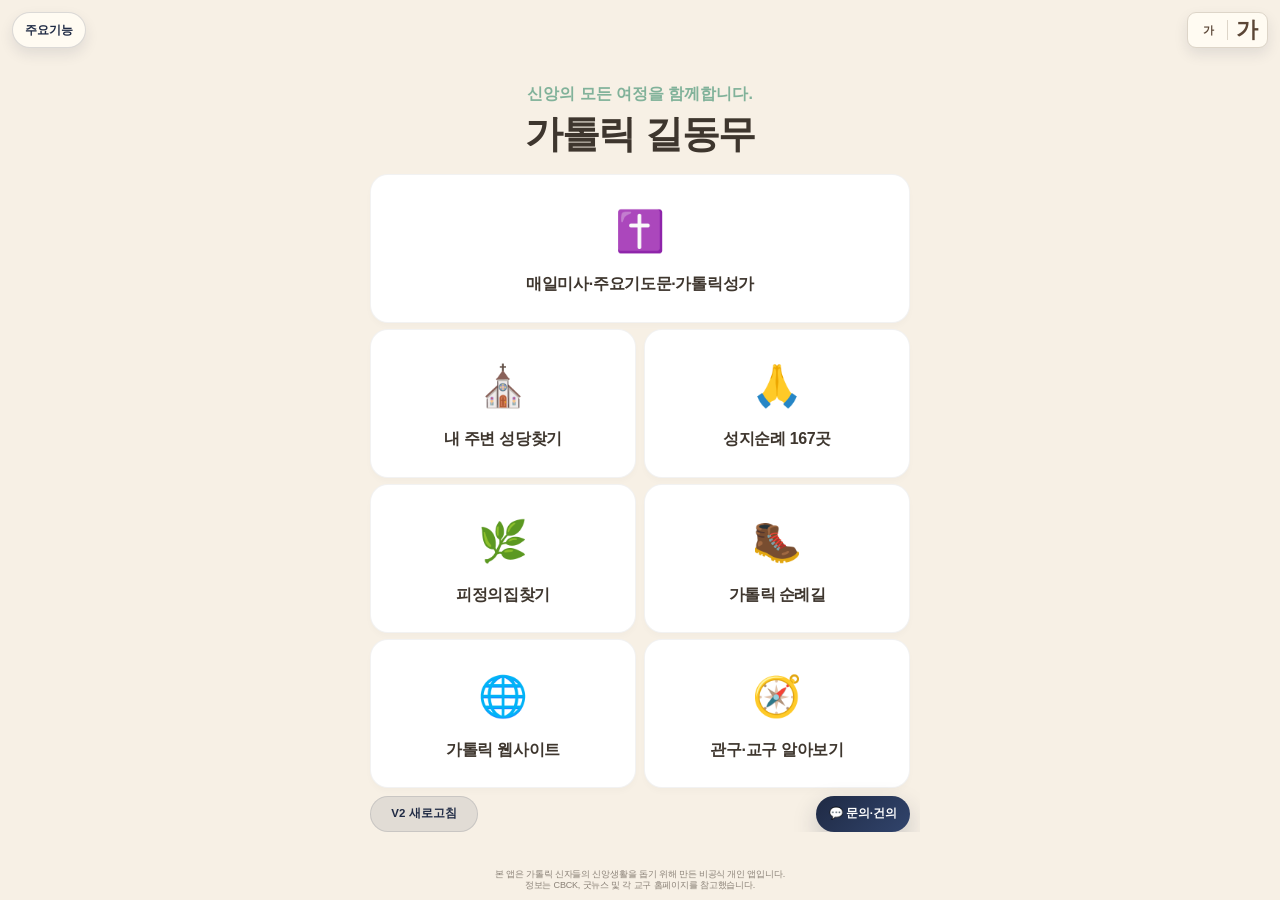
==== commit 11b7bd26: "Add files via upload" ====
--- a/index.html
+++ b/index.html
@@ -1,7 +1,7 @@
 <!DOCTYPE html>
-<html lang="ko" class="oai-font-global" style="background:#0e1535;">
+<html lang="ko" class="oai-font-global" style="background:#f5f0e8;">
 <head>
-<style id="oai-first-entry-bg">html,body{margin:0;width:100%;min-height:100%;background:#0e1535;color-scheme:light;}body{background:#0e1535;}</style>
+<style id="oai-first-entry-bg">html,body{margin:0;width:100%;min-height:100%;background:#f5f0e8;color-scheme:light;}body{background:#f5f0e8;}</style>
 <style id="oai-refresh-veil-early-style">
 /* 새로고침 직후 style.css가 아직 도착하지 않은 첫 페인트도 아이보리 보호막으로 덮는다. */
 html.oai-stability-veil { background:#f5f0e8 !important; }
@@ -14,6 +14,31 @@
 @keyframes oaiStabilitySpin { to { transform:rotate(360deg); } }
 </style>
 
+<style id="oai-first-entry-intro-style">
+html.oai-internal-no-return-effect *,
+html.oai-internal-no-return-effect #cover > * {
+  transition:none !important;
+  animation:none !important;
+  scroll-behavior:auto !important;
+}
+html.oai-internal-no-return-effect #cover > * {
+  opacity:1 !important;
+  visibility:visible !important;
+}
+/* V3-22: 첫 진입 십자가 사진/금색 십자가 연출을 모두 제거하고, 커버만 안정적으로 표시한다. */
+html.oai-first-entry-intro::before,
+html.oai-first-entry-intro::after,
+html.oai-cover-first-reveal #cover > * {
+  content:"" !important;
+  display:none !important;
+  opacity:0 !important;
+  visibility:hidden !important;
+  background-image:none !important;
+  animation:none !important;
+  transition:none !important;
+}
+</style>
+
 <script>
 (function(){
   var ua = navigator.userAgent.toLowerCase();
@@ -32,7 +57,7 @@
 })();
 </script>
 <script>
-/* V3: patches.js가 로드되기 전 첫 커버 Back도 먼저 잡는 최소 조기 가드.
+/* V3-22: patches.js가 로드되기 전 첫 커버 Back도 먼저 잡는 최소 조기 가드.
    실패했던 hash/query URL trap은 사용하지 않고, 같은 URL의 root/trap 한 쌍만 만든다. */
 (function(){
   'use strict';
@@ -178,7 +203,7 @@
               sessionStorage.removeItem('oai_refresh_veil_reason');
               sessionStorage.removeItem('oai_refresh_veil_visible_until');
             }catch(_e){}
-          }, 180);
+          }, 80);
         }catch(_e){}
       }, Math.max(9000, showFor + 7800));
     }else if(until){
@@ -215,8 +240,20 @@
   var KEY = 'oai_cover_vh_px_v48';
   var WIDTH_KEY = 'oai_cover_width_px_v48';
   var root = document.documentElement;
-  root.classList.add('oai-cover-booting');
+  var isInternalNoEffectReturn = false;
+  try{
+    var internalUntil = parseInt(sessionStorage.getItem('oai_internal_return_no_effect_until') || '0', 10) || 0;
+    var internalNow = Date.now ? Date.now() : new Date().getTime();
+    isInternalNoEffectReturn = sessionStorage.getItem('oai_internal_return_no_effect_once') === '1' || (internalUntil && internalNow < internalUntil);
+  }catch(_e){}
   function now(){ return Date.now ? Date.now() : new Date().getTime(); }
+  if(!isInternalNoEffectReturn){
+    root.classList.add('oai-cover-booting');
+  }else{
+    root.classList.remove('oai-cover-booting','oai-first-entry-intro','oai-cover-under-intro-reveal','oai-cover-first-reveal');
+    root.classList.add('oai-internal-no-return-effect');
+    setTimeout(function(){ try{ root.classList.remove('oai-internal-no-return-effect'); }catch(_e){} }, 420);
+  }
   function readStored(){
     try{
       var v = parseFloat(localStorage.getItem(KEY) || '');
@@ -236,7 +273,7 @@
     }
     add(docH); add(innerH); add(vvH);
     if(!values.length) return 0;
-    // V3: iOS/Android에서 저장된 작은 viewport 또는 visualViewport 값 때문에
+    // V3-22: iOS/Android에서 저장된 작은 viewport 또는 visualViewport 값 때문에
     // 커버 하단이 위로 뜨는 현상을 줄인다. 키보드가 열린 것으로 보이는 경우만
     // visualViewport 축소값을 제외하고, 일반 커버 화면은 가장 넓은 높이 기준을 쓴다.
     var keyboardLikely = !!(vvH && innerH && vvH / innerH < 0.78);
@@ -307,7 +344,7 @@
     try{
       root.classList.add('oai-cover-resizing');
       clearTimeout(settleTimer);
-      settleTimer = setTimeout(function(){ root.classList.remove('oai-cover-resizing'); }, 180);
+      settleTimer = setTimeout(function(){ root.classList.remove('oai-cover-resizing'); }, 80);
     }catch(e){}
   }
   function scheduleSettle(reason){
@@ -320,14 +357,17 @@
   if(window.visualViewport){
     window.visualViewport.addEventListener('resize', function(){ scheduleSettle('visualViewport'); }, {passive:true});
   }
-  if(document.readyState === 'loading') document.addEventListener('DOMContentLoaded', function(){ afterStableFirstPaint(releaseBooting); }, {once:true});
-  else afterStableFirstPaint(releaseBooting);
-  window.addEventListener('load', function(){ afterStableFirstPaint(releaseBooting); }, {once:true});
+  // V3-22: 첫 진입 십자가 사진/효과 없이 커버 높이 안정화만 유지한다.
+  if(!isInternalNoEffectReturn){
+    if(document.readyState === 'loading') document.addEventListener('DOMContentLoaded', function(){ afterStableFirstPaint(releaseBooting); }, {once:true});
+    else afterStableFirstPaint(releaseBooting);
+    window.addEventListener('load', function(){ afterStableFirstPaint(releaseBooting); }, {once:true});
+  }
   window.oaiSettleCoverSize = settleCoverSize;
 })();
 </script>
 <script>
-/* V3: iPhone/PWA 전체 화면 높이 안정화.
+/* V3-22: iPhone/PWA 전체 화면 높이 안정화.
    iOS에서 visualViewport가 일시적으로 작아진 값을 오래 붙잡아
    기도문·목록·관구교구 지도 하단에 큰 빈 공간이 생기는 현상을 줄인다.
    상태바 색상과 Android 레이아웃은 건드리지 않는다. */
@@ -410,7 +450,7 @@
   function schedule(reason){
     clearTimeout(settleTimer);
     settleTimer = setTimeout(function(){ settle(reason); }, 60);
-    setTimeout(function(){ settle(reason + '-late'); }, 280);
+    setTimeout(function(){ settle(reason + '-late'); }, 80);
     setTimeout(function(){ settle(reason + '-final'); }, 720);
   }
 
@@ -485,30 +525,31 @@
 <meta name="apple-mobile-web-app-title" content="가톨릭길동무">
 <meta name="application-name" content="가톨릭길동무">
 <meta name="mobile-web-app-capable" content="yes">
-<meta name="theme-color" content="#0e1535">
-<link rel="manifest" href="manifest.json?v=V3">
-<link rel="apple-touch-icon" href="icon-192x192.png?v=V3">
+<meta name="theme-color" content="#f5f0e8">
+<link rel="manifest" href="manifest.json?v=V3-28">
+<link rel="apple-touch-icon" sizes="180x180" href="icon-512x512.png?v=V3-28">
+<link rel="apple-touch-icon-precomposed" sizes="180x180" href="icon-512x512.png?v=V3-28">
 <meta name="format-detection" content="telephone=no">
 <meta name="description" content="가톨릭길동무 - 가톨릭 신앙생활 종합 앱">
 <meta property="og:type" content="website">
 <meta property="og:site_name" content="가톨릭길동무">
 <meta property="og:title" content="가톨릭길동무">
 <meta property="og:description" content="성지 · 성당 · 기도문 · 순례길 · 가톨릭 웹사이트 안내">
-<meta property="og:image" content="icon-512x512.png?v=V3">
+<meta property="og:image" content="icon-512x512.png?v=V3-28">
 <meta property="og:image:width" content="512">
 <meta property="og:image:height" content="512">
 <meta name="twitter:card" content="summary">
 <meta name="twitter:title" content="가톨릭길동무">
 <meta name="twitter:description" content="성지 · 성당 · 기도문 · 순례길 · 가톨릭 웹사이트 안내">
-<meta name="twitter:image" content="icon-512x512.png?v=V3">
+<meta name="twitter:image" content="icon-512x512.png?v=V3-28">
 <title>가톨릭길동무</title>
-<link rel="icon" type="image/png" href="icon-192x192.png?v=V3">
+<link rel="icon" type="image/png" sizes="192x192" href="icon-192x192.png?v=V3-28">
 <link rel="preconnect" href="https://fonts.googleapis.com">
 <link rel="stylesheet" href="https://cdnjs.cloudflare.com/ajax/libs/font-awesome/6.4.0/css/all.min.css">
 <link href="https://fonts.googleapis.com/css2?family=Noto+Sans+KR:wght@400;500;600;700&display=swap" rel="stylesheet">
 
-<style id="oai-initial-bg">html,body{margin:0;width:100%;height:100%;min-height:100%;background:#0e1535;overflow:hidden;color-scheme:light;}#cover{background:#0e1535;min-height:100%;}#app{background:#f8f6f2;display:none;}</style>
-<link rel="stylesheet" href="style.css?v=V3">
+<style id="oai-initial-bg">html,body{margin:0;width:100%;height:100%;min-height:100%;background:#f5f0e8;overflow:hidden;color-scheme:light;}#cover{background:#f5f0e8;min-height:100%;}#app{background:#f8f6f2;display:none;}</style>
+<link rel="stylesheet" href="style.css?v=V3-28">
 </head>
 <body>
 <div id="missa-view" role="dialog" aria-modal="true" aria-label="매일미사">
@@ -609,7 +650,7 @@
     <div id="cover-main-block">
     <div class="cover-header">
         <div class="cover-subtitle">신앙의 모든 여정을 함께합니다.</div>
-        <h1 class="cover-title">보편 교회 가톨릭</h1>
+        <h1 class="cover-title">가톨릭 길동무</h1>
     </div>
       <div class="cover-grid">
           <button id="cc-1" class="cover-card cover-card-wide">
@@ -652,8 +693,8 @@
       <!-- 커버 하단 작업줄: 새로고침 + 문의·건의 -->
       <div id="cover-action-row" aria-label="커버 보조 기능">
         <div id="cover-update-box">
-          <button id="cover-update-btn" type="button" data-target-version="V3" aria-label="짧게 누르면 새로고침, 더 길게 누르면 앱 캐시 초기화">
-            V3 새로고침
+          <button id="cover-update-btn" type="button" data-target-version="V2" aria-label="짧게 누르면 새로고침, 더 길게 누르면 앱 캐시 초기화">
+            V2 새로고침
           </button>
           <div id="cover-update-hint" aria-live="polite">아래 버전과 다릅니다. 눌러서 최신 파일을 다시 받아 주세요.</div>
         </div>
@@ -682,30 +723,30 @@
         <div class="ios-safari-step">
           <b>1</b>
           <span>카카오톡 하단 버튼 4개 중 <strong>오른쪽 끝 버튼</strong>을 누르세요.</span>
-          <img data-src="ios-install-step1-kakao-bottom-buttons.png?v=V3" alt="카카오톡 오른쪽 아래 버튼 모양" width="945" height="248" loading="lazy" decoding="async">
+          <img data-src="ios-install-step1-kakao-bottom-buttons.png?v=V3-28" alt="카카오톡 오른쪽 아래 버튼 모양" width="945" height="248" loading="lazy" decoding="async">
         </div>
         <div class="ios-safari-step">
           <b>2</b>
           <span>공유 화면에서 <strong>Safari로 열기</strong>를 누르세요.</span>
-          <img data-src="ios-install-step2-safari-open.png?v=V3" alt="Safari로 열기 버튼" width="880" height="755" loading="lazy" decoding="async" fetchpriority="low">
+          <img data-src="ios-install-step2-safari-open.png?v=V3-28" alt="Safari로 열기 버튼" width="880" height="755" loading="lazy" decoding="async" fetchpriority="low">
         </div>
         <div class="ios-safari-step">
           <b>3</b>
           <span>Safari로 열린 뒤, 화면 <strong>오른쪽 아래 ··· 버튼</strong>을 누르세요.</span>
           <div class="ios-safari-shot ios-safari-shot-more">
-            <img data-src="KakaoTalk_20260514_134255658_04.jpg?v=V3" alt="Safari 오른쪽 아래 더보기 버튼" width="960" height="307" loading="lazy" decoding="async">
+            <img data-src="KakaoTalk_20260514_134255658_04.jpg?v=V3-28" alt="Safari 오른쪽 아래 더보기 버튼" width="960" height="307" loading="lazy" decoding="async">
             <i class="ios-gold-highlight" aria-hidden="true"></i>
           </div>
         </div>
         <div class="ios-safari-step">
           <b>4</b>
           <span>열린 메뉴에서 <strong>공유</strong>를 누르세요.</span>
-          <img data-src="ios-install-step3-share-menu.png?v=V3" alt="Safari 공유 버튼" width="750" height="580" loading="lazy" decoding="async" fetchpriority="low">
+          <img data-src="ios-install-step3-share-menu.png?v=V3-28" alt="Safari 공유 버튼" width="750" height="580" loading="lazy" decoding="async" fetchpriority="low">
         </div>
         <div class="ios-safari-step">
           <b>5</b>
           <span>목록을 아래로 내려 <strong>홈 화면에 추가</strong>를 누르세요.</span>
-          <img data-src="ios-install-step4-home-screen.png?v=V3" alt="홈 화면에 추가 버튼" width="865" height="750" loading="lazy" decoding="async" fetchpriority="low">
+          <img data-src="ios-install-step4-home-screen.png?v=V3-28" alt="홈 화면에 추가 버튼" width="865" height="750" loading="lazy" decoding="async" fetchpriority="low">
         </div>
       </div>
     </div>
@@ -770,7 +811,7 @@
   📲 홈 화면에 앱 설치하기
 </button>
 </div>
-<script src="app.js?v=V3"></script>
+<script src="app.js?v=V3-28"></script>
 <div id="oai-category-entry-veil" aria-hidden="true"></div>
 <div id="app"><div id="tabbar"><button id="tab-btn-nearby" class="tab-btn" data-tab="nearby"><span class="tab-icon">📍</span><span id="tab-nearby-lbl">내주변</span></button><button id="tab-btn-list" class="tab-btn" data-tab="list"><span class="tab-icon">📋</span><span id="tab-list-lbl">목록</span></button><button id="tab-btn-region" class="tab-btn" data-tab="region"><span class="tab-icon">🔍</span>지역검색
     </button><button id="tab-btn-route" class="tab-btn" data-tab="route"><span class="tab-icon">🧭</span>길찾기
@@ -846,13 +887,13 @@
     </div>
   </div>
 </div>
-<script src="web.js?v=V3"></script>
+<script src="web.js?v=V3-28"></script>
 
 <div id="qna-view" role="dialog" aria-modal="true" aria-label="문의·건의" class="module-view"><div class="module-bar qna"><div class="module-bar-main"><div class="module-bar-ico">✝</div><div class="module-bar-txt"><div class="module-bar-title">문의·건의</div><div class="module-bar-sub">질문, 오류, 수정요청을 남겨주세요</div></div></div><button id="qna-close-btn" class="module-close" aria-label="문의·건의 닫기">×</button></div><div class="qna-body"><div class="qna-tabs"><button id="qna-tab-write" class="qna-tab on" type="button">작성</button></div><div class="qna-list" id="qna-list"></div></div></div>
 
-<script src="patches.js?v=V3"></script>
-
-<script src="sw-update.js?v=V3"></script>
+<script src="patches.js?v=V3-28"></script>
+
+<script src="sw-update.js?v=V3-28"></script>
 
 
 
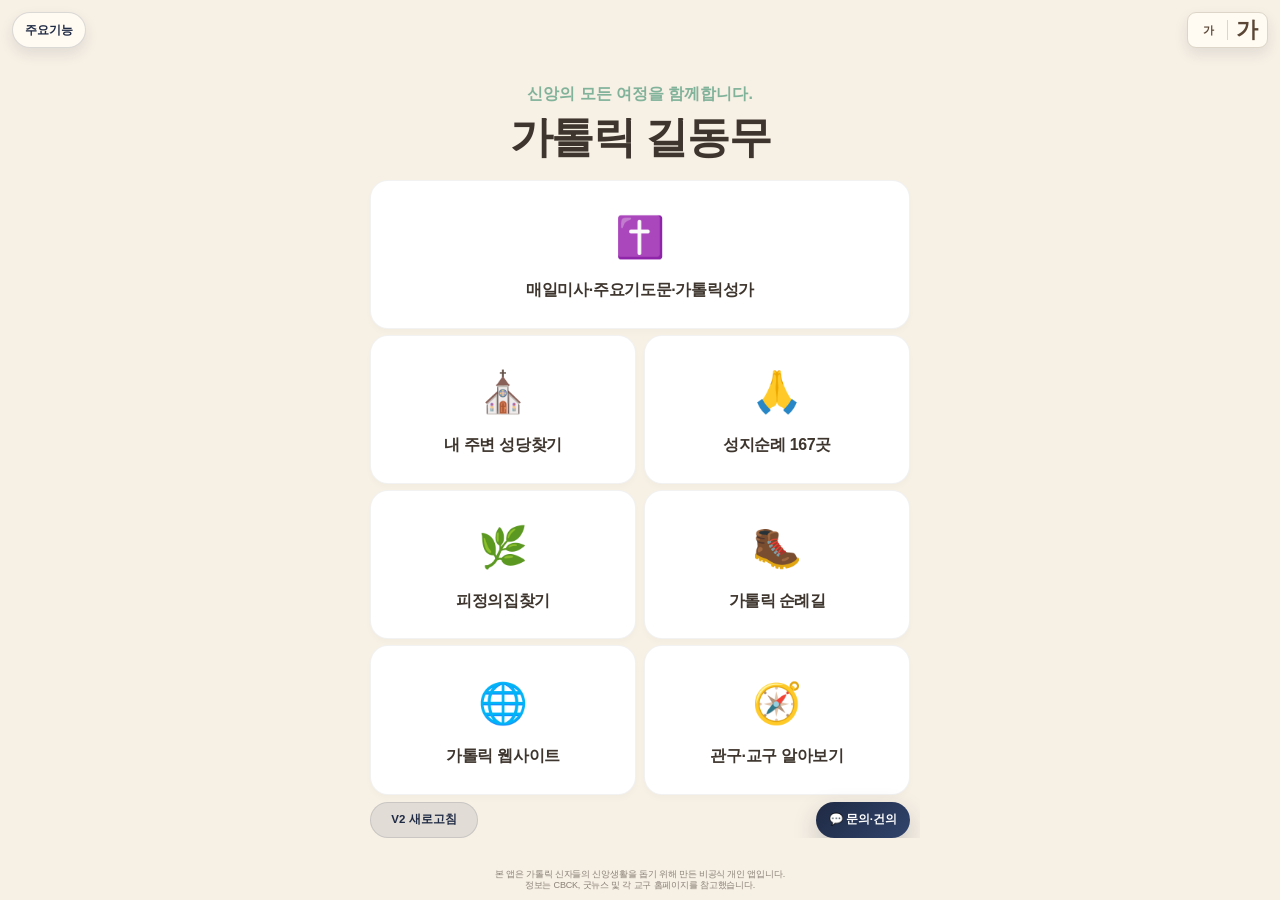
==== commit 76f29fba: "Add files via upload" ====
--- a/index.html
+++ b/index.html
@@ -526,30 +526,30 @@
 <meta name="application-name" content="가톨릭길동무">
 <meta name="mobile-web-app-capable" content="yes">
 <meta name="theme-color" content="#f5f0e8">
-<link rel="manifest" href="manifest.json?v=V3-28">
-<link rel="apple-touch-icon" sizes="180x180" href="icon-512x512.png?v=V3-28">
-<link rel="apple-touch-icon-precomposed" sizes="180x180" href="icon-512x512.png?v=V3-28">
+<link rel="manifest" href="manifest.json?v=V3-30">
+<link rel="apple-touch-icon" sizes="180x180" href="icon-512x512.png?v=V3-30">
+<link rel="apple-touch-icon-precomposed" sizes="180x180" href="icon-512x512.png?v=V3-30">
 <meta name="format-detection" content="telephone=no">
 <meta name="description" content="가톨릭길동무 - 가톨릭 신앙생활 종합 앱">
 <meta property="og:type" content="website">
 <meta property="og:site_name" content="가톨릭길동무">
 <meta property="og:title" content="가톨릭길동무">
 <meta property="og:description" content="성지 · 성당 · 기도문 · 순례길 · 가톨릭 웹사이트 안내">
-<meta property="og:image" content="icon-512x512.png?v=V3-28">
+<meta property="og:image" content="icon-512x512.png?v=V3-30">
 <meta property="og:image:width" content="512">
 <meta property="og:image:height" content="512">
 <meta name="twitter:card" content="summary">
 <meta name="twitter:title" content="가톨릭길동무">
 <meta name="twitter:description" content="성지 · 성당 · 기도문 · 순례길 · 가톨릭 웹사이트 안내">
-<meta name="twitter:image" content="icon-512x512.png?v=V3-28">
+<meta name="twitter:image" content="icon-512x512.png?v=V3-30">
 <title>가톨릭길동무</title>
-<link rel="icon" type="image/png" sizes="192x192" href="icon-192x192.png?v=V3-28">
+<link rel="icon" type="image/png" sizes="192x192" href="icon-192x192.png?v=V3-30">
 <link rel="preconnect" href="https://fonts.googleapis.com">
 <link rel="stylesheet" href="https://cdnjs.cloudflare.com/ajax/libs/font-awesome/6.4.0/css/all.min.css">
 <link href="https://fonts.googleapis.com/css2?family=Noto+Sans+KR:wght@400;500;600;700&display=swap" rel="stylesheet">
 
 <style id="oai-initial-bg">html,body{margin:0;width:100%;height:100%;min-height:100%;background:#f5f0e8;overflow:hidden;color-scheme:light;}#cover{background:#f5f0e8;min-height:100%;}#app{background:#f8f6f2;display:none;}</style>
-<link rel="stylesheet" href="style.css?v=V3-28">
+<link rel="stylesheet" href="style.css?v=V3-30">
 </head>
 <body>
 <div id="missa-view" role="dialog" aria-modal="true" aria-label="매일미사">
@@ -723,30 +723,30 @@
         <div class="ios-safari-step">
           <b>1</b>
           <span>카카오톡 하단 버튼 4개 중 <strong>오른쪽 끝 버튼</strong>을 누르세요.</span>
-          <img data-src="ios-install-step1-kakao-bottom-buttons.png?v=V3-28" alt="카카오톡 오른쪽 아래 버튼 모양" width="945" height="248" loading="lazy" decoding="async">
+          <img data-src="ios-install-step1-kakao-bottom-buttons.png?v=V3-30" alt="카카오톡 오른쪽 아래 버튼 모양" width="945" height="248" loading="lazy" decoding="async">
         </div>
         <div class="ios-safari-step">
           <b>2</b>
           <span>공유 화면에서 <strong>Safari로 열기</strong>를 누르세요.</span>
-          <img data-src="ios-install-step2-safari-open.png?v=V3-28" alt="Safari로 열기 버튼" width="880" height="755" loading="lazy" decoding="async" fetchpriority="low">
+          <img data-src="ios-install-step2-safari-open.png?v=V3-30" alt="Safari로 열기 버튼" width="880" height="755" loading="lazy" decoding="async" fetchpriority="low">
         </div>
         <div class="ios-safari-step">
           <b>3</b>
           <span>Safari로 열린 뒤, 화면 <strong>오른쪽 아래 ··· 버튼</strong>을 누르세요.</span>
           <div class="ios-safari-shot ios-safari-shot-more">
-            <img data-src="KakaoTalk_20260514_134255658_04.jpg?v=V3-28" alt="Safari 오른쪽 아래 더보기 버튼" width="960" height="307" loading="lazy" decoding="async">
+            <img data-src="KakaoTalk_20260514_134255658_04.jpg?v=V3-30" alt="Safari 오른쪽 아래 더보기 버튼" width="960" height="307" loading="lazy" decoding="async">
             <i class="ios-gold-highlight" aria-hidden="true"></i>
           </div>
         </div>
         <div class="ios-safari-step">
           <b>4</b>
           <span>열린 메뉴에서 <strong>공유</strong>를 누르세요.</span>
-          <img data-src="ios-install-step3-share-menu.png?v=V3-28" alt="Safari 공유 버튼" width="750" height="580" loading="lazy" decoding="async" fetchpriority="low">
+          <img data-src="ios-install-step3-share-menu.png?v=V3-30" alt="Safari 공유 버튼" width="750" height="580" loading="lazy" decoding="async" fetchpriority="low">
         </div>
         <div class="ios-safari-step">
           <b>5</b>
           <span>목록을 아래로 내려 <strong>홈 화면에 추가</strong>를 누르세요.</span>
-          <img data-src="ios-install-step4-home-screen.png?v=V3-28" alt="홈 화면에 추가 버튼" width="865" height="750" loading="lazy" decoding="async" fetchpriority="low">
+          <img data-src="ios-install-step4-home-screen.png?v=V3-30" alt="홈 화면에 추가 버튼" width="865" height="750" loading="lazy" decoding="async" fetchpriority="low">
         </div>
       </div>
     </div>
@@ -811,7 +811,7 @@
   📲 홈 화면에 앱 설치하기
 </button>
 </div>
-<script src="app.js?v=V3-28"></script>
+<script src="app.js?v=V3-30"></script>
 <div id="oai-category-entry-veil" aria-hidden="true"></div>
 <div id="app"><div id="tabbar"><button id="tab-btn-nearby" class="tab-btn" data-tab="nearby"><span class="tab-icon">📍</span><span id="tab-nearby-lbl">내주변</span></button><button id="tab-btn-list" class="tab-btn" data-tab="list"><span class="tab-icon">📋</span><span id="tab-list-lbl">목록</span></button><button id="tab-btn-region" class="tab-btn" data-tab="region"><span class="tab-icon">🔍</span>지역검색
     </button><button id="tab-btn-route" class="tab-btn" data-tab="route"><span class="tab-icon">🧭</span>길찾기
@@ -887,13 +887,13 @@
     </div>
   </div>
 </div>
-<script src="web.js?v=V3-28"></script>
+<script src="web.js?v=V3-30"></script>
 
 <div id="qna-view" role="dialog" aria-modal="true" aria-label="문의·건의" class="module-view"><div class="module-bar qna"><div class="module-bar-main"><div class="module-bar-ico">✝</div><div class="module-bar-txt"><div class="module-bar-title">문의·건의</div><div class="module-bar-sub">질문, 오류, 수정요청을 남겨주세요</div></div></div><button id="qna-close-btn" class="module-close" aria-label="문의·건의 닫기">×</button></div><div class="qna-body"><div class="qna-tabs"><button id="qna-tab-write" class="qna-tab on" type="button">작성</button></div><div class="qna-list" id="qna-list"></div></div></div>
 
-<script src="patches.js?v=V3-28"></script>
-
-<script src="sw-update.js?v=V3-28"></script>
+<script src="patches.js?v=V3-30"></script>
+
+<script src="sw-update.js?v=V3-30"></script>
 
 
 
--- a/style.css
+++ b/style.css
@@ -141,7 +141,7 @@
   --bg-color:   #f7f0e5;
   /* 커버 화면 비율 기준 보호 영역 */
   --cover-top-safe: calc(env(safe-area-inset-top, 0px) + clamp(60px, calc(var(--cover-vh, 1vh) * 9.2), 82px));
-  --cover-bottom-safe: calc(env(safe-area-inset-bottom, 0px) + clamp(52px, calc(var(--cover-vh, 1vh) * 7.6), 72px));
+  --cover-bottom-safe: calc(env(safe-area-inset-bottom, 0px) + clamp(48px, calc(var(--cover-vh, 1vh) * 6.9), 64px));
   --cover-h:    calc(var(--cover-vh, 1vh) * 100);
   --text-main:  #3e362e;
   --text-sub:   #7a7065;
@@ -2167,9 +2167,9 @@
    6. 커버 화면
    ============================================================ */
 #cover { overscroll-behavior-y: contain; }
-html.oai-cover-booting body { background: var(--navy); }
+html.oai-cover-booting body { background: var(--cream); }
 html.oai-cover-booting #cover {
-  background-color: var(--navy);
+  background-color: var(--cream);
 }
 #cover > * {
   opacity: 1;
@@ -2194,7 +2194,8 @@
   box-sizing: border-box;
 }
 .cover-title {
-  font-size: clamp(28px, 8.2vw, 38px);
+  font-size: clamp(32px, 8.9vw, 43px);
+  font-family: "Noto Sans KR", "Apple SD Gothic Neo", sans-serif;
   font-weight: 800;
   letter-spacing: -.03em;
   color: #3e362e;
@@ -2355,7 +2356,7 @@
 #cover-update-btn:active { transform: scale(.985); }
 #cover-update-btn:disabled { opacity: .62; }
 
-/* V3: 커버 새로고침 버튼 버전 세부번호 축소 표시 */
+/* V3-12: 커버 새로고침 버튼 버전 세부번호 축소 표시 */
 #cover-update-btn .oai-cover-version-sub {
   font-size: 0.68em;
   vertical-align: baseline;
@@ -3096,7 +3097,6 @@
 html.oai-font-global .dd, html.oai-font-global .sg { font-size: calc(12px * var(--app-inner-font-scale)); line-height: 1.45; }
 
 /* 커버는 font-global 연동에서 제외 (별도 --app-font-scale만 사용) */
-html.oai-font-global #cover .cover-title { font-size: clamp(28px, 8.2vw, 38px); }
 html.oai-font-global #cover .cover-subtitle { font-size: 16px; }
 html.oai-font-global #cover .cover-name { font-size: calc(16px * var(--app-font-scale)); }
 html.oai-font-global #cover .cover-emoji { font-size: calc(40px * var(--app-font-scale)); background: transparent; box-shadow: none; }
@@ -3150,7 +3150,6 @@
 @media (max-height: 650px) {
   #cover { --cover-top-safe: calc(env(safe-area-inset-top, 0px) + clamp(58px, calc(var(--cover-vh, 1vh) * 9.4), 74px)); --cover-bottom-safe: calc(env(safe-area-inset-bottom, 0px) + clamp(48px, calc(var(--cover-vh, 1vh) * 7.2), 64px)); padding-top: var(--cover-top-safe); padding-bottom: var(--cover-bottom-safe); }
   #cover .cover-header { padding-bottom: 12px; }
-  #cover .cover-title { font-size: clamp(18px, 5vw, 24px); }
   #cover .cover-subtitle { font-size: 10px; }
   #cover .cover-grid { row-gap: clamp(2px, calc(var(--cover-vh, 1vh) * 0.5), 4px); }
   #cover .cover-card { padding: clamp(4px, calc(var(--cover-vh, 1vh) * 0.8), 8px) 6px; }
@@ -3407,7 +3406,7 @@
 /* 키보드 오픈 시 sheet 위치 보정 */
 html.kb-open .sheet.open { bottom: 0; }
 
-/* V3: 성당 글로시 슬레이트 그레이 · 피정의집 세이지 그린 재조정 */
+/* V3-12: 성당 글로시 슬레이트 그레이 · 피정의집 세이지 그린 재조정 */
 html.parish-mode #srch-modal #sm-tab-bar .sm-tab.active{background:linear-gradient(135deg,#374151,#4B5563)!important;color:#fff!important;border-color:transparent!important}
 html.retreat-mode #srch-modal #sm-tab-bar .sm-tab.active{background:linear-gradient(135deg,#3F6F5A,#4F846C)!important;color:#fff!important;border-color:transparent!important}
 html.parish-mode .nearby-num{background:#4B5563!important;color:#fff!important}
@@ -3416,7 +3415,7 @@
 html.retreat-mode .nearby-dist,html.retreat-mode .region-list-hd,html.retreat-mode .ric-lbl{color:#4F846C!important}
 
 /* ============================================================
-   V3 색상 정리 — 성지 고유색 유지 / 성당 그레이 / 피정의집 세이지
+   V3-12 색상 정리 — 성지 고유색 유지 / 성당 그레이 / 피정의집 세이지
    - 기능·HTML·JS 변경 없음
    - 성지의 기존 고유색(red/green/blue)은 건드리지 않음
    - 모든 목록 이름은 검정으로 통일
@@ -3586,7 +3585,7 @@
 
 
 /* ============================================================
-   V3 색상 보정 — 목록명 검정 / 제목 흰색 / 검색 탭바 흰색 / 번호색 통일
+   V3-12 색상 보정 — 목록명 검정 / 제목 흰색 / 검색 탭바 흰색 / 번호색 통일
    - 기능·HTML·JS 변경 없음
    - 성지 고유색(red/green/blue)은 유지
    ============================================================ */
@@ -3710,7 +3709,7 @@
 
 
 /* ============================================================
-   V3 최종 색상 보정
+   V3-12 최종 색상 보정
    - 성지 고유색은 유지하되 상단 활성 탭만 성지 카테고리색으로 통일
    - 성당 내주변 번호색은 성당 카테고리색으로 통일
    - 피정의집 카테고리색과 내주변 번호색을 동일 기준으로 통일
@@ -3832,7 +3831,7 @@
 
 
 /* ============================================================
-   V3 현재 위치/피정의집 색상 재정리
+   V3-12 현재 위치/피정의집 색상 재정리
    - 피정의집 카테고리색 = 내주변 번호색(#3F6F5A)
    - 현재 위치는 출발지 라벨에 표시
    ============================================================ */
@@ -3889,7 +3888,7 @@
 
 
 /* ============================================================
-   V3 인포카드 글자 + 피정의집 글로시 세이지 최종 보정
+   V3-12 인포카드 글자 + 피정의집 글로시 세이지 최종 보정
    - 기능/JS/뒤로가기/보호창/외부복귀 변경 없음
    - 인포카드 텍스트 1px 확대
    - 피정의집 카테고리 색을 파스텔이 아닌 고급 세이지 그린으로 통일
@@ -3993,7 +3992,7 @@
 
 
 /* ============================================================
-   V3 럭셔리 색상 최종 보강
+   V3-12 럭셔리 색상 최종 보강
    - 성당: 글로시 차콜 그레이
    - 피정의집: 글로시 올리브 세이지
    - 성지 고유색은 변경하지 않음
@@ -4110,7 +4109,7 @@
 
 
 /* ============================================================
-   V3 최종 색상 보정
+   V3-12 최종 색상 보정
    - 성당: 글로시 차콜 그레이
    - 피정의집: 글로시 올리브 세이지
    - 피정의집 찾기 목록 앞 점: 빨간색
@@ -4183,7 +4182,7 @@
   border-color:transparent!important;
 }
 
-/* V3: 커버 하단 안정화 / 하단 버전 표시 숨김 / 안내문구 중앙 정렬 */
+/* V3-12: 커버 하단 안정화 / 하단 버전 표시 숨김 / 안내문구 중앙 정렬 */
 #cover-bottom-note {
   left: 50% !important;
   right: auto !important;
@@ -4202,7 +4201,7 @@
   text-align: center !important;
 }
 
-/* V3: 하단 버전 배지는 내부 비교용으로만 유지하고 화면에서는 숨김 */
+/* V3-12: 하단 버전 배지는 내부 비교용으로만 유지하고 화면에서는 숨김 */
 #cover #oai-build-marker {
   display: none !important;
   visibility: hidden !important;
@@ -4210,7 +4209,7 @@
   pointer-events: none !important;
 }
 
-/* V3: iPhone/PWA 전체 viewport 높이 안정화
+/* V3-12: iPhone/PWA 전체 viewport 높이 안정화
    - 상태바 아이보리 색은 유지
    - iOS에서 작게 잡힌 viewport 값 때문에 기도문/목록/관구교구 지도 아래에 빈 공간이 생기는 현상을 줄인다.
    - Android 레이아웃에는 적용하지 않는다. */
@@ -4243,14 +4242,14 @@
 }
 
 
-/* V3: 성당 카테고리 로딩 십자가 기준으로 내부 로딩 통일
+/* V3-12: 성당 카테고리 로딩 십자가 기준으로 내부 로딩 통일
    - .map-loading-icon의 금빛 십자가 회전 기준을 유지
    - 피정의집·성지·외부복귀·새로고침 안정막도 같은 십자가/속도 사용
    - transform translate와 회전 애니메이션이 충돌하지 않도록 margin 중심 정렬 사용 */
 .map-loading-icon {
   color: var(--gold, #d4aa6a) !important;
   font-size: 36px !important;
-  animation: oaiLoadingCrossSpinV37 2s linear infinite !important;
+  animation: oaiLoadingCrossSpinV3-127 2s linear infinite !important;
   transform-origin: 50% 50% !important;
 }
 
@@ -4276,7 +4275,7 @@
   font-weight: 800 !important;
   line-height: 1 !important;
   transform-origin: 50% 50% !important;
-  animation: oaiLoadingCrossSpinV37 2s linear infinite !important;
+  animation: oaiLoadingCrossSpinV3-127 2s linear infinite !important;
   pointer-events: none !important;
   z-index: 2147483647 !important;
 }
@@ -4288,7 +4287,7 @@
 }
 
 
-/* V3: 관구·교구 / 문의 이동 로딩도 성당 십자가 회전 기준으로 통일
+/* V3-12: 관구·교구 / 문의 이동 로딩도 성당 십자가 회전 기준으로 통일
    - diocese-loading의 기존 missa-spinner를 십자가 회전으로 표시
    - 관구·교구 외부 홈페이지 복귀 중에도 같은 십자가 기준 유지
    - 문의 페이지 이동 전 안정막도 같은 십자가 기준 사용 */
@@ -4304,7 +4303,7 @@
   justify-content: center !important;
   margin: 0 0 14px !important;
   color: var(--gold, #d4aa6a) !important;
-  animation: oaiLoadingCrossSpinV37 2s linear infinite !important;
+  animation: oaiLoadingCrossSpinV3-127 2s linear infinite !important;
   transform-origin: 50% 50% !important;
 }
 #diocese-loading .missa-spinner::before {
@@ -4318,10 +4317,10 @@
   color: #6B7280 !important;
   font-weight: 600 !important;
 }
-/* V3: 로딩 십자가 회전 고정
+/* V3-12: 로딩 십자가 회전 고정
    - transform:none !important가 keyframe transform을 막지 않도록 별도 키프레임 사용
    - 성당/성지/피정의집/관구교구/외부복귀/새로고침 안정막 모두 같은 회전 속도 */
-@keyframes oaiLoadingCrossSpinV37 {
+@keyframes oaiLoadingCrossSpinV3-127 {
   from { transform: rotate(0deg); }
   to { transform: rotate(360deg); }
 }
@@ -4330,7 +4329,7 @@
 #oai-category-entry-veil::after,
 html.oai-stability-veil::after,
 html.oai-external-return-freeze::after {
-  animation-name: oaiLoadingCrossSpinV37 !important;
+  animation-name: oaiLoadingCrossSpinV3-127 !important;
   animation-duration: 2s !important;
   animation-timing-function: linear !important;
   animation-iteration-count: infinite !important;
@@ -4338,11 +4337,11 @@
 }
 
 
-/* V3: 짧은 화면 전환에서는 회전 십자가를 바로 보이지 않게 함
+/* V3-12: 짧은 화면 전환에서는 회전 십자가를 바로 보이지 않게 함
    - 짧은 카테고리 진입/복귀에서는 어지럽지 않게 숨김
    - 로딩이 길어질 때만 십자가가 나타나 회전
    - 첫 진입 화면/앱 아이콘/기존 로직은 변경하지 않음 */
-@keyframes oaiLoadingCrossDelayedRevealV310 {
+@keyframes oaiLoadingCrossDelayedRevealV3-1210 {
   from { opacity: 0; }
   to { opacity: 1; }
 }
@@ -4352,7 +4351,7 @@
 html.oai-stability-veil::after,
 html.oai-external-return-freeze::after {
   opacity: 0 !important;
-  animation-name: oaiLoadingCrossSpinV37, oaiLoadingCrossDelayedRevealV310 !important;
+  animation-name: oaiLoadingCrossSpinV3-127, oaiLoadingCrossDelayedRevealV3-1210 !important;
   animation-duration: 2s, .12s !important;
   animation-timing-function: linear, ease-out !important;
   animation-iteration-count: infinite, 1 !important;
@@ -4361,8 +4360,8 @@
 }
 
 
-/* V3: 새로고침 / 외부 페이지 복귀 때는 로딩 십자가 즉시 표시
-   - 카테고리 짧은 진입은 V3처럼 지연 표시 유지
+/* V3-12: 새로고침 / 외부 페이지 복귀 때는 로딩 십자가 즉시 표시
+   - 카테고리 짧은 진입은 V3-12처럼 지연 표시 유지
    - refresh/reload/background/external-leave/external-return 안정막은 바로 십자가가 보이도록 override */
 html.oai-stability-veil[data-oai-stability-reason*="refresh"]::after,
 html.oai-stability-veil[data-oai-stability-reason*="reload"]::after,
@@ -4371,7 +4370,7 @@
 html.oai-stability-veil.oai-external-leaving::after,
 html.oai-external-return-freeze::after {
   opacity: 1 !important;
-  animation-name: oaiLoadingCrossSpinV37 !important;
+  animation-name: oaiLoadingCrossSpinV3-127 !important;
   animation-duration: 2s !important;
   animation-timing-function: linear !important;
   animation-iteration-count: infinite !important;
@@ -4379,3 +4378,189 @@
   animation-fill-mode: none !important;
 }
 
+
+html.oai-cover-booting body {
+  background: var(--cream, #f5f0e8) !important;
+}
+html.oai-cover-booting #cover {
+  background-color: var(--cream, #f5f0e8) !important;
+}
+html.oai-cover-booting #cover > * {
+  opacity: 0;
+  visibility: visible;
+  transition: none;
+}
+
+
+/* V3-22: 첫 스플래시/로딩 보호막의 금색 십자가를 완전히 숨기고 중립 로딩 원으로 정리 */
+html.oai-first-entry-intro::before {
+  content: "" !important;
+  display: none !important;
+  opacity: 0 !important;
+  animation: none !important;
+}
+.map-loading-icon,
+#diocese-loading .missa-spinner {
+  width: 28px !important;
+  height: 28px !important;
+  min-width: 28px !important;
+  min-height: 28px !important;
+  margin: 0 auto 14px !important;
+  border: 3px solid rgba(31,42,68,.16) !important;
+  border-top-color: #1f2a44 !important;
+  border-radius: 50% !important;
+  background: transparent !important;
+  box-shadow: none !important;
+  color: transparent !important;
+  font-size: 0 !important;
+  line-height: 0 !important;
+  text-shadow: none !important;
+  transform-origin: 50% 50% !important;
+  animation: oaiLoadingCircleSpinV3-22 .75s linear infinite !important;
+}
+#diocese-loading .missa-spinner::before {
+  content: "" !important;
+  display: none !important;
+}
+#oai-category-entry-veil::after,
+html.oai-stability-veil::after,
+html.oai-external-return-freeze::after {
+  content: "" !important;
+  position: fixed !important;
+  left: 50% !important;
+  top: 50% !important;
+  width: 28px !important;
+  height: 28px !important;
+  margin: -14px 0 0 -14px !important;
+  display: block !important;
+  border: 3px solid rgba(31,42,68,.16) !important;
+  border-top-color: #1f2a44 !important;
+  border-radius: 50% !important;
+  background: transparent !important;
+  box-shadow: none !important;
+  color: transparent !important;
+  font-size: 0 !important;
+  line-height: 0 !important;
+  text-shadow: none !important;
+  transform-origin: 50% 50% !important;
+  animation: oaiLoadingCircleSpinV3-22 .75s linear infinite !important;
+  pointer-events: none !important;
+  z-index: 2147483647 !important;
+}
+@keyframes oaiLoadingCircleSpinV3-22 {
+  from { transform: rotate(0deg); }
+  to { transform: rotate(360deg); }
+}
+
+
+/* V3-22: 남아 있는 금색 십자가 로더를 마지막 단계에서 한 번 더 무력화 */
+.map-loading-icon,
+#diocese-loading .missa-spinner,
+#oai-category-entry-veil::after,
+html.oai-stability-veil::after,
+html.oai-external-return-freeze::after {
+  content: "" !important;
+  color: transparent !important;
+  text-shadow: none !important;
+  font-size: 0 !important;
+  line-height: 0 !important;
+  width: 28px !important;
+  height: 28px !important;
+  min-width: 28px !important;
+  min-height: 28px !important;
+  border: 3px solid rgba(31,42,68,.16) !important;
+  border-top-color: #1f2a44 !important;
+  border-radius: 50% !important;
+  background: transparent !important;
+  box-shadow: none !important;
+  animation: oaiLoadingCircleSpinV3-22 .75s linear infinite !important;
+}
+.map-loading-icon::before,
+.map-loading-icon::after,
+#diocese-loading .missa-spinner::before,
+#diocese-loading .missa-spinner::after {
+  content: "" !important;
+  display: none !important;
+}
+
+
+/* V3-22: 시작·전환 보호막에서 텍스트 십자가가 다시 보이지 않도록 마지막 단계에서 완전 차단 */
+html.oai-stability-veil::after,
+html.oai-external-return-freeze::after,
+#oai-category-entry-veil::after,
+html.oai-first-entry-intro::before {
+  content: "" !important;
+  color: transparent !important;
+  text-shadow: none !important;
+}
+
+
+/* V3-22: 첫 진입 십자가 사진/금색 십자가 효과 완전 차단 */
+html.oai-first-entry-intro::before,
+html.oai-first-entry-intro::after,
+html.oai-cover-first-reveal #cover > * {
+  content: "" !important;
+  display: none !important;
+  opacity: 0 !important;
+  visibility: hidden !important;
+  background-image: none !important;
+  animation: none !important;
+  transition: none !important;
+}
+
+/* V3-30: 기도문 공식 원문 외부 이동/복귀 전용 안정 안내
+   - 기도문 링크에서만 사용
+   - 전역 안정막의 원형 로딩과 겹치지 않게, 안내창 안의 금색 십자가만 즉시 회전 */
+#pr-external-guide {
+  position: fixed;
+  inset: 0;
+  z-index: 2147483100;
+  display: flex;
+  align-items: center;
+  justify-content: center;
+  padding: 24px;
+  box-sizing: border-box;
+  background: rgba(245,240,232,.96);
+  opacity: 0;
+  pointer-events: none;
+  transition: opacity .10s ease;
+}
+#pr-external-guide.show { opacity: 1; }
+.pr-external-guide-card {
+  min-width: min(272px, calc(100vw - 48px));
+  max-width: min(352px, calc(100vw - 48px));
+  border-radius: 22px;
+  background: rgba(255,253,249,.94);
+  border: 1px solid rgba(212,170,106,.22);
+  box-shadow: 0 16px 38px rgba(14,21,53,.13);
+  padding: 22px 20px 21px;
+  text-align: center;
+  color: #1f2937;
+}
+.pr-external-guide-cross {
+  width: 42px;
+  height: 42px;
+  margin: 0 auto 12px;
+  display: flex;
+  align-items: center;
+  justify-content: center;
+  color: #d4aa6a;
+  font-size: 36px;
+  font-weight: 900;
+  line-height: 1;
+  text-shadow: 0 2px 8px rgba(184,150,90,.20);
+  animation: prExternalCrossSpinV3-30 .82s linear infinite;
+  transform-origin: 50% 50%;
+  will-change: transform;
+}
+.pr-external-guide-text {
+  font-size: 15px;
+  line-height: 1.55;
+  font-weight: 800;
+  letter-spacing: -.02em;
+  word-break: keep-all;
+}
+@keyframes prExternalCrossSpinV3-30 {
+  from { transform: rotate(0deg); }
+  to { transform: rotate(360deg); }
+}
